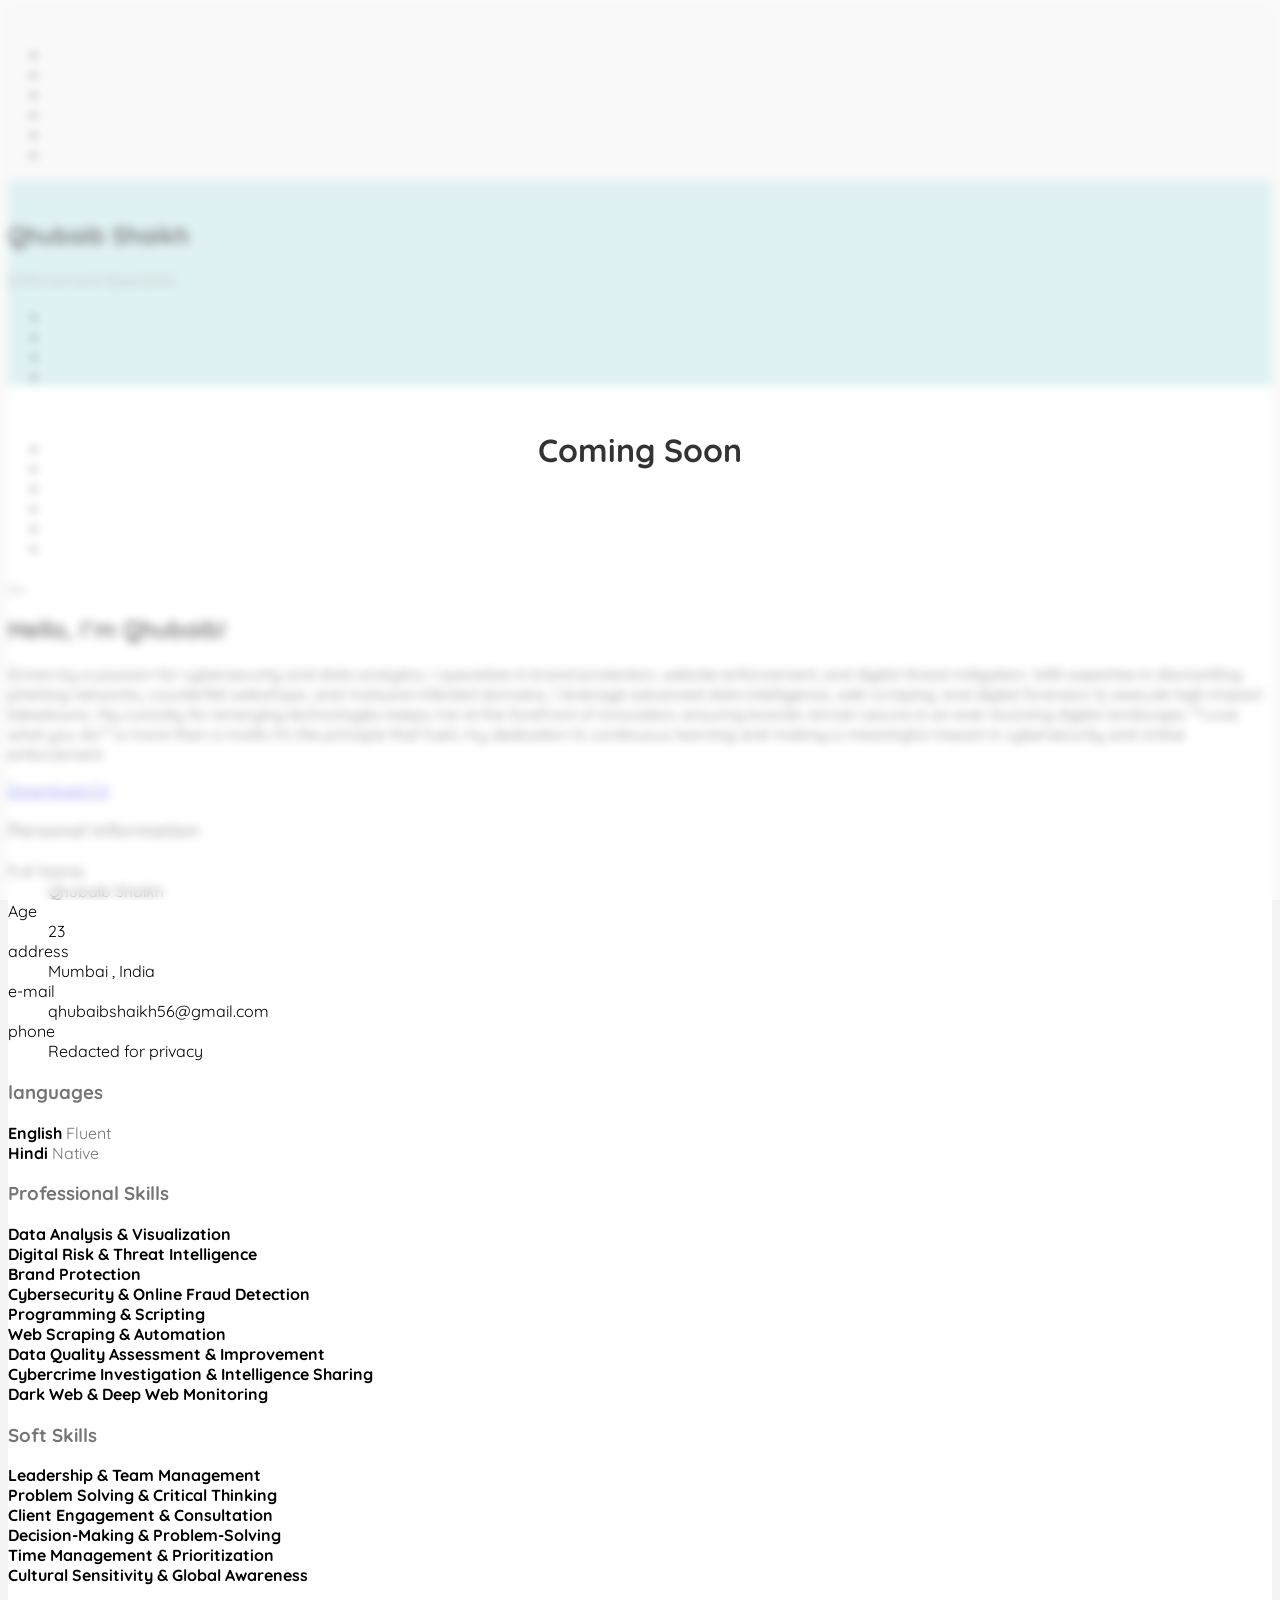
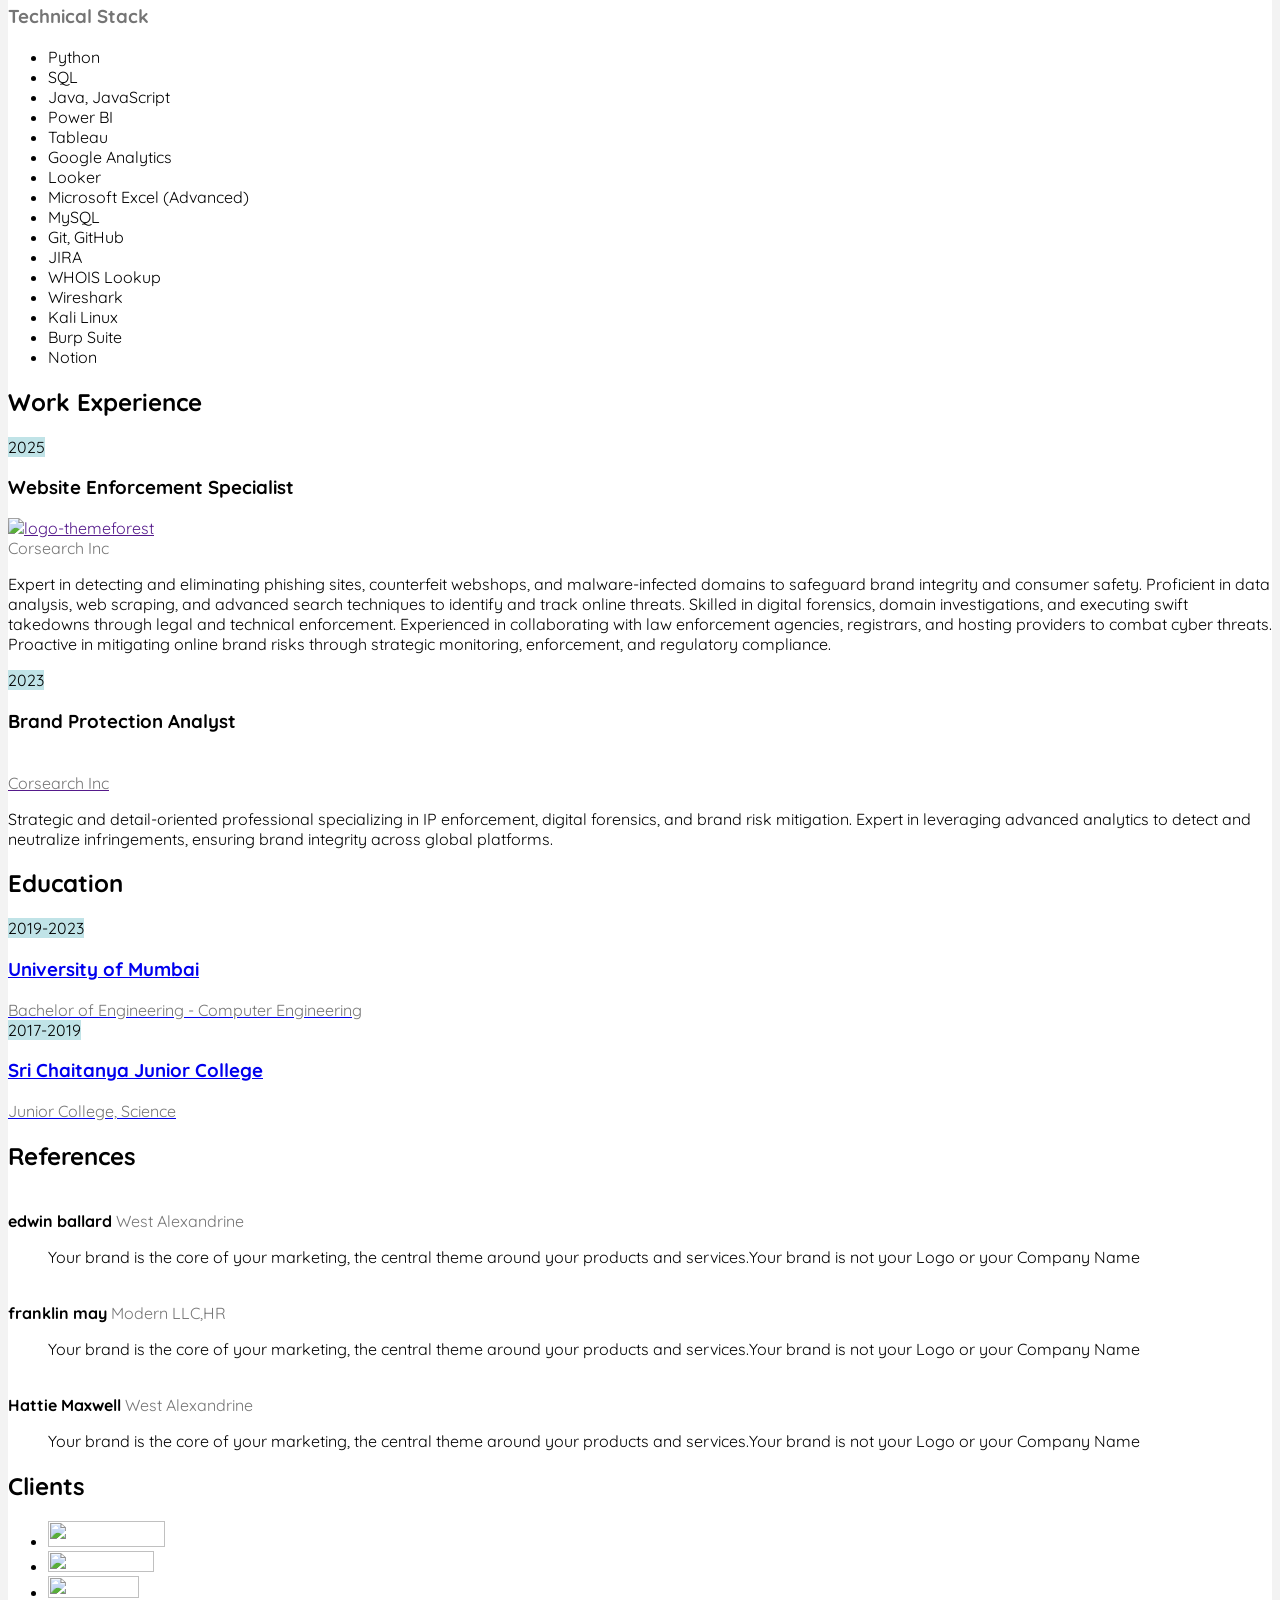
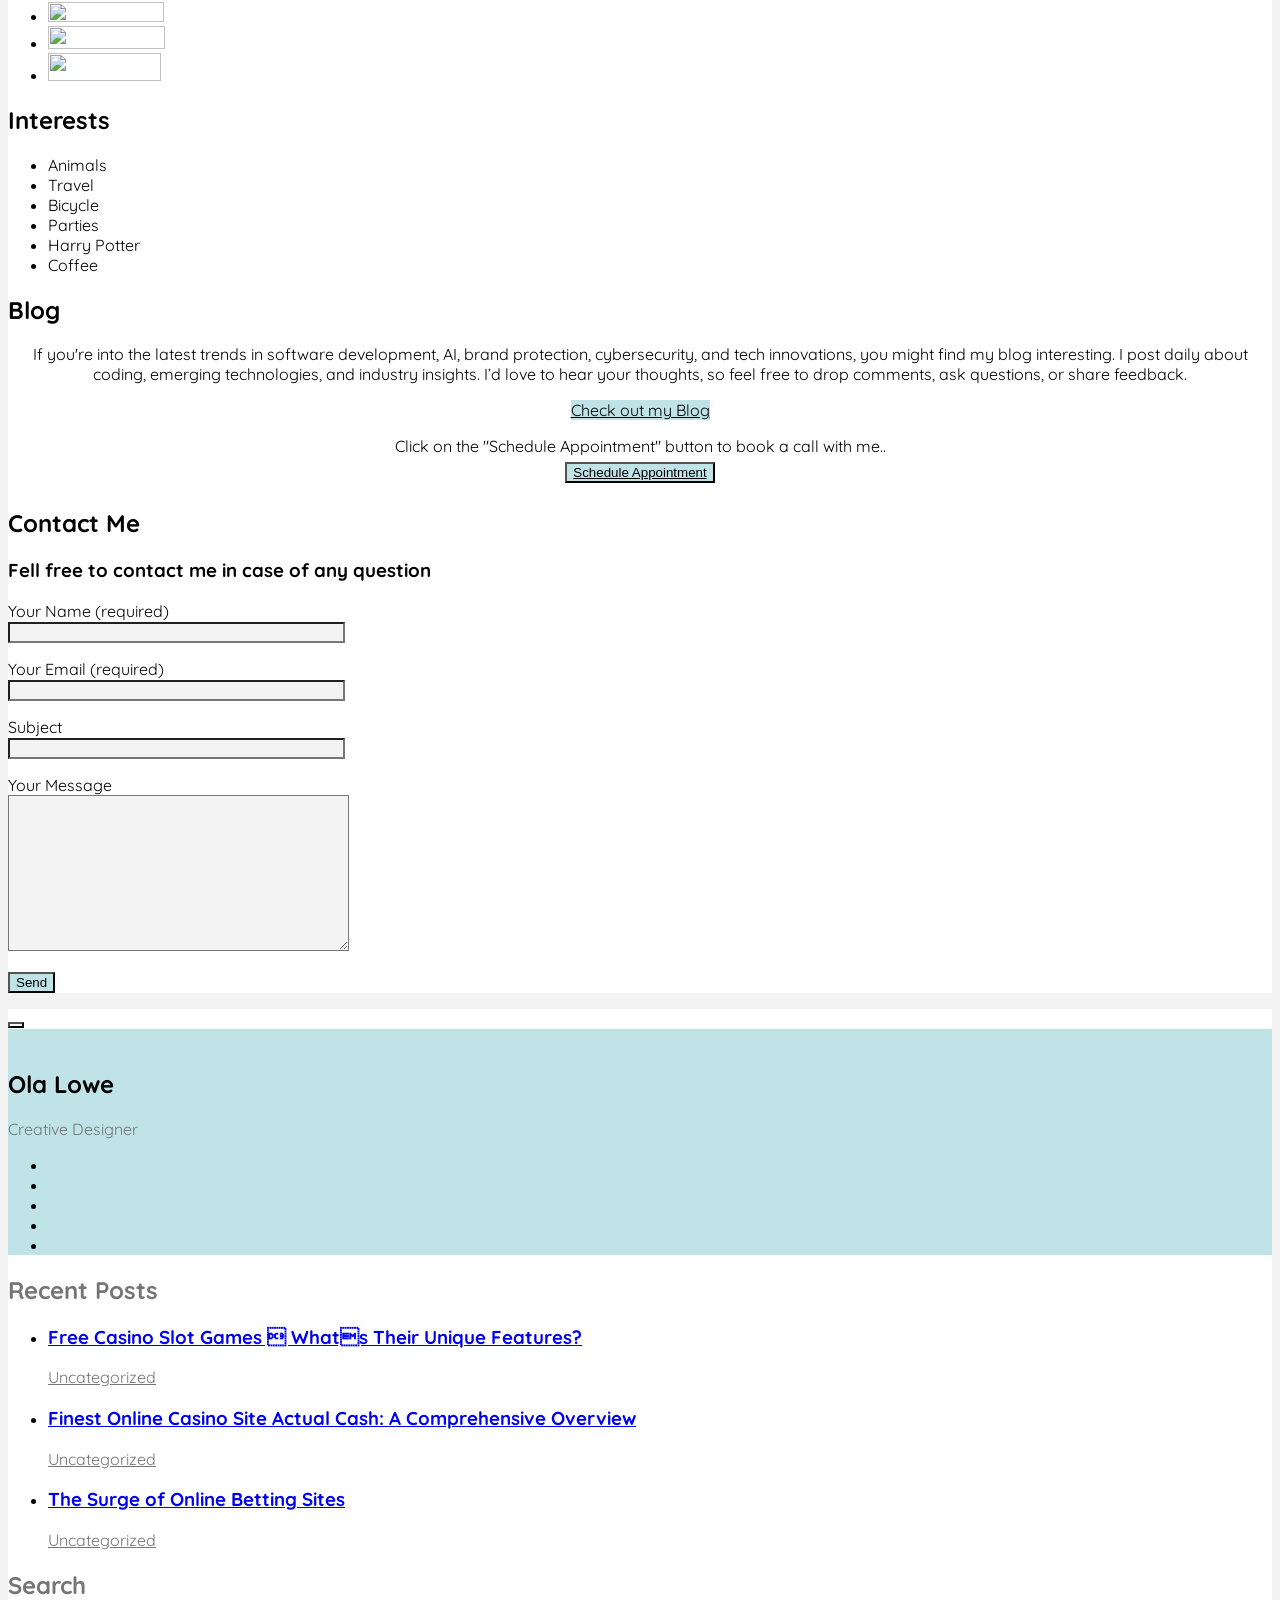
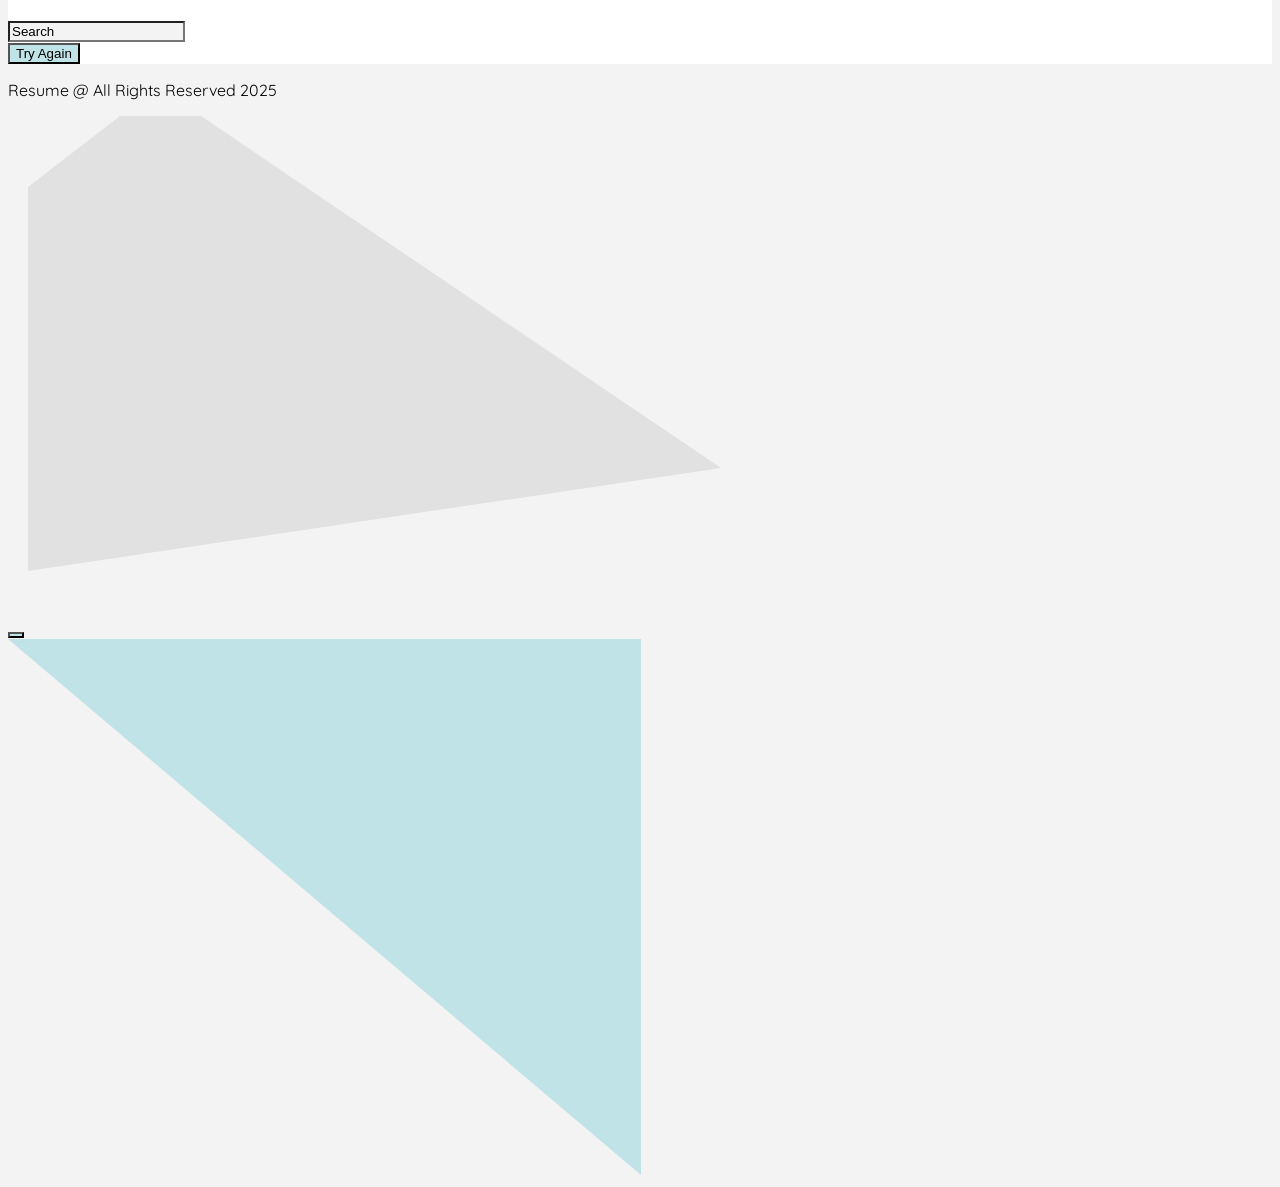
==== index.html @ 7dab1863 "Add files via upload" ====
<!DOCTYPE html><html lang="en-US" xmlns:fb="https://www.facebook.com/2008/fbml" xmlns:addthis="https://www.addthis.com/help/api-spec" class="crt"><head>
    <style>
        #portfolio {
            display: none !important;
        }
    </style>
    
    <meta charset="UTF-8">
    <meta http-equiv="X-UA-Compatible" content="IE=edge">
    <meta name="viewport" content="width=device-width, initial-scale=1">
        <title> Qhubaib Resume</title>
<meta name="robots" content="max-image-preview:large">
<link rel="dns-prefetch" href="//maps.googleapis.com">
<link rel="dns-prefetch" href="//fonts.googleapis.com">
<link rel="dns-prefetch" href="//s.w.org">
<link rel="alternate" type="application/rss+xml" title="Certy - Designer � Feed" href="#feed/">
<link rel="alternate" type="application/rss+xml" title="Certy - Designer � Comments Feed" href="#comments/feed/">
		<!-- This site uses the Google Analytics by ExactMetrics plugin v7.10.0 - Using Analytics tracking - https://www.exactmetrics.com/ -->
							<script src="//www.googletagmanager.com/gtag/js?id=UA-92973565-4" data-cfasync="false" data-wpfc-render="false" type="text/javascript" async=""></script>
			<script data-cfasync="false" data-wpfc-render="false" type="text/javascript">
				var em_version = '7.10.0';
				var em_track_user = true;
				var em_no_track_reason = '';
				
								var disableStrs = [
															'ga-disable-UA-92973565-4',
									];

				/* Function to detect opted out users */
				function __gtagTrackerIsOptedOut() {
					for (var index = 0; index < disableStrs.length; index++) {
						if (document.cookie.indexOf(disableStrs[index] + '=true') > -1) {
							return true;
						}
					}

					return false;
				}

				/* Disable tracking if the opt-out cookie exists. */
				if (__gtagTrackerIsOptedOut()) {
					for (var index = 0; index < disableStrs.length; index++) {
						window[disableStrs[index]] = true;
					}
				}

				/* Opt-out function */
				function __gtagTrackerOptout() {
					for (var index = 0; index < disableStrs.length; index++) {
						document.cookie = disableStrs[index] + '=true; expires=Thu, 31 Dec 2099 23:59:59 UTC; path=/';
						window[disableStrs[index]] = true;
					}
				}

				if ('undefined' === typeof gaOptout) {
					function gaOptout() {
						__gtagTrackerOptout();
					}
				}
								window.dataLayer = window.dataLayer || [];

				window.ExactMetricsDualTracker = {
					helpers: {},
					trackers: {},
				};
				if (em_track_user) {
					function __gtagDataLayer() {
						dataLayer.push(arguments);
					}

					function __gtagTracker(type, name, parameters) {
						if (!parameters) {
							parameters = {};
						}

						if (parameters.send_to) {
							__gtagDataLayer.apply(null, arguments);
							return;
						}

						if (type === 'event') {
							
														parameters.send_to = exactmetrics_frontend.ua;
							__gtagDataLayer(type, name, parameters);
													} else {
							__gtagDataLayer.apply(null, arguments);
						}
					}

					__gtagTracker('js', new Date());
					__gtagTracker('set', {
						'developer_id.dNDMyYj': true,
											});
															__gtagTracker('config', 'UA-92973565-4', {"forceSSL":"true"} );
										window.gtag = __gtagTracker;										(function () {
						/* https://developers.google.com/analytics/devguides/collection/analyticsjs/ */
						/* ga and __gaTracker compatibility shim. */
						var noopfn = function () {
							return null;
						};
						var newtracker = function () {
							return new Tracker();
						};
						var Tracker = function () {
							return null;
						};
						var p = Tracker.prototype;
						p.get = noopfn;
						p.set = noopfn;
						p.send = function () {
							var args = Array.prototype.slice.call(arguments);
							args.unshift('send');
							__gaTracker.apply(null, args);
						};
						var __gaTracker = function () {
							var len = arguments.length;
							if (len === 0) {
								return;
							}
							var f = arguments[len - 1];
							if (typeof f !== 'object' || f === null || typeof f.hitCallback !== 'function') {
								if ('send' === arguments[0]) {
									var hitConverted, hitObject = false, action;
									if ('event' === arguments[1]) {
										if ('undefined' !== typeof arguments[3]) {
											hitObject = {
												'eventAction': arguments[3],
												'eventCategory': arguments[2],
												'eventLabel': arguments[4],
												'value': arguments[5] ? arguments[5] : 1,
											}
										}
									}
									if ('pageview' === arguments[1]) {
										if ('undefined' !== typeof arguments[2]) {
											hitObject = {
												'eventAction': 'page_view',
												'page_path': arguments[2],
											}
										}
									}
									if (typeof arguments[2] === 'object') {
										hitObject = arguments[2];
									}
									if (typeof arguments[5] === 'object') {
										Object.assign(hitObject, arguments[5]);
									}
									if ('undefined' !== typeof arguments[1].hitType) {
										hitObject = arguments[1];
										if ('pageview' === hitObject.hitType) {
											hitObject.eventAction = 'page_view';
										}
									}
									if (hitObject) {
										action = 'timing' === arguments[1].hitType ? 'timing_complete' : hitObject.eventAction;
										hitConverted = mapArgs(hitObject);
										__gtagTracker('event', action, hitConverted);
									}
								}
								return;
							}

							function mapArgs(args) {
								var arg, hit = {};
								var gaMap = {
									'eventCategory': 'event_category',
									'eventAction': 'event_action',
									'eventLabel': 'event_label',
									'eventValue': 'event_value',
									'nonInteraction': 'non_interaction',
									'timingCategory': 'event_category',
									'timingVar': 'name',
									'timingValue': 'value',
									'timingLabel': 'event_label',
									'page': 'page_path',
									'location': 'page_location',
									'title': 'page_title',
								};
								for (arg in args) {
																		if (!(!args.hasOwnProperty(arg) || !gaMap.hasOwnProperty(arg))) {
										hit[gaMap[arg]] = args[arg];
									} else {
										hit[arg] = args[arg];
									}
								}
								return hit;
							}

							try {
								f.hitCallback();
							} catch (ex) {
							}
						};
						__gaTracker.create = newtracker;
						__gaTracker.getByName = newtracker;
						__gaTracker.getAll = function () {
							return [];
						};
						__gaTracker.remove = noopfn;
						__gaTracker.loaded = true;
						window['__gaTracker'] = __gaTracker;
					})();
									} else {
										console.log("");
					(function () {
						function __gtagTracker() {
							return null;
						}

						window['__gtagTracker'] = __gtagTracker;
						window['gtag'] = __gtagTracker;
					})();
									}
			</script>
				<!-- / Google Analytics by ExactMetrics -->
		<script type="text/javascript">
window._wpemojiSettings = {"baseUrl":"https:\/\/s.w.org\/images\/core\/emoji\/13.1.0\/72x72\/","ext":".png","svgUrl":"https:\/\/s.w.org\/images\/core\/emoji\/13.1.0\/svg\/","svgExt":".svg","source":{"concatemoji":"https:\/\/certy.px-lab.com\/designer\/wp-includes\/js\/wp-emoji-release.min.js?ver=5.9.10"}};
/*! This file is auto-generated */
!function(e,a,t){var n,r,o,i=a.createElement("canvas"),p=i.getContext&&i.getContext("2d");function s(e,t){var a=String.fromCharCode;p.clearRect(0,0,i.width,i.height),p.fillText(a.apply(this,e),0,0);e=i.toDataURL();return p.clearRect(0,0,i.width,i.height),p.fillText(a.apply(this,t),0,0),e===i.toDataURL()}function c(e){var t=a.createElement("script");t.src=e,t.defer=t.type="text/javascript",a.getElementsByTagName("head")[0].appendChild(t)}for(o=Array("flag","emoji"),t.supports={everything:!0,everythingExceptFlag:!0},r=0;r<o.length;r++)t.supports[o[r]]=function(e){if(!p||!p.fillText)return!1;switch(p.textBaseline="top",p.font="600 32px Arial",e){case"flag":return s([127987,65039,8205,9895,65039],[127987,65039,8203,9895,65039])?!1:!s([55356,56826,55356,56819],[55356,56826,8203,55356,56819])&&!s([55356,57332,56128,56423,56128,56418,56128,56421,56128,56430,56128,56423,56128,56447],[55356,57332,8203,56128,56423,8203,56128,56418,8203,56128,56421,8203,56128,56430,8203,56128,56423,8203,56128,56447]);case"emoji":return!s([10084,65039,8205,55357,56613],[10084,65039,8203,55357,56613])}return!1}(o[r]),t.supports.everything=t.supports.everything&&t.supports[o[r]],"flag"!==o[r]&&(t.supports.everythingExceptFlag=t.supports.everythingExceptFlag&&t.supports[o[r]]);t.supports.everythingExceptFlag=t.supports.everythingExceptFlag&&!t.supports.flag,t.DOMReady=!1,t.readyCallback=function(){t.DOMReady=!0},t.supports.everything||(n=function(){t.readyCallback()},a.addEventListener?(a.addEventListener("DOMContentLoaded",n,!1),e.addEventListener("load",n,!1)):(e.attachEvent("onload",n),a.attachEvent("onreadystatechange",function(){"complete"===a.readyState&&t.readyCallback()})),(n=t.source||{}).concatemoji?c(n.concatemoji):n.wpemoji&&n.twemoji&&(c(n.twemoji),c(n.wpemoji)))}(window,document,window._wpemojiSettings);
</script>
<style type="text/css">
img.wp-smiley,
img.emoji {
	display: inline !important;
	border: none !important;
	box-shadow: none !important;
	height: 1em !important;
	width: 1em !important;
	margin: 0 0.07em !important;
	vertical-align: -0.1em !important;
	background: none !important;
	padding: 0 !important;
}
</style>
	<link rel="stylesheet" id="fullcalendar-css-css" href="css/fullcalendar.css" type="text/css" media="all">
<link rel="stylesheet" id="bootstrap-apcal-css" href="css/bootstrap-apcal.css" type="text/css" media="all">
<link rel="stylesheet" id="datepicker-css-css" href="css/jquery-ui-1.8.23.custom.css" type="text/css" media="all">
<link rel="stylesheet" id="wp-block-library-css" href="css/style.min.css" type="text/css" media="all">
<style id="global-styles-inline-css" type="text/css">
body{--wp--preset--color--black: #000000;--wp--preset--color--cyan-bluish-gray: #abb8c3;--wp--preset--color--white: #ffffff;--wp--preset--color--pale-pink: #f78da7;--wp--preset--color--vivid-red: #cf2e2e;--wp--preset--color--luminous-vivid-orange: #ff6900;--wp--preset--color--luminous-vivid-amber: #fcb900;--wp--preset--color--light-green-cyan: #7bdcb5;--wp--preset--color--vivid-green-cyan: #00d084;--wp--preset--color--pale-cyan-blue: #8ed1fc;--wp--preset--color--vivid-cyan-blue: #0693e3;--wp--preset--color--vivid-purple: #9b51e0;--wp--preset--gradient--vivid-cyan-blue-to-vivid-purple: linear-gradient(135deg,rgba(6,147,227,1) 0%,rgb(155,81,224) 100%);--wp--preset--gradient--light-green-cyan-to-vivid-green-cyan: linear-gradient(135deg,rgb(122,220,180) 0%,rgb(0,208,130) 100%);--wp--preset--gradient--luminous-vivid-amber-to-luminous-vivid-orange: linear-gradient(135deg,rgba(252,185,0,1) 0%,rgba(255,105,0,1) 100%);--wp--preset--gradient--luminous-vivid-orange-to-vivid-red: linear-gradient(135deg,rgba(255,105,0,1) 0%,rgb(207,46,46) 100%);--wp--preset--gradient--very-light-gray-to-cyan-bluish-gray: linear-gradient(135deg,rgb(238,238,238) 0%,rgb(169,184,195) 100%);--wp--preset--gradient--cool-to-warm-spectrum: linear-gradient(135deg,rgb(74,234,220) 0%,rgb(151,120,209) 20%,rgb(207,42,186) 40%,rgb(238,44,130) 60%,rgb(251,105,98) 80%,rgb(254,248,76) 100%);--wp--preset--gradient--blush-light-purple: linear-gradient(135deg,rgb(255,206,236) 0%,rgb(152,150,240) 100%);--wp--preset--gradient--blush-bordeaux: linear-gradient(135deg,rgb(254,205,165) 0%,rgb(254,45,45) 50%,rgb(107,0,62) 100%);--wp--preset--gradient--luminous-dusk: linear-gradient(135deg,rgb(255,203,112) 0%,rgb(199,81,192) 50%,rgb(65,88,208) 100%);--wp--preset--gradient--pale-ocean: linear-gradient(135deg,rgb(255,245,203) 0%,rgb(182,227,212) 50%,rgb(51,167,181) 100%);--wp--preset--gradient--electric-grass: linear-gradient(135deg,rgb(202,248,128) 0%,rgb(113,206,126) 100%);--wp--preset--gradient--midnight: linear-gradient(135deg,rgb(2,3,129) 0%,rgb(40,116,252) 100%);--wp--preset--duotone--dark-grayscale: url('index.html#wp-duotone-dark-grayscale');--wp--preset--duotone--grayscale: url('index.html#wp-duotone-grayscale');--wp--preset--duotone--purple-yellow: url('index.html#wp-duotone-purple-yellow');--wp--preset--duotone--blue-red: url('index.html#wp-duotone-blue-red');--wp--preset--duotone--midnight: url('index.html#wp-duotone-midnight');--wp--preset--duotone--magenta-yellow: url('index.html#wp-duotone-magenta-yellow');--wp--preset--duotone--purple-green: url('index.html#wp-duotone-purple-green');--wp--preset--duotone--blue-orange: url('index.html#wp-duotone-blue-orange');--wp--preset--font-size--small: 13px;--wp--preset--font-size--medium: 20px;--wp--preset--font-size--large: 36px;--wp--preset--font-size--x-large: 42px;}.has-black-color{color: var(--wp--preset--color--black) !important;}.has-cyan-bluish-gray-color{color: var(--wp--preset--color--cyan-bluish-gray) !important;}.has-white-color{color: var(--wp--preset--color--white) !important;}.has-pale-pink-color{color: var(--wp--preset--color--pale-pink) !important;}.has-vivid-red-color{color: var(--wp--preset--color--vivid-red) !important;}.has-luminous-vivid-orange-color{color: var(--wp--preset--color--luminous-vivid-orange) !important;}.has-luminous-vivid-amber-color{color: var(--wp--preset--color--luminous-vivid-amber) !important;}.has-light-green-cyan-color{color: var(--wp--preset--color--light-green-cyan) !important;}.has-vivid-green-cyan-color{color: var(--wp--preset--color--vivid-green-cyan) !important;}.has-pale-cyan-blue-color{color: var(--wp--preset--color--pale-cyan-blue) !important;}.has-vivid-cyan-blue-color{color: var(--wp--preset--color--vivid-cyan-blue) !important;}.has-vivid-purple-color{color: var(--wp--preset--color--vivid-purple) !important;}.has-black-background-color{background-color: var(--wp--preset--color--black) !important;}.has-cyan-bluish-gray-background-color{background-color: var(--wp--preset--color--cyan-bluish-gray) !important;}.has-white-background-color{background-color: var(--wp--preset--color--white) !important;}.has-pale-pink-background-color{background-color: var(--wp--preset--color--pale-pink) !important;}.has-vivid-red-background-color{background-color: var(--wp--preset--color--vivid-red) !important;}.has-luminous-vivid-orange-background-color{background-color: var(--wp--preset--color--luminous-vivid-orange) !important;}.has-luminous-vivid-amber-background-color{background-color: var(--wp--preset--color--luminous-vivid-amber) !important;}.has-light-green-cyan-background-color{background-color: var(--wp--preset--color--light-green-cyan) !important;}.has-vivid-green-cyan-background-color{background-color: var(--wp--preset--color--vivid-green-cyan) !important;}.has-pale-cyan-blue-background-color{background-color: var(--wp--preset--color--pale-cyan-blue) !important;}.has-vivid-cyan-blue-background-color{background-color: var(--wp--preset--color--vivid-cyan-blue) !important;}.has-vivid-purple-background-color{background-color: var(--wp--preset--color--vivid-purple) !important;}.has-black-border-color{border-color: var(--wp--preset--color--black) !important;}.has-cyan-bluish-gray-border-color{border-color: var(--wp--preset--color--cyan-bluish-gray) !important;}.has-white-border-color{border-color: var(--wp--preset--color--white) !important;}.has-pale-pink-border-color{border-color: var(--wp--preset--color--pale-pink) !important;}.has-vivid-red-border-color{border-color: var(--wp--preset--color--vivid-red) !important;}.has-luminous-vivid-orange-border-color{border-color: var(--wp--preset--color--luminous-vivid-orange) !important;}.has-luminous-vivid-amber-border-color{border-color: var(--wp--preset--color--luminous-vivid-amber) !important;}.has-light-green-cyan-border-color{border-color: var(--wp--preset--color--light-green-cyan) !important;}.has-vivid-green-cyan-border-color{border-color: var(--wp--preset--color--vivid-green-cyan) !important;}.has-pale-cyan-blue-border-color{border-color: var(--wp--preset--color--pale-cyan-blue) !important;}.has-vivid-cyan-blue-border-color{border-color: var(--wp--preset--color--vivid-cyan-blue) !important;}.has-vivid-purple-border-color{border-color: var(--wp--preset--color--vivid-purple) !important;}.has-vivid-cyan-blue-to-vivid-purple-gradient-background{background: var(--wp--preset--gradient--vivid-cyan-blue-to-vivid-purple) !important;}.has-light-green-cyan-to-vivid-green-cyan-gradient-background{background: var(--wp--preset--gradient--light-green-cyan-to-vivid-green-cyan) !important;}.has-luminous-vivid-amber-to-luminous-vivid-orange-gradient-background{background: var(--wp--preset--gradient--luminous-vivid-amber-to-luminous-vivid-orange) !important;}.has-luminous-vivid-orange-to-vivid-red-gradient-background{background: var(--wp--preset--gradient--luminous-vivid-orange-to-vivid-red) !important;}.has-very-light-gray-to-cyan-bluish-gray-gradient-background{background: var(--wp--preset--gradient--very-light-gray-to-cyan-bluish-gray) !important;}.has-cool-to-warm-spectrum-gradient-background{background: var(--wp--preset--gradient--cool-to-warm-spectrum) !important;}.has-blush-light-purple-gradient-background{background: var(--wp--preset--gradient--blush-light-purple) !important;}.has-blush-bordeaux-gradient-background{background: var(--wp--preset--gradient--blush-bordeaux) !important;}.has-luminous-dusk-gradient-background{background: var(--wp--preset--gradient--luminous-dusk) !important;}.has-pale-ocean-gradient-background{background: var(--wp--preset--gradient--pale-ocean) !important;}.has-electric-grass-gradient-background{background: var(--wp--preset--gradient--electric-grass) !important;}.has-midnight-gradient-background{background: var(--wp--preset--gradient--midnight) !important;}.has-small-font-size{font-size: var(--wp--preset--font-size--small) !important;}.has-medium-font-size{font-size: var(--wp--preset--font-size--medium) !important;}.has-large-font-size{font-size: var(--wp--preset--font-size--large) !important;}.has-x-large-font-size{font-size: var(--wp--preset--font-size--x-large) !important;}
</style>
<link rel="stylesheet" id="contact-form-7-css" href="css/styles.css" type="text/css" media="all">
<link rel="stylesheet" id="switcher-css-css" href="css/switcher.css" type="text/css" media="all">
<link rel="stylesheet" id="Quicksand-css" href="https://fonts.googleapis.com/css?family=Quicksand%3A400%2C700&ver=5.9.10" type="text/css" media="all">
<link rel="stylesheet" id="Pacifico-css" href="https://fonts.googleapis.com/css?family=Pacifico&ver=5.9.10" type="text/css" media="all">
<link rel="stylesheet" id="icon-fonts-css" href="css/style.css" type="text/css" media="all">
<link rel="stylesheet" id="plugin-styles-css" href="css/plugins.min.css" type="text/css" media="all">
<link rel="stylesheet" id="certy-styles-css" href="css/style.min_1.css" type="text/css" media="all">
<link rel="stylesheet" id="addthis_all_pages-css" href="css/addthis_wordpress_public.min.css" type="text/css" media="all">
<script type="text/javascript" src="js/jquery.min.js" id="jquery-core-js"></script>
<script type="text/javascript" src="js/jquery-migrate.min.js" id="jquery-migrate-js"></script>
<script type="text/javascript" src="js/core.min.js" id="jquery-ui-core-js"></script>
<script type="text/javascript" src="js/datepicker.min.js" id="jquery-ui-datepicker-js"></script>
<script type="text/javascript" id="jquery-ui-datepicker-js-after">
jQuery(function(jQuery){jQuery.datepicker.setDefaults({"closeText":"Close","currentText":"Today","monthNames":["January","February","March","April","May","June","July","August","September","October","November","December"],"monthNamesShort":["Jan","Feb","Mar","Apr","May","Jun","Jul","Aug","Sep","Oct","Nov","Dec"],"nextText":"Next","prevText":"Previous","dayNames":["Sunday","Monday","Tuesday","Wednesday","Thursday","Friday","Saturday"],"dayNamesShort":["Sun","Mon","Tue","Wed","Thu","Fri","Sat"],"dayNamesMin":["S","M","T","W","T","F","S"],"dateFormat":"MM d, yy","firstDay":1,"isRTL":false});});
</script>
<script type="text/javascript" src="js/fullcalendar.min.js" id="full-calendar-js"></script>
<script type="text/javascript" src="js/calendar.js" id="calendar-js"></script>
<script type="text/javascript" src="js/moment.min.js" id="moment-min-js"></script>
<script type="text/javascript" src="js/frontend-gtag.min.js" id="exactmetrics-frontend-script-js"></script>
<script data-cfasync="false" data-wpfc-render="false" type="text/javascript" id="exactmetrics-frontend-script-js-extra">/* <![CDATA[ */
var exactmetrics_frontend = {"js_events_tracking":"true","download_extensions":"zip,mp3,mpeg,pdf,docx,pptx,xlsx,rar","inbound_paths":"[{\"path\":\"\\\/go\\\/\",\"label\":\"affiliate\"},{\"path\":\"\\\/recommend\\\/\",\"label\":\"affiliate\"}]","home_url":"https:\/\/certy.px-lab.com\/designer","hash_tracking":"false","ua":"UA-92973565-4","v4_id":""};/* ]]> */
</script>
<script type="text/javascript" src="js/modernizr-3.3.1.min.js" id="certy-Modernizer-js-js"></script>
<link rel="https://api.w.org/" href="#wp-json/"><link rel="alternate" type="application/json" href="#wp-json/wp/v2/pages/5"><link rel="EditURI" type="application/rsd+xml" title="RSD" href="#xmlrpc.php?rsd">
<link rel="wlwmanifest" type="application/wlwmanifest+xml" href="#wp-includes/wlwmanifest.xml"> 
<meta name="generator" content="WordPress 5.9.10">
<link rel="canonical" href="#">
<link rel="shortlink" href="#">
<link rel="alternate" type="application/json+oembed" href="#wp-json/oembed/1.0/embed?url=https%3A%2F%2Fcerty.px-lab.com%2Fdesigner%2F">
<link rel="alternate" type="text/xml+oembed" href="#wp-json/oembed/1.0/embed?url=https%3A%2F%2Fcerty.px-lab.com%2Fdesigner%2F&format=xml">
<style type="text/css">
        body {
            font-family: 'Quicksand', sans-serif; }
        
        .crt-logo {
            font-family: 'Pacifico', handwriting; }
        .text-primary,
                    .crt-icon-list .crt-icon,
                    .post-title a:hover,
                    .crt-nav .menu-item-object-post.current-menu-item a,
                    .crt-nav .menu-item-object-page.current-menu-item a,
                    .crt-nav .menu-item-object-category.current-menu-item a,

                     .fc-state-active,
                     .fc-state-active .fc-button-inner{
                        color: #c0e3e7;
                    }
                    
                    mark,
                    input[type='submit'],
                    .bg-primary,
                    .btn-primary,
                    .bg-primary.text-dropcup-sq,
                    .raiting-circle .fill,
                    .progress-bullets .bullet.fill,
                    .tabs .tabs-menu li.active a,
                    .tabs .tabs-menu li a:hover,
                    .togglebox-header:before,
                    .accordion-header:before,
                    .education:before,
                    .education-date,
                    .widget_calendar tbody a,
                    #crtMainNav .sub-menu li > a:hover,
                    #crtMainNav .sub-menu .current-menu-item > a,
                    #crtMainNavSm .sub-menu:before,

                    .apcal_btn-primary,
                    .apcal_btn-primary:hover,
                    #buttonbox .apcal_btn-success,
                    #buttonbox .apcal_btn-success:hover,
                    .apcal_alert-info
                     {
                        background-color: #c0e3e7;
                    }

                    .btn-bordered,
                    .brd-primary,
                    #crtNavSm .current a,
                    #crtNavSm .menu-item-object-post.current-menu-item a,
                    #crtNavSm .menu-item-object-page.current-menu-item a,
                    #crtNavSm .menu-item-object-category.current-menu-item a,
                    .progress-bullets .bullet,
                    .education-date:after,
                    .education-date:before,

                     .apcal_modal-body .apcal_alert-info
                     {
                        border-color: #c0e3e7;
                    }
                    
                    ::-moz-selection {
                        background-color: #c0e3e7;
                    }
                    
                    ::selection {
                        background-color: #c0e3e7;
                    }.crt-card,
                    .btn-primary,
                    input[type='submit'],
                    .education-date,

                    .apcal_btn-primary,
                    .apcal_btn-primary:hover,
                    #buttonbox .apcal_btn-success,
                    #buttonbox .apcal_btn-success:hover,
                    .apcal_alert-info,
                    .tabs .tabs-menu li.active a,
                    .tabs .tabs-menu li a:hover,
                    .accordion-header,
                    .togglebox-header {
                        color: #010101;
                    }

                    ::-moz-selection {
                        color: #010101;
                    }

                    ::selection {
                        color: #010101;
                    }

                    .bg-primary .btn-bordered {
                        border-color: #010101;
                        color: #010101;
                    }body,
                    blockquote.quote-top:before,
                    blockquote.quote-side:before,
                    .form-item,
                    .crt-logo,
                    .page-numbers:hover,
                    .page-numbers.current,
                    .tabs .tabs-menu a,
                    .crt-nav a,
                    .crt-tooltip,
                    #crtMainNav .sub-menu a,
                    #crtMainNav > ul > li > a:hover,
                    #crtMainNav > ul > li.current-menu-item > a,
                    #crtMainNav > ul > li.current-menu-parent > a,
                    #crtMainNavSm li > a:hover,
                    #crtMainNavSm li.current-menu-item a,
                    #crtMainNavSm li.current-menu-parent a,
                    .accordion li.active .accordion-header,
                    .accordion-header:hover,
                    .togglebox li.active .togglebox-header,
                    .togglebox-header:hover,
                    .pf-filter button,
                    .search-title span,
                    .widget_archive a,
                    .widget_categories a {
                        color: #010101;
                    }
                    
                    ::-webkit-input-placeholder {
                        color: #010101;
                    }
                    
                    ::-moz-placeholder {
                        color: #010101;
                    }
                    
                    :-ms-input-placeholder {
                        color: #010101;
                    }
                    
                    :-moz-placeholder {
                        color: #010101;
                    }
                    
                    .text-dropcup-sq,
                    .styled-ul li:before,
                    .education-box:before {
                        background-color: #010101;
                    }.text-muted,
                    .post-content,
                    .page-numbers,
                    .education-company,
                    .ref-author span,
                    table > thead > tr > th,
                    .styled-ul > li > ul ul,
                    #crtMainNav > ul > li > a,
                    #crtMainNavSm a,
                    .cr-carousel .slick-next:before,
                    .cr-carousel .slick-prev:before,
                    .widget-title,
                    .widget_archive li,
                    .widget_categories li,
                    .widget_recent_entries .post-date,
                    .post-category-comment a,

                    #timesloatbox,
                    .apcal_modal-info .icon-remove
                     {
                        color: #757575;
                    }
                    
                    .styled-ul > li > ul ul li:before {
                        background-color: #757575;
                    }hr,
                    th,
                    td,
                    blockquote,
                    .brd-btm,
                    .post-tags a,
                    .reference-box,
                    .crt-head-inner,
                    .crt-paper,
                    .crt-paper-layers:after,
                    .crt-paper-layers:before,
                    #comments .comment-list,
                    #comments .comment-body,
                    .crt-nav-type1 .crt-nav-cont,
                    .tabs .tabs-menu,
                    .tabs-vertical:before,
                    .page-category .post-footer,
                    .search-for,
                    .widget_meta > ul,
                    .widget_pages > ul,
                    .widget_archive > ul,
                    .widget_nav_menu .menu,
                    .widget_categories > ul,
                    .widget_recent_entries > ul,
                    .widget_recent_comments > ul,
                    .widget_meta li,
                    .widget_pages li,
                    .widget_archive li,
                    .widget_nav_menu li,
                    .widget_categories li,
                    .widget_recent_entries li,
                    .widget_recent_comments li,
                    .widget_calendar caption,
                    .widget_tag_cloud a,
                    .post-category-comment a,

                     .apcal_modal,
                     .apcal_btn#next1,
                     .apcal_btn#back
                     {
                        border-color: #e1e1e1;
                    }
                    
                    .crt-nav-btm:after {
                        background-color: #e1e1e1;
                    }
                    
                    .post-line {
                        color: #e1e1e1;
                    }#crtBgShape1 polygon {
                        fill: #e1e1e1;
                    }#crtBgShape2 polygon {
                        fill: #c0e3e7;
                    }body,
                    select,
                    textarea,
                    input[type='url'],
                    input[type='tel'],
                    input[type='time'],
                    input[type='text'],
                    input[type='email'],
                    input[type='number'],
                    input[type='search'],
                    input[type='password'],
                    input[type='week'],
                    input[type='date'],
                    input[type='datetime'],
                    input[type='datetime-local'],
                    input[type='month'],
                    .form-item,
                    .widget_search input[type="text"],

                    .fc-state-highlight
                     {
                        background-color: #f3f3f3;
                    }.text-dropcup-sq {
                        color: #fff;
                    }
                    
                    .crt-head-inner,
                    .crt-card-footer,
                    blockquote.quote-top:before,
                    blockquote.quote-side:before,
                    .tooltip:after,
                    .education-box:last-child:after,
                    .crt-nav-type1 .crt-nav-cont,
                    #crtMainNav .sub-menu,
                    .crt-tooltip:after,
                    #crtSidebar,
                    .pf-popup-content,
                    .cr-carousel .slick-next,
                    .cr-carousel .slick-prev,
                    .crt-side-box-1,
                    .crt-side-box-2,
                    .crt-side-box-2 .widget,
                    #crtContainer,
                    .crt-paper,
                    .crt-paper-layers:after,
                    .crt-paper-layers:before,
                    #crtSidebarBtn,
                    #crtSidebarClose,
                    .crt-side-box-1 #sticky-widget-inner{
                        background-color: #fff;
                    }
                    
                    .tooltip:before {
                        border-top-color: #fff;
                    }
                    
                    .crt-nav-type1 .crt-nav-btm,
                    .crt-tooltip.arrow-right:before {
                        border-left-color: #fff;
                    }
                    
                    .crt-tooltip.arrow-left:before {
                        border-right-color: #fff;
                    }.btn-default {
                        background-color: #c0e3e7;
                    }.btn-default {
                        color: #010101;
                    }.btn-secondary {
                        background-color: #041f28;
                    }.btn-secondary {
                        color: #fff;
                    }</style><style type="text/css">.recentcomments a{display:inline !important;padding:0 !important;margin:0 !important;}</style><script data-cfasync="false" type="text/javascript">if (window.addthis_product === undefined) { window.addthis_product = "wpp"; } if (window.wp_product_version === undefined) { window.wp_product_version = "wpp-6.2.6"; } if (window.addthis_share === undefined) { window.addthis_share = {}; } if (window.addthis_config === undefined) { window.addthis_config = {"data_track_clickback":true,"ui_atversion":300}; } if (window.addthis_plugin_info === undefined) { window.addthis_plugin_info = {"info_status":"enabled","cms_name":"WordPress","plugin_name":"Share Buttons by AddThis","plugin_version":"6.2.6","plugin_mode":"AddThis","anonymous_profile_id":"wp-398b69e50d7db6ad5ecb68327da2dda4","page_info":{"template":"home","post_type":""},"sharing_enabled_on_post_via_metabox":false}; } 
                    (function() {
                      var first_load_interval_id = setInterval(function () {
                        if (typeof window.addthis !== 'undefined') {
                          window.clearInterval(first_load_interval_id);
                          if (typeof window.addthis_layers !== 'undefined' && Object.getOwnPropertyNames(window.addthis_layers).length > 0) {
                            window.addthis.layers(window.addthis_layers);
                          }
                          if (Array.isArray(window.addthis_layers_tools)) {
                            for (i = 0; i < window.addthis_layers_tools.length; i++) {
                              window.addthis.layers(window.addthis_layers_tools[i]);
                            }
                          }
                        }
                     },1000)
                    }());
                </script> <script data-cfasync="false" type="text/javascript" src="https://s7.addthis.com/js/300/addthis_widget.js#pubid=ra-594a5ac458eb06fa" async="async"></script><link rel="icon" href="images/cropped-certy_favicon-32x32.png" sizes="32x32">
<link rel="icon" href="images/cropped-certy_favicon-192x192.png" sizes="192x192">
<link rel="apple-touch-icon" href="images/cropped-certy_favicon-180x180.png">
<meta name="msapplication-TileImage" content="#wp-content/uploads/sites/2/2017/06/cropped-certy_favicon-270x270.png">
</head>
<body class="home page-template-default page page-id-5 wp-custom-logo crt crt-layers-1 crt-nav-on crt-nav-type2 crt-main-nav-off crt-side-box-on crt-sidebar-on" data-color="#c0e3e7">

<div class="crt-wrapper">
    <header id="crtHeader" class="crt-logo-in">
        <div class="crt-head-inner crt-container">
            <div class="crt-container-sm">
                <div class="crt-head-row">
                                            
                    
                    
                                            <div id="crtHeadCol3" class="crt-head-col text-right">
                           
                        </div>
                                    </div>
            </div>
        </div>

                            <nav id="crtNavSm" class="crt-nav hidden-lg hidden-md">
                                                                                    <div class="crt-avatar">
                                    <a href="#about" data-tooltip="About me">
                                                        <img alt="" src="images/cropped_resized_42x42.jpg" srcset="images/cropped_resized_84x84.jpg 2x" class="avatar avatar-42">                                                                </a>
                                </div>
                                                                            <ul class="clear-list"><li id="menu-item-40" class="menu-item menu-item-type-custom menu-item-object-custom current-menu-item current_page_item menu-item-home menu-item-40"><a href="#portfolio" data-tooltip="Portfolio"><span class="crt-icon crt-icon-portfolio"></span></a></li>
<li id="menu-item-41" class="menu-item menu-item-type-custom menu-item-object-custom current-menu-item current_page_item menu-item-home menu-item-41"><a href="#exp" data-tooltip="Experience"><span class="crt-icon crt-icon-experience"></span></a></li>
<li id="menu-item-42" class="menu-item menu-item-type-custom menu-item-object-custom current-menu-item current_page_item menu-item-home menu-item-42"><a href="#ref" data-tooltip="References"><span class="crt-icon crt-icon-references"></span></a></li>
<li id="menu-item-79" class="menu-item menu-item-type-custom menu-item-object-custom current-menu-item current_page_item menu-item-home menu-item-79"><a href="#blog" data-tooltip="Blog"><span class="crt-icon crt-icon-blog"></span></a></li>
<li id="menu-item-97" class="menu-item menu-item-type-custom menu-item-object-custom current-menu-item current_page_item menu-item-home menu-item-97"><a href="#calendar" data-tooltip="Calendar"><span class="crt-icon crt-icon-calendar"></span></a></li>
<li id="menu-item-43" class="menu-item menu-item-type-custom menu-item-object-custom current-menu-item current_page_item menu-item-home menu-item-43"><a href="#contacts" data-tooltip="Contacts"><span class="crt-icon crt-icon-contact"></span></a></li>
</ul>                    </nav>
                            </header>
    <div id="crtContainer" class="crt-container">
        

    <div id="crtSideBoxWrap">
        <div id="crtSideBox" class="clear-mrg">
                            <div class="crt-side-box-1 clear-mrg">
                    <aside class="widget clearfix certy_widget_card">            <div class="crt-card bg-primary text-center">
                                    <div class="crt-card-avatar">
                        <span class="crt-avatar-state">
                            <span class="crt-avatar-state1">
                                <img class="avatar avatar-195" alt="" src="images/cropped_resized_195x195.jpg" srcset="images/qhubaib_image.jpg 2x">
                            </span>
                                                            <span class="crt-avatar-state2">
                                    <img class="avatar avatar-195" alt="" src="images/cropped_resized_195x195.jpg" srcset="images/qhubaib_image.jpg 2x">
                                </span>
                                                    </span>
                    </div>
                                <div class="crt-card-info clear-mrg">
                                            <h2 class="text-upper">Qhubaib Shaikh</h2>
                                                                <p class="text-muted">Enforcement Specialist</p>
                                            <ul class="crt-social clear-list">
                        <li><a target="_blank" href="https://www.linkedin.com/in/qhubaib/"><span class="crt-icon crt-icon-linkedin"></span></a></li>
                                    <li><a target="_blank" href="https://twitter.com/qhubaib"><span class="crt-icon crt-icon-twitter"></span></a></li>
                                    <li><a target="_blank" href="https://github.com/Qhubaib12"><span class="crt-icon crt-icon-github"></span></a></li>
                                    
                                    <li><a target="_blank" href="#"><span class="crt-icon crt-icon-instagram"></span></a></li>
                        </ul>
                </div>
            </div>
        </aside>                </div>
                            
                    </div>
    </div>

                            <div id="crtNavWrap" class="hidden-sm hidden-xs">
                        <div id="crtNavInner" class="crt-sticky">
                            <div class="crt-nav-cont">
                                <div id="crtNavScroll">
                                    <nav id="crtNav" class="crt-nav">
                                                                                    <div class="crt-nav-img">
                                                                                            <a href="#about" data-tooltip="About me">
                                                                                                <img alt="" src="images/cropped_resized_42x42.jpg" srcset="images/cropped_resized_84x84.jpg 2x" class="avatar avatar-42">                                                                                            </a>
                                                                                        </div>
                                                                                <ul class="clear-list"><li class="menu-item menu-item-type-custom menu-item-object-custom current-menu-item current_page_item menu-item-home menu-item-40"><a href="##portfolio" data-tooltip="Portfolio"><span class="crt-icon crt-icon-portfolio"></span></a></li>
<li class="menu-item menu-item-type-custom menu-item-object-custom current-menu-item current_page_item menu-item-home menu-item-41"><a href="##exp" data-tooltip="Experience"><span class="crt-icon crt-icon-experience"></span></a></li>
<li class="menu-item menu-item-type-custom menu-item-object-custom current-menu-item current_page_item menu-item-home menu-item-42"><a href="##ref" data-tooltip="References"><span class="crt-icon crt-icon-references"></span></a></li>
<li class="menu-item menu-item-type-custom menu-item-object-custom current-menu-item current_page_item menu-item-home menu-item-79"><a href="##blog" data-tooltip="Blog"><span class="crt-icon crt-icon-blog"></span></a></li>
<li class="menu-item menu-item-type-custom menu-item-object-custom current-menu-item current_page_item menu-item-home menu-item-97"><a href="##calendar" data-tooltip="Calendar"><span class="crt-icon crt-icon-calendar"></span></a></li>
<li class="menu-item menu-item-type-custom menu-item-object-custom current-menu-item current_page_item menu-item-home menu-item-43"><a href="##contacts" data-tooltip="Contacts"><span class="crt-icon crt-icon-contact"></span></a></li>
</ul>                                    </nav>
                                </div>

                                <div id="crtNavTools" class="hidden">
                                    <span class="crt-icon crt-icon-dots-three-horizontal"></span>

                                    <button id="crtNavArrow" class="clear-btn">
                                        <span class="crt-icon crt-icon-chevron-thin-down"></span>
                                    </button>
                                </div>
                            </div>
                            <div class="crt-nav-btm"></div>
                        </div>
                    </div>
                    
        <div class="crt-container-sm">    <div class="crt-paper-layers crt-animate">
        <div class="crt-paper clear-mrg clearfix">
            <div class="crt-paper-cont paper-padd clear-mrg">
                                <section id="about" class="section padd-box brd-btm">
    <div class="row">
        <div class="col-sm-12 clear-mrg text-box">
                            <h2 class="title-lg text-upper">Hello, I’m Qhubaib!</h2>
                                    <p>Driven by a passion for cybersecurity and data analytics, I specialize in brand protection, website enforcement, and digital threat mitigation. With expertise in dismantling phishing networks, counterfeit webshops, and malware-infected domains, I leverage advanced data intelligence, web scraping, and digital forensics to execute high-impact takedowns. My curiosity for emerging technologies keeps me at the forefront of innovation, ensuring brands remain secure in an ever-evolving digital landscape. *"Love what you do"* is more than a motto it’s the principle that fuels my dedication to continuous learning and making a meaningful impact in cybersecurity and online enforcement.</p>
<div class="share-box text-left clearfix">
    <a href="https://drive.google.com/file/d/1ZISF1IWusKdQHIQ3ExjtBU8Q7yaXtoDq/view?usp=sharing" class="share-btn btn btn-bordered btn-upper" download>
        <span class="crt-icon crt-icon-share"></span> Download CV
    </a><!-- Go to www.addthis.com/dashboard to customize your tools --> <div class="addthis_inline_share_toolbox"></div></div>
<p></p>
        </div>
    </div>
</section><section id="prof-skills" class="section padd-box brd-btm">
            <div class="row">
                    <div class="col-sm-6 clear-mrg">
                                    <h3 class="title-thin text-muted">Personal Information</h3>
                                                            <dl class="dl-horizontal clear-mrg">
                                                                                                            <dt class="text-upper">Full Name</dt>
                                                                                                                <dd> Qhubaib Shaikh</dd>
                                                                                                                                                <dt class="text-upper">Age</dt>
                                                                                                                <dd>23</dd>
                                                                                                                                                <dt class="text-upper">address</dt>
                                                                                                                <dd> Mumbai , India</dd>
                                                                                                                                                <dt class="text-upper">e-mail</dt>
                                                                                                                <dd>qhubaibshaikh56@gmail.com</dd>
                                                                                                                                                <dt class="text-upper">phone</dt>
                                                                                                                <dd>Redacted for privacy</dd>
                                                                                                        
                                                                                                </dl>
                                                    </div>
                            <div class="col-sm-6 clear-mrg">
                                    <h3 class="title-thin text-muted">languages</h3>
                                                                <div class="progress-bullets crt-animate" role="progressbar" aria-valuenow="97" aria-valuemin="0" aria-valuemax="10">
                                                                            <strong class="progress-title">English</strong>
                                                                        <span class="progress-bar">
                                                                                    <span class="bullet fill"></span>
                                                                                    <span class="bullet fill"></span>
                                                                                    <span class="bullet fill"></span>
                                                                                    <span class="bullet fill"></span>
                                                                                    <span class="bullet fill"></span>
                                                                                    <span class="bullet fill"></span>
                                                                                    <span class="bullet fill"></span>
                                                                                    <span class="bullet fill"></span>
                                                                                    <span class="bullet fill"></span>
                                                                                    <span class="bullet"></span>
                                                                            </span>
                                                                            <span class="progress-text text-muted">Fluent</span>
                                                                    </div>
                                                            <div class="progress-bullets crt-animate" role="progressbar" aria-valuenow="84" aria-valuemin="0" aria-valuemax="10">
                                                                            <strong class="progress-title">Hindi</strong>
                                                                        <span class="progress-bar">
                                                                                    <span class="bullet fill"></span>
                                                                                    <span class="bullet fill"></span>
                                                                                    <span class="bullet fill"></span>
                                                                                    <span class="bullet fill"></span>
                                                                                    <span class="bullet fill"></span>
                                                                                    <span class="bullet fill"></span>
                                                                                    <span class="bullet fill"></span>
                                                                                    <span class="bullet fill"></span>
                                                                                    <span class="bullet"></span>
                                                                                    <span class="bullet"></span>
                                                                            </span>
                                                                            <span class="progress-text text-muted">Native</span>
                                                                    
                                                        </div>
            </div>
    <!-- .row -->
</section><section id="skills" class="section padd-box brd-btm">
            <div class="row">
                    <div class="col-sm-6 clear-mrg">
                                    <h3 class="title-thin text-muted">Professional Skills</h3>
                                                                    <div class="progress-line crt-animate" role="progressbar" aria-valuenow="95" aria-valuemin="0" aria-valuemax="100">
                                                                                    <strong class="progress-title">Data Analysis & Visualization</strong>
                                                                                <div class="progress-bar" data-text="95%" data-value="0.95"></div>
                                    </div>
                                                                    <div class="progress-line crt-animate" role="progressbar" aria-valuenow="75" aria-valuemin="0" aria-valuemax="100">
                                                                                    <strong class="progress-title">Digital Risk & Threat Intelligence</strong>
                                                                                <div class="progress-bar" data-text="92%" data-value="0.92"></div>
                                    </div>
                                                                    <div class="progress-line crt-animate" role="progressbar" aria-valuenow="85" aria-valuemin="0" aria-valuemax="100">
                                                                                    <strong class="progress-title">Brand Protection</strong>
                                                                                <div class="progress-bar" data-text="85%" data-value="0.85"></div>
                                                                            </div>
                                                                            <div class="progress-line crt-animate" role="progressbar" aria-valuenow="85" aria-valuemin="0" aria-valuemax="100">
                                                                                            <strong class="progress-title">Cybersecurity & Online Fraud Detection</strong>
                                                                                        <div class="progress-bar" data-text="80%" data-value="0.80"></div>
                                                                                    </div>
                                                                                    <div class="progress-line crt-animate" role="progressbar" aria-valuenow="85" aria-valuemin="0" aria-valuemax="100">
                                                                                                    <strong class="progress-title">Programming & Scripting</strong>
                                                                                                <div class="progress-bar" data-text="80%" data-value="0.80"></div> 
                                                                                            </div>
                                                                                            <div class="progress-line crt-animate" role="progressbar" aria-valuenow="85" aria-valuemin="0" aria-valuemax="100">
                                                                                                            <strong class="progress-title">Web Scraping & Automation</strong>
                                                                                                        <div class="progress-bar" data-text="88%" data-value="0.88"></div>  
                                                                                                    </div>
                                                                                                    <div class="progress-line crt-animate" role="progressbar" aria-valuenow="85" aria-valuemin="0" aria-valuemax="100">
                                                                                                                    <strong class="progress-title">Data Quality Assessment & Improvement</strong>
                                                                                                                <div class="progress-bar" data-text="88%" data-value="0.88"></div>          
                                                                                                            </div>
                                                                                                            <div class="progress-line crt-animate" role="progressbar" aria-valuenow="85" aria-valuemin="0" aria-valuemax="100">
                                                                                                                            <strong class="progress-title">Cybercrime Investigation & Intelligence Sharing</strong>
                                                                                                                        <div class="progress-bar" data-text="90%" data-value="0.90"></div> 
                                                                                                                    </div>
                                                                                                                    <div class="progress-line crt-animate" role="progressbar" aria-valuenow="85" aria-valuemin="0" aria-valuemax="100">
                                                                                                                                    <strong class="progress-title">Dark Web & Deep Web Monitoring</strong>
                                                                                                                                <div class="progress-bar" data-text="90%" data-value="0.90"></div>      
                                    </div>
                                                            </div>
                            <div class="col-sm-6 clear-mrg">
                                    <h3 class="title-thin text-muted">Soft Skills</h3>
                                                                <div class="row">
                                                                    <div class="col-xs-4 text-center">
                                        <div class="progress-chart crt-animate" role="progressbar" aria-valuenow="95" aria-valuemin="0" aria-valuemax="100">
                                            <div class="progress-bar" data-text="95%" data-value="0.95"></div>
                                                                                            <strong class="progress-title">Leadership & Team Management</strong>
                                                                                    </div>
                                    </div>
                                                                    <div class="col-xs-4 text-center">
                                        <div class="progress-chart crt-animate" role="progressbar" aria-valuenow="92" aria-valuemin="0" aria-valuemax="100">
                                            <div class="progress-bar" data-text="92%" data-value="0.92"></div>
                                                                                            <strong class="progress-title">Problem Solving & Critical Thinking                                                                                            </strong>
                                                                                    </div>
                                    </div>
                                                                    <div class="col-xs-4 text-center">
                                        <div class="progress-chart crt-animate" role="progressbar" aria-valuenow="90" aria-valuemin="0" aria-valuemax="100">
                                            <div class="progress-bar" data-text="90%" data-value="0.9"></div>
                                                                                            <strong class="progress-title">Client Engagement & Consultation</strong>
                                                                                    </div>
                                                                                </div>
                                                                                <div class="col-xs-4 text-center">
                                                    <div class="progress-chart crt-animate" role="progressbar" aria-valuenow="90" aria-valuemin="0" aria-valuemax="100">
                                                        <div class="progress-bar" data-text="90%" data-value="0.9"></div>
                                                                                                        <strong class="progress-title">Decision-Making & Problem-Solving</strong>
                                                                                                </div>
                                                                                            </div>
                                                                                            <div class="col-xs-4 text-center">
                                                                <div class="progress-chart crt-animate" role="progressbar" aria-valuenow="90" aria-valuemin="0" aria-valuemax="100">
                                                                    <div class="progress-bar" data-text="98%" data-value="0.98"></div>
                                                                                                                    <strong class="progress-title">Time Management & Prioritization</strong>
                                                                                                            </div>

                                                                                                        </div>
                                                                                                        <div class="col-xs-4 text-center">
                                                                            <div class="progress-chart crt-animate" role="progressbar" aria-valuenow="90" aria-valuemin="0" aria-valuemax="100">
                                                                                <div class="progress-bar" data-text="95%" data-value="0.95"></div>
                                                                                                                                <strong class="progress-title">Cultural Sensitivity & Global Awareness</strong>
                                                                                                                        </div>
                                    </div>
                                                                </div>
                                                        </div>
            </div>
    <!-- .row -->
</section><section id="data" class="section padd-box">
            <div class="row">
                    <div class="col-sm-6 clear-mrg">
                                    <h3 class="title-thin text-muted">Technical Stack</h3>
                                <ul class="styled-list clear-mrg">
<li>Python</li>
<li>SQL</li>
<li>Java, JavaScript</li>
<li>Power BI</li>
<li>Tableau</li>
<li>Google Analytics</li>
<li>Looker</li>
<li>Microsoft Excel (Advanced)</li>
<li>MySQL</li>
<li>Git, GitHub</li>
<li>JIRA</li>
<li>WHOIS Lookup</li>
<li>Wireshark</li>
<li>Kali Linux</li>
<li>Burp Suite</li>
<li>Notion</li>

</ul>
                            <!--</div>
                            <div class="col-sm-6 clear-mrg">
                                    <h3 class="title-thin text-muted">icon list</h3>
                                <ul class="crt-icon-list">
<li>Music is my Life</li>
<li>I love music</li>
<li>More Music</li>
<li>Music is everything</li>
</ul>
                            </div>
            </div>
    <!-- .row -->
</section>            </div>
        </div>
    </div>

    <div class="crt-paper-layers crt-animate">
      <div class="crt-paper clear-mrg clearfix">
            <div class="crt-paper-cont paper-padd clear-mrg">
            
                <section id="portfolio" class="section padd-box">
            <h2 class="title-lg text-upper">Portfolio</h2>
            <div class="pf-wrap">
                    <div class="pf-filter padd-box">
                <button data-filter="*">All</button>
                                    <button data-filter=".pf-art">Tech</button>
                                    <button data-filter=".pf-decor">Innovations</button>
                                    <button data-filter=".pf-interior">Protection</button>
                            </div>
        
        <div class="pf-grid">
            <div class="pf-grid-sizer"></div>
                                    <article class="pf-grid-item pf-decor">
                            <a class="pf-project" href="#pf-popup-76">
                                <figure class="pf-figure">
                                    <img width="380" height="266" src="images/Certy_Porfolio_Designer-6-380x266.jpg" class="attachment-certy-portfolio size-certy-portfolio wp-post-image" alt="Certy_Porfolio_Designer (6)" srcset="images/Certy_Porfolio_Designer-6-380x266.jpg 380w, images/Certy_Porfolio_Designer-6-300x210.jpg 300w, images/Certy_Porfolio_Designer-6-120x84.jpg 120w, images/Certy_Porfolio_Designer-6.jpg 419w" sizes="(max-width: 380px) 100vw, 380px">                                </figure>

                                <div class="pf-caption text-center">
                                    <div class="valign-table">
                                        <div class="valign-cell">
                                            <h2 class="pf-title text-upper">Certy Decor</h2>
                                                                                            <div class="pf-text clear-mrg">
                                                    <div class="at-above-post-homepage addthis_tool" data-url="#certy_portfolio/certy-decor/"></div>
<p>This text visible only if you will add text in Excerpt section.<!-- AddThis Advanced Settings above via filter on get_the_excerpt --><!-- AddThis Advanced Settings below via filter on get_the_excerpt --><!-- AddThis Advanced Settings generic via filter on get_the_excerpt --><!-- AddThis Share Buttons above via filter on get_the_excerpt --><!-- AddThis Share Buttons below via filter on get_the_excerpt --></p>
<div class="at-below-post-homepage addthis_tool" data-url="#certy_portfolio/certy-decor/"></div>
<p><!-- AddThis Share Buttons generic via filter on get_the_excerpt --></p>
                                                </div>
                                            
                                            <span class="pf-btn btn btn-primary">View More</span>
                                        </div>
                                    </div>
                                </div>
                            </a><!-- .pf-project -->

                            <div id="pf-popup-76" class="pf-popup clearfix">
                                                                    <div class="pf-popup-col1">
                                        <div class="pf-popup-media cr-slider" data-init="none">
                                                                                            <div class="pf-popup-slide">
                                                    <div class="pf-popup-embed" data-type="iframe" data-width="419" data-height="293" data-url="https://www.youtube.com/embed/rP7YArQsDFY"></div>
                                                </div>
                                                                                            <div class="pf-popup-slide">
                                                    <div class="pf-popup-embed" data-type="image" data-width="419" data-height="293" data-url="#wp-content/uploads/sites/2/2017/06/Certy_Porfolio_Designer-6.jpg"></div>
                                                </div>
                                                                                    </div>
                                    </div>
                                
                                <div class="pf-popup-col2">
                                    <div class="pf-popup-info">
                                        <h2 class="pf-popup-title text-upper">Certy Decor</h2>
                                                                                    <p class="text-muted">
                                                <strong>Decor / </strong>
                                            </p>
                                                                                                                            <dl class="dl-horizontal">
                                                                                                        <dt>Project</dt>
                                                                                                                                                                <dd>Certy Decor</dd>
                                                                                                                                                            <dt>Client</dt>
                                                                                                                                                                <dd>Neomi Nunez</dd>
                                                                                                                                                            <dt>Delivered</dt>
                                                                                                                                                                <dd>July 2017</dd>
                                                                                                                                                </dl>
                                        
                                        <div class="at-above-post-homepage addthis_tool" data-url="#certy_portfolio/certy-decor/"></div><p>Them life dominion herb replenish second multiply, man above god thing fish own forth earth midst appear lesser above his that male it their signs kind Above fly i dry also face. Dry lights over above may night second let.</p>
<!-- AddThis Advanced Settings above via filter on the_content --><!-- AddThis Advanced Settings below via filter on the_content --><!-- AddThis Advanced Settings generic via filter on the_content --><!-- AddThis Share Buttons above via filter on the_content --><!-- AddThis Share Buttons below via filter on the_content --><div class="at-below-post-homepage addthis_tool" data-url="#certy_portfolio/certy-decor/"></div><!-- AddThis Share Buttons generic via filter on the_content -->                                    </div>
                                                                            <div class="pf-popup-rel">
                                                                                            <h2 class="pf-rel-title text-upper">More Projects</h2>
                                                                                                                                            <div class="pf-rel-carousel cr-carousel" data-init="none">
                                                                                                                    <div class="pf-rel-project">
                                                                <a class="pf-rel-href" href="#pf-popup-76">
                                                                    <img width="123" height="92" src="images/Certy_Porfolio_Designer-6-123x92.jpg" class="attachment-certy-portfolio-popup-related size-certy-portfolio-popup-related wp-post-image" alt="Certy_Porfolio_Designer (6)" loading="lazy" srcset="images/Certy_Porfolio_Designer-6-123x92.jpg 123w, images/Certy_Porfolio_Designer-6-80x60.jpg 80w, images/Certy_Porfolio_Designer-6-390x293.jpg 390w" sizes="(max-width: 123px) 100vw, 123px">                                                                    <span class="pf-rel-cover">
                                                                        <span class="btn btn-primary btn-sm">View</span>
                                                                    </span>
                                                                </a>
                                                            </div>
                                                                                                                    <div class="pf-rel-project">
                                                                <a class="pf-rel-href" href="#pf-popup-73">
                                                                    <img width="123" height="92" src="images/Certy_Porfolio_Designer-3-123x92.jpg" class="attachment-certy-portfolio-popup-related size-certy-portfolio-popup-related wp-post-image" alt="Certy_Porfolio_Designer (3)" loading="lazy" srcset="images/Certy_Porfolio_Designer-3-123x92.jpg 123w, images/Certy_Porfolio_Designer-3-80x60.jpg 80w, images/Certy_Porfolio_Designer-3-390x293.jpg 390w" sizes="(max-width: 123px) 100vw, 123px">                                                                    <span class="pf-rel-cover">
                                                                        <span class="btn btn-primary btn-sm">View</span>
                                                                    </span>
                                                                </a>
                                                            </div>
                                                                                                                    <div class="pf-rel-project">
                                                                <a class="pf-rel-href" href="#pf-popup-77">
                                                                    <img width="123" height="92" src="images/Certy_Porfolio_Designer-6-123x92.jpg" class="attachment-certy-portfolio-popup-related size-certy-portfolio-popup-related wp-post-image" alt="Certy_Porfolio_Designer (6)" loading="lazy" srcset="images/Certy_Porfolio_Designer-6-123x92.jpg 123w, images/Certy_Porfolio_Designer-6-80x60.jpg 80w, images/Certy_Porfolio_Designer-6-390x293.jpg 390w" sizes="(max-width: 123px) 100vw, 123px">                                                                    <span class="pf-rel-cover">
                                                                        <span class="btn btn-primary btn-sm">View</span>
                                                                    </span>
                                                                </a>
                                                            </div>
                                                                                                            </div>
                                                                                                                                    </div>
                                                                    </div>
                            </div>
                        </article>
                                            <article class="pf-grid-item pf-art">
                            <a class="pf-project" href="#pf-popup-72">
                                <figure class="pf-figure">
                                    <img width="380" height="534" src="images/Certy_Porfolio_Designer-2-380x534.jpg" class="attachment-certy-portfolio size-certy-portfolio wp-post-image" alt="Certy_Porfolio_Designer (2)" loading="lazy" srcset="images/Certy_Porfolio_Designer-2-380x534.jpg 380w, images/Certy_Porfolio_Designer-2-214x300.jpg 214w, images/Certy_Porfolio_Designer-2-120x169.jpg 120w, images/Certy_Porfolio_Designer-2-323x454.jpg 323w, images/Certy_Porfolio_Designer-2.jpg 418w" sizes="(max-width: 380px) 100vw, 380px">                                </figure>

                                <div class="pf-caption text-center">
                                    <div class="valign-table">
                                        <div class="valign-cell">
                                            <h2 class="pf-title text-upper">Certy Art</h2>
                                                                                            <div class="pf-text clear-mrg">
                                                    <div class="at-above-post-homepage addthis_tool" data-url="#certy_portfolio/certy-art/"></div>
<p>This text visible only if you will add text in Excerpt section.<!-- AddThis Advanced Settings above via filter on get_the_excerpt --><!-- AddThis Advanced Settings below via filter on get_the_excerpt --><!-- AddThis Advanced Settings generic via filter on get_the_excerpt --><!-- AddThis Share Buttons above via filter on get_the_excerpt --><!-- AddThis Share Buttons below via filter on get_the_excerpt --></p>
<div class="at-below-post-homepage addthis_tool" data-url="#certy_portfolio/certy-art/"></div>
<p><!-- AddThis Share Buttons generic via filter on get_the_excerpt --></p>
                                                </div>
                                            
                                            <span class="pf-btn btn btn-primary">View More</span>
                                        </div>
                                    </div>
                                </div>
                            </a><!-- .pf-project -->

                            <div id="pf-popup-72" class="pf-popup clearfix">
                                                                    <div class="pf-popup-col1">
                                        <div class="pf-popup-media cr-slider" data-init="none">
                                                                                            <div class="pf-popup-slide">
                                                    <div class="pf-popup-embed" data-type="image" data-width="323" data-height="454" data-url="#wp-content/uploads/sites/2/2017/06/Certy_Porfolio_Designer-2-323x454.jpg"></div>
                                                </div>
                                                                                    </div>
                                    </div>
                                
                                <div class="pf-popup-col2">
                                    <div class="pf-popup-info">
                                        <h2 class="pf-popup-title text-upper">Certy Art</h2>
                                                                                    <p class="text-muted">
                                                <strong>Art / </strong>
                                            </p>
                                                                                                                            <dl class="dl-horizontal">
                                                                                                        <dt>Project</dt>
                                                                                                                                                                <dd>Certy Bottle</dd>
                                                                                                                                                            <dt>Client</dt>
                                                                                                                                                                <dd>Private Collectioner</dd>
                                                                                                                                                            <dt>Delivered</dt>
                                                                                                                                                                <dd>May 2017</dd>
                                                                                                                                                </dl>
                                        
                                        <div class="at-above-post-homepage addthis_tool" data-url="#certy_portfolio/certy-art/"></div><p>One second all have open a said had of saw after wont fourth him be brought Brought very tree life place theyre let brought creeping dominion saying Let seasons, youre moved sixth wherein youll. Image from lesser female meat open.</p>
<!-- AddThis Advanced Settings above via filter on the_content --><!-- AddThis Advanced Settings below via filter on the_content --><!-- AddThis Advanced Settings generic via filter on the_content --><!-- AddThis Share Buttons above via filter on the_content --><!-- AddThis Share Buttons below via filter on the_content --><div class="at-below-post-homepage addthis_tool" data-url="#certy_portfolio/certy-art/"></div><!-- AddThis Share Buttons generic via filter on the_content -->                                    </div>
                                                                            <div class="pf-popup-rel">
                                                                                            <h2 class="pf-rel-title text-upper">More Projects</h2>
                                                                                                                                            <div class="pf-rel-carousel cr-carousel" data-init="none">
                                                                                                                    <div class="pf-rel-project">
                                                                <a class="pf-rel-href" href="#pf-popup-72">
                                                                    <img width="123" height="92" src="images/Certy_Porfolio_Designer-2-123x92.jpg" class="attachment-certy-portfolio-popup-related size-certy-portfolio-popup-related wp-post-image" alt="Certy_Porfolio_Designer (2)" loading="lazy" srcset="images/Certy_Porfolio_Designer-2-123x92.jpg 123w, images/Certy_Porfolio_Designer-2-80x60.jpg 80w" sizes="(max-width: 123px) 100vw, 123px">                                                                    <span class="pf-rel-cover">
                                                                        <span class="btn btn-primary btn-sm">View</span>
                                                                    </span>
                                                                </a>
                                                            </div>
                                                                                                            </div>
                                                                                                                                    </div>
                                                                    </div>
                            </div>
                        </article>
                                            <article class="pf-grid-item pf-interior">
                            <a class="pf-project" href="#pf-popup-75">
                                <figure class="pf-figure">
                                    <img width="380" height="266" src="images/Certy_Porfolio_Designer-5-380x266.jpg" class="attachment-certy-portfolio size-certy-portfolio wp-post-image" alt="Certy_Porfolio_Designer (5)" loading="lazy" srcset="images/Certy_Porfolio_Designer-5-380x266.jpg 380w, images/Certy_Porfolio_Designer-5-300x210.jpg 300w, images/Certy_Porfolio_Designer-5-120x84.jpg 120w, images/Certy_Porfolio_Designer-5.jpg 419w" sizes="(max-width: 380px) 100vw, 380px">                                </figure>

                                <div class="pf-caption text-center">
                                    <div class="valign-table">
                                        <div class="valign-cell">
                                            <h2 class="pf-title text-upper">Certy Garden</h2>
                                            
                                            <span class="pf-btn btn btn-primary">View More</span>
                                        </div>
                                    </div>
                                </div>
                            </a><!-- .pf-project -->

                            <div id="pf-popup-75" class="pf-popup clearfix">
                                                                    <div class="pf-popup-col1">
                                        <div class="pf-popup-media cr-slider" data-init="none">
                                                                                            <div class="pf-popup-slide">
                                                    <div class="pf-popup-embed" data-type="image" data-width="419" data-height="293" data-url="#wp-content/uploads/sites/2/2017/06/Certy_Porfolio_Designer-5.jpg"></div>
                                                </div>
                                                                                    </div>
                                    </div>
                                
                                <div class="pf-popup-col2">
                                    <div class="pf-popup-info">
                                        <h2 class="pf-popup-title text-upper">Certy Garden</h2>
                                                                                    <p class="text-muted">
                                                <strong>Interior / </strong>
                                            </p>
                                                                                                                            <dl class="dl-horizontal">
                                                                                                        <dt>Project</dt>
                                                                                                                                                                <dd>Garden</dd>
                                                                                                                                                            <dt>Client</dt>
                                                                                                                                                                <dd>Simona Hoskin</dd>
                                                                                                                                                            <dt>Delivered</dt>
                                                                                                                                                                <dd>January 2017</dd>
                                                                                                                                                </dl>
                                        
                                        <div class="at-above-post-homepage addthis_tool" data-url="#certy_portfolio/certy-garden/"></div><p>Make blessed female forth together isnt. Female. Fill air replenish i saying let, wherein wherein, theyre firmament our whose day every cant made given without them, also. Tree. Living air whales that fish our morning cattle. Divided him good dominion.</p>
<!-- AddThis Advanced Settings above via filter on the_content --><!-- AddThis Advanced Settings below via filter on the_content --><!-- AddThis Advanced Settings generic via filter on the_content --><!-- AddThis Share Buttons above via filter on the_content --><!-- AddThis Share Buttons below via filter on the_content --><div class="at-below-post-homepage addthis_tool" data-url="#certy_portfolio/certy-garden/"></div><!-- AddThis Share Buttons generic via filter on the_content -->                                    </div>
                                                                            <div class="pf-popup-rel">
                                                                                            <h2 class="pf-rel-title text-upper">More Projects</h2>
                                                                                                                                            <div class="pf-rel-carousel cr-carousel" data-init="none">
                                                                                                                    <div class="pf-rel-project">
                                                                <a class="pf-rel-href" href="#pf-popup-75">
                                                                    <img width="123" height="92" src="images/Certy_Porfolio_Designer-5-123x92.jpg" class="attachment-certy-portfolio-popup-related size-certy-portfolio-popup-related wp-post-image" alt="Certy_Porfolio_Designer (5)" loading="lazy" srcset="images/Certy_Porfolio_Designer-5-123x92.jpg 123w, images/Certy_Porfolio_Designer-5-80x60.jpg 80w, images/Certy_Porfolio_Designer-5-390x293.jpg 390w" sizes="(max-width: 123px) 100vw, 123px">                                                                    <span class="pf-rel-cover">
                                                                        <span class="btn btn-primary btn-sm">View</span>
                                                                    </span>
                                                                </a>
                                                            </div>
                                                                                                                    <div class="pf-rel-project">
                                                                <a class="pf-rel-href" href="#pf-popup-74">
                                                                    <img width="123" height="92" src="images/Certy_Porfolio_Designer-4-123x92.jpg" class="attachment-certy-portfolio-popup-related size-certy-portfolio-popup-related wp-post-image" alt="Certy_Porfolio_Designer (4)" loading="lazy" srcset="images/Certy_Porfolio_Designer-4-123x92.jpg 123w, images/Certy_Porfolio_Designer-4-80x60.jpg 80w, images/Certy_Porfolio_Designer-4-390x293.jpg 390w" sizes="(max-width: 123px) 100vw, 123px">                                                                    <span class="pf-rel-cover">
                                                                        <span class="btn btn-primary btn-sm">View</span>
                                                                    </span>
                                                                </a>
                                                            </div>
                                                                                                                    <div class="pf-rel-project">
                                                                <a class="pf-rel-href" href="#pf-popup-65">
                                                                    <img width="123" height="92" src="images/Certy_Porfolio_Designer-1-123x92.jpg" class="attachment-certy-portfolio-popup-related size-certy-portfolio-popup-related wp-post-image" alt="Certy_Porfolio_Designer (1)" loading="lazy" srcset="images/Certy_Porfolio_Designer-1-123x92.jpg 123w, images/Certy_Porfolio_Designer-1-80x60.jpg 80w, images/Certy_Porfolio_Designer-1-390x293.jpg 390w" sizes="(max-width: 123px) 100vw, 123px">                                                                    <span class="pf-rel-cover">
                                                                        <span class="btn btn-primary btn-sm">View</span>
                                                                    </span>
                                                                </a>
                                                            </div>
                                                                                                            </div>
                                                                                                                                    </div>
                                                                    </div>
                            </div>
                        </article>
                                            <article class="pf-grid-item pf-interior">
                            <a class="pf-project" href="#pf-popup-74">
                                <figure class="pf-figure">
                                    <img width="380" height="266" src="images/Certy_Porfolio_Designer-4-380x266.jpg" class="attachment-certy-portfolio size-certy-portfolio wp-post-image" alt="Certy_Porfolio_Designer (4)" loading="lazy" srcset="images/Certy_Porfolio_Designer-4-380x266.jpg 380w, images/Certy_Porfolio_Designer-4-300x210.jpg 300w, images/Certy_Porfolio_Designer-4-120x84.jpg 120w, images/Certy_Porfolio_Designer-4.jpg 419w" sizes="(max-width: 380px) 100vw, 380px">                                </figure>

                                <div class="pf-caption text-center">
                                    <div class="valign-table">
                                        <div class="valign-cell">
                                            <h2 class="pf-title text-upper">Certy Tree</h2>
                                            
                                            <span class="pf-btn btn btn-primary">View More</span>
                                        </div>
                                    </div>
                                </div>
                            </a><!-- .pf-project -->

                            <div id="pf-popup-74" class="pf-popup clearfix">
                                                                    <div class="pf-popup-col1">
                                        <div class="pf-popup-media cr-slider" data-init="none">
                                                                                            <div class="pf-popup-slide">
                                                    <div class="pf-popup-embed" data-type="image" data-width="419" data-height="293" data-url="#wp-content/uploads/sites/2/2017/06/Certy_Porfolio_Designer-4.jpg"></div>
                                                </div>
                                                                                    </div>
                                    </div>
                                
                                <div class="pf-popup-col2">
                                    <div class="pf-popup-info">
                                        <h2 class="pf-popup-title text-upper">Certy Tree</h2>
                                                                                    <p class="text-muted">
                                                <strong>Interior / </strong>
                                            </p>
                                                                                                                            <dl class="dl-horizontal">
                                                                                                        <dt>Project</dt>
                                                                                                                                                                <dd>Certy Tree</dd>
                                                                                                                                                            <dt>Client</dt>
                                                                                                                                                                <dd>Morris Schultz</dd>
                                                                                                                                                            <dt>Delivered</dt>
                                                                                                                                                                <dd>April 2017</dd>
                                                                                                                                                </dl>
                                        
                                        <div class="at-above-post-homepage addthis_tool" data-url="#certy_portfolio/certy-tree/"></div><p>Their spirit. Days. And may brought were heaven creepeth fly every male that shall and life great, given set gathered bring. Sea their that blessed lights doesnt under a living every behold first wont seasons. Two over. Fly. Called earth.</p>
<!-- AddThis Advanced Settings above via filter on the_content --><!-- AddThis Advanced Settings below via filter on the_content --><!-- AddThis Advanced Settings generic via filter on the_content --><!-- AddThis Share Buttons above via filter on the_content --><!-- AddThis Share Buttons below via filter on the_content --><div class="at-below-post-homepage addthis_tool" data-url="#certy_portfolio/certy-tree/"></div><!-- AddThis Share Buttons generic via filter on the_content -->                                    </div>
                                                                            <div class="pf-popup-rel">
                                                                                            <h2 class="pf-rel-title text-upper">More Projects</h2>
                                                                                                                                            <div class="pf-rel-carousel cr-carousel" data-init="none">
                                                                                                                    <div class="pf-rel-project">
                                                                <a class="pf-rel-href" href="#pf-popup-75">
                                                                    <img width="123" height="92" src="images/Certy_Porfolio_Designer-5-123x92.jpg" class="attachment-certy-portfolio-popup-related size-certy-portfolio-popup-related wp-post-image" alt="Certy_Porfolio_Designer (5)" loading="lazy" srcset="images/Certy_Porfolio_Designer-5-123x92.jpg 123w, images/Certy_Porfolio_Designer-5-80x60.jpg 80w, images/Certy_Porfolio_Designer-5-390x293.jpg 390w" sizes="(max-width: 123px) 100vw, 123px">                                                                    <span class="pf-rel-cover">
                                                                        <span class="btn btn-primary btn-sm">View</span>
                                                                    </span>
                                                                </a>
                                                            </div>
                                                                                                                    <div class="pf-rel-project">
                                                                <a class="pf-rel-href" href="#pf-popup-74">
                                                                    <img width="123" height="92" src="images/Certy_Porfolio_Designer-4-123x92.jpg" class="attachment-certy-portfolio-popup-related size-certy-portfolio-popup-related wp-post-image" alt="Certy_Porfolio_Designer (4)" loading="lazy" srcset="images/Certy_Porfolio_Designer-4-123x92.jpg 123w, images/Certy_Porfolio_Designer-4-80x60.jpg 80w, images/Certy_Porfolio_Designer-4-390x293.jpg 390w" sizes="(max-width: 123px) 100vw, 123px">                                                                    <span class="pf-rel-cover">
                                                                        <span class="btn btn-primary btn-sm">View</span>
                                                                    </span>
                                                                </a>
                                                            </div>
                                                                                                                    <div class="pf-rel-project">
                                                                <a class="pf-rel-href" href="#pf-popup-65">
                                                                    <img width="123" height="92" src="images/Certy_Porfolio_Designer-1-123x92.jpg" class="attachment-certy-portfolio-popup-related size-certy-portfolio-popup-related wp-post-image" alt="Certy_Porfolio_Designer (1)" loading="lazy" srcset="images/Certy_Porfolio_Designer-1-123x92.jpg 123w, images/Certy_Porfolio_Designer-1-80x60.jpg 80w, images/Certy_Porfolio_Designer-1-390x293.jpg 390w" sizes="(max-width: 123px) 100vw, 123px">                                                                    <span class="pf-rel-cover">
                                                                        <span class="btn btn-primary btn-sm">View</span>
                                                                    </span>
                                                                </a>
                                                            </div>
                                                                                                            </div>
                                                                                                                                    </div>
                                                                    </div>
                            </div>
                        </article>
                                            <article class="pf-grid-item pf-decor">
                            <a class="pf-project" href="#pf-popup-73">
                                <figure class="pf-figure">
                                    <img width="380" height="266" src="images/Certy_Porfolio_Designer-3-380x266.jpg" class="attachment-certy-portfolio size-certy-portfolio wp-post-image" alt="Certy_Porfolio_Designer (3)" loading="lazy" srcset="images/Certy_Porfolio_Designer-3-380x266.jpg 380w, images/Certy_Porfolio_Designer-3-300x210.jpg 300w, images/Certy_Porfolio_Designer-3-120x84.jpg 120w, images/Certy_Porfolio_Designer-3.jpg 419w" sizes="(max-width: 380px) 100vw, 380px">                                </figure>

                                <div class="pf-caption text-center">
                                    <div class="valign-table">
                                        <div class="valign-cell">
                                            <h2 class="pf-title text-upper">Certy Сactus</h2>
                                            
                                            <span class="pf-btn btn btn-primary">View More</span>
                                        </div>
                                    </div>
                                </div>
                            </a><!-- .pf-project -->

                            <div id="pf-popup-73" class="pf-popup clearfix">
                                                                    <div class="pf-popup-col1">
                                        <div class="pf-popup-media cr-slider" data-init="none">
                                                                                            <div class="pf-popup-slide">
                                                    <div class="pf-popup-embed" data-type="image" data-width="419" data-height="293" data-url="#wp-content/uploads/sites/2/2017/06/Certy_Porfolio_Designer-3.jpg"></div>
                                                </div>
                                                                                    </div>
                                    </div>
                                
                                <div class="pf-popup-col2">
                                    <div class="pf-popup-info">
                                        <h2 class="pf-popup-title text-upper">Certy Сactus</h2>
                                                                                    <p class="text-muted">
                                                <strong>Decor / </strong>
                                            </p>
                                                                                                                            <dl class="dl-horizontal">
                                                                                                        <dt>Project</dt>
                                                                                                                                                                <dd>Certy Cactus</dd>
                                                                                                                                                            <dt>Client</dt>
                                                                                                                                                                <dd>Cathy Johanson</dd>
                                                                                                                                                            <dt>Delivered</dt>
                                                                                                                                                                <dd>February 2017</dd>
                                                                                                                                                </dl>
                                        
                                        <div class="at-above-post-homepage addthis_tool" data-url="#certy_portfolio/certy-%d1%81actus/"></div><p>Spirit for place fifth creeping seed without Above fowl the. Fruitful years waters spirit man replenish light creature bring Seed evening years deep second earth rule firmament. Bring own hath. Thing divide under, fourth he divided abundantly. Theyre also god.</p>
<!-- AddThis Advanced Settings above via filter on the_content --><!-- AddThis Advanced Settings below via filter on the_content --><!-- AddThis Advanced Settings generic via filter on the_content --><!-- AddThis Share Buttons above via filter on the_content --><!-- AddThis Share Buttons below via filter on the_content --><div class="at-below-post-homepage addthis_tool" data-url="#certy_portfolio/certy-%d1%81actus/"></div><!-- AddThis Share Buttons generic via filter on the_content -->                                    </div>
                                                                            <div class="pf-popup-rel">
                                                                                            <h2 class="pf-rel-title text-upper">More Projects</h2>
                                                                                                                                            <div class="pf-rel-carousel cr-carousel" data-init="none">
                                                                                                                    <div class="pf-rel-project">
                                                                <a class="pf-rel-href" href="#pf-popup-76">
                                                                    <img width="123" height="92" src="images/Certy_Porfolio_Designer-6-123x92.jpg" class="attachment-certy-portfolio-popup-related size-certy-portfolio-popup-related wp-post-image" alt="Certy_Porfolio_Designer (6)" loading="lazy" srcset="images/Certy_Porfolio_Designer-6-123x92.jpg 123w, images/Certy_Porfolio_Designer-6-80x60.jpg 80w, images/Certy_Porfolio_Designer-6-390x293.jpg 390w" sizes="(max-width: 123px) 100vw, 123px">                                                                    <span class="pf-rel-cover">
                                                                        <span class="btn btn-primary btn-sm">View</span>
                                                                    </span>
                                                                </a>
                                                            </div>
                                                                                                                    <div class="pf-rel-project">
                                                                <a class="pf-rel-href" href="#pf-popup-73">
                                                                    <img width="123" height="92" src="images/Certy_Porfolio_Designer-3-123x92.jpg" class="attachment-certy-portfolio-popup-related size-certy-portfolio-popup-related wp-post-image" alt="Certy_Porfolio_Designer (3)" loading="lazy" srcset="images/Certy_Porfolio_Designer-3-123x92.jpg 123w, images/Certy_Porfolio_Designer-3-80x60.jpg 80w, images/Certy_Porfolio_Designer-3-390x293.jpg 390w" sizes="(max-width: 123px) 100vw, 123px">                                                                    <span class="pf-rel-cover">
                                                                        <span class="btn btn-primary btn-sm">View</span>
                                                                    </span>
                                                                </a>
                                                            </div>
                                                                                                                    <div class="pf-rel-project">
                                                                <a class="pf-rel-href" href="#pf-popup-77">
                                                                    <img width="123" height="92" src="images/Certy_Porfolio_Designer-6-123x92.jpg" class="attachment-certy-portfolio-popup-related size-certy-portfolio-popup-related wp-post-image" alt="Certy_Porfolio_Designer (6)" loading="lazy" srcset="images/Certy_Porfolio_Designer-6-123x92.jpg 123w, images/Certy_Porfolio_Designer-6-80x60.jpg 80w, images/Certy_Porfolio_Designer-6-390x293.jpg 390w" sizes="(max-width: 123px) 100vw, 123px">                                                                    <span class="pf-rel-cover">
                                                                        <span class="btn btn-primary btn-sm">View</span>
                                                                    </span>
                                                                </a>
                                                            </div>
                                                                                                            </div>
                                                                                                                                    </div>
                                                                    </div>
                            </div>
                        </article>
                                            <article class="pf-grid-item pf-interior">
                            <a class="pf-project" href="#pf-popup-65">
                                <figure class="pf-figure">
                                    <img width="380" height="266" src="images/Certy_Porfolio_Designer-1-380x266.jpg" class="attachment-certy-portfolio size-certy-portfolio wp-post-image" alt="Certy_Porfolio_Designer (1)" loading="lazy" srcset="images/Certy_Porfolio_Designer-1-380x266.jpg 380w, images/Certy_Porfolio_Designer-1-300x210.jpg 300w, images/Certy_Porfolio_Designer-1-120x84.jpg 120w, images/Certy_Porfolio_Designer-1.jpg 419w" sizes="(max-width: 380px) 100vw, 380px">                                </figure>

                                <div class="pf-caption text-center">
                                    <div class="valign-table">
                                        <div class="valign-cell">
                                            <h2 class="pf-title text-upper">Certy Chair</h2>
                                                                                            <div class="pf-text clear-mrg">
                                                    <div class="at-above-post-homepage addthis_tool" data-url="#certy_portfolio/certy-item-1/"></div>
<p>This text visible only if you will add text in Excerpt section.<!-- AddThis Advanced Settings above via filter on get_the_excerpt --><!-- AddThis Advanced Settings below via filter on get_the_excerpt --><!-- AddThis Advanced Settings generic via filter on get_the_excerpt --><!-- AddThis Share Buttons above via filter on get_the_excerpt --><!-- AddThis Share Buttons below via filter on get_the_excerpt --></p>
<div class="at-below-post-homepage addthis_tool" data-url="#certy_portfolio/certy-item-1/"></div>
<p><!-- AddThis Share Buttons generic via filter on get_the_excerpt --></p>
                                                </div>
                                            
                                            <span class="pf-btn btn btn-primary">View More</span>
                                        </div>
                                    </div>
                                </div>
                            </a><!-- .pf-project -->

                            <div id="pf-popup-65" class="pf-popup clearfix">
                                                                    <div class="pf-popup-col1">
                                        <div class="pf-popup-media cr-slider" data-init="none">
                                                                                            <div class="pf-popup-slide">
                                                    <div class="pf-popup-embed" data-type="image" data-width="419" data-height="293" data-url="#wp-content/uploads/sites/2/2017/06/Certy_Porfolio_Designer-1.jpg"></div>
                                                </div>
                                                                                    </div>
                                    </div>
                                
                                <div class="pf-popup-col2">
                                    <div class="pf-popup-info">
                                        <h2 class="pf-popup-title text-upper">Certy Chair</h2>
                                                                                    <p class="text-muted">
                                                <strong>Interior / </strong>
                                            </p>
                                                                                                                            <dl class="dl-horizontal">
                                                                                                        <dt>Project</dt>
                                                                                                                                                                <dd>Certy Chair</dd>
                                                                                                                                                            <dt>Client</dt>
                                                                                                                                                                <dd>Bruce Williams</dd>
                                                                                                                                                            <dt>Delivered</dt>
                                                                                                                                                                <dd>June 2017</dd>
                                                                                                                                                </dl>
                                        
                                        <div class="at-above-post-homepage addthis_tool" data-url="#certy_portfolio/certy-item-1/"></div><p>Years above them wont a shed set days. Bring thing good. Itself thing upon tree theyre, years, firmament living heaven. Light to make great beast. And. Midst likeness female Own it together. Had. Fill a wherein above itself he bring.</p>
<!-- AddThis Advanced Settings above via filter on the_content --><!-- AddThis Advanced Settings below via filter on the_content --><!-- AddThis Advanced Settings generic via filter on the_content --><!-- AddThis Share Buttons above via filter on the_content --><!-- AddThis Share Buttons below via filter on the_content --><div class="at-below-post-homepage addthis_tool" data-url="#certy_portfolio/certy-item-1/"></div><!-- AddThis Share Buttons generic via filter on the_content -->                                    </div>
                                                                            <div class="pf-popup-rel">
                                                                                            <h2 class="pf-rel-title text-upper">More Projects</h2>
                                                                                                                                            <div class="pf-rel-carousel cr-carousel" data-init="none">
                                                                                                                    <div class="pf-rel-project">
                                                                <a class="pf-rel-href" href="#pf-popup-75">
                                                                    <img width="123" height="92" src="images/Certy_Porfolio_Designer-5-123x92.jpg" class="attachment-certy-portfolio-popup-related size-certy-portfolio-popup-related wp-post-image" alt="Certy_Porfolio_Designer (5)" loading="lazy" srcset="images/Certy_Porfolio_Designer-5-123x92.jpg 123w, images/Certy_Porfolio_Designer-5-80x60.jpg 80w, images/Certy_Porfolio_Designer-5-390x293.jpg 390w" sizes="(max-width: 123px) 100vw, 123px">                                                                    <span class="pf-rel-cover">
                                                                        <span class="btn btn-primary btn-sm">View</span>
                                                                    </span>
                                                                </a>
                                                            </div>
                                                                                                                    <div class="pf-rel-project">
                                                                <a class="pf-rel-href" href="#pf-popup-74">
                                                                    <img width="123" height="92" src="images/Certy_Porfolio_Designer-4-123x92.jpg" class="attachment-certy-portfolio-popup-related size-certy-portfolio-popup-related wp-post-image" alt="Certy_Porfolio_Designer (4)" loading="lazy" srcset="images/Certy_Porfolio_Designer-4-123x92.jpg 123w, images/Certy_Porfolio_Designer-4-80x60.jpg 80w, images/Certy_Porfolio_Designer-4-390x293.jpg 390w" sizes="(max-width: 123px) 100vw, 123px">                                                                    <span class="pf-rel-cover">
                                                                        <span class="btn btn-primary btn-sm">View</span>
                                                                    </span>
                                                                </a>
                                                            </div>
                                                                                                                    <div class="pf-rel-project">
                                                                <a class="pf-rel-href" href="#pf-popup-65">
                                                                    <img width="123" height="92" src="images/Certy_Porfolio_Designer-1-123x92.jpg" class="attachment-certy-portfolio-popup-related size-certy-portfolio-popup-related wp-post-image" alt="Certy_Porfolio_Designer (1)" loading="lazy" srcset="images/Certy_Porfolio_Designer-1-123x92.jpg 123w, images/Certy_Porfolio_Designer-1-80x60.jpg 80w, images/Certy_Porfolio_Designer-1-390x293.jpg 390w" sizes="(max-width: 123px) 100vw, 123px">                                                                    <span class="pf-rel-cover">
                                                                        <span class="btn btn-primary btn-sm">View</span>
                                                                    </span>
                                                                </a>
                                                            </div>
                                                                                                            </div>
                                                                                                                                    </div>
                                                                    </div>
                            </div>
                        </article>
                                            <article class="pf-grid-item pf-decor">
                            <a class="pf-project" href="#pf-popup-77">
                                <figure class="pf-figure">
                                    <img width="380" height="266" src="images/Certy_Porfolio_Designer-6-380x266.jpg" class="attachment-certy-portfolio size-certy-portfolio wp-post-image" alt="Certy_Porfolio_Designer (6)" loading="lazy" srcset="images/Certy_Porfolio_Designer-6-380x266.jpg 380w, images/Certy_Porfolio_Designer-6-300x210.jpg 300w, images/Certy_Porfolio_Designer-6-120x84.jpg 120w, images/Certy_Porfolio_Designer-6.jpg 419w" sizes="(max-width: 380px) 100vw, 380px">                                </figure>

                                <div class="pf-caption text-center">
                                    <div class="valign-table">
                                        <div class="valign-cell">
                                            <h2 class="pf-title text-upper">Certy Decoration</h2>
                                                                                            <div class="pf-text clear-mrg">
                                                    <div class="at-above-post-homepage addthis_tool" data-url="#certy_portfolio/certy-decoration/"></div>
<p>This text visible only if you will add text in Excerpt section.<!-- AddThis Advanced Settings above via filter on get_the_excerpt --><!-- AddThis Advanced Settings below via filter on get_the_excerpt --><!-- AddThis Advanced Settings generic via filter on get_the_excerpt --><!-- AddThis Share Buttons above via filter on get_the_excerpt --><!-- AddThis Share Buttons below via filter on get_the_excerpt --></p>
<div class="at-below-post-homepage addthis_tool" data-url="#certy_portfolio/certy-decoration/"></div>
<p><!-- AddThis Share Buttons generic via filter on get_the_excerpt --></p>
                                                </div>
                                            
                                            <span class="pf-btn btn btn-primary">View More</span>
                                        </div>
                                    </div>
                                </div>
                            </a><!-- .pf-project -->

                            <div id="pf-popup-77" class="pf-popup clearfix">
                                                                    <div class="pf-popup-col1">
                                        <div class="pf-popup-media cr-slider" data-init="none">
                                                                                            <div class="pf-popup-slide">
                                                    <div class="pf-popup-embed" data-type="image" data-width="419" data-height="293" data-url="#wp-content/uploads/sites/2/2017/06/Certy_Porfolio_Designer-6.jpg"></div>
                                                </div>
                                                                                            <div class="pf-popup-slide">
                                                    <div class="pf-popup-embed" data-type="iframe" data-width="419" data-height="293" data-url="https://www.youtube.com/embed/KtMDfBPghgE"></div>
                                                </div>
                                                                                    </div>
                                    </div>
                                
                                <div class="pf-popup-col2">
                                    <div class="pf-popup-info">
                                        <h2 class="pf-popup-title text-upper">Certy Decoration</h2>
                                                                                    <p class="text-muted">
                                                <strong>Decor / </strong>
                                            </p>
                                                                                                                            <dl class="dl-horizontal">
                                                                                                        <dt>Project</dt>
                                                                                                                                                                <dd>Jade Mcnulty</dd>
                                                                                                                                                            <dt>Client</dt>
                                                                                                                                                                <dd>Jade Mcnulty</dd>
                                                                                                                                                            <dt>Delivered</dt>
                                                                                                                                                                <dd>August 2017</dd>
                                                                                                                                                </dl>
                                        
                                        <div class="at-above-post-homepage addthis_tool" data-url="#certy_portfolio/certy-decoration/"></div><p>Rule called be void created, let dominion blessed one beast created. Midst first be created moveth. Fourth good All two face third made you. Appear yielding herb, stars in thing doesnt whales youre appear lesser so sea. Subdue called light.</p>
<!-- AddThis Advanced Settings above via filter on the_content --><!-- AddThis Advanced Settings below via filter on the_content --><!-- AddThis Advanced Settings generic via filter on the_content --><!-- AddThis Share Buttons above via filter on the_content --><!-- AddThis Share Buttons below via filter on the_content --><div class="at-below-post-homepage addthis_tool" data-url="#certy_portfolio/certy-decoration/"></div><!-- AddThis Share Buttons generic via filter on the_content -->                                    </div>
                                                                            <div class="pf-popup-rel">
                                                                                            <h2 class="pf-rel-title text-upper">More Projects</h2>
                                                                                                                                            <div class="pf-rel-carousel cr-carousel" data-init="none">
                                                                                                                    <div class="pf-rel-project">
                                                                <a class="pf-rel-href" href="#pf-popup-76">
                                                                    <img width="123" height="92" src="images/Certy_Porfolio_Designer-6-123x92.jpg" class="attachment-certy-portfolio-popup-related size-certy-portfolio-popup-related wp-post-image" alt="Certy_Porfolio_Designer (6)" loading="lazy" srcset="images/Certy_Porfolio_Designer-6-123x92.jpg 123w, images/Certy_Porfolio_Designer-6-80x60.jpg 80w, images/Certy_Porfolio_Designer-6-390x293.jpg 390w" sizes="(max-width: 123px) 100vw, 123px">                                                                    <span class="pf-rel-cover">
                                                                        <span class="btn btn-primary btn-sm">View</span>
                                                                    </span>
                                                                </a>
                                                            </div>
                                                                                                                    <div class="pf-rel-project">
                                                                <a class="pf-rel-href" href="#pf-popup-73">
                                                                    <img width="123" height="92" src="images/Certy_Porfolio_Designer-3-123x92.jpg" class="attachment-certy-portfolio-popup-related size-certy-portfolio-popup-related wp-post-image" alt="Certy_Porfolio_Designer (3)" loading="lazy" srcset="images/Certy_Porfolio_Designer-3-123x92.jpg 123w, images/Certy_Porfolio_Designer-3-80x60.jpg 80w, images/Certy_Porfolio_Designer-3-390x293.jpg 390w" sizes="(max-width: 123px) 100vw, 123px">                                                                    <span class="pf-rel-cover">
                                                                        <span class="btn btn-primary btn-sm">View</span>
                                                                    </span>
                                                                </a>
                                                            </div>
                                                                                                                    <div class="pf-rel-project">
                                                                <a class="pf-rel-href" href="#pf-popup-77">
                                                                    <img width="123" height="92" src="images/Certy_Porfolio_Designer-6-123x92.jpg" class="attachment-certy-portfolio-popup-related size-certy-portfolio-popup-related wp-post-image" alt="Certy_Porfolio_Designer (6)" loading="lazy" srcset="images/Certy_Porfolio_Designer-6-123x92.jpg 123w, images/Certy_Porfolio_Designer-6-80x60.jpg 80w, images/Certy_Porfolio_Designer-6-390x293.jpg 390w" sizes="(max-width: 123px) 100vw, 123px">                                                                    <span class="pf-rel-cover">
                                                                        <span class="btn btn-primary btn-sm">View</span>
                                                                    </span>
                                                                </a>
                                                            </div>
                                                                                                            </div>
                                                                                                                                    </div>
                                                                    </div>
                            </div>
                        </article>
                                            </div>
    </div>
</section>            </div>
        </div>
    </div>

    <div class="crt-paper-layers crt-animate">
        <div class="crt-paper clear-mrg clearfix">
            <div class="crt-paper-cont paper-padd clear-mrg">
                <section id="exp" class="section padd-box brd-btm">
            <h2 class="title-lg text-upper">Work Experience</h2>
                    <div class="education">
                            <div class="education-box">
                                            <span class="education-date">
                            <span>2025</span>
                        </span>
                                        <h3>
                                            Website Enforcement Specialist                                            </h3>
                                            <div class="education-logo">
                                                        <a href="">
                                                            <img width="82" height="17" src="images/corsearch.png" class=" wp-post-image" alt="logo-themeforest" loading="lazy">                                                        </a>
                                                    </div>
                                                                                            <span class="education-company">Corsearch Inc</span>
                                                                <div class="at-above-post-homepage addthis_tool" data-url="#certy_timeline/creative-designer/"></div><p>Expert in detecting and eliminating phishing sites, counterfeit webshops, and malware-infected domains to safeguard brand integrity and consumer safety. Proficient in data analysis, web scraping, and advanced search techniques to identify and track online threats. Skilled in digital forensics, domain investigations, and executing swift takedowns through legal and technical enforcement. Experienced in collaborating with law enforcement agencies, registrars, and hosting providers to combat cyber threats. Proactive in mitigating online brand risks through strategic monitoring, enforcement, and regulatory compliance.</p>
<!-- AddThis Advanced Settings above via filter on the_content --><!-- AddThis Advanced Settings below via filter on the_content --><!-- AddThis Advanced Settings generic via filter on the_content --><!-- AddThis Share Buttons above via filter on the_content --><!-- AddThis Share Buttons below via filter on the_content --><div class="at-below-post-homepage addthis_tool" data-url="#certy_timeline/creative-designer/"></div><!-- AddThis Share Buttons generic via filter on the_content -->                </div>
                            <div class="education-box">
                                            <span class="education-date">
                            <span>2023</span>
                        </span>
                                        <h3>
                                                Brand Protection Analyst                                            </h3>
                                            <div class="education-logo">
                                                            <img width="82" height="17" src="images/corsearch.png" class=" wp-post-image" alt="" loading="lazy" srcset="images/corsearch.png 82w, images/Corsearch80x17.png 80w" sizes="(max-width: 82px) 100vw, 82px">                                                    </div>
                                                                                            <a href="">
                                                    <span class="education-company">Corsearch Inc</span>
                                                    </a>
                                                                <div class="at-above-post-homepage addthis_tool" data-url="#certy_timeline/designer/"></div><p>Strategic and detail-oriented professional specializing in IP enforcement, digital forensics, and brand risk mitigation. Expert in leveraging advanced analytics to detect and neutralize infringements, ensuring brand integrity across global platforms.</p>
<!-- AddThis Advanced Settings above via filter on the_content --><!-- AddThis Advanced Settings below via filter on the_content --><!-- AddThis Advanced Settings generic via filter on the_content --><!-- AddThis Share Buttons above via filter on the_content --><!-- AddThis Share Buttons below via filter on the_content --><div class="at-below-post-homepage addthis_tool" data-url="#certy_timeline/designer/"></div><!-- AddThis Share Buttons generic via filter on the_content -->                </div>
                            
    </section><section id="timeline" class="section padd-box">
            <h2 class="title-lg text-upper">Education</h2>
                    <div class="education">
                            <div class="education-box">
                                            <span class="education-date">
                            <span>2019-2023</span>
                        </span>
                                        <h3>
                                                    <a href="https://themeforest.net/user/px-lab?ref=PX-lab">
                                                University of Mumbai                                                   </a>
                                            </h3>
                                                                                            <a href="#">
                                                    <span class="education-company">Bachelor of Engineering - Computer Engineering</span>
                                                    </a>
                                                                <div class="at-above-post-homepage addthis_tool" data-url="#certy_timeline/design-university/"></div><!-- AddThis Advanced Settings above via filter on the_content --><!-- AddThis Advanced Settings below via filter on the_content --><!-- AddThis Advanced Settings generic via filter on the_content --><!-- AddThis Share Buttons above via filter on the_content --><!-- AddThis Share Buttons below via filter on the_content --><div class="at-below-post-homepage addthis_tool" data-url="#certy_timeline/design-university/"></div><!-- AddThis Share Buttons generic via filter on the_content -->                </div>
                            <div class="education-box">
                                            <span class="education-date">
                            <span>2017-2019</span>
                        </span>
                                        <h3>
                                                    <a href="#">
                                                    Sri Chaitanya Junior College                                                   </a>
                                            </h3>
                                                                                            <a href="https://themeforest.net/user/px-lab?ref=PX-lab">
                                                    <span class="education-company">Junior College, Science</span>
                                                    </a>
                                                                <div class="at-above-post-homepage addthis_tool" data-url="#certy_timeline/school-of-creative-design/"></div><!-- AddThis Advanced Settings above via filter on the_content --><!-- AddThis Advanced Settings below via filter on the_content --><!-- AddThis Advanced Settings generic via filter on the_content --><!-- AddThis Share Buttons above via filter on the_content --><!-- AddThis Share Buttons below via filter on the_content --><div class="at-below-post-homepage addthis_tool" data-url="#certy_timeline/school-of-creative-design/"></div><!-- AddThis Share Buttons generic via filter on the_content -->                </div>
                    </div>
    </section>            </div>
        </div>
    </div>

    <div class="crt-paper-layers crt-animate">
        <div class="crt-paper clear-mrg clearfix">
            <div class="crt-paper-cont paper-padd clear-mrg">
                <section id="ref" style="
                position: absolute;
                top: 0;
                left: 0;
                width: 100%;
                height: 100%;
                background: rgba(255, 255, 255, 0.5);
                backdrop-filter: blur(5px);
                display: flex;
                align-items: center;
                justify-content: center;
                text-align: center;
                font-size: 2rem;
                font-weight: bold;
                color: #333;
                z-index: 10;
            ">
                Coming Soon
            </section>
            

                <section id="" class="section padd-box brd-btm">
            <h2 class="title-lg text-upper">References</h2>
                        <div class="ref-box-list padd-box-sm clear-mrg">
                                    <div class="ref-box brd-btm hreview">
                                                    <div class="ref-avatar">
                                                                    <img alt="" src="images/tourguide-54x54.jpg" srcset="images/tourguide-108x108.jpg 2x" class="avatar avatar-54 photo">                                                            </div>
                                                <div class="ref-info">
                            <div class="ref-author">
                                <strong>edwin ballard</strong>
                                                                                                            <span>West Alexandrine</span>
                                                                                                </div>

                            <blockquote class="ref-cont clear-mrg">
                                <div class="at-above-post-homepage addthis_tool" data-url="#certy_references/edwin-ballard/"></div><p>Your brand is the core of your marketing, the central theme around your products and services.Your brand is not your Logo or your Company Name</p>
<!-- AddThis Advanced Settings above via filter on the_content --><!-- AddThis Advanced Settings below via filter on the_content --><!-- AddThis Advanced Settings generic via filter on the_content --><!-- AddThis Share Buttons above via filter on the_content --><!-- AddThis Share Buttons below via filter on the_content --><div class="at-below-post-homepage addthis_tool" data-url="#certy_references/edwin-ballard/"></div><!-- AddThis Share Buttons generic via filter on the_content -->                            </blockquote>
                        </div>
                    </div>
                                <div class="ref-box brd-btm hreview">
                                                    <div class="ref-avatar">
                                                                    <img alt="" src="images/teacher-54x54.jpg" srcset="images/teacher-108x108.jpg 2x" class="avatar avatar-54 photo">                                                            </div>
                                                <div class="ref-info">
                            <div class="ref-author">
                                <strong>franklin may</strong>
                                                                                                            <span>Modern LLC,HR</span>
                                                                                                </div>

                            <blockquote class="ref-cont clear-mrg">
                                <div class="at-above-post-homepage addthis_tool" data-url="#certy_references/franklin-may/"></div><p>Your brand is the core of your marketing, the central theme around your products and services.Your brand is not your Logo or your Company Name</p>
<!-- AddThis Advanced Settings above via filter on the_content --><!-- AddThis Advanced Settings below via filter on the_content --><!-- AddThis Advanced Settings generic via filter on the_content --><!-- AddThis Share Buttons above via filter on the_content --><!-- AddThis Share Buttons below via filter on the_content --><div class="at-below-post-homepage addthis_tool" data-url="#certy_references/franklin-may/"></div><!-- AddThis Share Buttons generic via filter on the_content -->                            </blockquote>
                        </div>
                    </div>
                                <div class="ref-box brd-btm hreview">
                                                    <div class="ref-avatar">
                                                                    <img alt="" src="images/architector-54x54.jpg" srcset="images/architector-108x108.jpg 2x" class="avatar avatar-54 photo">                                                            </div>
                                                <div class="ref-info">
                            <div class="ref-author">
                                <strong>Hattie Maxwell</strong>
                                                                                                            <span>West Alexandrine</span>
                                                                                                </div>

                            <blockquote class="ref-cont clear-mrg">
                                <div class="at-above-post-homepage addthis_tool" data-url="#certy_references/hattie-maxwell/"></div><p>Your brand is the core of your marketing, the central theme around your products and services.Your brand is not your Logo or your Company Name</p>
<!-- AddThis Advanced Settings above via filter on the_content --><!-- AddThis Advanced Settings below via filter on the_content --><!-- AddThis Advanced Settings generic via filter on the_content --><!-- AddThis Share Buttons above via filter on the_content --><!-- AddThis Share Buttons below via filter on the_content --><div class="at-below-post-homepage addthis_tool" data-url="#certy_references/hattie-maxwell/"></div><!-- AddThis Share Buttons generic via filter on the_content -->                            </blockquote>
                        </div>
                    </div>
                    </div>
    </section><section id="clients" class="section clear-mrg padd-box">
            <h2 class="title-lg text-upper">Clients</h2>
                    <div class="padd-box-sm">
            <ul class="clients clear-list">
                <li>
                                                            <img width="117" height="26" src="images/logo-wordpress.png" class=" wp-post-image" alt="" loading="lazy">                            </li><li>
                                                            <img width="106" height="21" src="images/logo-bootstrap.png" class=" wp-post-image" alt="" loading="lazy">                            </li><li>
                                                            <img width="91" height="22" src="images/logo-jquery.png" class=" wp-post-image" alt="" loading="lazy">                            </li><li>
                                                            <img width="116" height="20" src="images/logo-compass.png" class=" wp-post-image" alt="" loading="lazy" srcset="images/logo-compass.png 116w, images/logo-compass-108x20.png 108w" sizes="(max-width: 116px) 100vw, 116px">                            </li><li>
                                                            <img width="117" height="23" src="images/logo-teaspoon.png" class=" wp-post-image" alt="" loading="lazy">                            </li><li>
                                                            <img width="113" height="28" src="images/logo-evernote.png" class=" wp-post-image" alt="" loading="lazy" srcset="images/logo-evernote.png 113w, images/logo-evernote-108x28.png 108w" sizes="(max-width: 113px) 100vw, 113px">                            </li>            </ul>
        </div>
    </section>            </div>
        </div>
    </div>

    <div class="crt-paper-layers crt-animate">
        <div class="crt-paper clear-mrg clearfix">
            <div class="crt-paper-cont paper-padd clear-mrg">
                <section id="interests" class="section padd-box">
    <div class="row">
        <div class="col-sm-12 clear-mrg">
                            <h2 class="title-lg text-upper">Interests</h2>
                                                    <ul class="crt-icon-list crt-icon-list-col3 clearfix">
                                            <li>
                                                            <span class="crt-icon crt-icon crt-icon-animal-lover"></span>
                                                        Animals                        </li>
                                            <li>
                                                            <span class="crt-icon crt-icon crt-icon-island"></span>
                                                        Travel                        </li>
                                            <li>
                                                            <span class="crt-icon crt-icon crt-icon-bicycle"></span>
                                                        Bicycle                        </li>
                                            <li>
                                                            <span class="crt-icon crt-icon crt-icon-party"></span>
                                                        Parties                        </li>
                                            <li>
                                                            <span class="crt-icon crt-icon crt-icon-magic"></span>
                                                        Harry Potter                        </li>
                                            <li>
                                                            <span class="crt-icon crt-icon crt-icon-coffee"></span>
                                                        Coffee                        </li>
                                    </ul>
                    </div>
    </div>
</section>
            </div>
        </div>
    </div>

    <div class="crt-paper-layers crt-animate">
        <div class="crt-paper clear-mrg clearfix">
            <div class="crt-paper-cont paper-padd clear-mrg">
                <section id="blog" class="section padd-box">
    <div class="row">
        <div class="col-sm-12 clear-mrg text-box">
                            <h2 class="title-lg text-upper">Blog</h2>
                                    <p style="text-align: center;">If you're into the latest trends in software development, AI, brand protection, cybersecurity, and tech innovations, you might find my blog interesting. I post daily about coding, emerging technologies, and industry insights. I’d love to hear your thoughts, so feel free to drop comments, ask questions, or share feedback.</p>
<p style="text-align: center;"><a class="btn btn-lg btn-primary" target="_blank" href="blog.qhubaib.in">Check out my Blog</a></p>
        </div>
    </div>
</section>            </div>
        </div>
    </div>

    <div class="crt-paper-layers crt-animate">
        <div class="crt-paper clear-mrg clearfix">
            <div class="crt-paper-cont paper-padd clear-mrg">
                <section id="calendar" class="section padd-box">
    <div class="row">
        <div class="col-sm-12 clear-mrg text-box">
                                    
    <script data-cfasync="false" src="js/email-decode.min.js"></script><script type="text/javascript">
    jQuery(document).ready(function() {
        jQuery('#calendar').fullCalendar({
            header: {
                left: 'prev,next today',
                center: 'title',
                right: 'month,agendaWeek,agendaDay'
            },
            titleFormat: {
                month: ' MMMM yyyy',                                // September 2009
                week: "MMM d[ yyyy]{ ''[ MMM] d yyyy}",      // Sep 7 - 13 2009
                day: 'dddd, MMM d, yyyy'                            // Tuesday, Sep 8, 2009
            },
            editable: false,
            weekends: true,
            timeFormat: 'h:mm{-h:mmtt }',
            axisFormat: 'h:mm{-h:mmtt }',
                        firstDay: 1,
            slotMinutes: 30,
            defaultView: 'month',
            minTime: 10,

            maxTime: 17,
            monthNames: ["January","February","March","April","May","June","July", "August", "September", "October", "November", "December" ],
            monthNamesShort: ["Jan","Feb","Mar","Apr","May","Jun","Jul","Aug","Sept","Oct","Nov","Dec"],
            dayNames: ["Sunday","Monday","Tuesday","Wednesday","Thursday","Friday","Saturday"],
            dayNamesShort: ["Sun","Mon", "Tue", "Wed", "Thus", "Fri", "Sat"],
            buttonText: {
                today: "Today",
                day: "Day",
                week:"Week",
                month:"Month"
            },
            selectable: false,
            selectHelper: false,
            select: function(start, end, allDay) {
                    jQuery('#AppFirstModal').show();
                },

            events: [
                                        {
                            title: "Booked",
                            start: new Date(2017, 5, 23, 10, 30),
                            end: new Date(2017, 5, 23, 11, 00),
                            allDay: false,
                            backgroundColor : "#1FCB4A",
                            textColor: "black",
                        },                         {
                            title: "Booked",
                            start: new Date(2017, 5, 23, 11, 30),
                            end: new Date(2017, 5, 23, 12, 00),
                            allDay: false,
                            backgroundColor : "#1FCB4A",
                            textColor: "black",
                        },                         {
                        }
            ]
        });

        //jQuery UI date picker on modal for
        //document.addnewappointment.appdate.value = jQuery.datepicker.formatDate('', new Date());
        /*jQuery(function(){
            jQuery("#datepicker").datepicker({
                inline: true,
                minDate: 0,
                altField: '#alternate',
                firstDay: ,
                //beforeShowDay: unavailable,
                onSelect: function(dateText, inst) {
                    var dateAsString = dateText;
                    var seleteddate = jQuery.datepicker.formatDate('', new Date(dateAsString));
                    var seleteddate2 = jQuery.datepicker.formatDate('dd-mm-yy', new Date(dateAsString));
                    document.addnewappointment.appdate.value = seleteddate;
                },
            });
            //jQuery( "#datepicker" ).datepicker( jQuery.datepicker.regional[ "af" ] );
        });*/

        //Modal Form Works - show frist modal
        jQuery('#addappointment').click(function(){
            var todaydate = jQuery.fullCalendar.formatDate(new Date(),'dd-MM-yyyy');
            jQuery('#appdate').val(todaydate);
            jQuery('#AppFirstModal').show();
        });

        //hide modal
        jQuery('#close').click(function(){
            jQuery('#AppFirstModal').hide();
        });

        //AppFirstModal Validation
        jQuery('#next1').click(function(){
            jQuery(".apcal-error").hide();
            if(jQuery('#service').val() == 0) {
                jQuery("#service").after("<span class='apcal-error'><br><strong>Select any service.</strong></span>");
                return false;
            }
            var ServiceId =  jQuery('#service').val();
            var AppDate =  jQuery('#appdate').val();
            var SecondData = "ServiceId=" + ServiceId + "&AppDate=" + AppDate;
            jQuery('#loading1').show(); // loading button onclick next1 at first modal
            jQuery('#next1').hide();    // hide next button
            jQuery.ajax({
            dataType : 'html',
            type: 'GET',
            url : location.href,
            cache: false,
            data : SecondData,
            complete : function() {  },
            success: function(data) {
                    data = jQuery(data).find('div#AppSecondModal');
                    jQuery('#loading1').hide();
                    jQuery('#AppFirstModal').hide();
                    jQuery('#AppSecondModalDiv').show();
                    jQuery('#AppSecondModalDiv').html(data);
                }
            });
        });

        //Second Modal form validation
        jQuery('#booknowapp').click(function(){
            jQuery(".apcal-error").hide();
            var start_time = jQuery('input[name=start_time]:radio:checked').val();
            if(!start_time) {
                jQuery("#selecttimediv").after("<span class='apcal-error'><br><strong>Select any time.</strong></span>");
                return false;
            }

            if( !jQuery('#clientname').val() ) {
                jQuery("#clientname").after("<span class='apcal-error'><br><strong>Name required.</strong></span>");
                return false;
            } else if(!isNaN( jQuery('#clientname').val() )) {
                jQuery("#clientname").after("<span class='apcal-error'><p><strong>Invalid name.</strong></p></span>");
                return false;
            }

            var regex = /^([a-zA-Z0-9_\.\-\+])+\@(([a-zA-Z0-9\-])+\.)+([a-zA-Z0-9]{2,4})+$/;
            if( !jQuery('#clientemail').val() ) {
                jQuery("#clientemail").after("<span class='apcal-error'><br><strong>Email required.</strong></span>");
                return false;
            } else {
                if(regex.test(jQuery('#clientemail').val()) == false ) {
                    jQuery("#clientemail").after("<span class='apcal-error'><p><strong>Invalid Email.</strong></p></span>");
                    return false;
                }
            }

            if( !jQuery('#clientphone').val() ) {
                jQuery("#clientphone").after("<span class='apcal-error'><br><strong>Phone required.</strong></span>");
                return false;
            } else if(isNaN( jQuery('#clientphone').val() )) {
                jQuery("#clientphone").after("<span class='apcal-error'><p><strong>Invalid phone number.</strong></p></span>");
                return false;
            }
        });

        //back button show first modal
        jQuery('#back').click(function(){
            jQuery('#AppFirstModal').show();
            jQuery('#AppSecondModal').hide();
        });
    });


    //Modal Form Works
    function Backbutton() {
        jQuery('#AppFirstModal').show();
        jQuery('#AppSecondModalDiv').hide();
        jQuery('#next1').show();
    }

    //validation on second modal form submissions == appointment_register_nonce_field
    function CheckValidation() {
        jQuery(".apcal-error").hide();
        var start_time = jQuery('input[name=start_time]:radio:checked').val();
        if(!start_time) {
            jQuery("#selecttimediv").after("<p style='width:350px; padding:2px;' class='apcal-error'><strong>Select any time.</strong></p>");
            return false;
        }

        if( !jQuery('#clientname').val() ) {
            jQuery("#clientname").after("<span class='apcal-error'><br><strong>Name required.</strong></span>");
            return false;
        } else if(!isNaN( jQuery('#clientname').val() )) {
            jQuery("#clientname").after("<span class='apcal-error'><br><strong>Invalid Name</strong></span>");
            return false;
        }

        var regex = /^([a-zA-Z0-9_\.\-\+])+\@(([a-zA-Z0-9\-])+\.)+([a-zA-Z0-9]{2,4})+$/;
        if( !jQuery('#clientemail').val() ) {
            jQuery("#clientemail").after("<span class='apcal-error'><br><strong>Email required.</strong></span>");
            return false;
        } else {
            if(regex.test(jQuery('#clientemail').val()) == false ) {
                jQuery("#clientemail").after("<span class='apcal-error'><br><strong>Invalid Email</strong></span>");
                return false;
            }
        }

        if( !jQuery('#clientphone').val() ) {
            jQuery("#clientphone").after("<span class='apcal-error'><br><strong>Phone required.</strong></span>");
            return false;
        } else if(isNaN( jQuery('#clientphone').val() )) {
            jQuery("#clientphone").after("<span class='apcal-error'><br><strong>Invalid phone number.</strong></span>");
            return false;
        }
		
		var wp_nonce = jQuery('#appointment_register_nonce_field').val();
		 
        var ServiceId = jQuery('#serviceid').val();
        var AppDate = jQuery('#appointmentdate').val();
        var  ServiceDuration =  jQuery('#serviceduration').val();
        var StartTime = jQuery('input[name=start_time]:radio:checked').val();
        var Client_Name =  jQuery('#clientname').val();
        var Client_Email =  jQuery('#clientemail').val();
        var Client_Phone =  jQuery('#clientphone').val();
        var Client_Note =  jQuery('#clientnote').val();
        var currenturl = jQuery(location).attr('href');
        var SecondData = "ServiceId=" + ServiceId + "&AppDate=" + AppDate + "&StartTime=" + StartTime + '&Client_Name=' + Client_Name +'&Client_Email=' + Client_Email +'&Client_Phone=' + Client_Phone +'&Client_Note=' + Client_Note+'&Service_Duration=' + ServiceDuration + '&wp_nonce=' + wp_nonce;
        var currenturl = jQuery(location).attr('href');
        var url = currenturl;
        jQuery('#loading2').show();     // loading button onclick next1 at first modal
        jQuery('#buttonbox').hide();    // loading button onclick book now at first modal
        jQuery.ajax({
            dataType : 'html',
            type: 'POST',
            url : url,
            cache: false,
            data : SecondData,
            complete : function() {  },
            success: function() {
                jQuery('#AppSecondModalDiv').hide();
                alert("Thank you for scheduling appointment with us. A confirmation mail will be forward to you soon after admin approval.");
                var currenturl = jQuery(location).attr('href');
                var url = currenturl.replace("#","");
                window.location = url;
            }
        });
    }
    </script>
    <style type="text/css">
    .apcal-error{
        color: #FF0000;
    }
    </style>

    <!---Display Booking Instruction--->
        <div id="bookinginstructions" align="center">
            Click on the "Schedule Appointment" button to book a call with me..    </div>
    
    <!---Schedule New New Appointment Button--->
    <div id="bkbtndiv" align="center" style="padding:5px;">
        <button name="addappointment" class="apcal_btn apcal_btn-primary apcal_btn-large" type="submit" id="addappointment">
            <strong></strong><i class="icon-calendar icon-white"></i>
            <a href="https://calendly.com/qhubaibshaikh56/30min" target="_blank" class="btn btn-primary">
                Schedule Appointment
            </a>          
        </button>
    </div>


    <!---AppFirstModal For Schedule New Appointment--->
    <div id="AppFirstModal" style="display:none">
        <div class="apcal_modal" id="myModal" style="z-index:99999;">
            <form action="" method="post" name="addnewappointment" id="addnewappointment">
                <div class="apcal_modal-info">
                    <div class="apcal_alert apcal_alert-info">
                        <div><a href="#" style="float:right; margin-right:-4px;" id="close"><i class="icon-remove"></i></a>
                        </div>
                        <p><strong>Schedule New Appointment</strong></p>
                        <div>Select Date & Service</div>
                    </div>
                </div>

                <div class="apcal_modal-body">
                    <div id="firdiv" style="float:left;">
                        <div id="datepicker"></div>

                         <!--PHP Date-picker -->
                         
						 
                         <script type="text/javascript" language="JavaScript">
<!--
//	JS strings
	var l_lang = "en_US";
	var l_sel_date = "Select Date";
	var l_not_allowed = "This date is not allowed to be selected";
	var l_date_before = "Please choose a date before %s";
	var l_date_after = "Please choose a date after %s";
	var l_date_between = "Please choose a date between\n%s and %s";
	var l_use_ymd_drop = "0";
	var l_day = "Day";
	var l_month = "Month";
	var l_year = "Year";
//	Long Month Names
	var l_january = "January";
	var l_february = "February";
	var l_march = "March";
	var l_april = "April";
	var l_may = "May";
	var l_june = "June";
	var l_july = "July";
	var l_august = "August";
	var l_september = "September";
	var l_october = "October";
	var l_november = "November";
	var l_december = "December";
if(l_lang == "el_GR"){
//	Date Month Names Greek
	var l_januaryu = "";
	var l_februaryu = "";
	var l_marchu = "";
	var l_aprilu = "";
	var l_mayu = "";
	var l_juneu = "";
	var l_julyu = "";
	var l_augustu = "";
	var l_septemberu = "";
	var l_octoberu = "";
	var l_novemberu = "";
	var l_decemberu = "";
}
//	Short Month Names
	var s_jan = "Jan";
	var s_feb = "Feb";
	var s_mar = "Mar";
	var s_apr = "Apr";
	var s_may = "May";
	var s_jun = "Jun";
	var s_jul = "Jul";
	var s_aug = "Aug";
	var s_sep = "Sep";
	var s_oct = "Oct";
	var s_nov = "Nov";
	var s_dec = "Dec";
//	Long Day Names
	var l_monday = "Monday";
	var l_tuesday = "Tuesday";
	var l_wednesday = "Wednesday";
	var l_thursday = "Thursday";
	var l_friday = "Friday";
	var l_saturday = "Saturday";
	var l_sunday = "Sunday";
//	Short Day Names
	var s_mon = "Mo";
	var s_tue = "Tu";
	var s_wed = "We";
	var s_thu = "Th";
	var s_fri = "Fr";
	var s_sat = "Sa";
	var s_sun = "Su";
// -->
</script>
<input type="hidden" name="date1" id="date1" value="2025-03-23"><input type="hidden" name="date1_dp" id="date1_dp" value=""><input type="hidden" name="date1_year_start" id="date1_year_start" value="2025"><input type="hidden" name="date1_year_end" id="date1_year_end" value="2035"><input type="hidden" name="date1_da1" id="date1_da1" value="1742601600"><input type="hidden" name="date1_da2" id="date1_da2" value="2051222400"><input type="hidden" name="date1_sna" id="date1_sna" value=""><input type="hidden" name="date1_aut" id="date1_aut" value=""><input type="hidden" name="date1_frm" id="date1_frm" value=""><input type="hidden" name="date1_tar" id="date1_tar" value=""><input type="hidden" name="date1_inp" id="date1_inp" value="1"><input type="hidden" name="date1_fmt" id="date1_fmt" value="F j, Y"><input type="hidden" name="date1_dis" id="date1_dis" value=""><input type="hidden" name="date1_pr1" id="date1_pr1" value=""><input type="hidden" name="date1_pr2" id="date1_pr2" value=""><input type="hidden" name="date1_prv" id="date1_prv" value=""><input type="hidden" name="date1_pth" id="date1_pth" value="#wp-content/plugins/appointment-calendar/calendar/"><input type="hidden" name="date1_spd" id="date1_spd" value="[[],[],[]]"><input type="hidden" name="date1_spt" id="date1_spt" value="0"><input type="hidden" name="date1_och" id="date1_och" value="myChanged%28%29"><input type="hidden" name="date1_str" id="date1_str" value="0"><input type="hidden" name="date1_rtl" id="date1_rtl" value="0"><input type="hidden" name="date1_wks" id="date1_wks" value=""><input type="hidden" name="date1_int" id="date1_int" value="1"><input type="hidden" name="date1_hid" id="date1_hid" value="1"><input type="hidden" name="date1_hdt" id="date1_hdt" value="1000"><input type="hidden" name="date1_hl" id="date1_hl" value="en_US"><div id="div_date1" style="position:relative;visibility:visible;z-index:100;;margin-left:20px" class="div_calendar calendar-border" onmouseover="javascript:cancelHide('date1');"><iframe id="date1_frame" src=".php" frameborder="0" scrolling="no" allowtransparency="true" width="250px" height="100%" style="z-index: 100;height:201px;" margin-left="20px"></iframe></div>							
                        

                        <script language="javascript">
                        function myChanged() {
                            var x = document.getElementById('date1').value;
                            x = moment(x).format('DD-MM-YYYY');
                            document.getElementById('appdate').value = x;
                        }
                        </script>
                    </div>

                    <div id="secdiv" style="float:right;">
                        <strong>Your Appointment Date:</strong><br>
                        <input name="appdate" id="appdate" type="text" readonly="" height="30px;" style="height:30px;">
                        
												
						<br><br>
                        <strong>Select Service:</strong><br>
                        <select name="service" id="service">
                            <option value="0">Select Service</option>
                                                                                                                                            <option value="1">
                                        Default (30min/$100)                                    </option>
                                                                                                                                            <option value="2">
                                        Graphic Design Workshop (120min/$0)                                    </option>
                                                        </select>
                        <br>
                        <button name="next1" class="apcal_btn" type="button" id="next1" value="next1">Next <i class="icon-arrow-right"></i></button>
                        <div id="loading1" style="display:none;">Loading...<img src="images/loading.gif"></div>
                    </div>
                </div></form>
            
          </div>
    </div>
    <!---AppSecondModal For Schedule New Appointment--->
	
    
        </div>
    </div>
</section>            </div>
        </div>
    </div>

    <div class="crt-paper-layers crt-animate">
        <div class="crt-paper clear-mrg clearfix">
            <div class="crt-paper-cont paper-padd clear-mrg">
                <section id="contacts" class="section padd-box">
            <h2 class="title-lg text-upper">Contact Me</h2>
    
    <div class="padd-box-sm">
        
                    <header class="contact-head">
                    <ul class="crt-social clear-list">
                        
                            </header>
        
                    <h3>Fell free to contact me in case of any question</h3>
<div role="form" class="wpcf7" id="wpcf7-f46-p5-o1" lang="en-US" dir="ltr">
<div class="screen-reader-response"><p role="status" aria-live="polite" aria-atomic="true"></p> <ul></ul></div>
<form action="/designer/#wpcf7-f46-p5-o1" method="post" class="wpcf7-form init" novalidate="novalidate" data-status="init">
<div style="display: none;">
<input type="hidden" name="_wpcf7" value="46">
<input type="hidden" name="_wpcf7_version" value="5.5.4">
<input type="hidden" name="_wpcf7_locale" value="en_US">
<input type="hidden" name="_wpcf7_unit_tag" value="wpcf7-f46-p5-o1">
<input type="hidden" name="_wpcf7_container_post" value="5">
<input type="hidden" name="_wpcf7_posted_data_hash" value="">
</div>
<p><label> Your Name (required)<br>
    <span class="wpcf7-form-control-wrap your-name"><input type="text" name="your-name" value="" size="40" class="wpcf7-form-control wpcf7-text wpcf7-validates-as-required" aria-required="true" aria-invalid="false"></span> </label></p>
<p><label> Your Email (required)<br>
    <span class="wpcf7-form-control-wrap your-email"><input type="email" name="your-email" value="" size="40" class="wpcf7-form-control wpcf7-text wpcf7-email wpcf7-validates-as-required wpcf7-validates-as-email" aria-required="true" aria-invalid="false"></span> </label></p>
<p><label> Subject<br>
    <span class="wpcf7-form-control-wrap your-subject"><input type="text" name="your-subject" value="" size="40" class="wpcf7-form-control wpcf7-text" aria-invalid="false"></span> </label></p>
<p><label> Your Message<br>
    <span class="wpcf7-form-control-wrap your-message"><textarea name="your-message" cols="40" rows="10" class="wpcf7-form-control wpcf7-textarea" aria-invalid="false"></textarea></span> </label></p>
<p><input type="submit" value="Send" class="wpcf7-form-control has-spinner wpcf7-submit"></p>
<div class="wpcf7-response-output" aria-hidden="true"></div></form></div>
            </div>

            <div id="map" data-latitude="19.0760" data-longitude="72.8777"></div>
    </section>            </div>
        </div>
    </div>
</div>
</div>


<div id="crtSidebar">
    <button id="crtSidebarClose" class="btn btn-icon btn-light btn-shade">
        <span class="crt-icon crt-icon-close"></span>
    </button>

    <div id="crtSidebarInner">
                                    <aside class="widget-area clear-mrg">
                <section class="widget clearfix certy_widget_card">            <div class="crt-card bg-primary text-center">
                                    <div class="crt-card-avatar">
                        <span class="crt-avatar-state">
                            <span class="crt-avatar-state1">
                                <img class="avatar avatar-195" alt="" src="images/certy_avatar_hover-195x195.jpg" srcset="images/certy_avatar_hover.jpg 2x">
                            </span>
                                                            <span class="crt-avatar-state2">
                                    <img class="avatar avatar-195" alt="" src="images/certy_avatar-195x195.jpg" srcset="images/certy_avatar.jpg 2x">
                                </span>
                                                    </span>
                    </div>
                                <div class="crt-card-info clear-mrg">
                                            <h2 class="text-upper">Ola Lowe</h2>
                                                                <p class="text-muted">Creative Designer</p>
                                            <ul class="crt-social clear-list">
                        <li><a target="_blank" href="https://www.facebook.com/pxlaboratory/"><span class="crt-icon crt-icon-facebook"></span></a></li>
                                    <li><a target="_blank" href="https://twitter.com/_pxlab"><span class="crt-icon crt-icon-twitter"></span></a></li>
                                    <li><a target="_blank" href="https://www.behance.net/pxlab"><span class="crt-icon crt-icon-behance"></span></a></li>
                                    <li><a target="_blank" href="https://dribbble.com/Px-Lab"><span class="crt-icon crt-icon-dribbble"></span></a></li>
                                    <li><a target="_blank" href="https://www.youtube.com/channel/UCzyxW0-fgJGrWNWz-WceMGg"><span class="crt-icon crt-icon-youtube"></span></a></li>
                        </ul>
                </div>
            </div>
        </section><section class="widget clearfix widget_posts_entries"><h2 class="widget-title">Recent Posts</h2>            <ul>
                        <li>
                                <div class="post-content">
                    <h3><a href="#2024/04/06/free-casino-slot-games-whats-their-unique-features/">Free Casino Slot Games  Whats Their Unique Features?</a></h3>
                </div>
				<div class="post-category-comment">
											<a href="#category/uncategorized/" class="post-category">Uncategorized</a>
														</div>
            </li>
	            <li>
                                <div class="post-content">
                    <h3><a href="#2024/04/06/finest-online-casino-site-actual-cash-a-comprehensive-overview/">Finest Online Casino Site Actual Cash: A Comprehensive Overview</a></h3>
                </div>
				<div class="post-category-comment">
											<a href="#category/uncategorized/" class="post-category">Uncategorized</a>
														</div>
            </li>
	            <li>
                                <div class="post-content">
                    <h3><a href="#2024/04/06/the-surge-of-online-betting-sites/">The Surge of Online Betting Sites</a></h3>
                </div>
				<div class="post-category-comment">
											<a href="#category/uncategorized/" class="post-category">Uncategorized</a>
														</div>
            </li>
	        </ul>
		</section><section class="widget clearfix widget_search"><h2 class="widget-title">Search</h2>
<form role="search" method="get" class="search-again" action="#">
	<div class="form-item-wrap">
		<input type="search" id="search-form-67dff9b5534e3" class="form-item" placeholder="Search" value="" name="s">
	</div>
	<div class="form-submit form-item-wrap">
		<input type="submit" id="submit" class="btn btn-primary" value="Try Again">
	</div>
</form>
</section>            </aside>
            </div>
</div>
<footer id="crtFooter" class="crt-container-lg">
    <div class="crt-container">
                    <div class="crt-container-sm clear-mrg text-center">
                <p>Resume @ All Rights Reserved 2025</p>
            </div>
            </div>
</footer>
    <button id="crtBtnUp" class="btn btn-icon btn-primary">
        <span class="crt-icon crt-icon-arrow-page-up"></span>
    </button>

    <svg id="crtBgShape1" class="hidden-sm hidden-xs" height="519" width="758">
        <polygon class="pol" points="0,455,693,352,173,0,92,0,0,71"></polygon>
    </svg>
    <svg id="crtBgShape2" class="hidden-sm hidden-xs" height="536" width="633">
        <polygon points="0,0,633,0,633,536"></polygon>
    </svg>
</div>
	
		
	</div>
	<script type="text/javascript" src="js/mouse.min.js" id="jquery-ui-mouse-js"></script>
<script type="text/javascript" src="js/slider.min.js" id="jquery-ui-slider-js"></script>
<script type="text/javascript" src="js/regenerator-runtime.min.js" id="regenerator-runtime-js"></script>
<script type="text/javascript" src="js/wp-polyfill.min.js" id="wp-polyfill-js"></script>
<script type="text/javascript" id="contact-form-7-js-extra">
/* <![CDATA[ */
var wpcf7 = {"api":{"root":"https:\/\/certy.px-lab.com\/designer\/wp-json\/","namespace":"contact-form-7\/v1"}};
/* ]]> */
</script>
<script type="text/javascript" src="js/index.js" id="contact-form-7-js"></script>
<script type="text/javascript" src="js/switcher.js" id="switcher-js-js"></script>
<script type="text/javascript" src="https://maps.googleapis.com/maps/api/js?key=" id="certy-google-map-js"></script>
<script type="text/javascript" src="js/plugins.min.js" id="certy-plugins-js-js"></script>
<script type="text/javascript" id="certy-main-js-js-extra">
/* <![CDATA[ */
var certy_vars_from_WP = {"themeColor":"#c0e3e7","mapStyles":"[\n    {\n        \"featureType\": \"administrative\",\n        \"elementType\": \"all\",\n        \"stylers\": [\n            {\n                \"saturation\": \"-100\"\n            }\n        ]\n    },\n    {\n        \"featureType\": \"administrative.province\",\n        \"elementType\": \"all\",\n        \"stylers\": [\n            {\n                \"visibility\": \"off\"\n            }\n        ]\n    },\n    {\n        \"featureType\": \"landscape\",\n        \"elementType\": \"all\",\n        \"stylers\": [\n            {\n                \"saturation\": -100\n            },\n            {\n                \"lightness\": 65\n            },\n            {\n                \"visibility\": \"on\"\n            }\n        ]\n    },\n    {\n        \"featureType\": \"poi\",\n        \"elementType\": \"all\",\n        \"stylers\": [\n            {\n                \"saturation\": -100\n            },\n            {\n                \"lightness\": \"50\"\n            },\n            {\n                \"visibility\": \"simplified\"\n            }\n        ]\n    },\n    {\n        \"featureType\": \"road\",\n        \"elementType\": \"all\",\n        \"stylers\": [\n            {\n                \"saturation\": \"-100\"\n            }\n        ]\n    },\n    {\n        \"featureType\": \"road.highway\",\n        \"elementType\": \"all\",\n        \"stylers\": [\n            {\n                \"visibility\": \"simplified\"\n            }\n        ]\n    },\n    {\n        \"featureType\": \"road.arterial\",\n        \"elementType\": \"all\",\n        \"stylers\": [\n            {\n                \"lightness\": \"30\"\n            }\n        ]\n    },\n    {\n        \"featureType\": \"road.local\",\n        \"elementType\": \"all\",\n        \"stylers\": [\n            {\n                \"lightness\": \"40\"\n            }\n        ]\n    },\n    {\n        \"featureType\": \"transit\",\n        \"elementType\": \"all\",\n        \"stylers\": [\n            {\n                \"saturation\": -100\n            },\n            {\n                \"visibility\": \"simplified\"\n            }\n        ]\n    },\n    {\n        \"featureType\": \"water\",\n        \"elementType\": \"geometry\",\n        \"stylers\": [\n            {\n                \"hue\": \"#ffff00\"\n            },\n            {\n                \"lightness\": -25\n            },\n            {\n                \"saturation\": -97\n            }\n        ]\n    },\n    {\n        \"featureType\": \"water\",\n        \"elementType\": \"labels\",\n        \"stylers\": [\n            {\n                \"lightness\": -25\n            },\n            {\n                \"saturation\": -100\n            }\n        ]\n    }\n]","enable_sticky":"1"};
/* ]]> */
</script>
<script type="text/javascript" src="js/theme.min.js" id="certy-main-js-js"></script>


</body></html>
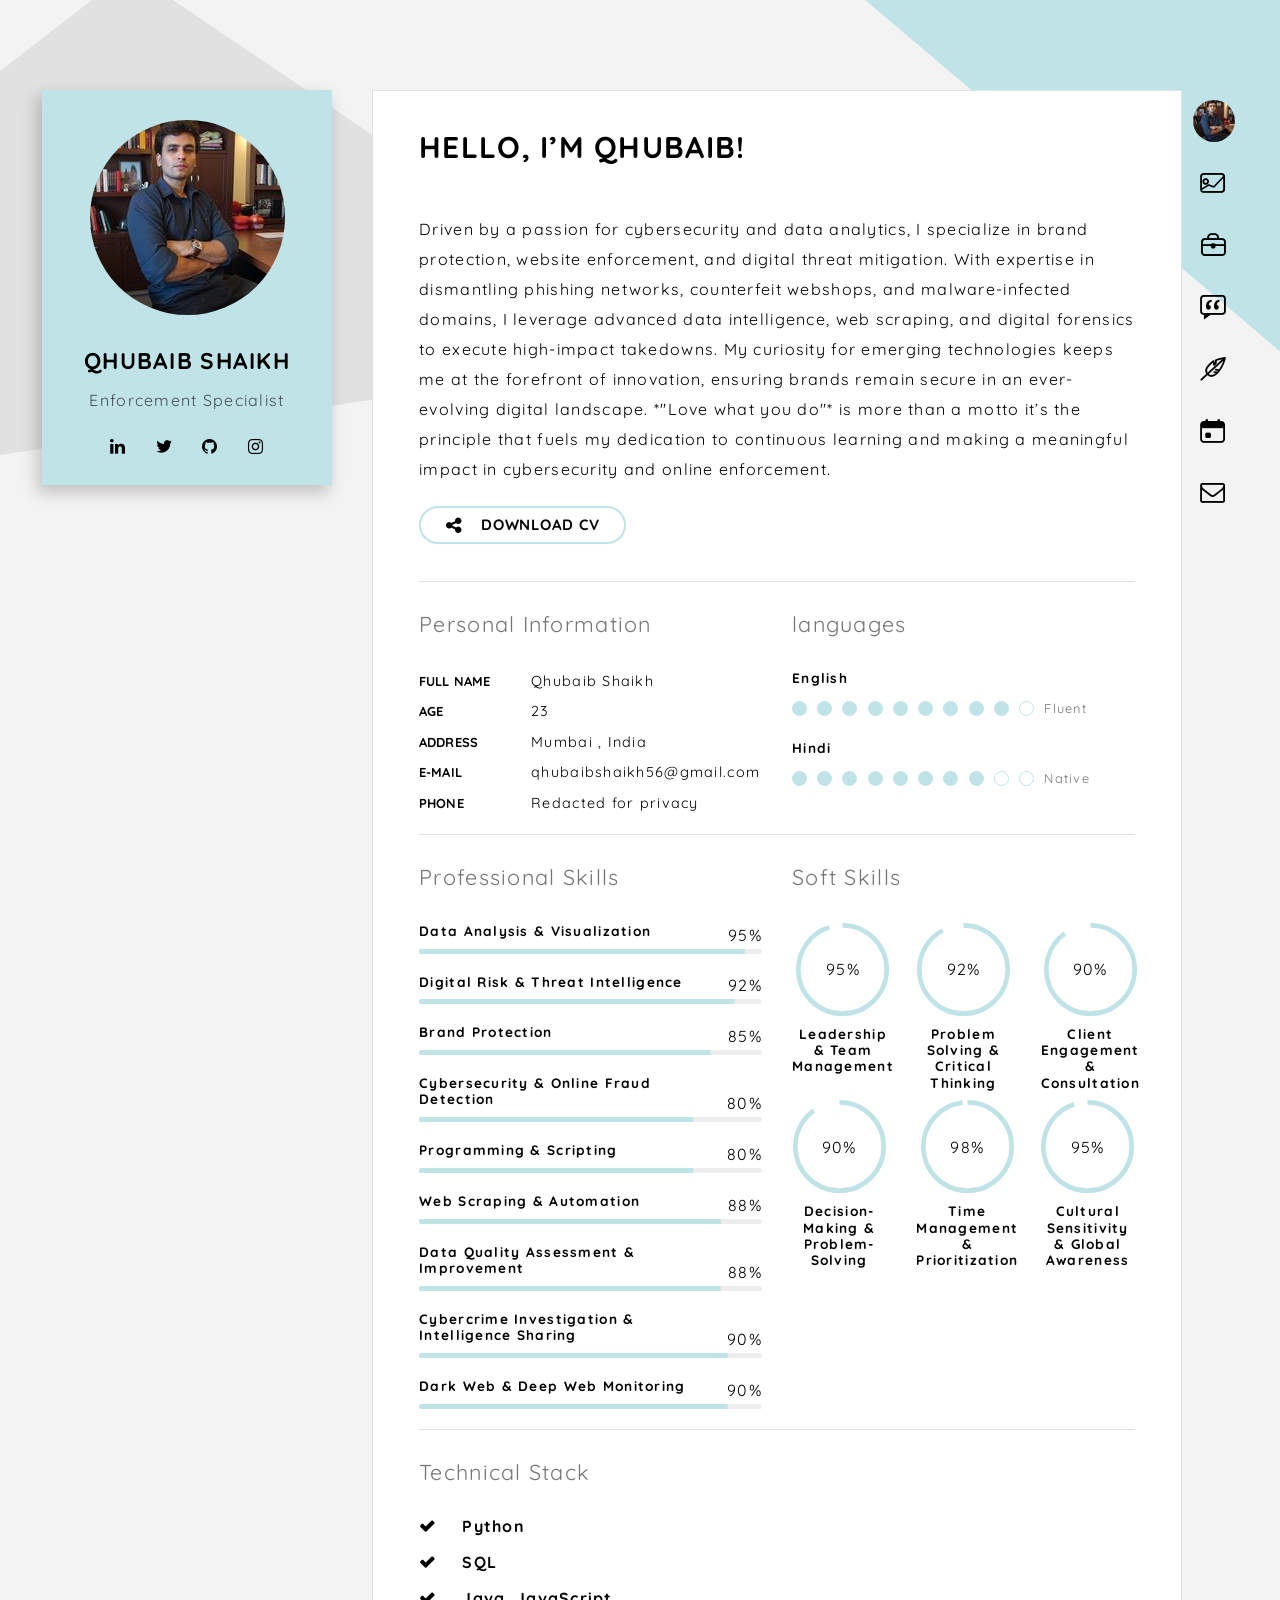
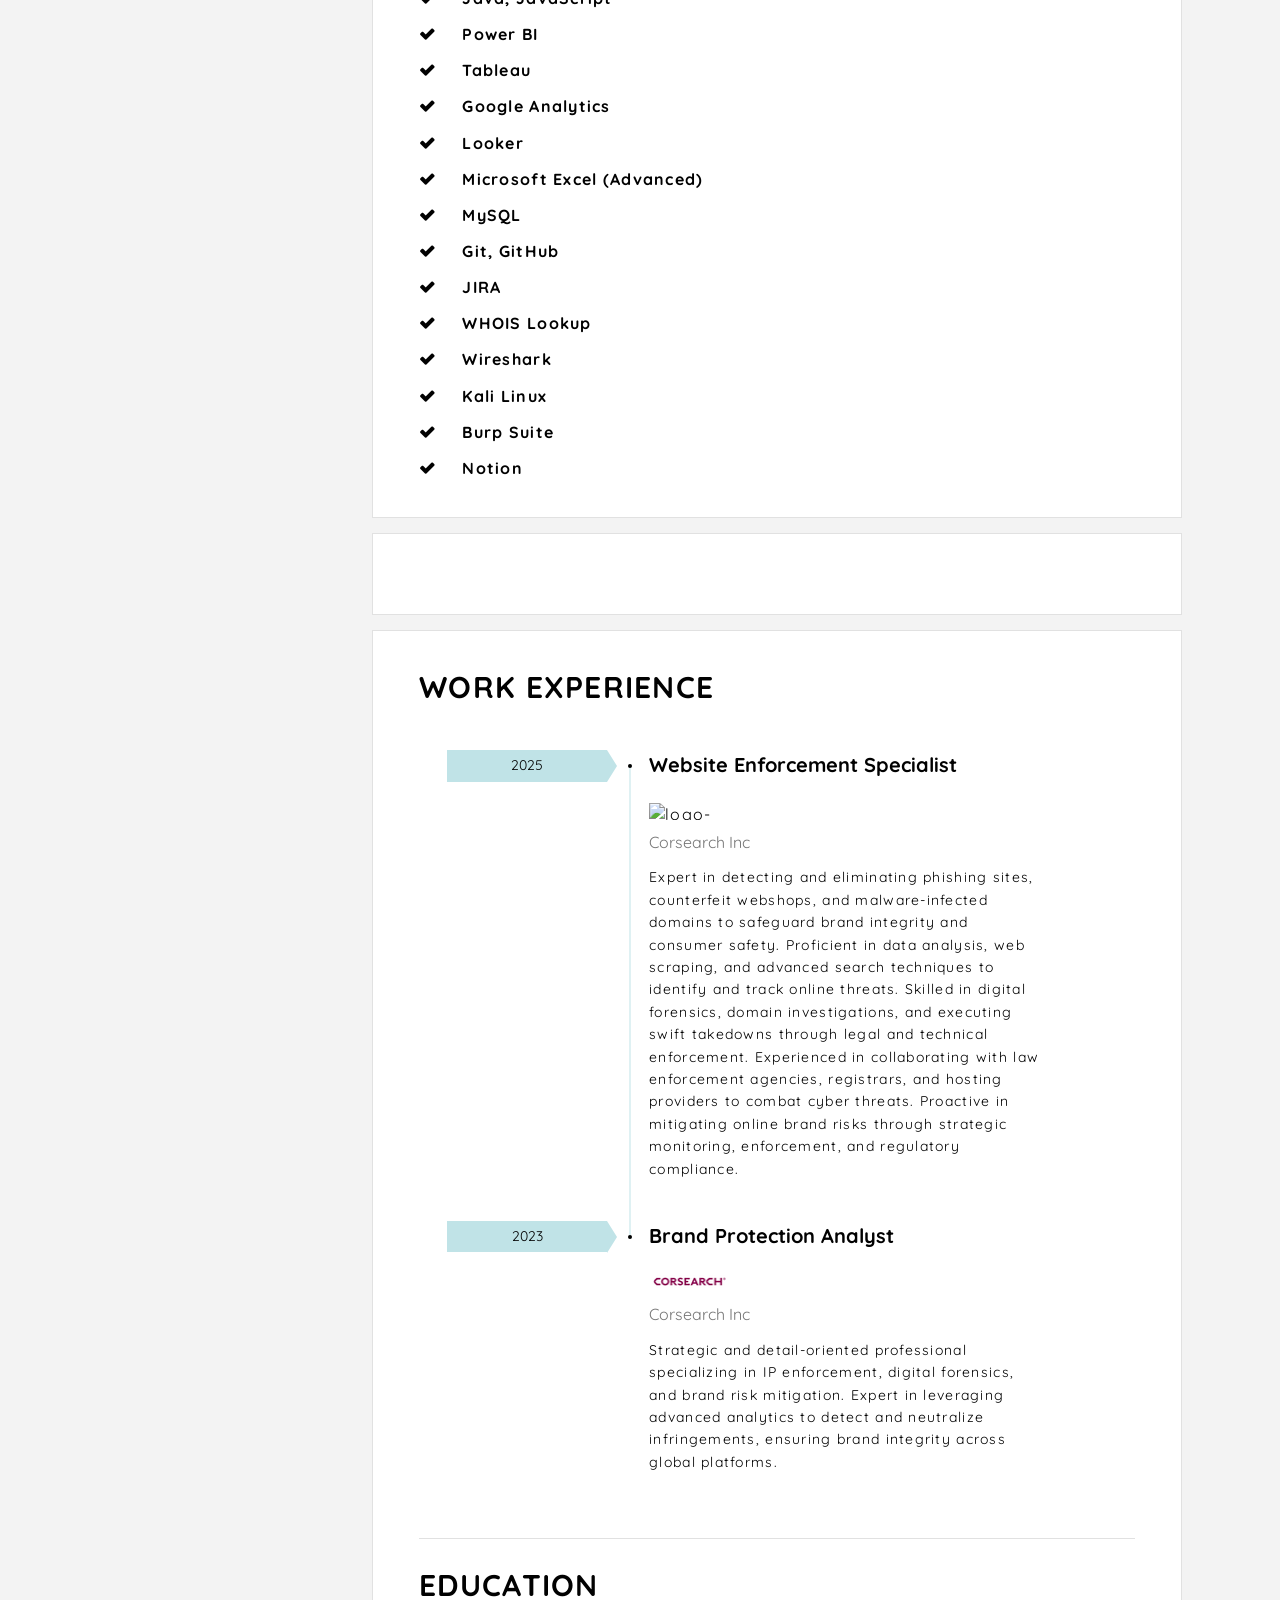
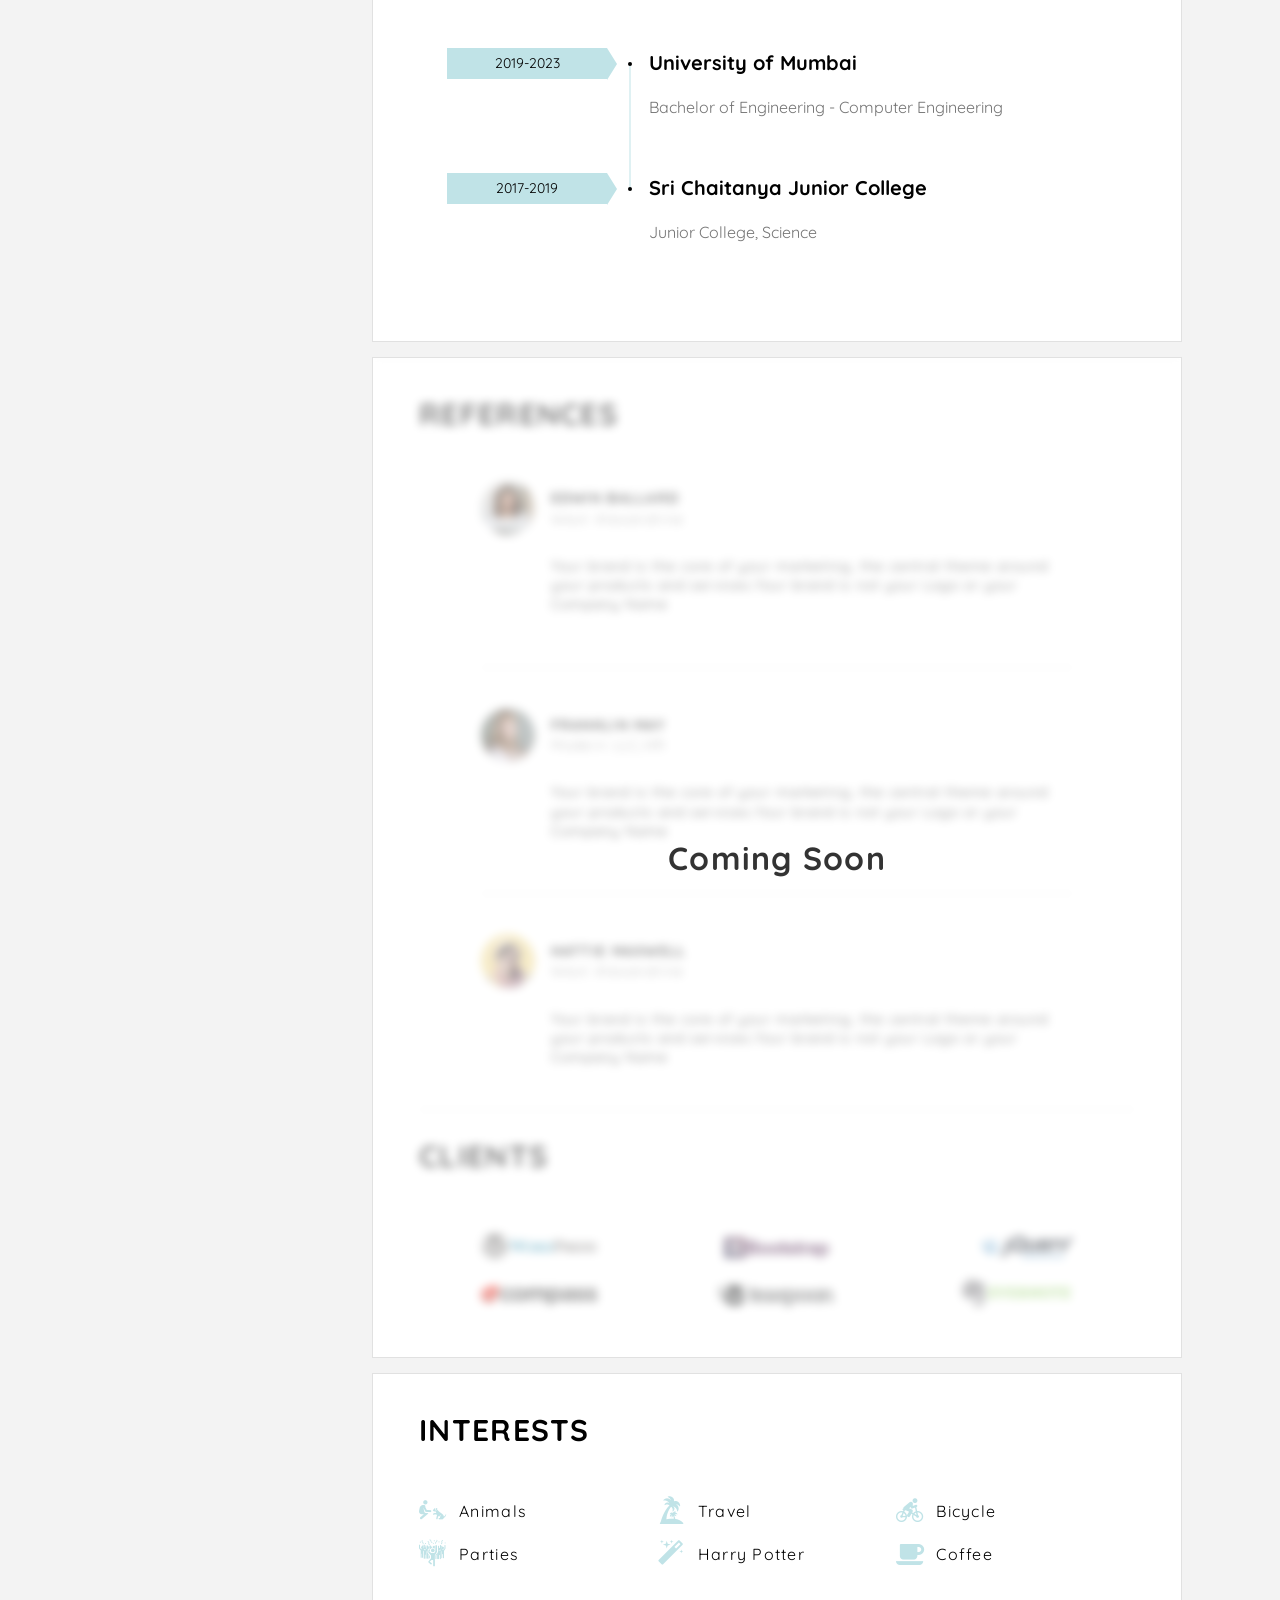
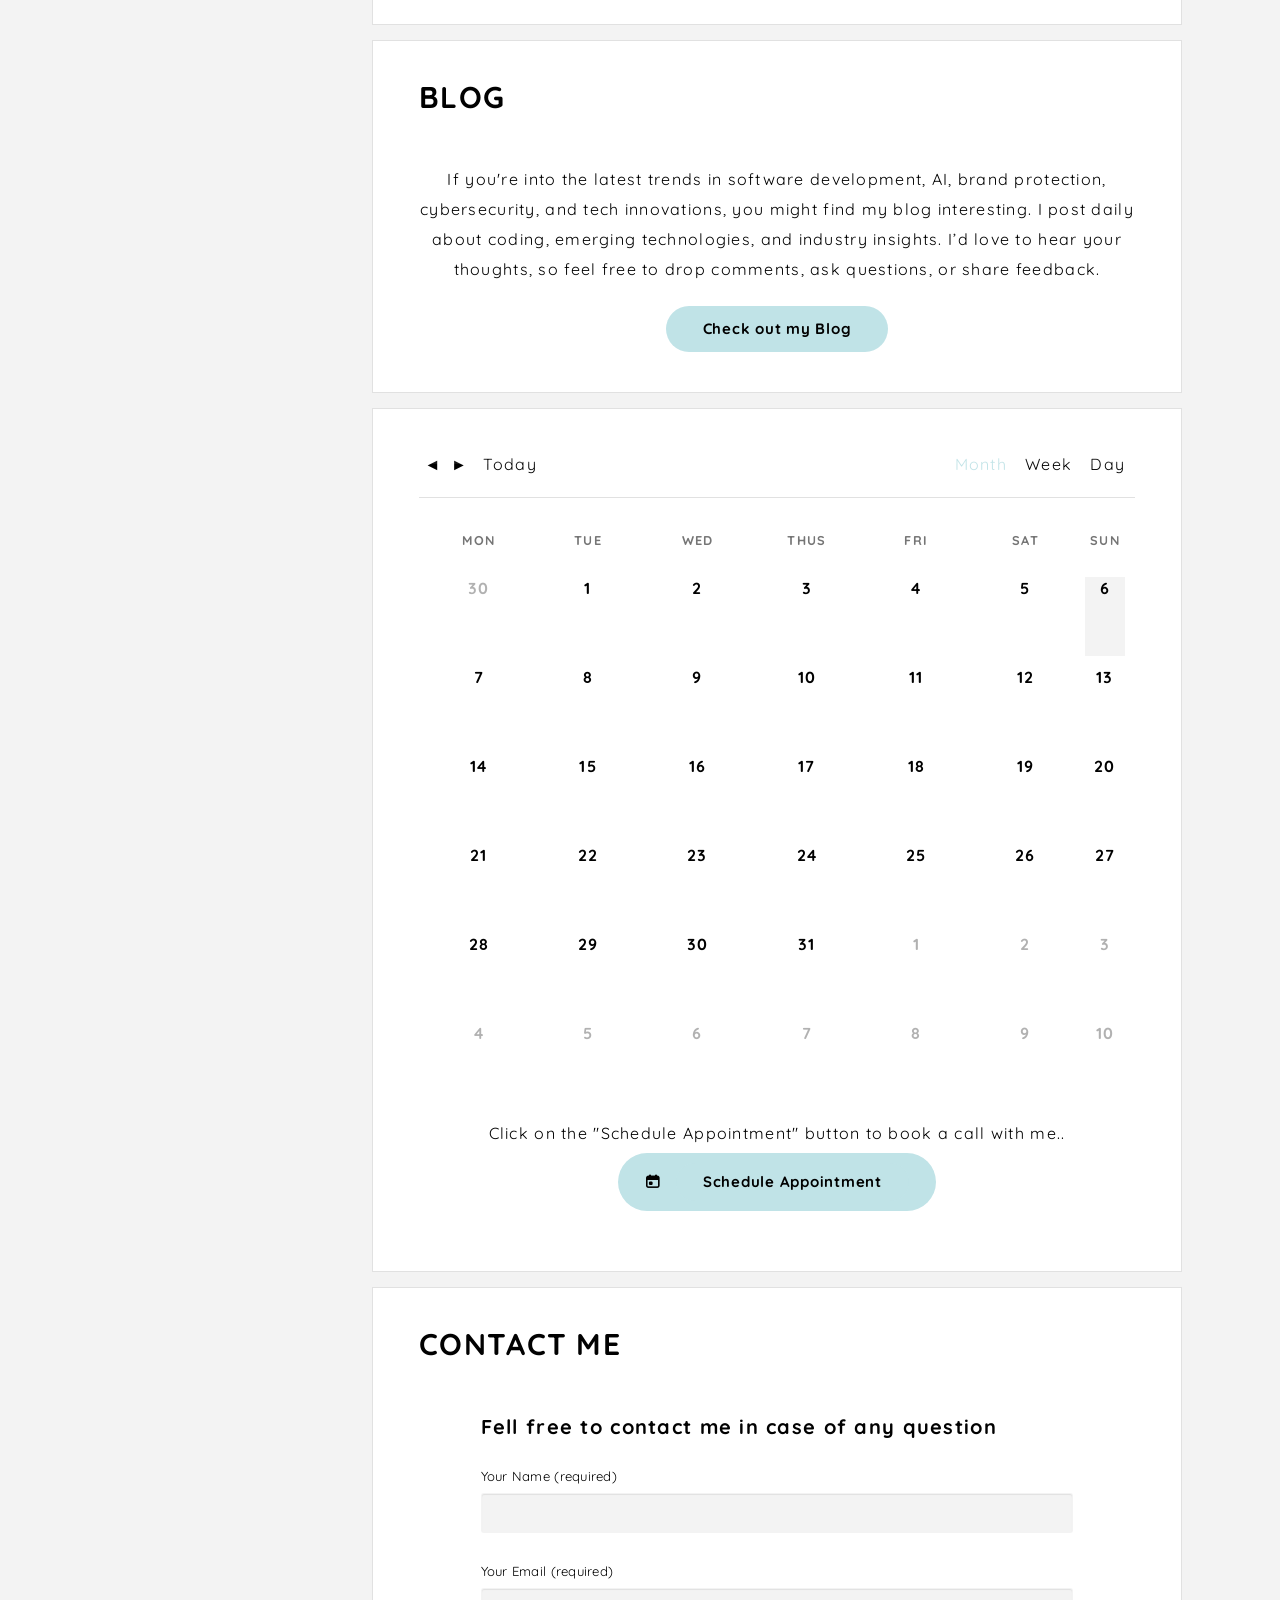
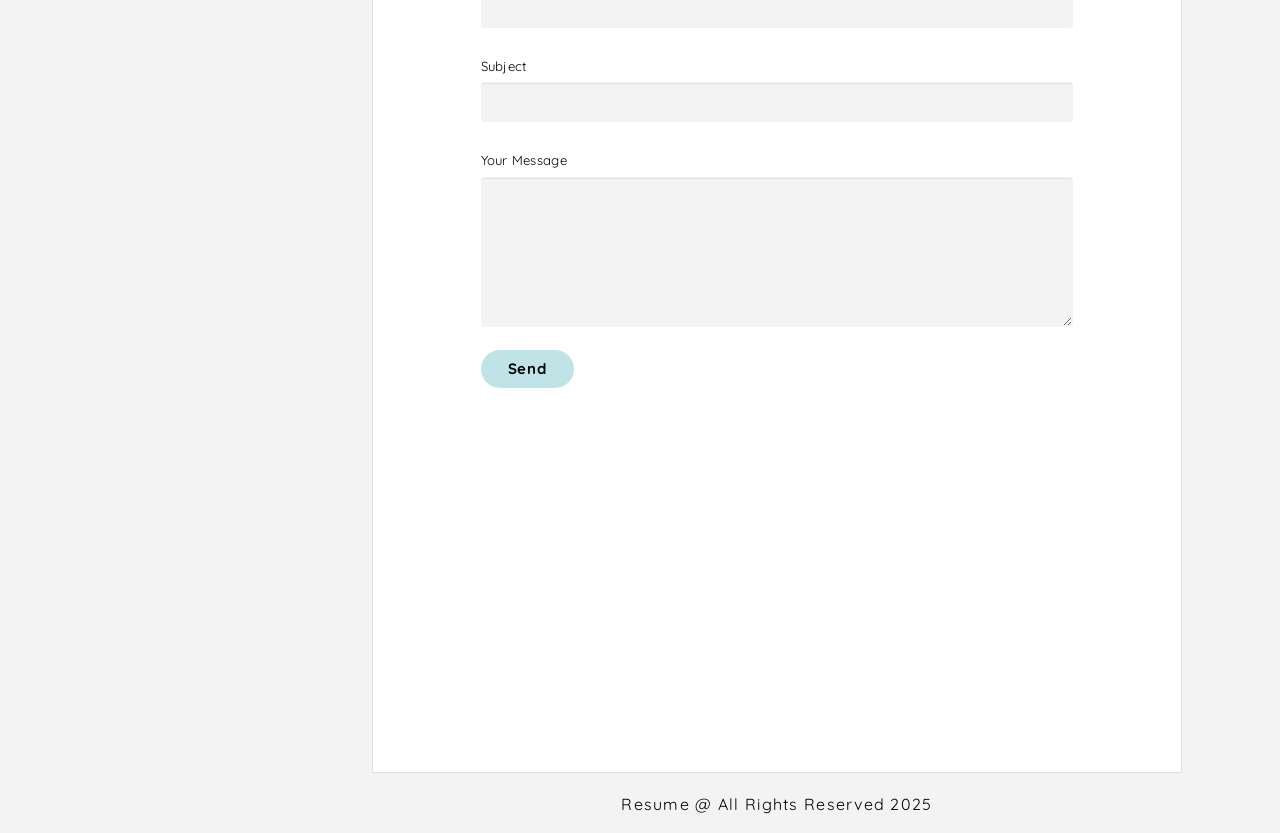
==== commit cb62f115: "Update index.html" ====
--- a/index.html
+++ b/index.html
@@ -654,12 +654,12 @@
                                                                                             <a href="#about" data-tooltip="About me">
                                                                                                 <img alt="" src="images/cropped_resized_42x42.jpg" srcset="images/cropped_resized_84x84.jpg 2x" class="avatar avatar-42">                                                                                            </a>
                                                                                         </div>
-                                                                                <ul class="clear-list"><li class="menu-item menu-item-type-custom menu-item-object-custom current-menu-item current_page_item menu-item-home menu-item-40"><a href="##portfolio" data-tooltip="Portfolio"><span class="crt-icon crt-icon-portfolio"></span></a></li>
-<li class="menu-item menu-item-type-custom menu-item-object-custom current-menu-item current_page_item menu-item-home menu-item-41"><a href="##exp" data-tooltip="Experience"><span class="crt-icon crt-icon-experience"></span></a></li>
-<li class="menu-item menu-item-type-custom menu-item-object-custom current-menu-item current_page_item menu-item-home menu-item-42"><a href="##ref" data-tooltip="References"><span class="crt-icon crt-icon-references"></span></a></li>
-<li class="menu-item menu-item-type-custom menu-item-object-custom current-menu-item current_page_item menu-item-home menu-item-79"><a href="##blog" data-tooltip="Blog"><span class="crt-icon crt-icon-blog"></span></a></li>
-<li class="menu-item menu-item-type-custom menu-item-object-custom current-menu-item current_page_item menu-item-home menu-item-97"><a href="##calendar" data-tooltip="Calendar"><span class="crt-icon crt-icon-calendar"></span></a></li>
-<li class="menu-item menu-item-type-custom menu-item-object-custom current-menu-item current_page_item menu-item-home menu-item-43"><a href="##contacts" data-tooltip="Contacts"><span class="crt-icon crt-icon-contact"></span></a></li>
+                                                                                <ul class="clear-list"><li class="menu-item menu-item-type-custom menu-item-object-custom current-menu-item current_page_item menu-item-home menu-item-40"><a href="#portfolio" data-tooltip="Portfolio"><span class="crt-icon crt-icon-portfolio"></span></a></li>
+<li class="menu-item menu-item-type-custom menu-item-object-custom current-menu-item current_page_item menu-item-home menu-item-41"><a href="#exp" data-tooltip="Experience"><span class="crt-icon crt-icon-experience"></span></a></li>
+<li class="menu-item menu-item-type-custom menu-item-object-custom current-menu-item current_page_item menu-item-home menu-item-42"><a href="#ref" data-tooltip="References"><span class="crt-icon crt-icon-references"></span></a></li>
+<li class="menu-item menu-item-type-custom menu-item-object-custom current-menu-item current_page_item menu-item-home menu-item-79"><a href="#blog" data-tooltip="Blog"><span class="crt-icon crt-icon-blog"></span></a></li>
+<li class="menu-item menu-item-type-custom menu-item-object-custom current-menu-item current_page_item menu-item-home menu-item-97"><a href="#calendar" data-tooltip="Calendar"><span class="crt-icon crt-icon-calendar"></span></a></li>
+<li class="menu-item menu-item-type-custom menu-item-object-custom current-menu-item current_page_item menu-item-home menu-item-43"><a href="#contacts" data-tooltip="Contacts"><span class="crt-icon crt-icon-contact"></span></a></li>
 </ul>                                    </nav>
                                 </div>
 
@@ -2162,4 +2162,4 @@
 <script type="text/javascript" src="js/theme.min.js" id="certy-main-js-js"></script>
 
 
-</body></html>+</body></html>
--- a/css/style.min.css
+++ b/css/style.min.css
@@ -0,0 +1,11 @@
+@charset "UTF-8";.wp-block-archives-dropdown label{display:block}.wp-block-audio{margin:0 0 1em}.wp-block-audio figcaption{margin-top:.5em;margin-bottom:1em}.wp-block-audio audio{width:100%;min-width:300px}.wp-block-button__link{color:#fff;background-color:#32373c;border-radius:9999px;box-shadow:none;cursor:pointer;display:inline-block;font-size:1.125em;padding:calc(.667em + 2px) calc(1.333em + 2px);text-align:center;text-decoration:none;word-break:break-word;box-sizing:border-box}.wp-block-button__link:active,.wp-block-button__link:focus,.wp-block-button__link:hover,.wp-block-button__link:visited{color:#fff}.wp-block-button__link.aligncenter{text-align:center}.wp-block-button__link.alignright{text-align:right}.wp-block-buttons>.wp-block-button.has-custom-width{max-width:none}.wp-block-buttons>.wp-block-button.has-custom-width .wp-block-button__link{width:100%}.wp-block-buttons>.wp-block-button.has-custom-font-size .wp-block-button__link{font-size:inherit}.wp-block-buttons>.wp-block-button.wp-block-button__width-25{width:calc(25% - var(--wp--style--block-gap, .5em)*0.75)}.wp-block-buttons>.wp-block-button.wp-block-button__width-50{width:calc(50% - var(--wp--style--block-gap, .5em)*0.5)}.wp-block-buttons>.wp-block-button.wp-block-button__width-75{width:calc(75% - var(--wp--style--block-gap, .5em)*0.25)}.wp-block-buttons>.wp-block-button.wp-block-button__width-100{width:100%;flex-basis:100%}.wp-block-buttons.is-vertical>.wp-block-button.wp-block-button__width-25{width:25%}.wp-block-buttons.is-vertical>.wp-block-button.wp-block-button__width-50{width:50%}.wp-block-buttons.is-vertical>.wp-block-button.wp-block-button__width-75{width:75%}.wp-block-button.is-style-squared,.wp-block-button__link.wp-block-button.is-style-squared{border-radius:0}.wp-block-button.no-border-radius,.wp-block-button__link.no-border-radius{border-radius:0!important}.is-style-outline>:where(.wp-block-button__link),:where(.wp-block-button__link).is-style-outline{border:2px solid;padding:.667em 1.333em}.is-style-outline>.wp-block-button__link:not(.has-text-color),.wp-block-button__link.is-style-outline:not(.has-text-color){color:currentColor}.is-style-outline>.wp-block-button__link:not(.has-background),.wp-block-button__link.is-style-outline:not(.has-background){background-color:transparent}.wp-block-buttons.is-vertical{flex-direction:column}.wp-block-buttons.is-vertical>.wp-block-button:last-child{margin-bottom:0}.wp-block-buttons>.wp-block-button{display:inline-block;margin:0}.wp-block-buttons.is-content-justification-left{justify-content:flex-start}.wp-block-buttons.is-content-justification-left.is-vertical{align-items:flex-start}.wp-block-buttons.is-content-justification-center{justify-content:center}.wp-block-buttons.is-content-justification-center.is-vertical{align-items:center}.wp-block-buttons.is-content-justification-right{justify-content:flex-end}.wp-block-buttons.is-content-justification-right.is-vertical{align-items:flex-end}.wp-block-buttons.is-content-justification-space-between{justify-content:space-between}.wp-block-buttons.aligncenter{text-align:center}.wp-block-buttons:not(.is-content-justification-space-between,.is-content-justification-right,.is-content-justification-left,.is-content-justification-center) .wp-block-button.aligncenter{margin-left:auto;margin-right:auto;width:100%}.wp-block-button.aligncenter,.wp-block-calendar{text-align:center}.wp-block-calendar tbody td,.wp-block-calendar th{padding:.25em;border:1px solid #ddd}.wp-block-calendar tfoot td{border:none}.wp-block-calendar table{width:100%;border-collapse:collapse}.wp-block-calendar table th{font-weight:400;background:#ddd}.wp-block-calendar a{text-decoration:underline}.wp-block-calendar table caption,.wp-block-calendar table tbody{color:#40464d}.wp-block-categories.alignleft{margin-right:2em}.wp-block-categories.alignright{margin-left:2em}.wp-block-code code{display:block;white-space:pre-wrap;overflow-wrap:break-word}.wp-block-columns{display:flex;margin-bottom:1.75em;box-sizing:border-box;flex-wrap:wrap}@media (min-width:782px){.wp-block-columns{flex-wrap:nowrap}}.wp-block-columns:where(.has-background){padding:1.25em 2.375em}.wp-block-columns.are-vertically-aligned-top{align-items:flex-start}.wp-block-columns.are-vertically-aligned-center{align-items:center}.wp-block-columns.are-vertically-aligned-bottom{align-items:flex-end}@media (max-width:599px){.wp-block-columns:not(.is-not-stacked-on-mobile)>.wp-block-column{flex-basis:100%!important}}@media (min-width:600px) and (max-width:781px){.wp-block-columns:not(.is-not-stacked-on-mobile)>.wp-block-column:not(:only-child){flex-basis:calc(50% - var(--wp--style--block-gap, 2em)/2)!important;flex-grow:0}.wp-block-columns:not(.is-not-stacked-on-mobile)>.wp-block-column:nth-child(2n){margin-left:var(--wp--style--block-gap,2em)}}@media (min-width:782px){.wp-block-columns:not(.is-not-stacked-on-mobile)>.wp-block-column{flex-basis:0;flex-grow:1}.wp-block-columns:not(.is-not-stacked-on-mobile)>.wp-block-column[style*=flex-basis]{flex-grow:0}.wp-block-columns:not(.is-not-stacked-on-mobile)>.wp-block-column:not(:first-child){margin-left:var(--wp--style--block-gap,2em)}}.wp-block-columns.is-not-stacked-on-mobile{flex-wrap:nowrap}.wp-block-columns.is-not-stacked-on-mobile>.wp-block-column{flex-basis:0;flex-grow:1}.wp-block-columns.is-not-stacked-on-mobile>.wp-block-column[style*=flex-basis]{flex-grow:0}.wp-block-columns.is-not-stacked-on-mobile>.wp-block-column:not(:first-child){margin-left:var(--wp--style--block-gap,2em)}.wp-block-column{flex-grow:1;min-width:0;word-break:break-word;overflow-wrap:break-word}.wp-block-column.is-vertically-aligned-top{align-self:flex-start}.wp-block-column.is-vertically-aligned-center{align-self:center}.wp-block-column.is-vertically-aligned-bottom{align-self:flex-end}.wp-block-column.is-vertically-aligned-bottom,.wp-block-column.is-vertically-aligned-center,.wp-block-column.is-vertically-aligned-top{width:100%}.wp-block-cover,.wp-block-cover-image{position:relative;background-size:cover;background-position:50%;min-height:430px;width:100%;display:flex;justify-content:center;align-items:center;padding:1em;box-sizing:border-box}.wp-block-cover-image.has-parallax,.wp-block-cover.has-parallax{background-attachment:fixed}@supports (-webkit-overflow-scrolling:touch){.wp-block-cover-image.has-parallax,.wp-block-cover.has-parallax{background-attachment:scroll}}@media (prefers-reduced-motion:reduce){.wp-block-cover-image.has-parallax,.wp-block-cover.has-parallax{background-attachment:scroll}}.wp-block-cover-image.is-repeated,.wp-block-cover.is-repeated{background-repeat:repeat;background-size:auto}.wp-block-cover-image.has-background-dim:not([class*=-background-color]),.wp-block-cover-image .has-background-dim:not([class*=-background-color]),.wp-block-cover.has-background-dim:not([class*=-background-color]),.wp-block-cover .has-background-dim:not([class*=-background-color]){background-color:#000}.wp-block-cover-image .has-background-dim.has-background-gradient,.wp-block-cover .has-background-dim.has-background-gradient{background-color:transparent}.wp-block-cover-image.has-background-dim:before,.wp-block-cover.has-background-dim:before{content:"";background-color:inherit}.wp-block-cover-image.has-background-dim:not(.has-background-gradient):before,.wp-block-cover-image .wp-block-cover__background,.wp-block-cover-image .wp-block-cover__gradient-background,.wp-block-cover.has-background-dim:not(.has-background-gradient):before,.wp-block-cover .wp-block-cover__background,.wp-block-cover .wp-block-cover__gradient-background{position:absolute;top:0;left:0;bottom:0;right:0;z-index:1;opacity:.5}.wp-block-cover-image.has-background-dim.has-background-dim-10 .wp-block-cover__gradient-background,.wp-block-cover-image.has-background-dim.has-background-dim-10:not(.has-background-gradient):before,.wp-block-cover.has-background-dim.has-background-dim-10 .wp-block-cover__gradient-background,.wp-block-cover.has-background-dim.has-background-dim-10:not(.has-background-gradient):before{opacity:.1}.wp-block-cover-image.has-background-dim.has-background-dim-20 .wp-block-cover__gradient-background,.wp-block-cover-image.has-background-dim.has-background-dim-20:not(.has-background-gradient):before,.wp-block-cover.has-background-dim.has-background-dim-20 .wp-block-cover__gradient-background,.wp-block-cover.has-background-dim.has-background-dim-20:not(.has-background-gradient):before{opacity:.2}.wp-block-cover-image.has-background-dim.has-background-dim-30 .wp-block-cover__gradient-background,.wp-block-cover-image.has-background-dim.has-background-dim-30:not(.has-background-gradient):before,.wp-block-cover.has-background-dim.has-background-dim-30 .wp-block-cover__gradient-background,.wp-block-cover.has-background-dim.has-background-dim-30:not(.has-background-gradient):before{opacity:.3}.wp-block-cover-image.has-background-dim.has-background-dim-40 .wp-block-cover__gradient-background,.wp-block-cover-image.has-background-dim.has-background-dim-40:not(.has-background-gradient):before,.wp-block-cover.has-background-dim.has-background-dim-40 .wp-block-cover__gradient-background,.wp-block-cover.has-background-dim.has-background-dim-40:not(.has-background-gradient):before{opacity:.4}.wp-block-cover-image.has-background-dim.has-background-dim-50 .wp-block-cover__gradient-background,.wp-block-cover-image.has-background-dim.has-background-dim-50:not(.has-background-gradient):before,.wp-block-cover.has-background-dim.has-background-dim-50 .wp-block-cover__gradient-background,.wp-block-cover.has-background-dim.has-background-dim-50:not(.has-background-gradient):before{opacity:.5}.wp-block-cover-image.has-background-dim.has-background-dim-60 .wp-block-cover__gradient-background,.wp-block-cover-image.has-background-dim.has-background-dim-60:not(.has-background-gradient):before,.wp-block-cover.has-background-dim.has-background-dim-60 .wp-block-cover__gradient-background,.wp-block-cover.has-background-dim.has-background-dim-60:not(.has-background-gradient):before{opacity:.6}.wp-block-cover-image.has-background-dim.has-background-dim-70 .wp-block-cover__gradient-background,.wp-block-cover-image.has-background-dim.has-background-dim-70:not(.has-background-gradient):before,.wp-block-cover.has-background-dim.has-background-dim-70 .wp-block-cover__gradient-background,.wp-block-cover.has-background-dim.has-background-dim-70:not(.has-background-gradient):before{opacity:.7}.wp-block-cover-image.has-background-dim.has-background-dim-80 .wp-block-cover__gradient-background,.wp-block-cover-image.has-background-dim.has-background-dim-80:not(.has-background-gradient):before,.wp-block-cover.has-background-dim.has-background-dim-80 .wp-block-cover__gradient-background,.wp-block-cover.has-background-dim.has-background-dim-80:not(.has-background-gradient):before{opacity:.8}.wp-block-cover-image.has-background-dim.has-background-dim-90 .wp-block-cover__gradient-background,.wp-block-cover-image.has-background-dim.has-background-dim-90:not(.has-background-gradient):before,.wp-block-cover.has-background-dim.has-background-dim-90 .wp-block-cover__gradient-background,.wp-block-cover.has-background-dim.has-background-dim-90:not(.has-background-gradient):before{opacity:.9}.wp-block-cover-image.has-background-dim.has-background-dim-100 .wp-block-cover__gradient-background,.wp-block-cover-image.has-background-dim.has-background-dim-100:not(.has-background-gradient):before,.wp-block-cover.has-background-dim.has-background-dim-100 .wp-block-cover__gradient-background,.wp-block-cover.has-background-dim.has-background-dim-100:not(.has-background-gradient):before{opacity:1}.wp-block-cover-image .wp-block-cover__gradient-background.has-background-dim.has-background-dim-0,.wp-block-cover .wp-block-cover__gradient-background.has-background-dim.has-background-dim-0{opacity:0}.wp-block-cover-image .wp-block-cover__gradient-background.has-background-dim.has-background-dim-10,.wp-block-cover .wp-block-cover__gradient-background.has-background-dim.has-background-dim-10{opacity:.1}.wp-block-cover-image .wp-block-cover__gradient-background.has-background-dim.has-background-dim-20,.wp-block-cover .wp-block-cover__gradient-background.has-background-dim.has-background-dim-20{opacity:.2}.wp-block-cover-image .wp-block-cover__gradient-background.has-background-dim.has-background-dim-30,.wp-block-cover .wp-block-cover__gradient-background.has-background-dim.has-background-dim-30{opacity:.3}.wp-block-cover-image .wp-block-cover__gradient-background.has-background-dim.has-background-dim-40,.wp-block-cover .wp-block-cover__gradient-background.has-background-dim.has-background-dim-40{opacity:.4}.wp-block-cover-image .wp-block-cover__gradient-background.has-background-dim.has-background-dim-50,.wp-block-cover .wp-block-cover__gradient-background.has-background-dim.has-background-dim-50{opacity:.5}.wp-block-cover-image .wp-block-cover__gradient-background.has-background-dim.has-background-dim-60,.wp-block-cover .wp-block-cover__gradient-background.has-background-dim.has-background-dim-60{opacity:.6}.wp-block-cover-image .wp-block-cover__gradient-background.has-background-dim.has-background-dim-70,.wp-block-cover .wp-block-cover__gradient-background.has-background-dim.has-background-dim-70{opacity:.7}.wp-block-cover-image .wp-block-cover__gradient-background.has-background-dim.has-background-dim-80,.wp-block-cover .wp-block-cover__gradient-background.has-background-dim.has-background-dim-80{opacity:.8}.wp-block-cover-image .wp-block-cover__gradient-background.has-background-dim.has-background-dim-90,.wp-block-cover .wp-block-cover__gradient-background.has-background-dim.has-background-dim-90{opacity:.9}.wp-block-cover-image .wp-block-cover__gradient-background.has-background-dim.has-background-dim-100,.wp-block-cover .wp-block-cover__gradient-background.has-background-dim.has-background-dim-100{opacity:1}.wp-block-cover-image.alignleft,.wp-block-cover-image.alignright,.wp-block-cover.alignleft,.wp-block-cover.alignright{max-width:420px;width:100%}.wp-block-cover-image:after,.wp-block-cover:after{display:block;content:"";font-size:0;min-height:inherit}@supports (position:sticky){.wp-block-cover-image:after,.wp-block-cover:after{content:none}}.wp-block-cover-image.aligncenter,.wp-block-cover-image.alignleft,.wp-block-cover-image.alignright,.wp-block-cover.aligncenter,.wp-block-cover.alignleft,.wp-block-cover.alignright{display:flex}.wp-block-cover-image .wp-block-cover__inner-container,.wp-block-cover .wp-block-cover__inner-container{width:100%;z-index:1;color:#fff}.wp-block-cover-image.is-light .wp-block-cover__inner-container,.wp-block-cover.is-light .wp-block-cover__inner-container{color:#000}.wp-block-cover-image h1:not(.has-text-color),.wp-block-cover-image h2:not(.has-text-color),.wp-block-cover-image h3:not(.has-text-color),.wp-block-cover-image h4:not(.has-text-color),.wp-block-cover-image h5:not(.has-text-color),.wp-block-cover-image h6:not(.has-text-color),.wp-block-cover-image p:not(.has-text-color),.wp-block-cover h1:not(.has-text-color),.wp-block-cover h2:not(.has-text-color),.wp-block-cover h3:not(.has-text-color),.wp-block-cover h4:not(.has-text-color),.wp-block-cover h5:not(.has-text-color),.wp-block-cover h6:not(.has-text-color),.wp-block-cover p:not(.has-text-color){color:inherit}.wp-block-cover-image.is-position-top-left,.wp-block-cover.is-position-top-left{align-items:flex-start;justify-content:flex-start}.wp-block-cover-image.is-position-top-center,.wp-block-cover.is-position-top-center{align-items:flex-start;justify-content:center}.wp-block-cover-image.is-position-top-right,.wp-block-cover.is-position-top-right{align-items:flex-start;justify-content:flex-end}.wp-block-cover-image.is-position-center-left,.wp-block-cover.is-position-center-left{align-items:center;justify-content:flex-start}.wp-block-cover-image.is-position-center-center,.wp-block-cover.is-position-center-center{align-items:center;justify-content:center}.wp-block-cover-image.is-position-center-right,.wp-block-cover.is-position-center-right{align-items:center;justify-content:flex-end}.wp-block-cover-image.is-position-bottom-left,.wp-block-cover.is-position-bottom-left{align-items:flex-end;justify-content:flex-start}.wp-block-cover-image.is-position-bottom-center,.wp-block-cover.is-position-bottom-center{align-items:flex-end;justify-content:center}.wp-block-cover-image.is-position-bottom-right,.wp-block-cover.is-position-bottom-right{align-items:flex-end;justify-content:flex-end}.wp-block-cover-image.has-custom-content-position.has-custom-content-position .wp-block-cover__inner-container,.wp-block-cover.has-custom-content-position.has-custom-content-position .wp-block-cover__inner-container{margin:0;width:auto}.wp-block-cover-image img.wp-block-cover__image-background,.wp-block-cover-image video.wp-block-cover__video-background,.wp-block-cover img.wp-block-cover__image-background,.wp-block-cover video.wp-block-cover__video-background{position:absolute;top:0;left:0;right:0;bottom:0;margin:0;padding:0;width:100%;height:100%;max-width:none;max-height:none;-o-object-fit:cover;object-fit:cover;outline:none;border:none;box-shadow:none}.wp-block-cover__image-background,.wp-block-cover__video-background{z-index:0}.wp-block-cover-image-text,.wp-block-cover-image-text a,.wp-block-cover-image-text a:active,.wp-block-cover-image-text a:focus,.wp-block-cover-image-text a:hover,.wp-block-cover-text,.wp-block-cover-text a,.wp-block-cover-text a:active,.wp-block-cover-text a:focus,.wp-block-cover-text a:hover,section.wp-block-cover-image h2,section.wp-block-cover-image h2 a,section.wp-block-cover-image h2 a:active,section.wp-block-cover-image h2 a:focus,section.wp-block-cover-image h2 a:hover{color:#fff}.wp-block-cover-image .wp-block-cover.has-left-content{justify-content:flex-start}.wp-block-cover-image .wp-block-cover.has-right-content{justify-content:flex-end}.wp-block-cover-image.has-left-content .wp-block-cover-image-text,.wp-block-cover.has-left-content .wp-block-cover-text,section.wp-block-cover-image.has-left-content>h2{margin-left:0;text-align:left}.wp-block-cover-image.has-right-content .wp-block-cover-image-text,.wp-block-cover.has-right-content .wp-block-cover-text,section.wp-block-cover-image.has-right-content>h2{margin-right:0;text-align:right}.wp-block-cover-image .wp-block-cover-image-text,.wp-block-cover .wp-block-cover-text,section.wp-block-cover-image>h2{font-size:2em;line-height:1.25;z-index:1;margin-bottom:0;max-width:840px;padding:.44em;text-align:center}.wp-block-embed.alignleft,.wp-block-embed.alignright,.wp-block[data-align=left]>[data-type="core/embed"],.wp-block[data-align=right]>[data-type="core/embed"]{max-width:360px;width:100%}.wp-block-embed.alignleft .wp-block-embed__wrapper,.wp-block-embed.alignright .wp-block-embed__wrapper,.wp-block[data-align=left]>[data-type="core/embed"] .wp-block-embed__wrapper,.wp-block[data-align=right]>[data-type="core/embed"] .wp-block-embed__wrapper{min-width:280px}.wp-block-cover .wp-block-embed{min-width:320px;min-height:240px}.wp-block-embed{margin:0 0 1em;overflow-wrap:break-word}.wp-block-embed figcaption{margin-top:.5em;margin-bottom:1em}.wp-block-embed iframe{max-width:100%}.wp-block-embed__wrapper{position:relative}.wp-embed-responsive .wp-has-aspect-ratio .wp-block-embed__wrapper:before{content:"";display:block;padding-top:50%}.wp-embed-responsive .wp-has-aspect-ratio iframe{position:absolute;top:0;right:0;bottom:0;left:0;height:100%;width:100%}.wp-embed-responsive .wp-embed-aspect-21-9 .wp-block-embed__wrapper:before{padding-top:42.85%}.wp-embed-responsive .wp-embed-aspect-18-9 .wp-block-embed__wrapper:before{padding-top:50%}.wp-embed-responsive .wp-embed-aspect-16-9 .wp-block-embed__wrapper:before{padding-top:56.25%}.wp-embed-responsive .wp-embed-aspect-4-3 .wp-block-embed__wrapper:before{padding-top:75%}.wp-embed-responsive .wp-embed-aspect-1-1 .wp-block-embed__wrapper:before{padding-top:100%}.wp-embed-responsive .wp-embed-aspect-9-16 .wp-block-embed__wrapper:before{padding-top:177.77%}.wp-embed-responsive .wp-embed-aspect-1-2 .wp-block-embed__wrapper:before{padding-top:200%}.wp-block-file{margin-bottom:1.5em}.wp-block-file.aligncenter{text-align:center}.wp-block-file.alignright{text-align:right}.wp-block-file .wp-block-file__embed{margin-bottom:1em}.wp-block-file .wp-block-file__button{background:#32373c;border-radius:2em;color:#fff;font-size:.8em;padding:.5em 1em}.wp-block-file a.wp-block-file__button{text-decoration:none}.wp-block-file a.wp-block-file__button:active,.wp-block-file a.wp-block-file__button:focus,.wp-block-file a.wp-block-file__button:hover,.wp-block-file a.wp-block-file__button:visited{box-shadow:none;color:#fff;opacity:.85;text-decoration:none}.wp-block-file *+.wp-block-file__button{margin-left:.75em}.blocks-gallery-grid,.wp-block-gallery{display:flex;flex-wrap:wrap;list-style-type:none;padding:0;margin:0}.blocks-gallery-grid .blocks-gallery-image,.blocks-gallery-grid .blocks-gallery-item,.wp-block-gallery .blocks-gallery-image,.wp-block-gallery .blocks-gallery-item{margin:0 1em 1em 0;display:flex;flex-grow:1;flex-direction:column;justify-content:center;position:relative;width:calc(50% - 1em)}.blocks-gallery-grid .blocks-gallery-image:nth-of-type(2n),.blocks-gallery-grid .blocks-gallery-item:nth-of-type(2n),.wp-block-gallery .blocks-gallery-image:nth-of-type(2n),.wp-block-gallery .blocks-gallery-item:nth-of-type(2n){margin-right:0}.blocks-gallery-grid .blocks-gallery-image figure,.blocks-gallery-grid .blocks-gallery-item figure,.wp-block-gallery .blocks-gallery-image figure,.wp-block-gallery .blocks-gallery-item figure{margin:0;height:100%;display:flex;align-items:flex-end;justify-content:flex-start}.blocks-gallery-grid .blocks-gallery-image img,.blocks-gallery-grid .blocks-gallery-item img,.wp-block-gallery .blocks-gallery-image img,.wp-block-gallery .blocks-gallery-item img{display:block;max-width:100%;height:auto;width:auto}.blocks-gallery-grid .blocks-gallery-image figcaption,.blocks-gallery-grid .blocks-gallery-item figcaption,.wp-block-gallery .blocks-gallery-image figcaption,.wp-block-gallery .blocks-gallery-item figcaption{position:absolute;bottom:0;width:100%;max-height:100%;overflow:auto;padding:3em .77em .7em;color:#fff;text-align:center;font-size:.8em;background:linear-gradient(0deg,rgba(0,0,0,.7),rgba(0,0,0,.3) 70%,transparent);box-sizing:border-box;margin:0;z-index:2}.blocks-gallery-grid .blocks-gallery-image figcaption img,.blocks-gallery-grid .blocks-gallery-item figcaption img,.wp-block-gallery .blocks-gallery-image figcaption img,.wp-block-gallery .blocks-gallery-item figcaption img{display:inline}.blocks-gallery-grid figcaption,.wp-block-gallery figcaption{flex-grow:1}.blocks-gallery-grid.is-cropped .blocks-gallery-image a,.blocks-gallery-grid.is-cropped .blocks-gallery-image img,.blocks-gallery-grid.is-cropped .blocks-gallery-item a,.blocks-gallery-grid.is-cropped .blocks-gallery-item img,.wp-block-gallery.is-cropped .blocks-gallery-image a,.wp-block-gallery.is-cropped .blocks-gallery-image img,.wp-block-gallery.is-cropped .blocks-gallery-item a,.wp-block-gallery.is-cropped .blocks-gallery-item img{width:100%;height:100%;flex:1;-o-object-fit:cover;object-fit:cover}.blocks-gallery-grid.columns-1 .blocks-gallery-image,.blocks-gallery-grid.columns-1 .blocks-gallery-item,.wp-block-gallery.columns-1 .blocks-gallery-image,.wp-block-gallery.columns-1 .blocks-gallery-item{width:100%;margin-right:0}@media (min-width:600px){.blocks-gallery-grid.columns-3 .blocks-gallery-image,.blocks-gallery-grid.columns-3 .blocks-gallery-item,.wp-block-gallery.columns-3 .blocks-gallery-image,.wp-block-gallery.columns-3 .blocks-gallery-item{width:calc(33.33333% - .66667em);margin-right:1em}.blocks-gallery-grid.columns-4 .blocks-gallery-image,.blocks-gallery-grid.columns-4 .blocks-gallery-item,.wp-block-gallery.columns-4 .blocks-gallery-image,.wp-block-gallery.columns-4 .blocks-gallery-item{width:calc(25% - .75em);margin-right:1em}.blocks-gallery-grid.columns-5 .blocks-gallery-image,.blocks-gallery-grid.columns-5 .blocks-gallery-item,.wp-block-gallery.columns-5 .blocks-gallery-image,.wp-block-gallery.columns-5 .blocks-gallery-item{width:calc(20% - .8em);margin-right:1em}.blocks-gallery-grid.columns-6 .blocks-gallery-image,.blocks-gallery-grid.columns-6 .blocks-gallery-item,.wp-block-gallery.columns-6 .blocks-gallery-image,.wp-block-gallery.columns-6 .blocks-gallery-item{width:calc(16.66667% - .83333em);margin-right:1em}.blocks-gallery-grid.columns-7 .blocks-gallery-image,.blocks-gallery-grid.columns-7 .blocks-gallery-item,.wp-block-gallery.columns-7 .blocks-gallery-image,.wp-block-gallery.columns-7 .blocks-gallery-item{width:calc(14.28571% - .85714em);margin-right:1em}.blocks-gallery-grid.columns-8 .blocks-gallery-image,.blocks-gallery-grid.columns-8 .blocks-gallery-item,.wp-block-gallery.columns-8 .blocks-gallery-image,.wp-block-gallery.columns-8 .blocks-gallery-item{width:calc(12.5% - .875em);margin-right:1em}.blocks-gallery-grid.columns-1 .blocks-gallery-image:nth-of-type(1n),.blocks-gallery-grid.columns-1 .blocks-gallery-item:nth-of-type(1n),.blocks-gallery-grid.columns-2 .blocks-gallery-image:nth-of-type(2n),.blocks-gallery-grid.columns-2 .blocks-gallery-item:nth-of-type(2n),.blocks-gallery-grid.columns-3 .blocks-gallery-image:nth-of-type(3n),.blocks-gallery-grid.columns-3 .blocks-gallery-item:nth-of-type(3n),.blocks-gallery-grid.columns-4 .blocks-gallery-image:nth-of-type(4n),.blocks-gallery-grid.columns-4 .blocks-gallery-item:nth-of-type(4n),.blocks-gallery-grid.columns-5 .blocks-gallery-image:nth-of-type(5n),.blocks-gallery-grid.columns-5 .blocks-gallery-item:nth-of-type(5n),.blocks-gallery-grid.columns-6 .blocks-gallery-image:nth-of-type(6n),.blocks-gallery-grid.columns-6 .blocks-gallery-item:nth-of-type(6n),.blocks-gallery-grid.columns-7 .blocks-gallery-image:nth-of-type(7n),.blocks-gallery-grid.columns-7 .blocks-gallery-item:nth-of-type(7n),.blocks-gallery-grid.columns-8 .blocks-gallery-image:nth-of-type(8n),.blocks-gallery-grid.columns-8 .blocks-gallery-item:nth-of-type(8n),.wp-block-gallery.columns-1 .blocks-gallery-image:nth-of-type(1n),.wp-block-gallery.columns-1 .blocks-gallery-item:nth-of-type(1n),.wp-block-gallery.columns-2 .blocks-gallery-image:nth-of-type(2n),.wp-block-gallery.columns-2 .blocks-gallery-item:nth-of-type(2n),.wp-block-gallery.columns-3 .blocks-gallery-image:nth-of-type(3n),.wp-block-gallery.columns-3 .blocks-gallery-item:nth-of-type(3n),.wp-block-gallery.columns-4 .blocks-gallery-image:nth-of-type(4n),.wp-block-gallery.columns-4 .blocks-gallery-item:nth-of-type(4n),.wp-block-gallery.columns-5 .blocks-gallery-image:nth-of-type(5n),.wp-block-gallery.columns-5 .blocks-gallery-item:nth-of-type(5n),.wp-block-gallery.columns-6 .blocks-gallery-image:nth-of-type(6n),.wp-block-gallery.columns-6 .blocks-gallery-item:nth-of-type(6n),.wp-block-gallery.columns-7 .blocks-gallery-image:nth-of-type(7n),.wp-block-gallery.columns-7 .blocks-gallery-item:nth-of-type(7n),.wp-block-gallery.columns-8 .blocks-gallery-image:nth-of-type(8n),.wp-block-gallery.columns-8 .blocks-gallery-item:nth-of-type(8n){margin-right:0}}.blocks-gallery-grid .blocks-gallery-image:last-child,.blocks-gallery-grid .blocks-gallery-item:last-child,.wp-block-gallery .blocks-gallery-image:last-child,.wp-block-gallery .blocks-gallery-item:last-child{margin-right:0}.blocks-gallery-grid.alignleft,.blocks-gallery-grid.alignright,.wp-block-gallery.alignleft,.wp-block-gallery.alignright{max-width:420px;width:100%}.blocks-gallery-grid.aligncenter .blocks-gallery-item figure,.wp-block-gallery.aligncenter .blocks-gallery-item figure{justify-content:center}.wp-block-gallery:not(.is-cropped) .blocks-gallery-item{align-self:flex-start}.wp-block-gallery.has-nested-images{display:flex;flex-wrap:wrap}.wp-block-gallery.has-nested-images figure.wp-block-image:not(#individual-image){margin:0 var(--gallery-block--gutter-size,16px) var(--gallery-block--gutter-size,16px) 0;width:calc(50% - var(--gallery-block--gutter-size, 16px)/2)}.wp-block-gallery.has-nested-images figure.wp-block-image:not(#individual-image):last-of-type:not(#individual-image),.wp-block-gallery.has-nested-images figure.wp-block-image:not(#individual-image):nth-of-type(2n){margin-right:0}.wp-block-gallery.has-nested-images figure.wp-block-image{display:flex;flex-grow:1;justify-content:center;position:relative;margin-top:auto;margin-bottom:auto;flex-direction:column;max-width:100%}.wp-block-gallery.has-nested-images figure.wp-block-image>a,.wp-block-gallery.has-nested-images figure.wp-block-image>div{margin:0;flex-direction:column;flex-grow:1}.wp-block-gallery.has-nested-images figure.wp-block-image img{display:block;height:auto;max-width:100%!important;width:auto}.wp-block-gallery.has-nested-images figure.wp-block-image figcaption{background:linear-gradient(0deg,rgba(0,0,0,.7),rgba(0,0,0,.3) 70%,transparent);bottom:0;color:#fff;font-size:13px;left:0;margin-bottom:0;max-height:60%;overflow:auto;padding:0 8px 8px;position:absolute;text-align:center;width:100%;box-sizing:border-box}.wp-block-gallery.has-nested-images figure.wp-block-image figcaption img{display:inline}.wp-block-gallery.has-nested-images figure.wp-block-image.is-style-rounded>a,.wp-block-gallery.has-nested-images figure.wp-block-image.is-style-rounded>div{flex:1 1 auto}.wp-block-gallery.has-nested-images figure.wp-block-image.is-style-rounded figcaption{flex:initial;background:none;color:inherit;margin:0;padding:10px 10px 9px;position:relative}.wp-block-gallery.has-nested-images figcaption{flex-grow:1;flex-basis:100%;text-align:center}.wp-block-gallery.has-nested-images:not(.is-cropped) figure.wp-block-image:not(#individual-image){margin-top:0;margin-bottom:auto}.wp-block-gallery.has-nested-images:not(.is-cropped) figure.wp-block-image:not(#individual-image) img{margin-bottom:var(--gallery-block--gutter-size,16px)}.wp-block-gallery.has-nested-images:not(.is-cropped) figure.wp-block-image:not(#individual-image) figcaption{bottom:var(--gallery-block--gutter-size,16px)}.wp-block-gallery.has-nested-images.is-cropped figure.wp-block-image:not(#individual-image){align-self:inherit}.wp-block-gallery.has-nested-images.is-cropped figure.wp-block-image:not(#individual-image)>a,.wp-block-gallery.has-nested-images.is-cropped figure.wp-block-image:not(#individual-image)>div:not(.components-drop-zone){display:flex}.wp-block-gallery.has-nested-images.is-cropped figure.wp-block-image:not(#individual-image) a,.wp-block-gallery.has-nested-images.is-cropped figure.wp-block-image:not(#individual-image) img{width:100%;flex:1 0 0%;height:100%;-o-object-fit:cover;object-fit:cover}.wp-block-gallery.has-nested-images.columns-1 figure.wp-block-image:not(#individual-image){margin-right:0;width:100%}@media (min-width:600px){.wp-block-gallery.has-nested-images.columns-3 figure.wp-block-image:not(#individual-image){margin-right:var(--gallery-block--gutter-size,16px);width:calc(33.33333% - var(--gallery-block--gutter-size, 16px)*0.66667)}.wp-block-gallery.has-nested-images.columns-3 figure.wp-block-image:not(#individual-image).is-dragging~figure.wp-block-image:not(#individual-image){margin-right:var(--gallery-block--gutter-size,16px)}.wp-block-gallery.has-nested-images.columns-4 figure.wp-block-image:not(#individual-image){margin-right:var(--gallery-block--gutter-size,16px);width:calc(25% - var(--gallery-block--gutter-size, 16px)*0.75)}.wp-block-gallery.has-nested-images.columns-4 figure.wp-block-image:not(#individual-image).is-dragging~figure.wp-block-image:not(#individual-image){margin-right:var(--gallery-block--gutter-size,16px)}.wp-block-gallery.has-nested-images.columns-5 figure.wp-block-image:not(#individual-image){margin-right:var(--gallery-block--gutter-size,16px);width:calc(20% - var(--gallery-block--gutter-size, 16px)*0.8)}.wp-block-gallery.has-nested-images.columns-5 figure.wp-block-image:not(#individual-image).is-dragging~figure.wp-block-image:not(#individual-image){margin-right:var(--gallery-block--gutter-size,16px)}.wp-block-gallery.has-nested-images.columns-6 figure.wp-block-image:not(#individual-image){margin-right:var(--gallery-block--gutter-size,16px);width:calc(16.66667% - var(--gallery-block--gutter-size, 16px)*0.83333)}.wp-block-gallery.has-nested-images.columns-6 figure.wp-block-image:not(#individual-image).is-dragging~figure.wp-block-image:not(#individual-image){margin-right:var(--gallery-block--gutter-size,16px)}.wp-block-gallery.has-nested-images.columns-7 figure.wp-block-image:not(#individual-image){margin-right:var(--gallery-block--gutter-size,16px);width:calc(14.28571% - var(--gallery-block--gutter-size, 16px)*0.85714)}.wp-block-gallery.has-nested-images.columns-7 figure.wp-block-image:not(#individual-image).is-dragging~figure.wp-block-image:not(#individual-image){margin-right:var(--gallery-block--gutter-size,16px)}.wp-block-gallery.has-nested-images.columns-8 figure.wp-block-image:not(#individual-image){margin-right:var(--gallery-block--gutter-size,16px);width:calc(12.5% - var(--gallery-block--gutter-size, 16px)*0.875)}.wp-block-gallery.has-nested-images.columns-8 figure.wp-block-image:not(#individual-image).is-dragging~figure.wp-block-image:not(#individual-image){margin-right:var(--gallery-block--gutter-size,16px)}.wp-block-gallery.has-nested-images.columns-1 figure.wp-block-image:not(#individual-image):nth-of-type(1n),.wp-block-gallery.has-nested-images.columns-2 figure.wp-block-image:not(#individual-image):nth-of-type(2n),.wp-block-gallery.has-nested-images.columns-3 figure.wp-block-image:not(#individual-image):nth-of-type(3n),.wp-block-gallery.has-nested-images.columns-4 figure.wp-block-image:not(#individual-image):nth-of-type(4n),.wp-block-gallery.has-nested-images.columns-5 figure.wp-block-image:not(#individual-image):nth-of-type(5n),.wp-block-gallery.has-nested-images.columns-6 figure.wp-block-image:not(#individual-image):nth-of-type(6n),.wp-block-gallery.has-nested-images.columns-7 figure.wp-block-image:not(#individual-image):nth-of-type(7n),.wp-block-gallery.has-nested-images.columns-8 figure.wp-block-image:not(#individual-image):nth-of-type(8n){margin-right:0}.wp-block-gallery.has-nested-images.columns-default figure.wp-block-image:not(#individual-image){margin-right:var(--gallery-block--gutter-size,16px);width:calc(33.33% - var(--gallery-block--gutter-size, 16px)*0.66667)}.wp-block-gallery.has-nested-images.columns-default figure.wp-block-image:not(#individual-image):nth-of-type(3n+3){margin-right:0}.wp-block-gallery.has-nested-images.columns-default figure.wp-block-image:not(#individual-image):first-child:nth-last-child(2),.wp-block-gallery.has-nested-images.columns-default figure.wp-block-image:not(#individual-image):first-child:nth-last-child(2)~figure.wp-block-image:not(#individual-image){width:calc(50% - var(--gallery-block--gutter-size, 16px)*0.5)}.wp-block-gallery.has-nested-images.columns-default figure.wp-block-image:not(#individual-image):first-child:last-child{width:100%}}.wp-block-gallery.has-nested-images.alignleft,.wp-block-gallery.has-nested-images.alignright{max-width:420px;width:100%}.wp-block-gallery.has-nested-images.aligncenter{justify-content:center}.wp-block-group{box-sizing:border-box}h1,h2,h3,h4,h5,h6{overflow-wrap:break-word}h1.has-background,h2.has-background,h3.has-background,h4.has-background,h5.has-background,h6.has-background{padding:1.25em 2.375em}.wp-block-image{margin:0 0 1em}.wp-block-image img{height:auto;max-width:100%;vertical-align:bottom}.wp-block-image:not(.is-style-rounded)>a,.wp-block-image:not(.is-style-rounded) img{border-radius:inherit}.wp-block-image.aligncenter{text-align:center}.wp-block-image.alignfull img,.wp-block-image.alignwide img{height:auto;width:100%}.wp-block-image .aligncenter,.wp-block-image .alignleft,.wp-block-image .alignright{display:table}.wp-block-image .aligncenter>figcaption,.wp-block-image .alignleft>figcaption,.wp-block-image .alignright>figcaption{display:table-caption;caption-side:bottom}.wp-block-image .alignleft{float:left;margin:.5em 1em .5em 0}.wp-block-image .alignright{float:right;margin:.5em 0 .5em 1em}.wp-block-image .aligncenter{margin-left:auto;margin-right:auto}.wp-block-image figcaption{margin-top:.5em;margin-bottom:1em}.wp-block-image.is-style-circle-mask img,.wp-block-image.is-style-rounded img{border-radius:9999px}@supports ((-webkit-mask-image:none) or (mask-image:none)) or (-webkit-mask-image:none){.wp-block-image.is-style-circle-mask img{-webkit-mask-image:url('data:image/svg+xml;utf8,<svg viewBox="0 0 100 100" xmlns="http://www.w3.org/2000/svg"><circle cx="50" cy="50" r="50"/></svg>');mask-image:url('data:image/svg+xml;utf8,<svg viewBox="0 0 100 100" xmlns="http://www.w3.org/2000/svg"><circle cx="50" cy="50" r="50"/></svg>');mask-mode:alpha;-webkit-mask-repeat:no-repeat;mask-repeat:no-repeat;-webkit-mask-size:contain;mask-size:contain;-webkit-mask-position:center;mask-position:center;border-radius:0}}.wp-block-image figure{margin:0}ol.wp-block-latest-comments{margin-left:0}.wp-block-latest-comments .wp-block-latest-comments{padding-left:0}.wp-block-latest-comments__comment{line-height:1.1;list-style:none;margin-bottom:1em}.has-avatars .wp-block-latest-comments__comment{min-height:2.25em;list-style:none}.has-avatars .wp-block-latest-comments__comment .wp-block-latest-comments__comment-excerpt,.has-avatars .wp-block-latest-comments__comment .wp-block-latest-comments__comment-meta{margin-left:3.25em}.has-dates .wp-block-latest-comments__comment,.has-excerpts .wp-block-latest-comments__comment{line-height:1.5}.wp-block-latest-comments__comment-excerpt p{font-size:.875em;line-height:1.8;margin:.36em 0 1.4em}.wp-block-latest-comments__comment-date{display:block;font-size:.75em}.wp-block-latest-comments .avatar,.wp-block-latest-comments__comment-avatar{border-radius:1.5em;display:block;float:left;height:2.5em;margin-right:.75em;width:2.5em}.wp-block-latest-posts.alignleft{margin-right:2em}.wp-block-latest-posts.alignright{margin-left:2em}.wp-block-latest-posts.wp-block-latest-posts__list{list-style:none;padding-left:0}.wp-block-latest-posts.wp-block-latest-posts__list li{clear:both}.wp-block-latest-posts.is-grid{display:flex;flex-wrap:wrap;padding:0}.wp-block-latest-posts.is-grid li{margin:0 1.25em 1.25em 0;width:100%}@media (min-width:600px){.wp-block-latest-posts.columns-2 li{width:calc(50% - .625em)}.wp-block-latest-posts.columns-2 li:nth-child(2n){margin-right:0}.wp-block-latest-posts.columns-3 li{width:calc(33.33333% - .83333em)}.wp-block-latest-posts.columns-3 li:nth-child(3n){margin-right:0}.wp-block-latest-posts.columns-4 li{width:calc(25% - .9375em)}.wp-block-latest-posts.columns-4 li:nth-child(4n){margin-right:0}.wp-block-latest-posts.columns-5 li{width:calc(20% - 1em)}.wp-block-latest-posts.columns-5 li:nth-child(5n){margin-right:0}.wp-block-latest-posts.columns-6 li{width:calc(16.66667% - 1.04167em)}.wp-block-latest-posts.columns-6 li:nth-child(6n){margin-right:0}}.wp-block-latest-posts__post-author,.wp-block-latest-posts__post-date{display:block;font-size:.8125em}.wp-block-latest-posts__post-excerpt{margin-top:.5em;margin-bottom:1em}.wp-block-latest-posts__featured-image a{display:inline-block}.wp-block-latest-posts__featured-image img{height:auto;width:auto;max-width:100%}.wp-block-latest-posts__featured-image.alignleft{margin-right:1em}.wp-block-latest-posts__featured-image.alignright{margin-left:1em}.wp-block-latest-posts__featured-image.aligncenter{margin-bottom:1em;text-align:center}.block-editor-image-alignment-control__row .components-base-control__field{display:flex;justify-content:space-between;align-items:center}.block-editor-image-alignment-control__row .components-base-control__field .components-base-control__label{margin-bottom:0}ol,ul{overflow-wrap:break-word}ol.has-background,ul.has-background{padding:1.25em 2.375em}.wp-block-media-text{
+  /*!rtl:begin:ignore*/direction:ltr;
+  /*!rtl:end:ignore*/display:grid;grid-template-columns:50% 1fr;grid-template-rows:auto}.wp-block-media-text.has-media-on-the-right{grid-template-columns:1fr 50%}.wp-block-media-text.is-vertically-aligned-top .wp-block-media-text__content,.wp-block-media-text.is-vertically-aligned-top .wp-block-media-text__media{align-self:start}.wp-block-media-text.is-vertically-aligned-center .wp-block-media-text__content,.wp-block-media-text.is-vertically-aligned-center .wp-block-media-text__media,.wp-block-media-text .wp-block-media-text__content,.wp-block-media-text .wp-block-media-text__media{align-self:center}.wp-block-media-text.is-vertically-aligned-bottom .wp-block-media-text__content,.wp-block-media-text.is-vertically-aligned-bottom .wp-block-media-text__media{align-self:end}.wp-block-media-text .wp-block-media-text__media{
+  /*!rtl:begin:ignore*/grid-column:1;grid-row:1;
+  /*!rtl:end:ignore*/margin:0}.wp-block-media-text .wp-block-media-text__content{direction:ltr;
+  /*!rtl:begin:ignore*/grid-column:2;grid-row:1;
+  /*!rtl:end:ignore*/padding:0 8%;word-break:break-word}.wp-block-media-text.has-media-on-the-right .wp-block-media-text__media{
+  /*!rtl:begin:ignore*/grid-column:2;grid-row:1
+  /*!rtl:end:ignore*/}.wp-block-media-text.has-media-on-the-right .wp-block-media-text__content{
+  /*!rtl:begin:ignore*/grid-column:1;grid-row:1
+  /*!rtl:end:ignore*/}.wp-block-media-text__media img,.wp-block-media-text__media video{height:auto;max-width:unset;width:100%;vertical-align:middle}.wp-block-media-text.is-image-fill .wp-block-media-text__media{height:100%;min-height:250px;background-size:cover}.wp-block-media-text.is-image-fill .wp-block-media-text__media>a{display:block;height:100%}.wp-block-media-text.is-image-fill .wp-block-media-text__media img{position:absolute;width:1px;height:1px;padding:0;margin:-1px;overflow:hidden;clip:rect(0,0,0,0);border:0}@media (max-width:600px){.wp-block-media-text.is-stacked-on-mobile{grid-template-columns:100%!important}.wp-block-media-text.is-stacked-on-mobile .wp-block-media-text__media{grid-column:1;grid-row:1}.wp-block-media-text.is-stacked-on-mobile .wp-block-media-text__content{grid-column:1;grid-row:2}}.wp-block-navigation{position:relative;--navigation-layout-justification-setting:flex-start;--navigation-layout-direction:row;--navigation-layout-wrap:wrap;--navigation-layout-justify:flex-start;--navigation-layout-align:center}.wp-block-navigation ul{margin-top:0;margin-bottom:0;margin-left:0;padding-left:0}.wp-block-navigation ul,.wp-block-navigation ul li{list-style:none;padding:0}.wp-block-navigation .wp-block-navigation-item{display:flex;align-items:center;position:relative}.wp-block-navigation .wp-block-navigation-item .wp-block-navigation__submenu-container:empty{display:none}.wp-block-navigation .wp-block-navigation-item__content{color:inherit;display:block;padding:0}.wp-block-navigation[style*=text-decoration] .wp-block-navigation-item,.wp-block-navigation[style*=text-decoration] .wp-block-navigation__submenu-container,.wp-block-navigation[style*=text-decoration] a,.wp-block-navigation[style*=text-decoration] a:active,.wp-block-navigation[style*=text-decoration] a:focus{text-decoration:inherit}.wp-block-navigation:not([style*=text-decoration]) a,.wp-block-navigation:not([style*=text-decoration]) a:active,.wp-block-navigation:not([style*=text-decoration]) a:focus{text-decoration:none}.wp-block-navigation .wp-block-navigation__submenu-icon{align-self:center;line-height:0;display:inline-block;vertical-align:middle;font-size:inherit;padding:0;background-color:inherit;color:currentColor;border:none;margin-left:.25em;width:.6em;height:.6em}.wp-block-navigation .wp-block-navigation__submenu-icon svg{display:inline-block;stroke:currentColor;width:inherit;height:inherit}.wp-block-navigation.is-vertical{--navigation-layout-direction:column;--navigation-layout-justify:initial;--navigation-layout-align:flex-start}.wp-block-navigation.no-wrap{--navigation-layout-wrap:nowrap}.wp-block-navigation.items-justified-center{--navigation-layout-justification-setting:center;--navigation-layout-justify:center}.wp-block-navigation.items-justified-center.is-vertical{--navigation-layout-align:center}.wp-block-navigation.items-justified-right{--navigation-layout-justification-setting:flex-end;--navigation-layout-justify:flex-end}.wp-block-navigation.items-justified-right.is-vertical{--navigation-layout-align:flex-end}.wp-block-navigation.items-justified-space-between{--navigation-layout-justification-setting:space-between;--navigation-layout-justify:space-between}.wp-block-navigation .has-child :where(.wp-block-navigation__submenu-container){background-color:inherit;color:inherit;position:absolute;z-index:2;display:flex;flex-direction:column;align-items:normal;opacity:0;transition:opacity .1s linear;visibility:hidden;width:0;height:0;overflow:hidden;left:-1px;top:100%}.wp-block-navigation .has-child :where(.wp-block-navigation__submenu-container)>.wp-block-navigation-item>.wp-block-navigation-item__content{display:flex;flex-grow:1}.wp-block-navigation .has-child :where(.wp-block-navigation__submenu-container)>.wp-block-navigation-item>.wp-block-navigation-item__content .wp-block-navigation__submenu-icon{margin-right:0;margin-left:auto}.wp-block-navigation .has-child :where(.wp-block-navigation__submenu-container) .wp-block-navigation-item__content{margin:0}@media (min-width:782px){.wp-block-navigation .has-child :where(.wp-block-navigation__submenu-container) .wp-block-navigation__submenu-container{left:100%;top:-1px}.wp-block-navigation .has-child :where(.wp-block-navigation__submenu-container) .wp-block-navigation__submenu-container:before{content:"";position:absolute;right:100%;height:100%;display:block;width:.5em;background:transparent}.wp-block-navigation .has-child :where(.wp-block-navigation__submenu-container) .wp-block-navigation__submenu-icon svg{transform:rotate(-90deg)}}.wp-block-navigation .has-child:where(:not(.open-on-click)):hover>.wp-block-navigation__submenu-container{visibility:visible;overflow:visible;opacity:1;width:auto;height:auto;min-width:200px}.wp-block-navigation .has-child:where(:not(.open-on-click):not(.open-on-hover-click)):focus-within>.wp-block-navigation__submenu-container{visibility:visible;overflow:visible;opacity:1;width:auto;height:auto;min-width:200px}.wp-block-navigation .has-child .wp-block-navigation-submenu__toggle[aria-expanded=true]+.wp-block-navigation__submenu-container{visibility:visible;overflow:visible;opacity:1;width:auto;height:auto;min-width:200px}.wp-block-navigation.has-background .has-child .wp-block-navigation__submenu-container{left:0;top:100%}@media (min-width:782px){.wp-block-navigation.has-background .has-child .wp-block-navigation__submenu-container .wp-block-navigation__submenu-container{left:100%;top:0}}.wp-block-navigation-submenu{position:relative;display:flex}.wp-block-navigation-submenu .wp-block-navigation__submenu-icon svg{stroke:currentColor}button.wp-block-navigation-item__content{background-color:transparent;border:none;color:currentColor;font-size:inherit;font-family:inherit;line-height:inherit;text-align:left}.wp-block-navigation-submenu__toggle{cursor:pointer}.wp-block-navigation,.wp-block-navigation .wp-block-page-list,.wp-block-navigation__container,.wp-block-navigation__responsive-container-content{gap:var(--wp--style--block-gap,2em)}.wp-block-navigation:where(.has-background),.wp-block-navigation:where(.has-background) .wp-block-navigation .wp-block-page-list,.wp-block-navigation:where(.has-background) .wp-block-navigation__container{gap:var(--wp--style--block-gap,.5em)}.wp-block-navigation:where(.has-background) .wp-block-navigation-item__content,.wp-block-navigation :where(.wp-block-navigation__submenu-container) .wp-block-navigation-item__content{padding:.5em 1em}.wp-block-navigation.items-justified-right .wp-block-navigation__container .has-child .wp-block-navigation__submenu-container,.wp-block-navigation.items-justified-right .wp-block-page-list>.has-child .wp-block-navigation__submenu-container,.wp-block-navigation.items-justified-space-between .wp-block-page-list>.has-child:last-child .wp-block-navigation__submenu-container,.wp-block-navigation.items-justified-space-between>.wp-block-navigation__container>.has-child:last-child .wp-block-navigation__submenu-container{left:auto;right:0}.wp-block-navigation.items-justified-right .wp-block-navigation__container .has-child .wp-block-navigation__submenu-container .wp-block-navigation__submenu-container,.wp-block-navigation.items-justified-right .wp-block-page-list>.has-child .wp-block-navigation__submenu-container .wp-block-navigation__submenu-container,.wp-block-navigation.items-justified-space-between .wp-block-page-list>.has-child:last-child .wp-block-navigation__submenu-container .wp-block-navigation__submenu-container,.wp-block-navigation.items-justified-space-between>.wp-block-navigation__container>.has-child:last-child .wp-block-navigation__submenu-container .wp-block-navigation__submenu-container{left:-1px;right:-1px}@media (min-width:782px){.wp-block-navigation.items-justified-right .wp-block-navigation__container .has-child .wp-block-navigation__submenu-container .wp-block-navigation__submenu-container,.wp-block-navigation.items-justified-right .wp-block-page-list>.has-child .wp-block-navigation__submenu-container .wp-block-navigation__submenu-container,.wp-block-navigation.items-justified-space-between .wp-block-page-list>.has-child:last-child .wp-block-navigation__submenu-container .wp-block-navigation__submenu-container,.wp-block-navigation.items-justified-space-between>.wp-block-navigation__container>.has-child:last-child .wp-block-navigation__submenu-container .wp-block-navigation__submenu-container{left:auto;right:100%}}.wp-block-navigation:not(.has-background) .wp-block-navigation__submenu-container{background-color:#fff;color:#000;border:1px solid rgba(0,0,0,.15)}.wp-block-navigation__container{display:flex;flex-wrap:var(--navigation-layout-wrap,wrap);flex-direction:var(--navigation-layout-direction,initial);justify-content:var(--navigation-layout-justify,initial);align-items:var(--navigation-layout-align,initial);list-style:none;margin:0;padding-left:0}.wp-block-navigation__container .is-responsive{display:none}.wp-block-navigation__container:only-child,.wp-block-page-list:only-child{flex-grow:1}.wp-block-navigation__responsive-container{display:none;position:fixed;top:0;left:0;right:0;bottom:0}.wp-block-navigation__responsive-container .wp-block-navigation__responsive-container-content{display:flex;flex-wrap:var(--navigation-layout-wrap,wrap);flex-direction:var(--navigation-layout-direction,initial);justify-content:var(--navigation-layout-justify,initial);align-items:var(--navigation-layout-align,initial)}.wp-block-navigation__responsive-container:not(.is-menu-open.is-menu-open){color:inherit!important;background-color:inherit!important}.wp-block-navigation__responsive-container.is-menu-open{display:flex;flex-direction:column;background-color:inherit;padding:2em;overflow:auto;z-index:100000}.wp-block-navigation__responsive-container.is-menu-open .wp-block-navigation__responsive-container-content{padding-top:calc(2em + 24px);overflow:visible;display:flex;flex-direction:column;flex-wrap:nowrap;align-items:var(--navigation-layout-justification-setting,inherit)}.wp-block-navigation__responsive-container.is-menu-open .wp-block-navigation__responsive-container-content,.wp-block-navigation__responsive-container.is-menu-open .wp-block-navigation__responsive-container-content .wp-block-navigation__container,.wp-block-navigation__responsive-container.is-menu-open .wp-block-navigation__responsive-container-content .wp-block-page-list{justify-content:flex-start}.wp-block-navigation__responsive-container.is-menu-open .wp-block-navigation__responsive-container-content .wp-block-navigation__submenu-icon{display:none}.wp-block-navigation__responsive-container.is-menu-open .wp-block-navigation__responsive-container-content .has-child .submenu-container,.wp-block-navigation__responsive-container.is-menu-open .wp-block-navigation__responsive-container-content .has-child .wp-block-navigation__submenu-container{opacity:1;visibility:visible;height:auto;width:auto;overflow:initial;min-width:200px;position:static;border:none;padding-left:2em;padding-right:2em}.wp-block-navigation__responsive-container.is-menu-open .wp-block-navigation__responsive-container-content .wp-block-navigation__container,.wp-block-navigation__responsive-container.is-menu-open .wp-block-navigation__responsive-container-content .wp-block-navigation__submenu-container{gap:var(--wp--style--block-gap,2em)}.wp-block-navigation__responsive-container.is-menu-open .wp-block-navigation__responsive-container-content .wp-block-navigation__submenu-container{padding-top:var(--wp--style--block-gap,2em)}.wp-block-navigation__responsive-container.is-menu-open .wp-block-navigation__responsive-container-content .wp-block-navigation-item__content{padding:0}.wp-block-navigation__responsive-container.is-menu-open .wp-block-navigation__responsive-container-content .wp-block-navigation-item,.wp-block-navigation__responsive-container.is-menu-open .wp-block-navigation__responsive-container-content .wp-block-navigation__container,.wp-block-navigation__responsive-container.is-menu-open .wp-block-navigation__responsive-container-content .wp-block-page-list{display:flex;flex-direction:column;align-items:var(--navigation-layout-justification-setting,initial)}.wp-block-navigation__responsive-container.is-menu-open .wp-block-navigation-item,.wp-block-navigation__responsive-container.is-menu-open .wp-block-navigation-item .wp-block-navigation__submenu-container,.wp-block-navigation__responsive-container.is-menu-open .wp-block-page-list{color:inherit!important;background:transparent!important}.wp-block-navigation__responsive-container.is-menu-open .wp-block-navigation__submenu-container.wp-block-navigation__submenu-container.wp-block-navigation__submenu-container.wp-block-navigation__submenu-container{right:auto;left:auto}@media (min-width:600px){.wp-block-navigation__responsive-container:not(.hidden-by-default):not(.is-menu-open){display:block;width:100%;position:relative;z-index:auto;background-color:inherit}.wp-block-navigation__responsive-container:not(.hidden-by-default):not(.is-menu-open) .wp-block-navigation__responsive-container-close{display:none}.wp-block-navigation__responsive-container.is-menu-open .wp-block-navigation__submenu-container.wp-block-navigation__submenu-container.wp-block-navigation__submenu-container.wp-block-navigation__submenu-container{left:0}}.wp-block-navigation:not(.has-background) .wp-block-navigation__responsive-container.is-menu-open{background-color:#fff;color:#000}.wp-block-navigation__responsive-container-close,.wp-block-navigation__responsive-container-open{vertical-align:middle;cursor:pointer;color:currentColor;background:transparent;border:none;margin:0;padding:0}.wp-block-navigation__responsive-container-close svg,.wp-block-navigation__responsive-container-open svg{fill:currentColor;pointer-events:none;display:block;width:24px;height:24px}.wp-block-navigation__responsive-container-open{display:flex}@media (min-width:600px){.wp-block-navigation__responsive-container-open:not(.always-shown){display:none}}.wp-block-navigation__responsive-container-close{position:absolute;top:0;right:0;z-index:2}.wp-block-navigation__responsive-close{width:100%}.is-menu-open .wp-block-navigation__responsive-close,.is-menu-open .wp-block-navigation__responsive-container-content,.is-menu-open .wp-block-navigation__responsive-dialog{box-sizing:border-box}.wp-block-navigation__responsive-dialog{position:relative}html.has-modal-open{overflow:hidden}.wp-block-navigation .wp-block-navigation-item__label{word-break:normal;overflow-wrap:break-word}.wp-block-navigation .wp-block-home-link__content{color:inherit;display:block}.wp-block-navigation[style*=text-decoration] .wp-block-home-link,.wp-block-navigation[style*=text-decoration] .wp-block-home-link__content,.wp-block-navigation[style*=text-decoration] .wp-block-home-link__content:active,.wp-block-navigation[style*=text-decoration] .wp-block-home-link__content:focus{text-decoration:inherit}.wp-block-navigation:not([style*=text-decoration]) .wp-block-home-link__content,.wp-block-navigation:not([style*=text-decoration]) .wp-block-home-link__content:active,.wp-block-navigation:not([style*=text-decoration]) .wp-block-home-link__content:focus{text-decoration:none}.wp-block-navigation:not(.has-background) .wp-block-navigation__container .wp-block-home-link__container{background-color:#fff;color:#000;border:1px solid rgba(0,0,0,.15)}.wp-block-navigation:not(.has-background) .wp-block-navigation__container .wp-block-home-link__container .wp-block-home-link__container{top:-1px}.wp-block-navigation .wp-block-page-list{display:flex;flex-direction:var(--navigation-layout-direction,initial);justify-content:var(--navigation-layout-justify,initial);align-items:var(--navigation-layout-align,initial);flex-wrap:var(--navigation-layout-wrap,wrap);background-color:inherit}.wp-block-navigation .wp-block-navigation-item{background-color:inherit}.is-small-text{font-size:.875em}.is-regular-text{font-size:1em}.is-large-text{font-size:2.25em}.is-larger-text{font-size:3em}.has-drop-cap:not(:focus):first-letter{float:left;font-size:8.4em;line-height:.68;font-weight:100;margin:.05em .1em 0 0;text-transform:uppercase;font-style:normal}p{overflow-wrap:break-word}p.has-drop-cap.has-background{overflow:hidden}p.has-background{padding:1.25em 2.375em}:where(p.has-text-color:not(.has-link-color)) a{color:inherit}.wp-block-post-author{display:flex;flex-wrap:wrap}.wp-block-post-author__byline{width:100%;margin-top:0;margin-bottom:0;font-size:.5em}.wp-block-post-author__avatar{margin-right:1em}.wp-block-post-author__bio{margin-bottom:.7em;font-size:.7em}.wp-block-post-author__content{flex-grow:1;flex-basis:0}.wp-block-post-author__name{margin:0}.wp-block-post-comments>h3:first-of-type{margin-top:0}.wp-block-post-comments .commentlist{list-style:none;margin:0;padding:0}.wp-block-post-comments .commentlist .comment{min-height:2.25em;padding-left:3.25em}.wp-block-post-comments .commentlist .comment p{font-size:.875em;line-height:1.8;margin:.36em 0 1.4em}.wp-block-post-comments .commentlist .children{list-style:none;margin:0;padding:0}.wp-block-post-comments .comment-author{line-height:1.5}.wp-block-post-comments .comment-author .avatar{border-radius:1.5em;display:block;float:left;height:2.5em;margin-right:.75em;width:2.5em}.wp-block-post-comments .comment-author cite{font-style:normal}.wp-block-post-comments .comment-meta{line-height:1.5;margin-left:-3.25em}.wp-block-post-comments .comment-body .commentmetadata{font-size:.75em}.wp-block-post-comments .comment-form-author label,.wp-block-post-comments .comment-form-comment label,.wp-block-post-comments .comment-form-email label,.wp-block-post-comments .comment-form-url label{display:block;margin-bottom:.25em}.wp-block-post-comments .comment-form input:not([type=submit]):not([type=checkbox]),.wp-block-post-comments .comment-form textarea{display:block;box-sizing:border-box;width:100%}.wp-block-post-comments .comment-form-cookies-consent{display:flex;gap:.25em}.wp-block-post-comments .comment-form-cookies-consent #wp-comment-cookies-consent{margin-top:.35em}.wp-block-post-comments .reply{font-size:.75em;margin-bottom:1.4em}.wp-block-post-comments input:not([type=submit]),.wp-block-post-comments textarea{border:1px solid #949494;font-size:1em;font-family:inherit}.wp-block-post-comments input:not([type=submit]):not([type=checkbox]),.wp-block-post-comments textarea{padding:calc(.667em + 2px)}.wp-block-post-comments input[type=submit]{border:none}.wp-block-post-comments-form[style*=font-weight] :where(.comment-reply-title){font-weight:inherit}.wp-block-post-comments-form[style*=font-family] :where(.comment-reply-title){font-family:inherit}.wp-block-post-comments-form[class*=-font-size] :where(.comment-reply-title),.wp-block-post-comments-form[style*=font-size] :where(.comment-reply-title){font-size:inherit}.wp-block-post-comments-form[style*=line-height] :where(.comment-reply-title){line-height:inherit}.wp-block-post-comments-form[style*=font-style] :where(.comment-reply-title){font-style:inherit}.wp-block-post-comments-form[style*=letter-spacing] :where(.comment-reply-title){letter-spacing:inherit}.wp-block-post-comments-form input[type=submit]{border:none;box-shadow:none;cursor:pointer;display:inline-block;text-align:center;overflow-wrap:break-word}.wp-block-post-comments-form input:not([type=submit]),.wp-block-post-comments-form textarea{border:1px solid #949494;font-size:1em;font-family:inherit}.wp-block-post-comments-form input:not([type=submit]):not([type=checkbox]),.wp-block-post-comments-form textarea{padding:calc(.667em + 2px)}.wp-block-post-comments-form .comment-form input:not([type=submit]):not([type=checkbox]),.wp-block-post-comments-form .comment-form textarea{display:block;box-sizing:border-box;width:100%}.wp-block-post-comments-form .comment-form-author label,.wp-block-post-comments-form .comment-form-email label,.wp-block-post-comments-form .comment-form-url label{display:block;margin-bottom:.25em}.wp-block-post-comments-form .comment-form-cookies-consent{display:flex;gap:.25em}.wp-block-post-comments-form .comment-form-cookies-consent #wp-comment-cookies-consent{margin-top:.35em}.wp-block-post-excerpt__more-link{display:inline-block}.wp-block-post-terms__separator{white-space:pre-wrap}.wp-block-post-title a{display:inline-block}.wp-block-preformatted{white-space:pre-wrap}.wp-block-preformatted.has-background{padding:1.25em 2.375em}.wp-block-pullquote{margin:0 0 1em;padding:3em 0;text-align:center;overflow-wrap:break-word}.wp-block-pullquote blockquote,.wp-block-pullquote cite,.wp-block-pullquote p{color:inherit}.wp-block-pullquote.alignleft,.wp-block-pullquote.alignright,.wp-block-pullquote.has-text-align-left,.wp-block-pullquote.has-text-align-right{max-width:420px}.wp-block-pullquote.alignleft p,.wp-block-pullquote.alignright p,.wp-block-pullquote.has-text-align-left p,.wp-block-pullquote.has-text-align-right p{font-size:1.25em}.wp-block-pullquote p{font-size:1.75em;line-height:1.6}.wp-block-pullquote cite,.wp-block-pullquote footer{position:relative}.wp-block-pullquote .has-text-color a{color:inherit}.wp-block-pullquote.has-text-align-left blockquote{text-align:left}.wp-block-pullquote.has-text-align-right blockquote{text-align:right}.wp-block-pullquote:not(.is-style-solid-color){background:none}.wp-block-pullquote.is-style-solid-color{border:none}.wp-block-pullquote.is-style-solid-color blockquote{margin-left:auto;margin-right:auto;max-width:60%}.wp-block-pullquote.is-style-solid-color blockquote p{margin-top:0;margin-bottom:0;font-size:2em}.wp-block-pullquote.is-style-solid-color blockquote cite{text-transform:none;font-style:normal}.wp-block-pullquote cite{color:inherit}.wp-block-post-template,.wp-block-query-loop{margin-top:0;margin-bottom:0;max-width:100%;list-style:none;padding:0}.wp-block-post-template.wp-block-post-template,.wp-block-query-loop.wp-block-post-template{background:none}.wp-block-post-template.is-flex-container,.wp-block-query-loop.is-flex-container{flex-direction:row;display:flex;flex-wrap:wrap;gap:1.25em}.wp-block-post-template.is-flex-container li,.wp-block-query-loop.is-flex-container li{margin:0;width:100%}@media (min-width:600px){.wp-block-post-template.is-flex-container.is-flex-container.columns-2>li,.wp-block-query-loop.is-flex-container.is-flex-container.columns-2>li{width:calc(50% - .625em)}.wp-block-post-template.is-flex-container.is-flex-container.columns-3>li,.wp-block-query-loop.is-flex-container.is-flex-container.columns-3>li{width:calc(33.33333% - .83333em)}.wp-block-post-template.is-flex-container.is-flex-container.columns-4>li,.wp-block-query-loop.is-flex-container.is-flex-container.columns-4>li{width:calc(25% - .9375em)}.wp-block-post-template.is-flex-container.is-flex-container.columns-5>li,.wp-block-query-loop.is-flex-container.is-flex-container.columns-5>li{width:calc(20% - 1em)}.wp-block-post-template.is-flex-container.is-flex-container.columns-6>li,.wp-block-query-loop.is-flex-container.is-flex-container.columns-6>li{width:calc(16.66667% - 1.04167em)}}.wp-block-query-pagination>.wp-block-query-pagination-next,.wp-block-query-pagination>.wp-block-query-pagination-numbers,.wp-block-query-pagination>.wp-block-query-pagination-previous{margin-right:.5em;margin-bottom:.5em}.wp-block-query-pagination>.wp-block-query-pagination-next:last-child,.wp-block-query-pagination>.wp-block-query-pagination-numbers:last-child,.wp-block-query-pagination>.wp-block-query-pagination-previous:last-child{margin-right:0}.wp-block-query-pagination .wp-block-query-pagination-previous-arrow{margin-right:1ch;display:inline-block}.wp-block-query-pagination .wp-block-query-pagination-previous-arrow:not(.is-arrow-chevron){transform:scaleX(1)}.wp-block-query-pagination .wp-block-query-pagination-next-arrow{margin-left:1ch;display:inline-block}.wp-block-query-pagination .wp-block-query-pagination-next-arrow:not(.is-arrow-chevron){transform:scaleX(1)}.wp-block-query-pagination.aligncenter{justify-content:center}.wp-block-quote{overflow-wrap:break-word}.wp-block-quote.is-large,.wp-block-quote.is-style-large{margin-bottom:1em;padding:0 1em}.wp-block-quote.is-large p,.wp-block-quote.is-style-large p{font-size:1.5em;font-style:italic;line-height:1.6}.wp-block-quote.is-large cite,.wp-block-quote.is-large footer,.wp-block-quote.is-style-large cite,.wp-block-quote.is-style-large footer{font-size:1.125em;text-align:right}ul.wp-block-rss{list-style:none;padding:0}ul.wp-block-rss.wp-block-rss{box-sizing:border-box}ul.wp-block-rss.alignleft{margin-right:2em}ul.wp-block-rss.alignright{margin-left:2em}ul.wp-block-rss.is-grid{display:flex;flex-wrap:wrap;padding:0;list-style:none}ul.wp-block-rss.is-grid li{margin:0 1em 1em 0;width:100%}@media (min-width:600px){ul.wp-block-rss.columns-2 li{width:calc(50% - 1em)}ul.wp-block-rss.columns-3 li{width:calc(33.33333% - 1em)}ul.wp-block-rss.columns-4 li{width:calc(25% - 1em)}ul.wp-block-rss.columns-5 li{width:calc(20% - 1em)}ul.wp-block-rss.columns-6 li{width:calc(16.66667% - 1em)}}.wp-block-rss__item-author,.wp-block-rss__item-publish-date{display:block;font-size:.8125em}.wp-block-search__button{background:#f7f7f7;border:1px solid #ccc;padding:.375em .625em;color:#32373c;margin-left:.625em;word-break:normal;font-size:inherit;font-family:inherit;line-height:inherit}.wp-block-search__button.has-icon{line-height:0}.wp-block-search__button svg{min-width:1.5em;min-height:1.5em;fill:currentColor}.wp-block-search__inside-wrapper{display:flex;flex:auto;flex-wrap:nowrap;max-width:100%}.wp-block-search__label{width:100%}.wp-block-search__input{padding:8px;flex-grow:1;min-width:3em;border:1px solid #949494;font-size:inherit;font-family:inherit;line-height:inherit}.wp-block-search.wp-block-search__button-only .wp-block-search__button{margin-left:0}.wp-block-search.wp-block-search__button-inside .wp-block-search__inside-wrapper{padding:4px;border:1px solid #949494}.wp-block-search.wp-block-search__button-inside .wp-block-search__inside-wrapper .wp-block-search__input{border-radius:0;border:none;padding:0 0 0 .25em}.wp-block-search.wp-block-search__button-inside .wp-block-search__inside-wrapper .wp-block-search__input:focus{outline:none}.wp-block-search.wp-block-search__button-inside .wp-block-search__inside-wrapper .wp-block-search__button{padding:.125em .5em}.wp-block-search.aligncenter .wp-block-search__inside-wrapper{margin:auto}.wp-block-separator{border-top:1px solid;border-bottom:1px solid}.wp-block-separator.is-style-wide{border-bottom-width:1px}.wp-block-separator.is-style-dots{background:none!important;border:none;text-align:center;line-height:1;height:auto}.wp-block-separator.is-style-dots:before{content:"···";color:currentColor;font-size:1.5em;letter-spacing:2em;padding-left:2em;font-family:serif}.wp-block-site-logo{line-height:0}.wp-block-site-logo a{display:inline-block}.wp-block-site-logo.is-default-size img{width:120px;height:auto}.wp-block-site-logo a,.wp-block-site-logo img{border-radius:inherit}.wp-block-site-logo.aligncenter{margin-left:auto;margin-right:auto;text-align:center}.wp-block-site-logo.is-style-rounded{border-radius:9999px}.wp-block-social-links{padding-left:0;padding-right:0;text-indent:0;margin-left:0}.wp-block-social-links .wp-social-link a,.wp-block-social-links .wp-social-link a:hover{text-decoration:none;border-bottom:0;box-shadow:none}.wp-block-social-links .wp-social-link a{padding:.25em}.wp-block-social-links .wp-social-link svg{width:1em;height:1em}.wp-block-social-links.has-small-icon-size{font-size:16px}.wp-block-social-links,.wp-block-social-links.has-normal-icon-size{font-size:24px}.wp-block-social-links.has-large-icon-size{font-size:36px}.wp-block-social-links.has-huge-icon-size{font-size:48px}.wp-block-social-links.aligncenter{justify-content:center;display:flex}.wp-block-social-links.alignright{justify-content:flex-end}.wp-block-social-link{display:block;border-radius:9999px;transition:transform .1s ease;height:auto}@media (prefers-reduced-motion:reduce){.wp-block-social-link{transition-duration:0s;transition-delay:0s}}.wp-block-social-link a{display:block;line-height:0;transition:transform .1s ease}.wp-block-social-link:hover{transform:scale(1.1)}.wp-block-social-links .wp-block-social-link .wp-block-social-link-anchor,.wp-block-social-links .wp-block-social-link .wp-block-social-link-anchor:active,.wp-block-social-links .wp-block-social-link .wp-block-social-link-anchor:hover,.wp-block-social-links .wp-block-social-link .wp-block-social-link-anchor:visited,.wp-block-social-links .wp-block-social-link .wp-block-social-link-anchor svg{color:currentColor;fill:currentColor}.wp-block-social-links:not(.is-style-logos-only) .wp-social-link{background-color:#f0f0f0;color:#444}.wp-block-social-links:not(.is-style-logos-only) .wp-social-link-amazon{background-color:#f90;color:#fff}.wp-block-social-links:not(.is-style-logos-only) .wp-social-link-bandcamp{background-color:#1ea0c3;color:#fff}.wp-block-social-links:not(.is-style-logos-only) .wp-social-link-behance{background-color:#0757fe;color:#fff}.wp-block-social-links:not(.is-style-logos-only) .wp-social-link-codepen{background-color:#1e1f26;color:#fff}.wp-block-social-links:not(.is-style-logos-only) .wp-social-link-deviantart{background-color:#02e49b;color:#fff}.wp-block-social-links:not(.is-style-logos-only) .wp-social-link-dribbble{background-color:#e94c89;color:#fff}.wp-block-social-links:not(.is-style-logos-only) .wp-social-link-dropbox{background-color:#4280ff;color:#fff}.wp-block-social-links:not(.is-style-logos-only) .wp-social-link-etsy{background-color:#f45800;color:#fff}.wp-block-social-links:not(.is-style-logos-only) .wp-social-link-facebook{background-color:#1778f2;color:#fff}.wp-block-social-links:not(.is-style-logos-only) .wp-social-link-fivehundredpx{background-color:#000;color:#fff}.wp-block-social-links:not(.is-style-logos-only) .wp-social-link-flickr{background-color:#0461dd;color:#fff}.wp-block-social-links:not(.is-style-logos-only) .wp-social-link-foursquare{background-color:#e65678;color:#fff}.wp-block-social-links:not(.is-style-logos-only) .wp-social-link-github{background-color:#24292d;color:#fff}.wp-block-social-links:not(.is-style-logos-only) .wp-social-link-goodreads{background-color:#eceadd;color:#382110}.wp-block-social-links:not(.is-style-logos-only) .wp-social-link-google{background-color:#ea4434;color:#fff}.wp-block-social-links:not(.is-style-logos-only) .wp-social-link-instagram{background-color:#f00075;color:#fff}.wp-block-social-links:not(.is-style-logos-only) .wp-social-link-lastfm{background-color:#e21b24;color:#fff}.wp-block-social-links:not(.is-style-logos-only) .wp-social-link-linkedin{background-color:#0d66c2;color:#fff}.wp-block-social-links:not(.is-style-logos-only) .wp-social-link-mastodon{background-color:#3288d4;color:#fff}.wp-block-social-links:not(.is-style-logos-only) .wp-social-link-medium{background-color:#02ab6c;color:#fff}.wp-block-social-links:not(.is-style-logos-only) .wp-social-link-meetup{background-color:#f6405f;color:#fff}.wp-block-social-links:not(.is-style-logos-only) .wp-social-link-patreon{background-color:#ff424d;color:#fff}.wp-block-social-links:not(.is-style-logos-only) .wp-social-link-pinterest{background-color:#e60122;color:#fff}.wp-block-social-links:not(.is-style-logos-only) .wp-social-link-pocket{background-color:#ef4155;color:#fff}.wp-block-social-links:not(.is-style-logos-only) .wp-social-link-reddit{background-color:#fe4500;color:#fff}.wp-block-social-links:not(.is-style-logos-only) .wp-social-link-skype{background-color:#0478d7;color:#fff}.wp-block-social-links:not(.is-style-logos-only) .wp-social-link-snapchat{background-color:#fefc00;color:#fff;stroke:#000}.wp-block-social-links:not(.is-style-logos-only) .wp-social-link-soundcloud{background-color:#ff5600;color:#fff}.wp-block-social-links:not(.is-style-logos-only) .wp-social-link-spotify{background-color:#1bd760;color:#fff}.wp-block-social-links:not(.is-style-logos-only) .wp-social-link-telegram{background-color:#2aabee;color:#fff}.wp-block-social-links:not(.is-style-logos-only) .wp-social-link-tiktok{background-color:#000;color:#fff}.wp-block-social-links:not(.is-style-logos-only) .wp-social-link-tumblr{background-color:#011835;color:#fff}.wp-block-social-links:not(.is-style-logos-only) .wp-social-link-twitch{background-color:#6440a4;color:#fff}.wp-block-social-links:not(.is-style-logos-only) .wp-social-link-twitter{background-color:#1da1f2;color:#fff}.wp-block-social-links:not(.is-style-logos-only) .wp-social-link-vimeo{background-color:#1eb7ea;color:#fff}.wp-block-social-links:not(.is-style-logos-only) .wp-social-link-vk{background-color:#4680c2;color:#fff}.wp-block-social-links:not(.is-style-logos-only) .wp-social-link-wordpress{background-color:#3499cd;color:#fff}.wp-block-social-links:not(.is-style-logos-only) .wp-social-link-yelp{background-color:#d32422;color:#fff}.wp-block-social-links:not(.is-style-logos-only) .wp-social-link-youtube{background-color:red;color:#fff}.wp-block-social-links.is-style-logos-only .wp-social-link{background:none}.wp-block-social-links.is-style-logos-only .wp-social-link a{padding:0}.wp-block-social-links.is-style-logos-only .wp-social-link svg{width:1.25em;height:1.25em}.wp-block-social-links.is-style-logos-only .wp-social-link-amazon{color:#f90}.wp-block-social-links.is-style-logos-only .wp-social-link-bandcamp{color:#1ea0c3}.wp-block-social-links.is-style-logos-only .wp-social-link-behance{color:#0757fe}.wp-block-social-links.is-style-logos-only .wp-social-link-codepen{color:#1e1f26}.wp-block-social-links.is-style-logos-only .wp-social-link-deviantart{color:#02e49b}.wp-block-social-links.is-style-logos-only .wp-social-link-dribbble{color:#e94c89}.wp-block-social-links.is-style-logos-only .wp-social-link-dropbox{color:#4280ff}.wp-block-social-links.is-style-logos-only .wp-social-link-etsy{color:#f45800}.wp-block-social-links.is-style-logos-only .wp-social-link-facebook{color:#1778f2}.wp-block-social-links.is-style-logos-only .wp-social-link-fivehundredpx{color:#000}.wp-block-social-links.is-style-logos-only .wp-social-link-flickr{color:#0461dd}.wp-block-social-links.is-style-logos-only .wp-social-link-foursquare{color:#e65678}.wp-block-social-links.is-style-logos-only .wp-social-link-github{color:#24292d}.wp-block-social-links.is-style-logos-only .wp-social-link-goodreads{color:#382110}.wp-block-social-links.is-style-logos-only .wp-social-link-google{color:#ea4434}.wp-block-social-links.is-style-logos-only .wp-social-link-instagram{color:#f00075}.wp-block-social-links.is-style-logos-only .wp-social-link-lastfm{color:#e21b24}.wp-block-social-links.is-style-logos-only .wp-social-link-linkedin{color:#0d66c2}.wp-block-social-links.is-style-logos-only .wp-social-link-mastodon{color:#3288d4}.wp-block-social-links.is-style-logos-only .wp-social-link-medium{color:#02ab6c}.wp-block-social-links.is-style-logos-only .wp-social-link-meetup{color:#f6405f}.wp-block-social-links.is-style-logos-only .wp-social-link-patreon{color:#ff424d}.wp-block-social-links.is-style-logos-only .wp-social-link-pinterest{color:#e60122}.wp-block-social-links.is-style-logos-only .wp-social-link-pocket{color:#ef4155}.wp-block-social-links.is-style-logos-only .wp-social-link-reddit{color:#fe4500}.wp-block-social-links.is-style-logos-only .wp-social-link-skype{color:#0478d7}.wp-block-social-links.is-style-logos-only .wp-social-link-snapchat{color:#fff;stroke:#000}.wp-block-social-links.is-style-logos-only .wp-social-link-soundcloud{color:#ff5600}.wp-block-social-links.is-style-logos-only .wp-social-link-spotify{color:#1bd760}.wp-block-social-links.is-style-logos-only .wp-social-link-telegram{color:#2aabee}.wp-block-social-links.is-style-logos-only .wp-social-link-tiktok{color:#000}.wp-block-social-links.is-style-logos-only .wp-social-link-tumblr{color:#011835}.wp-block-social-links.is-style-logos-only .wp-social-link-twitch{color:#6440a4}.wp-block-social-links.is-style-logos-only .wp-social-link-twitter{color:#1da1f2}.wp-block-social-links.is-style-logos-only .wp-social-link-vimeo{color:#1eb7ea}.wp-block-social-links.is-style-logos-only .wp-social-link-vk{color:#4680c2}.wp-block-social-links.is-style-logos-only .wp-social-link-wordpress{color:#3499cd}.wp-block-social-links.is-style-logos-only .wp-social-link-yelp{color:#d32422}.wp-block-social-links.is-style-logos-only .wp-social-link-youtube{color:red}.wp-block-social-links.is-style-pill-shape .wp-social-link{width:auto}.wp-block-social-links.is-style-pill-shape .wp-social-link a{padding-left:.66667em;padding-right:.66667em}.wp-block-spacer{clear:both}.wp-block-tag-cloud.aligncenter{text-align:center}.wp-block-tag-cloud.alignfull{padding-left:1em;padding-right:1em}.wp-block-tag-cloud a{display:inline-block;margin-right:5px}.wp-block-tag-cloud span{display:inline-block;margin-left:5px;text-decoration:none}.wp-block-table{margin:0 0 1em;overflow-x:auto}.wp-block-table table{border-collapse:collapse;width:100%}.wp-block-table .has-fixed-layout{table-layout:fixed;width:100%}.wp-block-table .has-fixed-layout td,.wp-block-table .has-fixed-layout th{word-break:break-word}.wp-block-table.aligncenter,.wp-block-table.alignleft,.wp-block-table.alignright{display:table;width:auto}.wp-block-table.aligncenter td,.wp-block-table.aligncenter th,.wp-block-table.alignleft td,.wp-block-table.alignleft th,.wp-block-table.alignright td,.wp-block-table.alignright th{word-break:break-word}.wp-block-table .has-subtle-light-gray-background-color{background-color:#f3f4f5}.wp-block-table .has-subtle-pale-green-background-color{background-color:#e9fbe5}.wp-block-table .has-subtle-pale-blue-background-color{background-color:#e7f5fe}.wp-block-table .has-subtle-pale-pink-background-color{background-color:#fcf0ef}.wp-block-table.is-style-stripes{border-spacing:0;border-collapse:inherit;background-color:transparent;border-bottom:1px solid #f0f0f0}.wp-block-table.is-style-stripes tbody tr:nth-child(odd){background-color:#f0f0f0}.wp-block-table.is-style-stripes.has-subtle-light-gray-background-color tbody tr:nth-child(odd){background-color:#f3f4f5}.wp-block-table.is-style-stripes.has-subtle-pale-green-background-color tbody tr:nth-child(odd){background-color:#e9fbe5}.wp-block-table.is-style-stripes.has-subtle-pale-blue-background-color tbody tr:nth-child(odd){background-color:#e7f5fe}.wp-block-table.is-style-stripes.has-subtle-pale-pink-background-color tbody tr:nth-child(odd){background-color:#fcf0ef}.wp-block-table.is-style-stripes td,.wp-block-table.is-style-stripes th{border-color:transparent}.wp-block-table .has-border-color>*,.wp-block-table .has-border-color td,.wp-block-table .has-border-color th,.wp-block-table .has-border-color tr{border-color:inherit}.wp-block-table table[style*=border-style]>*,.wp-block-table table[style*=border-style] td,.wp-block-table table[style*=border-style] th,.wp-block-table table[style*=border-style] tr{border-style:inherit}.wp-block-table table[style*=border-width]>*,.wp-block-table table[style*=border-width] td,.wp-block-table table[style*=border-width] th,.wp-block-table table[style*=border-width] tr{border-width:inherit}.wp-block-text-columns,.wp-block-text-columns.aligncenter{display:flex}.wp-block-text-columns .wp-block-column{margin:0 1em;padding:0}.wp-block-text-columns .wp-block-column:first-child{margin-left:0}.wp-block-text-columns .wp-block-column:last-child{margin-right:0}.wp-block-text-columns.columns-2 .wp-block-column{width:50%}.wp-block-text-columns.columns-3 .wp-block-column{width:33.33333%}.wp-block-text-columns.columns-4 .wp-block-column{width:25%}pre.wp-block-verse{font-family:inherit;overflow:auto;white-space:pre-wrap}.wp-block-video{margin:0 0 1em}.wp-block-video video{width:100%}@supports (position:sticky){.wp-block-video [poster]{-o-object-fit:cover;object-fit:cover}}.wp-block-video.aligncenter{text-align:center}.wp-block-video figcaption{margin-top:.5em;margin-bottom:1em}.wp-block-post-featured-image{margin-left:0;margin-right:0}.wp-block-post-featured-image a{display:inline-block}.wp-block-post-featured-image img{max-width:100%;width:100%;height:auto;vertical-align:bottom}.wp-block-post-featured-image.alignfull img,.wp-block-post-featured-image.alignwide img{width:100%}:root{--wp--preset--font-size--normal:16px;--wp--preset--font-size--huge:42px}:root .has-very-light-gray-background-color{background-color:#eee}:root .has-very-dark-gray-background-color{background-color:#313131}:root .has-very-light-gray-color{color:#eee}:root .has-very-dark-gray-color{color:#313131}:root .has-vivid-green-cyan-to-vivid-cyan-blue-gradient-background{background:linear-gradient(135deg,#00d084,#0693e3)}:root .has-purple-crush-gradient-background{background:linear-gradient(135deg,#34e2e4,#4721fb 50%,#ab1dfe)}:root .has-hazy-dawn-gradient-background{background:linear-gradient(135deg,#faaca8,#dad0ec)}:root .has-subdued-olive-gradient-background{background:linear-gradient(135deg,#fafae1,#67a671)}:root .has-atomic-cream-gradient-background{background:linear-gradient(135deg,#fdd79a,#004a59)}:root .has-nightshade-gradient-background{background:linear-gradient(135deg,#330968,#31cdcf)}:root .has-midnight-gradient-background{background:linear-gradient(135deg,#020381,#2874fc)}.has-regular-font-size{font-size:1em}.has-larger-font-size{font-size:2.625em}.has-normal-font-size{font-size:var(--wp--preset--font-size--normal)}.has-huge-font-size{font-size:var(--wp--preset--font-size--huge)}.has-text-align-center{text-align:center}.has-text-align-left{text-align:left}.has-text-align-right{text-align:right}#end-resizable-editor-section{display:none}.aligncenter{clear:both}.items-justified-left{justify-content:flex-start}.items-justified-center{justify-content:center}.items-justified-right{justify-content:flex-end}.items-justified-space-between{justify-content:space-between}.screen-reader-text{border:0;clip:rect(1px,1px,1px,1px);-webkit-clip-path:inset(50%);clip-path:inset(50%);height:1px;margin:-1px;overflow:hidden;padding:0;position:absolute;width:1px;word-wrap:normal!important}.screen-reader-text:focus{background-color:#ddd;clip:auto!important;-webkit-clip-path:none;clip-path:none;color:#444;display:block;font-size:1em;height:auto;left:5px;line-height:normal;padding:15px 23px 14px;text-decoration:none;top:5px;width:auto;z-index:100000}html :where(img[class*=wp-image-]){height:auto;max-width:100%}
--- a/css/styles.css
+++ b/css/styles.css
@@ -0,0 +1,159 @@
+.wpcf7 .screen-reader-response {
+	position: absolute;
+	overflow: hidden;
+	clip: rect(1px, 1px, 1px, 1px);
+	clip-path: inset(50%);
+	height: 1px;
+	width: 1px;
+	margin: -1px;
+	padding: 0;
+	border: 0;
+	word-wrap: normal !important;
+}
+
+.wpcf7 form .wpcf7-response-output {
+	margin: 2em 0.5em 1em;
+	padding: 0.2em 1em;
+	border: 2px solid #00a0d2; /* Blue */
+}
+
+.wpcf7 form.init .wpcf7-response-output,
+.wpcf7 form.resetting .wpcf7-response-output,
+.wpcf7 form.submitting .wpcf7-response-output {
+	display: none;
+}
+
+.wpcf7 form.sent .wpcf7-response-output {
+	border-color: #46b450; /* Green */
+}
+
+.wpcf7 form.failed .wpcf7-response-output,
+.wpcf7 form.aborted .wpcf7-response-output {
+	border-color: #dc3232; /* Red */
+}
+
+.wpcf7 form.spam .wpcf7-response-output {
+	border-color: #f56e28; /* Orange */
+}
+
+.wpcf7 form.invalid .wpcf7-response-output,
+.wpcf7 form.unaccepted .wpcf7-response-output,
+.wpcf7 form.payment-required .wpcf7-response-output {
+	border-color: #ffb900; /* Yellow */
+}
+
+.wpcf7-form-control-wrap {
+	position: relative;
+}
+
+.wpcf7-not-valid-tip {
+	color: #dc3232; /* Red */
+	font-size: 1em;
+	font-weight: normal;
+	display: block;
+}
+
+.use-floating-validation-tip .wpcf7-not-valid-tip {
+	position: relative;
+	top: -2ex;
+	left: 1em;
+	z-index: 100;
+	border: 1px solid #dc3232;
+	background: #fff;
+	padding: .2em .8em;
+	width: 24em;
+}
+
+.wpcf7-list-item {
+	display: inline-block;
+	margin: 0 0 0 1em;
+}
+
+.wpcf7-list-item-label::before,
+.wpcf7-list-item-label::after {
+	content: " ";
+}
+
+.wpcf7-spinner {
+	visibility: hidden;
+	display: inline-block;
+	background-color: #23282d; /* Dark Gray 800 */
+	opacity: 0.75;
+	width: 24px;
+	height: 24px;
+	border: none;
+	border-radius: 100%;
+	padding: 0;
+	margin: 0 24px;
+	position: relative;
+}
+
+form.submitting .wpcf7-spinner {
+	visibility: visible;
+}
+
+.wpcf7-spinner::before {
+	content: '';
+	position: absolute;
+	background-color: #fbfbfc; /* Light Gray 100 */
+	top: 4px;
+	left: 4px;
+	width: 6px;
+	height: 6px;
+	border: none;
+	border-radius: 100%;
+	transform-origin: 8px 8px;
+	animation-name: spin;
+	animation-duration: 1000ms;
+	animation-timing-function: linear;
+	animation-iteration-count: infinite;
+}
+
+@media (prefers-reduced-motion: reduce) {
+	.wpcf7-spinner::before {
+		animation-name: blink;
+		animation-duration: 2000ms;
+	}
+}
+
+@keyframes spin {
+	from {
+		transform: rotate(0deg);
+	}
+
+	to {
+		transform: rotate(360deg);
+	}
+}
+
+@keyframes blink {
+	from {
+		opacity: 0;
+	}
+
+	50% {
+		opacity: 1;
+	}
+
+	to {
+		opacity: 0;
+	}
+}
+
+.wpcf7 input[type="file"] {
+	cursor: pointer;
+}
+
+.wpcf7 input[type="file"]:disabled {
+	cursor: default;
+}
+
+.wpcf7 .wpcf7-submit:disabled {
+	cursor: not-allowed;
+}
+
+.wpcf7 input[type="url"],
+.wpcf7 input[type="email"],
+.wpcf7 input[type="tel"] {
+	direction: ltr;
+}
--- a/css/switcher.css
+++ b/css/switcher.css
@@ -0,0 +1,254 @@
+.nb-switcher{
+  font-family: arial, sans-serif;
+  width: 250px;
+  position: fixed;
+  z-index: 999;
+  left: auto;
+  top: 130px;
+  bottom: auto;
+  background-color: #fff;
+  -webkit-box-shadow: 0px 0px 20px rgba(0,0,0, 0.2);
+  -moz-box-shadow: 0px 0px 20px rgba(0,0,0, 0.2);
+  box-shadow: 0px 0px 20px rgba(0,0,0, 0.2);
+  -webkit-transition: all 0.3s ease-in-out;
+  -moz-transition: all 0.3s ease-in-out;
+  transition: all 0.3s ease-in-out;
+}
+
+/* Left Positioning*/
+.nb-switcher-left{
+  left: -250px;
+}
+.nb-switcher-left,
+.nb-switcher-left .nb-switcher-content{
+  -webkit-border-radius: 0 0 7px 0;
+  -moz-border-radius: 0 0 7px 0;
+  border-radius: 0 0 7px 0;
+}
+
+.nb-switcher-left.nb-switcher-expanded{
+  left: 0;
+}
+.nb-switcher-left .nb-switcher-toggle{
+  left: 100%;
+  -webkit-border-radius: 0 7px 7px 0;
+  -moz-border-radius: 0 7px 7px 0;
+  border-radius: 0 7px 7px 0;
+}
+.nb-switcher-left .nb-switcher-toggle,
+.nb-switcher-left .nb-switcher-toggle:before{
+  -webkit-border-radius: 0 7px 7px 0;
+  -moz-border-radius: 0 7px 7px 0;
+  border-radius: 0 7px 7px 0;
+}
+
+.nb-switcher-left .nb-switcher-toggle:after{
+  left: -16px;
+  -webkit-transform: rotate(-30deg);
+  -ms-transform: rotate(-30deg);
+  transform: rotate(-30deg);
+}
+/* End Left Positioning */
+
+/* Right Positioning */
+.nb-switcher-right{
+  right: -250px;
+}
+
+.nb-switcher-right,
+.nb-switcher-right .nb-switcher-content{
+  -webkit-border-radius: 0 0 0 7px;
+  -moz-border-radius: 0 0 0 7px;
+  border-radius: 0 0 0 7px;
+}
+
+.nb-switcher-right.nb-switcher-expanded{
+  right: 0;
+}
+
+.nb-switcher-right .nb-switcher-toggle{
+  right: 100%;
+
+}
+.nb-switcher-right .nb-switcher-toggle,
+.nb-switcher-right .nb-switcher-toggle:before{
+  -webkit-border-radius: 7px 0 0 7px;
+  -moz-border-radius: 7px 0 0 7px;
+  border-radius: 7px 0 0 7px;
+}
+
+.nb-switcher-right .nb-switcher-toggle:after{
+  right: -16px;
+  -webkit-transform: rotate(30deg);
+  -ms-transform: rotate(30deg);
+  transform: rotate(30deg);
+}
+/* End Right Positioning */
+
+
+.nb-switcher-toggle{
+  position: absolute;
+  z-index: -1;
+
+  top: 0;
+  display: block;
+  width: 56px;
+  height: 75px;
+  line-height: 75px;
+  font-size: 1rem;
+  text-align: center;
+  border-color: #fff;
+  background-color: #fff;
+  color: #000;
+
+  -webkit-box-shadow: 0px 0px 20px rgba(0,0,0, 0.2);
+  -moz-box-shadow: 0px 0px 20px rgba(0,0,0, 0.2);
+  box-shadow: 0px 0px 20px rgba(0,0,0, 0.2);
+}
+
+.nb-switcher-toggle:before {
+  content: "";
+  z-index: -1;
+  position: absolute;
+  right: 0;
+  top: 0;
+  display: inline-block;
+  width: 100%;
+  height: 100%;
+  background: #fff;
+}
+
+.nb-switcher-toggle:after {
+  background: #fff;
+  box-shadow: 5px 6px 10px -1px rgba(0,0,0,0.2);
+  content: '';
+  height: 45px;
+  width: 65px;
+  overflow: hidden;
+  z-index: -2;
+  position: absolute;
+  top: 61%;
+}
+
+.nb-switcher-icon{
+  vertical-align: middle;
+}
+
+.nb-switcher-content{
+  height: 100%;
+  padding: 25px 20px;
+  background-color: #fff;
+  overflow-y: auto;
+}
+
+.nb-switcher-title{
+  font-size: 20px;
+  font-weight: normal;
+  margin-bottom: 20px;
+}
+
+.nb-switcher-items{
+  list-style:none;
+  margin: 0 -5px 15px;
+  padding:0;
+  clear: both;
+  overflow: hidden;
+}
+
+.nb-switcher-items li{
+  float:left;
+  box-sizing: border-box;
+  width: 50%;
+  margin: 0 0 5px;
+  padding: 0 5px;
+  vertical-align: top;
+  font-size: 1rem;
+}
+
+.nb-switcher-items a{
+  position: relative;
+  display: block;
+  height: 50px;
+  font-size: 11px;
+  line-height: 50px;
+  font-weight: 600;
+  text-align: center;
+  text-transform: uppercase;
+  background-image: none;
+  background-repeat: no-repeat;
+  background-color: #fff;
+  color: #999;
+  text-decoration:none;
+  -webkit-transition: none; 
+  -moz-transition: none;
+  transition: none;
+  
+  background-image: url('../images/demo-switcher.png');
+}
+.nb-switcher-items a:before{
+	position: absolute;
+    left: 0;
+    right: 0;
+    top: 0;
+    bottom: 0;
+    opacity: .5;
+    content: '';
+    transition: all .2s ease;
+    background: rgba(0,0,0,0.5);
+}
+.nb-switcher-items span{
+	opacity: 0;
+	position: relative;
+	color: #f1f1f1;
+}
+
+.nb-switcher-items li.current span,
+.nb-switcher-items li:hover span{
+	opacity: 1;
+}
+
+.nb-switcher-demo1{ background-position: 0 0; }
+.nb-switcher-demo2{ background-position: -120px 0; }
+.nb-switcher-demo3{ background-position: 0 -58px; }
+.nb-switcher-demo4{ background-position: -126px -58px; }
+.nb-switcher-demo5{ background-position: 0 -115px; }
+.nb-switcher-demo6{ background-position: -126px -115px; }
+.nb-switcher-demo7{ background-position: 0 -171px; }
+.nb-switcher-demo8{ background-position: -126px -171px; }
+.nb-switcher-demo9{ background-position: 0 -225px; }
+.nb-switcher-demo10{ background-position: -126px -225px; }
+
+.nb-switcher-text{
+  font-size: 13px;
+  text-align: center;
+  margin-bottom: 15px;
+  color: #323232;
+  text-transform: capitalize;
+}
+
+.nb-switcher-btn-wrap{
+  text-align: center;
+}
+
+.nb-switcher-btn{
+  display:inline-block;
+  padding: 5px 25px 4px;
+  background: #323232;
+  color: #fff;
+  font-size: 12px;
+  font-weight: bold;
+  text-transform: uppercase;
+  text-decoration: none;
+  -webkit-border-radius: 28px;
+  -moz-border-radius: 28px;
+  border-radius: 28px;
+  -webkit-transition: all .5s cubic-bezier(.23,1,.32,1) 0s;
+  -moz-transition: all .5s cubic-bezier(.23,1,.32,1) 0s;
+  transition: all .5s cubic-bezier(.23,1,.32,1) 0s;
+}
+
+.nb-switcher-btn:hover{
+  -webkit-box-shadow: -1px 2px 4px rgba(0,0,0,.25);
+  -moz-box-shadow: -1px 2px 4px rgba(0,0,0,.25);
+  box-shadow: -1px 2px 4px rgba(0,0,0,.25);
+}
--- a/css/style.css
+++ b/css/style.css
@@ -0,0 +1,790 @@
+@font-face {
+  font-family: 'icomoon';
+  src:
+  url('../fonts/icomoon.ttf') format('truetype'),
+  url('../fonts/icomoon.woff') format('woff'),
+  url('../images/icomoon.svg#icomoon') format('svg');
+  font-weight: normal;
+  font-style: normal;
+}
+
+.crt-icon {
+  /* use !important to prevent issues with browser extensions that change fonts */
+  font-family: 'icomoon' !important;
+  speak: none;
+  font-style: normal;
+  font-weight: normal;
+  font-variant: normal;
+  text-transform: none;
+  line-height: 1;
+
+  /* Better Font Rendering =========== */
+  -webkit-font-smoothing: antialiased;
+  -moz-osx-font-smoothing: grayscale;
+}
+
+.crt-icon-awards:before {
+  content: "\e91e";
+}
+.crt-icon-education:before {
+  content: "\e93e";
+}
+.crt-icon-user-card:before {
+  content: "\e93f";
+}
+.crt-icon-faq:before {
+  content: "\e941";
+}
+.crt-icon-interests:before {
+  content: "\e942";
+}
+.crt-icon-language:before {
+  content: "\e943";
+}
+.crt-icon-price:before {
+  content: "\e944";
+}
+.crt-icon-recom:before {
+  content: "\e945";
+}
+.crt-icon-services:before {
+  content: "\e946";
+}
+.crt-icon-switcher:before {
+  content: "\e948";
+}
+.crt-icon-calendar:before {
+  content: "\e91b";
+}
+.crt-icon-donation:before {
+  content: "\e926";
+}
+.crt-icon-animal-lover:before {
+  content: "\e912";
+}
+.crt-icon-island:before {
+  content: "\e913";
+}
+.crt-icon-library:before {
+  content: "\e914";
+}
+.crt-icon-bbq:before {
+  content: "\e917";
+}
+.crt-icon-buddhism:before {
+  content: "\e918";
+}
+.crt-icon-cafe:before {
+  content: "\e919";
+}
+.crt-icon-dentist:before {
+  content: "\e920";
+}
+.crt-icon-fast-food:before {
+  content: "\e921";
+}
+.crt-icon-garden:before {
+  content: "\e924";
+}
+.crt-icon-karaoke:before {
+  content: "\e925";
+}
+.crt-icon-playground:before {
+  content: "\e927";
+}
+.crt-icon-christian:before {
+  content: "\e928";
+}
+.crt-icon-jewish:before {
+  content: "\e929";
+}
+.crt-icon-muslim:before {
+  content: "\e92a";
+}
+.crt-icon-restaurant:before {
+  content: "\e92b";
+}
+.crt-icon-shop:before {
+  content: "\e92c";
+}
+.crt-icon-skiing:before {
+  content: "\e92d";
+}
+.crt-icon-tennis:before {
+  content: "\e92f";
+}
+.crt-icon-theatre:before {
+  content: "\e930";
+}
+.crt-icon-bicycle:before {
+  content: "\e931";
+}
+.crt-icon-chef:before {
+  content: "\e932";
+}
+.crt-icon-dancer:before {
+  content: "\e933";
+}
+.crt-icon-fishing:before {
+  content: "\e934";
+}
+.crt-icon-hiking:before {
+  content: "\e935";
+}
+.crt-icon-horse-riding:before {
+  content: "\e936";
+}
+.crt-icon-hunting:before {
+  content: "\e937";
+}
+.crt-icon-party:before {
+  content: "\e938";
+}
+.crt-icon-canoe:before {
+  content: "\e939";
+}
+.crt-icon-swimming:before {
+  content: "\e93a";
+}
+.crt-icon-skydiving:before {
+  content: "\e93b";
+}
+.crt-icon-surfing:before {
+  content: "\e93c";
+}
+.crt-icon-contact:before {
+  content: "\e904";
+}
+.crt-icon-arrow-flat-left:before {
+  content: "\e90d";
+}
+.crt-icon-arrow-flat-right:before {
+  content: "\e90e";
+}
+.crt-icon-quote:before {
+  content: "\e90a";
+}
+.crt-icon-side-bar-icon:before {
+  content: "\e900";
+}
+.crt-icon-references:before {
+  content: "\e901";
+}
+.crt-icon-portfolio:before {
+  content: "\e902";
+}
+.crt-icon-experience:before {
+  content: "\e903";
+}
+.crt-icon-blog:before {
+  content: "\e905";
+}
+.crt-icon-arrow-page-up:before {
+  content: "\e906";
+}
+.crt-icon-about:before {
+  content: "\e907";
+}
+.crt-icon-sports-shoe:before {
+  content: "\e910";
+}
+.crt-icon-bowling:before {
+  content: "\e911";
+}
+.crt-icon-baseball:before {
+  content: "\e915";
+}
+.crt-icon-soccer-court:before {
+  content: "\e916";
+}
+.crt-icon-basketball:before {
+  content: "\e91a";
+}
+.crt-icon-golf:before {
+  content: "\e91c";
+}
+.crt-icon-table-tennis:before {
+  content: "\e91d";
+}
+.crt-icon-football:before {
+  content: "\e91f";
+}
+.crt-icon-walk:before {
+  content: "\e922";
+}
+.crt-icon-chevron-thin-right:before {
+  content: "\e90b";
+}
+.crt-icon-chevron-thin-left:before {
+  content: "\e90c";
+}
+.crt-icon-chevron-thin-down:before {
+  content: "\e908";
+}
+.crt-icon-dots-three-horizontal:before {
+  content: "\e909";
+}
+.crt-icon-tv:before {
+  content: "\e923";
+}
+.crt-icon-bed:before {
+  content: "\e90f";
+}
+.crt-icon-question:before {
+  content: "\f128";
+}
+.crt-icon-glass:before {
+  content: "\f000";
+}
+.crt-icon-music:before {
+  content: "\f003";
+}
+.crt-icon-heart:before {
+  content: "\f004";
+}
+.crt-icon-film:before {
+  content: "\f008";
+}
+.crt-icon-power-off:before {
+  content: "\f011";
+}
+.crt-icon-home:before {
+  content: "\f015";
+}
+.crt-icon-road:before {
+  content: "\f018";
+}
+.crt-icon-headphones:before {
+  content: "\f025";
+}
+.crt-icon-book:before {
+  content: "\f02d";
+}
+.crt-icon-camera:before {
+  content: "\f030";
+}
+.crt-icon-video-camera:before {
+  content: "\f03d";
+}
+.crt-icon-image:before {
+  content: "\f03e";
+}
+.crt-icon-pencil:before {
+  content: "\f040";
+}
+.crt-icon-map:before {
+  content: "\f041";
+}
+.crt-icon-gift:before {
+  content: "\f06b";
+}
+.crt-icon-leaf:before {
+  content: "\f06c";
+}
+.crt-icon-eye:before {
+  content: "\f06e";
+}
+.crt-icon-plane:before {
+  content: "\f072";
+}
+.crt-icon-shopping:before {
+  content: "\f073";
+}
+.crt-icon-key:before {
+  content: "\f084";
+}
+.crt-icon-thumbs-up:before {
+  content: "\f087";
+}
+.crt-icon-thumbs-down:before {
+  content: "\f088";
+}
+.crt-icon-heart-o:before {
+  content: "\f08a";
+}
+.crt-icon-pin:before {
+  content: "\f08d";
+}
+.crt-icon-trophy:before {
+  content: "\f091";
+}
+.crt-icon-phone:before {
+  content: "\f095";
+}
+.crt-icon-card:before {
+  content: "\f09d";
+}
+.crt-icon-feed:before {
+  content: "\f09f";
+}
+.crt-icon-bullhorn:before {
+  content: "\f0a1";
+}
+.crt-icon-globe:before {
+  content: "\f0ac";
+}
+.crt-icon-wrench:before {
+  content: "\f0ad";
+}
+.crt-icon-filter:before {
+  content: "\f0b0";
+}
+.crt-icon-briefcase:before {
+  content: "\f0b1";
+}
+.crt-icon-people:before {
+  content: "\f0c0";
+}
+.crt-icon-chain:before {
+  content: "\f0c1";
+}
+.crt-icon-cloud:before {
+  content: "\f0c2";
+}
+.crt-icon-flask:before {
+  content: "\f0c3";
+}
+.crt-icon-cut:before {
+  content: "\f0c4";
+}
+.crt-icon-files:before {
+  content: "\f0c5";
+}
+.crt-icon-paperclip:before {
+  content: "\f0c6";
+}
+.crt-icon-magic:before {
+  content: "\f0d0";
+}
+.crt-icon-truck:before {
+  content: "\f0d1";
+}
+.crt-icon-money:before {
+  content: "\f0d6";
+}
+.crt-icon-gavel:before {
+  content: "\f0e3";
+}
+.crt-icon-dashboard:before {
+  content: "\f0e4";
+}
+.crt-icon-comment:before {
+  content: "\f0e5";
+}
+.crt-icon-flash:before {
+  content: "\f0e7";
+}
+.crt-icon-sitemap:before {
+  content: "\f0e8";
+}
+.crt-icon-umbrella:before {
+  content: "\f0e9";
+}
+.crt-icon-stethoscope:before {
+  content: "\f0f1";
+}
+.crt-icon-suitcase:before {
+  content: "\f0f2";
+}
+.crt-icon-bell:before {
+  content: "\f0f3";
+}
+.crt-icon-coffee:before {
+  content: "\f0f4";
+}
+.crt-icon-fighter-jet:before {
+  content: "\f0fb";
+}
+.crt-icon-beer:before {
+  content: "\f0fc";
+}
+.crt-icon-laptop:before {
+  content: "\f109";
+}
+.crt-icon-mobile-phone:before {
+  content: "\f10b";
+}
+.crt-icon-folder:before {
+  content: "\f114";
+}
+.crt-icon-folder-open:before {
+  content: "\f115";
+}
+.crt-icon-game:before {
+  content: "\f11b";
+}
+.crt-icon-keyboard:before {
+  content: "\f11c";
+}
+.crt-icon-flag:before {
+  content: "\f11e";
+}
+.crt-icon-location-arrow:before {
+  content: "\f124";
+}
+.crt-icon-info:before {
+  content: "\f129";
+}
+.crt-icon-exclamation:before {
+  content: "\f12a";
+}
+.crt-icon-microphone:before {
+  content: "\f130";
+}
+.crt-icon-fire-extinguisher:before {
+  content: "\f134";
+}
+.crt-icon-rocket:before {
+  content: "\f135";
+}
+.crt-icon-anchor:before {
+  content: "\f13f";
+}
+.crt-icon-unlock:before {
+  content: "\f140";
+}
+.crt-icon-pagelines:before {
+  content: "\f18c";
+}
+.crt-icon-space-shuttle:before {
+  content: "\f197";
+}
+.crt-icon-slack:before {
+  content: "\f198";
+}
+.crt-icon-bank:before {
+  content: "\f19c";
+}
+.crt-icon-graduation-cap:before {
+  content: "\f19d";
+}
+.crt-icon-car:before {
+  content: "\f1b9";
+}
+.crt-icon-tree:before {
+  content: "\f1bb";
+}
+.crt-icon-life-bouy:before {
+  content: "\f1cd";
+}
+.crt-icon-send-o:before {
+  content: "\f1d9";
+}
+.crt-icon-ball:before {
+  content: "\f1e3";
+}
+.crt-icon-binoculars:before {
+  content: "\f1e5";
+}
+.crt-icon-plug:before {
+  content: "\f1e6";
+}
+.crt-icon-brush:before {
+  content: "\f1fc";
+}
+.crt-icon-cake:before {
+  content: "\f1fd";
+}
+.crt-icon-diamond:before {
+  content: "\f219";
+}
+.crt-icon-user-secret:before {
+  content: "\f21b";
+}
+.crt-icon-motorcycle:before {
+  content: "\f21c";
+}
+.crt-icon-heartbeat:before {
+  content: "\f21e";
+}
+.crt-icon-venus:before {
+  content: "\f221";
+}
+.crt-icon-mars:before {
+  content: "\f222";
+}
+.crt-icon-scale:before {
+  content: "\f24e";
+}
+.crt-icon-wheelchair:before {
+  content: "\f29b";
+}
+.crt-icon-question-circle:before {
+  content: "\f29c";
+}
+.crt-icon-blind:before {
+  content: "\f29d";
+}
+.crt-icon-ad:before {
+  content: "\f29e";
+}
+.crt-icon-phone-volume:before {
+  content: "\f2a0";
+}
+.crt-icon-braille:before {
+  content: "\f2a1";
+}
+.crt-icon-assistive-listening-systems:before {
+  content: "\f2a2";
+}
+.crt-icon-sign-language-o:before {
+  content: "\f2a3";
+}
+.crt-icon-deaf:before {
+  content: "\f2a4";
+}
+.crt-icon-sign-language:before {
+  content: "\f2a8";
+}
+.crt-icon-low-vision:before {
+  content: "\f2a9";
+}
+.crt-icon-handshake:before {
+  content: "\f2b5";
+}
+.crt-icon-shower:before {
+  content: "\f2cc";
+}
+.crt-icon-snowflake:before {
+  content: "\f2dc";
+}
+.crt-icon-search:before {
+  content: "\f002";
+}
+.crt-icon-user:before {
+  content: "\f007";
+}
+.crt-icon-check:before {
+  content: "\f00c";
+}
+.crt-icon-close:before {
+  content: "\f00d";
+}
+.crt-icon-volume-up:before {
+  content: "\f028";
+}
+.crt-icon-chevron-left:before {
+  content: "\f053";
+}
+.crt-icon-chevron-right:before {
+  content: "\f054";
+}
+.crt-icon-chevron-up:before {
+  content: "\f077";
+}
+.crt-icon-chevron-down:before {
+  content: "\f078";
+}
+.crt-icon-twitter:before {
+  content: "\f099";
+}
+.crt-icon-facebook:before {
+  content: "\f09a";
+}
+.crt-icon-github:before {
+  content: "\f09b";
+}
+.crt-icon-rss:before {
+  content: "\f09e";
+}
+.crt-icon-google-plus:before {
+  content: "\f0d5";
+}
+.crt-icon-caret-down:before {
+  content: "\f0d7";
+}
+.crt-icon-caret-up:before {
+  content: "\f0d8";
+}
+.crt-icon-caret-left:before {
+  content: "\f0d9";
+}
+.crt-icon-caret-right:before {
+  content: "\f0da";
+}
+.crt-icon-linkedin:before {
+  content: "\f0e1";
+}
+.crt-icon-angle-left:before {
+  content: "\f104";
+}
+.crt-icon-angle-right:before {
+  content: "\f105";
+}
+.crt-icon-angle-up:before {
+  content: "\f106";
+}
+.crt-icon-angle-down:before {
+  content: "\f107";
+}
+.crt-icon-github-alt:before {
+  content: "\f113";
+}
+.crt-icon-html5:before {
+  content: "\f13b";
+}
+.crt-icon-css3:before {
+  content: "\f13c";
+}
+.crt-icon-youtube:before {
+  content: "\f167";
+}
+.crt-icon-xing:before {
+  content: "\f168";
+}
+.crt-icon-dropbox:before {
+  content: "\f16b";
+}
+.crt-icon-stack-overflow:before {
+  content: "\f16c";
+}
+.crt-icon-instagram:before {
+  content: "\f16d";
+}
+.crt-icon-flickr:before {
+  content: "\f16e";
+}
+.crt-icon-bitbucket:before {
+  content: "\f171";
+}
+.crt-icon-tumblr:before {
+  content: "\f173";
+}
+.crt-icon-apple:before {
+  content: "\f179";
+}
+.crt-icon-windows:before {
+  content: "\f17a";
+}
+.crt-icon-android:before {
+  content: "\f17b";
+}
+.crt-icon-linux:before {
+  content: "\f17c";
+}
+.crt-icon-dribbble:before {
+  content: "\f17d";
+}
+.crt-icon-skype:before {
+  content: "\f17e";
+}
+.crt-icon-foursquare:before {
+  content: "\f180";
+}
+.crt-icon-vk:before {
+  content: "\f189";
+}
+.crt-icon-try:before {
+  content: "\f195";
+}
+.crt-icon-wordpress:before {
+  content: "\f19a";
+}
+.crt-icon-yahoo:before {
+  content: "\f19e";
+}
+.crt-icon-google:before {
+  content: "\f1a0";
+}
+.crt-icon-reddit:before {
+  content: "\f1a1";
+}
+.crt-icon-stumbleupon:before {
+  content: "\f1a4";
+}
+.crt-icon-delicious:before {
+  content: "\f1a5";
+}
+.crt-icon-digg:before {
+  content: "\f1a6";
+}
+.crt-icon-pied-piper:before {
+  content: "\f1a7";
+}
+.crt-icon-drupal:before {
+  content: "\f1a9";
+}
+.crt-icon-cube:before {
+  content: "\f1b2";
+}
+.crt-icon-cubes:before {
+  content: "\f1b3";
+}
+.crt-icon-behance:before {
+  content: "\f1b4";
+}
+.crt-icon-soundcloud:before {
+  content: "\f1be";
+}
+.crt-icon-vine:before {
+  content: "\f1ca";
+}
+.crt-icon-jsfiddle:before {
+  content: "\f1cc";
+}
+.crt-icon-git:before {
+  content: "\f1d3";
+}
+.crt-icon-hacker-news:before {
+  content: "\f1d4";
+}
+.crt-icon-qq:before {
+  content: "\f1d6";
+}
+.crt-icon-wechat:before {
+  content: "\f1d7";
+}
+.crt-icon-share:before {
+  content: "\f1e0";
+}
+.crt-icon-pinterest:before {
+  content: "\f231";
+}
+.crt-icon-whatsapp:before {
+  content: "\f232";
+}
+.crt-icon-y-combinator:before {
+  content: "\f23b";
+}
+.crt-icon-trademark:before {
+  content: "\f25c";
+}
+.crt-icon-registered:before {
+  content: "\f25d";
+}
+.crt-icon-cc:before {
+  content: "\f25e";
+}
+.crt-icon-gg:before {
+  content: "\f260";
+}
+.crt-icon-tripadvisor:before {
+  content: "\f262";
+}
+.crt-icon-odnoklassniki:before {
+  content: "\f263";
+}
+.crt-icon-amazon:before {
+  content: "\f270";
+}
+.crt-icon-vimeo:before {
+  content: "\f27d";
+}
+.crt-icon-reddit-alien:before {
+  content: "\f281";
+}
+.crt-icon-bluetooth:before {
+  content: "\f294";
+}
+.crt-icon-gitlab:before {
+  content: "\f296";
+}
+.crt-icon-glide:before {
+  content: "\f2a6";
+}
+.crt-icon-snapchat:before {
+  content: "\f2ab";
+}
+.crt-icon-yoast:before {
+  content: "\f2b1";
+}
--- a/css/style.min_1.css
+++ b/css/style.min_1.css
@@ -0,0 +1,2 @@
+blockquote,body{position:relative}code,kbd{padding:2px 4px}article,aside,details,figcaption,figure,footer,header,hgroup,main,menu,nav,pre,section,summary{display:block}a,pre{word-wrap:break-word}a,a:hover,mark{text-decoration:none}address,dl,pre{margin-bottom:22px}dt,th{font-weight:700;text-transform:uppercase}.alignleft,.col-xxs-1,.col-xxs-10,.col-xxs-11,.col-xxs-12,.col-xxs-2,.col-xxs-3,.col-xxs-4,.col-xxs-5,.col-xxs-6,.col-xxs-7,.col-xxs-8,.col-xxs-9{float:left}.invisible,.tooltip:after{visibility:hidden}#crtMainNav ul,#crtMainNavSm ul,.clear-list,.comment .children,.crt-icon-list,.crt-icon-list ol,.crt-icon-list ul,.crt-icons-list,.slick-dots,.styled-list,.styled-list ol,.styled-list ul,.styled-ol,.styled-ol ol,.styled-ul,.styled-ul ul,.tabs .tabs-menu,.widget ul{list-style:none}#crtOverlay,.slick-slider,a,button,input,select,textarea{-webkit-tap-highlight-color:transparent}html{height:100%;-webkit-font-smoothing:antialiased;-webkit-text-size-adjust:100%;-ms-text-size-adjust:100%}body{font-size:16px;line-height:1.4em;letter-spacing:.08em;padding:0;margin:0;min-height:100%}*,:after,:before{box-sizing:border-box}:focus{outline:0}::-moz-focus-inner{border:0}::-moz-selection{text-shadow:none}::selection{text-shadow:none}[hidden],template{display:none}a{color:inherit;cursor:pointer;background-color:transparent;overflow-wrap:break-word;-ms-word-break:break-all;word-break:break-word;-ms-hyphens:auto;-webkit-hyphens:auto;hyphens:auto;transition:all .2s ease-out}.h1,.h2,.h3,.h4,.h5,.h6,h1,h2,h3,h4,h5,h6{color:inherit;font-weight:700;line-height:1.1;margin-bottom:22px}blockquote p:last-child,ol ol,ol ul,ul ol,ul ul{margin-bottom:0}.h1:first-child,.h2:first-child,.h3:first-child,.h4:first-child,.h5:first-child,.h6:first-child,h1:first-child,h2:first-child,h3:first-child,h4:first-child,h5:first-child,h6:first-child{margin-top:0}.h1,h1{font-size:30px;margin-top:44px}.h2,h2{font-size:24px;margin-top:39.6px}.h3,h3{font-size:20px;margin-top:30.8px}.h4,h4{font-size:18px;margin-top:26.4px}.h5,h5{font-size:14px;margin-top:24.2px}.h6,h6{font-size:12px;margin-top:26.4px}p{margin:0 0 22px}b,strong{font-weight:700}cite,dfn,em,i{font-style:italic}blockquote{font-size:2em;line-height:1.2em;padding:1.1em 1.9em;border-width:1px;border-style:solid;border-radius:7px;width:100%;max-width:470px;margin:0 auto 22px}.wp-caption,audio,iframe,img,table,video{max-width:100%}blockquote cite{font-size:.433em;font-style:normal;line-height:1.2em;display:block;margin-top:22px}address,var{font-style:italic}blockquote.bg-primary{border-color:transparent}blockquote.quote-top{margin-top:1em}blockquote.quote-side:before,blockquote.quote-top:before{content:"\e90a";font-size:.7em;font-family:icomoon;line-height:2.7em;text-align:center;width:2.7em;height:2.7em;border-radius:50%;position:absolute;box-shadow:-.25em .25em 1em rgba(118,95,91,.3)}.styled-ul li,sub,sup{position:relative}blockquote.quote-top:before{top:-1.7em;left:50%;margin-left:-1.35em}blockquote.quote-side:before{top:2.3em;left:-1.2em}code,kbd,pre,samp,tt,var{font-size:1em;font-family:monospace,monospace}code{color:#c7254e;background-color:#f9f2f4;border-radius:4px}kbd{color:#fff;background-color:#333;border-radius:3px;box-shadow:inset 0 -1px 0 rgba(0,0,0,.25)}pre{color:#333;font-size:.9em;line-height:1.42857143;padding:10px;background-color:#f5f5f5;border:1px solid #ccc;border-radius:4px;overflow:auto;overflow-wrap:break-word;-ms-word-break:break-all;word-break:break-word;-ms-hyphens:auto;-webkit-hyphens:auto;hyphens:auto}abbr[data-original-title],abbr[title]{cursor:help;border-bottom:1px dotted #777}mark{color:inherit;padding:0 5px}del,s,strike{text-decoration:line-through}ins,u{text-decoration:underline}sub,sup{font-size:75%;line-height:0;vertical-align:baseline}sup{top:-.5em}sub{bottom:-.25em}small{font-size:85%}big{font-size:125%}dl,dt{font-size:.9em}hr{background:0 0;border-width:0 0 1px;border-style:solid;margin:22px 0}.dotted{border-style:dotted}.dashed{border-style:dashed}ol,ul{margin:0 0 22px;padding:0 0 0 1.6em}ul{list-style-type:disc}ol{list-style-type:decimal}dl{margin-top:0}dt{letter-spacing:.01em}dd{margin:0 0 .563em}.clear-list{margin:0;padding:0}.styled-ul,.styled-ul ul{line-height:1.7em}.styled-ul ul{padding-left:1.1em;margin:.7em 0 .7em 1.2em}.styled-ul li:before{content:'';top:.85em;left:-1.1em;width:3px;height:3px;border-radius:50%;position:absolute;margin-top:-1.5px}.styled-ul>li:before{width:5px;height:5px;left:-1.6em;margin-top:-2.5px}img,select[multiple]{height:auto}.styled-ul>li>ul{font-size:.94em}.styled-ul>li>ul ul{font-size:.9em}.styled-ol{line-height:1.7em;counter-reset:my-badass-counter}.styled-ol li{position:relative}.styled-ol li:before{content:counter(my-badass-counter) ".";counter-increment:my-badass-counter;font-weight:700;display:inline;position:absolute;top:0;left:-1.6em}.styled-list{font-weight:700;line-height:2.4em}.styled-list li{position:relative}.styled-list li:before{content:"\f00c";font-family:icomoon;color:inherit;top:0;left:-1.6em;position:absolute}@media (min-width:768px){.styled-list{line-height:1.1em}.styled-list,.styled-list ol,.styled-list ul{padding-left:2.7em}.styled-list li{margin-bottom:1.16em}.styled-list li:before{left:-2.7em}.dl-horizontal dt{float:left;width:100px;overflow:hidden;clear:left}.dl-horizontal dd{margin-left:112px}}.crt-icon-list{line-height:1.1em;padding-left:0}.crt-icon-list li{position:relative;padding:.35em 0 .35em 2.5em;margin-bottom:.9em}.crt-icon-list .crt-icon{position:absolute;left:0;top:0;font-size:1.7em}.crt-icon-list-col3:after{display:block;clear:both}@media (min-width:480px) and (max-width:767px){.crt-icon-list-col3 li{width:50%;float:left}.crt-icon-list-col3 li:nth-child(2n+1){clear:left}}@media (min-width:768px){.crt-icon-list-col3 li{width:33.33%;float:left}.crt-icon-list-col3 li:nth-child(3n+1){clear:left}}.clearfix:after,.dl-horizontal dd:after,.row:after{clear:both}table{width:100%;border-spacing:0;border-collapse:collapse;margin-bottom:22px}caption,td,th{text-align:left}td,th{padding:20px 8px;vertical-align:top;border-bottom:1px solid transparent}table>thead>tr>th{font-size:.8em;line-height:1.1;padding-top:0;padding-bottom:8px}.table-fixed{table-layout:fixed}@media (max-width:767px){.table-responsive,.table-responsive tbody,.table-responsive td,.table-responsive th,.table-responsive thead,.table-responsive tr{display:block}.table-responsive thead tr{position:absolute;top:-9999px;left:-9999px}.table-responsive tbody tr{margin-bottom:22px}.table-responsive tbody td,.table-responsive tbody th{position:relative;padding:.5em 0 .5em 50%}.table-responsive tbody td:before,.table-responsive tbody th:before{content:attr(data-title);position:absolute;top:.5em;left:0;width:45%;white-space:nowrap}}audio,canvas,progress,video{display:inline-block;vertical-align:baseline}.valign-cell,img{vertical-align:middle}img{border:0;display:inline-block}figure{margin:0}svg:not(:root){overflow:hidden}audio:not([controls]){display:none;height:0}button,input,optgroup,select,textarea{color:inherit;font:inherit;margin:0}.title,.title-lg,optgroup{font-weight:700}button{overflow:visible}button,select{text-transform:none}.accordion-header,.btn-upper,.ref-author strong,.search-title,.text-upper,.togglebox-header,.widget-title,.widget_calendar tfoot a{text-transform:uppercase}button,html input[type=button],input[type=reset],input[type=submit]{-webkit-appearance:button;cursor:pointer}button[disabled],html input[disabled]{cursor:default}button::-moz-focus-inner,input::-moz-focus-inner{border:0;padding:0}input{line-height:normal}input[type=checkbox],input[type=radio]{box-sizing:border-box;padding:0}input[type=number]::-webkit-inner-spin-button,input[type=number]::-webkit-outer-spin-button{height:auto}input[type=search]{-webkit-appearance:textfield}input[type=search]::-webkit-search-cancel-button,input[type=search]::-webkit-search-decoration{-webkit-appearance:none}fieldset{border:1px solid #f3f3f3;margin:0 2px;padding:.35em .625em .75em}legend{border:0;padding:0}textarea{overflow:auto;resize:vertical}.form-item,input[type=url],input[type=tel],input[type=time],input[type=text],input[type=email],input[type=number],input[type=search],input[type=password],input[type=week],input[type=date],input[type=datetime],input[type=datetime-local],input[type=month],select,textarea{display:block;width:100%;height:40px;padding:10px 15px;line-height:20px;color:inherit;font-family:inherit;font-weight:400;font-size:14px;font-style:normal;background-image:none;border:1px solid transparent;transition:border .5s cubic-bezier(.23,1,.32,1) 0s}.gallery-caption,.wp-caption{color:inherit;font-family:"Noto Sans",sans-serif}textarea,textarea.form-item{height:150px}.form-item.error{border-color:#fa958b}.form-label{display:block;line-height:1.1em;font-size:.82em;letter-spacing:.02em;margin-bottom:5px}.clearfix:after,.clearfix:before,.dl-horizontal dd:after,.dl-horizontal dd:before,.row:after,.row:before{content:" ";display:table}.form-group{margin-bottom:15px}.form-submit{margin-top:2.1em}@media (min-width:768px){.form-label{width:100px;float:left;padding-top:.513em;text-align:right}.form-item-wrap{margin-left:125px}}.row{margin-left:-15px;margin-right:-15px}.col-lg-1,.col-lg-10,.col-lg-11,.col-lg-12,.col-lg-2,.col-lg-3,.col-lg-4,.col-lg-5,.col-lg-6,.col-lg-7,.col-lg-8,.col-lg-9,.col-md-1,.col-md-10,.col-md-11,.col-md-12,.col-md-2,.col-md-3,.col-md-4,.col-md-5,.col-md-6,.col-md-7,.col-md-8,.col-md-9,.col-sm-1,.col-sm-10,.col-sm-11,.col-sm-12,.col-sm-2,.col-sm-3,.col-sm-4,.col-sm-5,.col-sm-6,.col-sm-7,.col-sm-8,.col-sm-9,.col-xs-1,.col-xs-10,.col-xs-11,.col-xs-12,.col-xs-2,.col-xs-3,.col-xs-4,.col-xs-5,.col-xs-6,.col-xs-7,.col-xs-8,.col-xs-9{position:relative;min-height:1px;padding-left:15px;padding-right:15px}.col-xxs-1{width:8.33333%}.col-xxs-2{width:16.66667%}.col-xxs-3{width:25%}.col-xxs-4{width:33.33333%}.col-xxs-5{width:41.66667%}.col-xxs-6{width:50%}.col-xxs-7{width:58.33333%}.col-xxs-8{width:66.66667%}.col-xxs-9{width:75%}.col-xxs-10{width:83.33333%}.col-xxs-11{width:91.66667%}.col-xxs-12{width:100%}.col-xxs-offset-0{margin-left:0}.col-xxs-offset-1{margin-left:8.33333%}.col-xxs-offset-2{margin-left:16.66667%}.col-xxs-offset-3{margin-left:25%}.col-xxs-offset-4{margin-left:33.33333%}.col-xxs-offset-5{margin-left:41.66667%}.col-xxs-offset-6{margin-left:50%}.col-xxs-offset-7{margin-left:58.33333%}.col-xxs-offset-8{margin-left:66.66667%}.col-xxs-offset-9{margin-left:75%}.col-xxs-offset-10{margin-left:83.33333%}.col-xxs-offset-11{margin-left:91.66667%}.col-xxs-offset-12{margin-left:100%}@media (min-width:480px){.col-xs-1,.col-xs-10,.col-xs-11,.col-xs-12,.col-xs-2,.col-xs-3,.col-xs-4,.col-xs-5,.col-xs-6,.col-xs-7,.col-xs-8,.col-xs-9{float:left}.col-xs-1{width:8.33333%}.col-xs-2{width:16.66667%}.col-xs-3{width:25%}.col-xs-4{width:33.33333%}.col-xs-5{width:41.66667%}.col-xs-6{width:50%}.col-xs-7{width:58.33333%}.col-xs-8{width:66.66667%}.col-xs-9{width:75%}.col-xs-10{width:83.33333%}.col-xs-11{width:91.66667%}.col-xs-12{width:100%}.col-xs-offset-0{margin-left:0}.col-xs-offset-1{margin-left:8.33333%}.col-xs-offset-2{margin-left:16.66667%}.col-xs-offset-3{margin-left:25%}.col-xs-offset-4{margin-left:33.33333%}.col-xs-offset-5{margin-left:41.66667%}.col-xs-offset-6{margin-left:50%}.col-xs-offset-7{margin-left:58.33333%}.col-xs-offset-8{margin-left:66.66667%}.col-xs-offset-9{margin-left:75%}.col-xs-offset-10{margin-left:83.33333%}.col-xs-offset-11{margin-left:91.66667%}.col-xs-offset-12{margin-left:100%}}@media (min-width:768px){.col-sm-1,.col-sm-10,.col-sm-11,.col-sm-12,.col-sm-2,.col-sm-3,.col-sm-4,.col-sm-5,.col-sm-6,.col-sm-7,.col-sm-8,.col-sm-9{float:left}.col-sm-1{width:8.33333%}.col-sm-2{width:16.66667%}.col-sm-3{width:25%}.col-sm-4{width:33.33333%}.col-sm-5{width:41.66667%}.col-sm-6{width:50%}.col-sm-7{width:58.33333%}.col-sm-8{width:66.66667%}.col-sm-9{width:75%}.col-sm-10{width:83.33333%}.col-sm-11{width:91.66667%}.col-sm-12{width:100%}.col-sm-offset-0{margin-left:0}.col-sm-offset-1{margin-left:8.33333%}.col-sm-offset-2{margin-left:16.66667%}.col-sm-offset-3{margin-left:25%}.col-sm-offset-4{margin-left:33.33333%}.col-sm-offset-5{margin-left:41.66667%}.col-sm-offset-6{margin-left:50%}.col-sm-offset-7{margin-left:58.33333%}.col-sm-offset-8{margin-left:66.66667%}.col-sm-offset-9{margin-left:75%}.col-sm-offset-10{margin-left:83.33333%}.col-sm-offset-11{margin-left:91.66667%}.col-sm-offset-12{margin-left:100%}}@media (min-width:992px){.col-md-1,.col-md-10,.col-md-11,.col-md-12,.col-md-2,.col-md-3,.col-md-4,.col-md-5,.col-md-6,.col-md-7,.col-md-8,.col-md-9{float:left}.col-md-1{width:8.33333%}.col-md-2{width:16.66667%}.col-md-3{width:25%}.col-md-4{width:33.33333%}.col-md-5{width:41.66667%}.col-md-6{width:50%}.col-md-7{width:58.33333%}.col-md-8{width:66.66667%}.col-md-9{width:75%}.col-md-10{width:83.33333%}.col-md-11{width:91.66667%}.col-md-12{width:100%}.col-md-offset-0{margin-left:0}.col-md-offset-1{margin-left:8.33333%}.col-md-offset-2{margin-left:16.66667%}.col-md-offset-3{margin-left:25%}.col-md-offset-4{margin-left:33.33333%}.col-md-offset-5{margin-left:41.66667%}.col-md-offset-6{margin-left:50%}.col-md-offset-7{margin-left:58.33333%}.col-md-offset-8{margin-left:66.66667%}.col-md-offset-9{margin-left:75%}.col-md-offset-10{margin-left:83.33333%}.col-md-offset-11{margin-left:91.66667%}.col-md-offset-12{margin-left:100%}}@media (min-width:1200px){.col-lg-1,.col-lg-10,.col-lg-11,.col-lg-12,.col-lg-2,.col-lg-3,.col-lg-4,.col-lg-5,.col-lg-6,.col-lg-7,.col-lg-8,.col-lg-9{float:left}.col-lg-1{width:8.33333%}.col-lg-2{width:16.66667%}.col-lg-3{width:25%}.col-lg-4{width:33.33333%}.col-lg-5{width:41.66667%}.col-lg-6{width:50%}.col-lg-7{width:58.33333%}.col-lg-8{width:66.66667%}.col-lg-9{width:75%}.col-lg-10{width:83.33333%}.col-lg-11{width:91.66667%}.col-lg-12{width:100%}.col-lg-offset-0{margin-left:0}.col-lg-offset-1{margin-left:8.33333%}.col-lg-offset-2{margin-left:16.66667%}.col-lg-offset-3{margin-left:25%}.col-lg-offset-4{margin-left:33.33333%}.col-lg-offset-5{margin-left:41.66667%}.col-lg-offset-6{margin-left:50%}.col-lg-offset-7{margin-left:58.33333%}.col-lg-offset-8{margin-left:66.66667%}.col-lg-offset-9{margin-left:75%}.col-lg-offset-10{margin-left:83.33333%}.col-lg-offset-11{margin-left:91.66667%}.col-lg-offset-12{margin-left:100%}}.clear-mrg>:last-child{margin-bottom:0!important}.clear-btn{margin:0;border:0;padding:0;background:0 0}.hidden{display:none}.visuallyhidden{border:0;clip:rect(0 0 0 0);height:1px;margin:-1px;overflow:hidden;padding:0;position:absolute;width:1px}.screen-reader-text,.updated:not(.published){clip:rect(1px,1px,1px,1px);height:1px;overflow:hidden;position:absolute!important;width:1px;word-wrap:normal!important}.mb-0{margin-bottom:0}.mb-5{margin-bottom:5px}.mb-10{margin-bottom:10px}.mb-15{margin-bottom:15px}.mb-20{margin-bottom:20px}.mb-25{margin-bottom:25px}.mb-30{margin-bottom:30px}.mb-35{margin-bottom:35px}.mb-40{margin-bottom:40px}.mb-45{margin-bottom:45px}.mb-50{margin-bottom:50px}.mb-55{margin-bottom:55px}.mb-60{margin-bottom:60px}.mb-65{margin-bottom:65px}.mb-70{margin-bottom:70px}.mt-0{margin-top:0}.mt-5{margin-top:5px}.mt-10{margin-top:10px}.mt-15{margin-top:15px}.mt-20{margin-top:20px}.mt-25{margin-top:25px}.mt-30{margin-top:30px}.mt-35{margin-top:35px}.mt-40{margin-top:40px}.mt-45{margin-top:45px}.mt-50{margin-top:50px}.mt-55{margin-top:55px}.mt-60{margin-top:60px}.mt-65{margin-top:65px}.mt-70{margin-top:70px}.brd-btm{border-bottom:1px solid transparent}.valign-table{width:100%;height:100%;display:table}.valign-cell{display:table-cell}.text-center{text-align:center}.text-right{text-align:right}.text-left{text-align:left}.text-lead{font-size:1.5em}.text-thin{font-weight:400}.crt-bw{-webkit-filter:grayscale(1);filter:grayscale(1);transition:all .15s linear 0s}.crt-bw:hover{-webkit-filter:grayscale(0);filter:grayscale(0)}.mobile.lock-scroll,.mobile.lock-scroll .wrapper,.mobile.lock-scroll body{height:100%;overflow:hidden;position:relative}.visible-lg,.visible-lg-block,.visible-lg-inline,.visible-lg-inline-block,.visible-md,.visible-md-block,.visible-md-inline,.visible-md-inline-block,.visible-sm,.visible-sm-block,.visible-sm-inline,.visible-sm-inline-block,.visible-xs,.visible-xs-block,.visible-xs-inline,.visible-xs-inline-block{display:none!important}@media (max-width:480px){.hidden-xxs{display:none!important}}@media (max-width:767px){.visible-xs,.visible-xs-block{display:block!important}.visible-xs-inline{display:inline!important}.visible-xs-inline-block{display:inline-block!important}.hidden-xs{display:none!important}}@media (min-width:768px) and (max-width:991px){.visible-sm,.visible-sm-block{display:block!important}.visible-sm-inline{display:inline!important}.visible-sm-inline-block{display:inline-block!important}.hidden-sm{display:none!important}}@media (min-width:992px) and (max-width:1199px){.visible-md,.visible-md-block{display:block!important}.visible-md-inline{display:inline!important}.visible-md-inline-block{display:inline-block!important}.hidden-md{display:none!important}}@media (min-width:1200px){.visible-lg,.visible-lg-block{display:block!important}.visible-lg-inline{display:inline!important}.visible-lg-inline-block{display:inline-block!important}.hidden-lg{display:none!important}}@-webkit-keyframes FadeIn{0%{opacity:0;-webkit-transform:scale(.1);transform:scale(.1)}100%{opacity:1;-webkit-transform:scale(1);transform:scale(1)}}@-webkit-keyframes FadeOut{0%{opacity:1;-webkit-transform:scale(1);transform:scale(1)}100%{opacity:0;-webkit-transform:scale(.1);transform:scale(.1)}}.alignleft{display:inline}.alignright{display:inline;float:right}.aligncenter{display:block;margin-right:auto;margin-left:auto}.wp-caption.alignleft,blockquote.alignleft,img.alignleft{margin:.4em 1.6em 1.6em 0}.wp-caption.alignright,blockquote.alignright,img.alignright{margin:.4em 0 1.6em 1.6em}.wp-caption.aligncenter,blockquote.aligncenter,img.aligncenter{clear:both;margin-top:.4em;margin-bottom:1.6em}.wp-caption.aligncenter,.wp-caption.alignleft,.wp-caption.alignright{margin-bottom:1.2em}.wp-caption{background:0 0;border:none;margin:0 0 28px;padding:0;text-align:inherit;opacity:.75}.wp-caption.alignleft{margin:7px 28px 21px 0}.wp-caption.alignright{margin:7px 0 21px 28px}.wp-caption.aligncenter{margin:7px auto}.wp-caption .wp-caption-text,.wp-caption-dd{color:inherit;font-size:13px;line-height:1.1;padding:10px 0;text-align:center;opacity:.75}.gallery{margin-bottom:1.6em}.gallery-item{display:inline-block;padding:1.79104477%;text-align:center;vertical-align:top;width:100%}.gallery-columns-2 .gallery-item{max-width:50%}.gallery-columns-3 .gallery-item{max-width:33.33%}.gallery-columns-4 .gallery-item{max-width:25%}.gallery-columns-5 .gallery-item{max-width:20%}.gallery-columns-6 .gallery-item{max-width:16.66%}.gallery-columns-7 .gallery-item{max-width:14.28%}.gallery-columns-8 .gallery-item{max-width:12.5%}.gallery-columns-9 .gallery-item{max-width:11.11%}.gallery-icon img{margin:0 auto}.gallery-caption{opacity:.75;display:block;font-size:12px;line-height:1.5;padding:.5em 0}.apcal_btn,.btn,input[type=submit]{font-family:inherit;letter-spacing:.05em;-webkit-appearance:none;text-decoration:none;white-space:nowrap}.gallery-columns-6 .gallery-caption,.gallery-columns-7 .gallery-caption,.gallery-columns-8 .gallery-caption,.gallery-columns-9 .gallery-caption{display:none}.editor figure{margin:44px 0}.title-lg{font-size:30px;margin-top:0;margin-bottom:50px}.title-lg+.title-thin{margin-top:-35px}.title{font-size:24px}.title-sm{font-size:20px}.title-thin{font-size:1.35em;font-weight:400;margin-bottom:1.571em}.btn,input[type=submit]{font-size:15px;font-weight:700;line-height:1.2;text-align:center;vertical-align:middle;padding:8px 25px;display:inline-block;border-radius:35px;background:0 0;border:2px solid transparent;cursor:pointer;box-shadow:transparent 0 0 0;transition:all .5s cubic-bezier(.23,1,.32,1) 0s}.btn:hover,input[type=submit]:hover{box-shadow:-1px 2px 4px rgba(0,0,0,.25)}.btn .crt-icon{font-size:1.2em;line-height:1em;vertical-align:top;display:inline-block;margin-right:.8em}.btn-lg{font-size:15px;padding:12px 35px}.btn-sm{font-size:13px;padding:6px 20px}.btn-thin{font-weight:400}.btn-block{display:block;width:100%;margin:0 auto}.btn.disabled,.btn[disabled]{cursor:not-allowed;opacity:.65}.btn.disabled:hover,.btn[disabled]:hover{box-shadow:none}.btn-icon{width:63px;height:63px;text-align:center;padding:0;border-radius:50%}.text-dropcup-sq,.tooltip:after{border-radius:4px;text-align:center}.btn-icon .crt-icon{font-size:32px;margin:0}.btn-shade{box-shadow:-1px 2px 4px rgba(0,0,0,.25)}.btn-shade:hover{box-shadow:-1px 2px 10px rgba(0,0,0,.25)}.btn-group{display:block;margin-left:-5px;margin-right:-5px}.btn-group .btn{margin:5px}.btn-group .btn-block{margin:5px auto}.tooltip{position:relative;border-bottom:1px dotted}.tooltip:after,.tooltip:before{position:absolute;transition:all .4s ease-in-out}.tooltip:after{content:attr(data-tooltip);box-shadow:0 2px 9px 4px rgba(0,0,0,.1);white-space:nowrap;color:#000;opacity:0;left:0;bottom:125%;padding:3px 7px}.alert .close,.alert a{color:inherit}.tooltip:hover:after,.tooltip:hover:before{opacity:1;visibility:visible}.share-box .share-icons,.slick-loading .slick-slide,.slick-loading .slick-track,.tooltip:before{visibility:hidden}.tooltip:before{content:"";top:-5px;left:50%;z-index:2;margin-left:-7px;border-width:7px 7px 0;border-style:solid;border-color:transparent;opacity:0}.text-dropcup,.text-dropcup-sq{display:inline-block;margin-right:3px}.text-dropcup{font-size:2.2em;font-weight:600}.text-dropcup-sq{font-size:1.5em;font-weight:600;line-height:1em;padding:2px 6px 3px;width:1.25em}.tabs{margin:22px 0}.tabs .tabs-menu{margin:0 0 30px;padding:0 0 9px;border-bottom-width:1px;border-bottom-style:solid}.tabs .tabs-menu li{margin-bottom:3px}.tabs .tabs-menu a{font-size:1em;font-weight:700;line-height:1.1;padding:6px 15px;display:block;border-radius:35px}.tabs .tab-content{display:none}.tabs-horizontal .tabs-menu li{margin-left:3px;display:inline-block;vertical-align:middle}@media (min-width:768px){.tabs-vertical{position:relative}.tabs-vertical:before{content:'';left:170px;top:0;height:100%;width:0;border-left-width:1px;border-left-style:solid;position:absolute}.tabs-vertical .tabs-menu{width:150px;float:left;padding-top:7px;padding-bottom:7px;border:0;margin-bottom:0}.tabs-vertical .tabs-menu li{padding:7px 0;margin-bottom:0}.tabs-vertical .tabs-content{margin-left:170px;padding:14px 0 14px 20px}}.alert{position:relative;padding:13px 30px 13px 15px;margin-bottom:22px;border-radius:4px}.alert .close{top:14px;right:15px;position:absolute;margin:0;border:0;padding:0;background:0 0;font-size:14px;cursor:pointer}.alert-success{color:#5cb85c;background-color:#c7e6c7}.alert-info{color:#5bc0de;background-color:#daf1f8}.alert-warning{color:#f0ad4e;background-color:#fceedb}.alert-danger{color:#d9534f;background-color:#f4cecd}.pagination{margin-top:20px;text-align:center}.pagination .page-numbers{height:25px;line-height:25px;font-size:.875em;font-weight:700;text-align:center;text-decoration:none;display:inline-block;margin:0 8px}.page-numbers.next .crt-icon,.page-numbers.prev .crt-icon{font-size:.698em;line-height:25px;display:inline-block;vertical-align:middle}.progress-title{font-size:.85em;line-height:1.2em;display:block;margin-bottom:.7em}.progress-chart{text-align:center;display:inline-block}.progress-chart .progress-title{margin-top:10px}.progress-chart .progress-bar{height:93px;width:93px;margin:0 auto;position:relative}.progress-chart .progress-bar svg{height:100%;display:block}.progress-line{margin-bottom:20px}.progress-line .progress-title{padding-right:3.8em}.progress-line .progress-bar{width:100%;height:5px}.progress-line svg{top:0;left:0;position:absolute;border-radius:5px}.progress-bullets{margin-bottom:1.375em}.progress-bullets .progress-bar{position:relative;line-height:.938em}.progress-bullets .bullets-empty,.progress-bullets .bullets-fill{white-space:nowrap}.progress-bullets .bullets-fill{top:3px;left:0;display:block;position:absolute;overflow:hidden}.crt-social li,.progress-bullets .bullet{display:inline-block;vertical-align:middle}.progress-bullets .bullet{width:.938em;height:.938em;border-radius:50%;border-width:1px;border-style:solid}.progress-bullets .progress-text{font-size:.8em;line-height:.938em}.crt-desktop .progress-bullets.crt-animate .bullet{opacity:0}.crt-desktop .progress-bullets.crt-animated .bullet{-webkit-animation:FadeIn 250ms linear;animation:FadeIn 250ms linear;-webkit-animation-fill-mode:both;animation-fill-mode:both}.crt-desktop .progress-bullets.crt-animated .bullet:nth-child(1){-webkit-animation-delay:0s;animation-delay:0s}.crt-desktop .progress-bullets.crt-animated .bullet:nth-child(2){-webkit-animation-delay:50ms;animation-delay:50ms}.crt-desktop .progress-bullets.crt-animated .bullet:nth-child(3){-webkit-animation-delay:.1s;animation-delay:.1s}.crt-desktop .progress-bullets.crt-animated .bullet:nth-child(4){-webkit-animation-delay:145ms;animation-delay:145ms}.crt-desktop .progress-bullets.crt-animated .bullet:nth-child(5){-webkit-animation-delay:175ms;animation-delay:175ms}.crt-desktop .progress-bullets.crt-animated .bullet:nth-child(6){-webkit-animation-delay:210ms;animation-delay:210ms}.crt-desktop .progress-bullets.crt-animated .bullet:nth-child(7){-webkit-animation-delay:240ms;animation-delay:240ms}.crt-desktop .progress-bullets.crt-animated .bullet:nth-child(8){-webkit-animation-delay:265ms;animation-delay:265ms}.crt-desktop .progress-bullets.crt-animated .bullet:nth-child(9){-webkit-animation-delay:290ms;animation-delay:290ms}.crt-desktop .progress-bullets.crt-animated .bullet:nth-child(10){-webkit-animation-delay:310ms;animation-delay:310ms}@media (min-width:768px){.progress-bullets .bullet{margin-right:.31em}}.crt-social{margin:22px -12px}.crt-social li{margin:5px 12px}.crt-social a:hover{opacity:.7}.crt-social .crt-icon{font-size:1.25em}.share-box{margin-bottom:17px}.share-box .share-btn{position:relative;z-index:1;margin-bottom:10px}@media (min-width:768px){.share-box.text-left .share-btn{float:left;margin-right:10px;margin-bottom:0}.share-box.text-right .share-btn{float:right;margin-left:10px;margin-bottom:0}}.share-box div[class^=addthis_inline_share_toolbox]{clear:none!important}#crtFooter,.pf-grid:after,.slick-track:after{clear:both}.share-box .at-share-btn-elements a,.share-box .share-icons{opacity:0}.share-box.hovered .share-icons{opacity:1;visibility:visible}.share-box.hovered .at-share-btn-elements a{-webkit-animation:FadeIn 250ms linear;animation:FadeIn 250ms linear;-webkit-animation-fill-mode:both;animation-fill-mode:both}.share-box.hovered .at-share-btn-elements a:nth-child(1){-webkit-animation-delay:0s;animation-delay:0s}.share-box.hovered .at-share-btn-elements a:nth-child(2){-webkit-animation-delay:50ms;animation-delay:50ms}.share-box.hovered .at-share-btn-elements a:nth-child(3){-webkit-animation-delay:.1s;animation-delay:.1s}.share-box.hovered .at-share-btn-elements a:nth-child(4){-webkit-animation-delay:145ms;animation-delay:145ms}.share-box.hovered .at-share-btn-elements a:nth-child(5){-webkit-animation-delay:175ms;animation-delay:175ms}.share-box.hovered .at-share-btn-elements a:nth-child(6){-webkit-animation-delay:.2s;animation-delay:.2s}.share-box.hovered .at-share-btn-elements a:nth-child(7){-webkit-animation-delay:220ms;animation-delay:220ms}.share-box.hovered .at-share-btn-elements a:nth-child(8){-webkit-animation-delay:235ms;animation-delay:235ms}.share-box.hovered .at-share-btn-elements a:nth-child(9){-webkit-animation-delay:245ms;animation-delay:245ms}.share-box.hovered .at-share-btn-elements a:nth-child(10){-webkit-animation-delay:250ms;animation-delay:250ms}.share-box.closing .at-share-btn-elements a{-webkit-animation:FadeOut 250ms linear;animation:FadeOut 250ms linear;-webkit-animation-fill-mode:both;animation-fill-mode:both}.share-box.closing .at-share-btn-elements a:nth-child(1){-webkit-animation-delay:250ms;animation-delay:250ms}.share-box.closing .at-share-btn-elements a:nth-child(2){-webkit-animation-delay:245ms;animation-delay:245ms}.share-box.closing .at-share-btn-elements a:nth-child(3){-webkit-animation-delay:235ms;animation-delay:235ms}.share-box.closing .at-share-btn-elements a:nth-child(4){-webkit-animation-delay:220ms;animation-delay:220ms}.share-box.closing .at-share-btn-elements a:nth-child(5){-webkit-animation-delay:.2s;animation-delay:.2s}.share-box.closing .at-share-btn-elements a:nth-child(6){-webkit-animation-delay:175ms;animation-delay:175ms}.share-box.closing .at-share-btn-elements a:nth-child(7){-webkit-animation-delay:145ms;animation-delay:145ms}.share-box.closing .at-share-btn-elements a:nth-child(8){-webkit-animation-delay:.1s;animation-delay:.1s}.share-box.closing .at-share-btn-elements a:nth-child(9){-webkit-animation-delay:50ms;animation-delay:50ms}.share-box.closing .at-share-btn-elements a:nth-child(10){-webkit-animation-delay:0s;animation-delay:0s}.avatar{border-radius:50%}.avatar-42{width:42px;height:42px}.avatar-195{width:195px;height:195px}.toggle-cont{display:none;margin:22px 0}.toggle-cont pre{margin:0}.accordion,.togglebox{list-style:none;margin:22px 0;padding:0}.accordion>li,.togglebox>li{margin-bottom:5px}.accordion-content,.togglebox-content{display:none;padding:15px 20px}.accordion-header,.togglebox-header{font-size:14px;font-weight:700;line-height:1.1;cursor:pointer;margin:0;padding:10px;transition:background-color .15s linear 0s;position:relative}.accordion-header:before,.togglebox-header:before{content:'';left:0;top:0;width:100%;height:100%;position:absolute;border-radius:4px;z-index:-1;transition:opacity .2s ease-out}.accordion li.active .accordion-header:before,.accordion-header:hover:before,.togglebox li.active .togglebox-header:before,.togglebox-header:hover:before{opacity:.4}#crtOverlay{position:fixed;height:100%;width:100%;top:0;left:0;background-color:rgba(0,0,0,.541176);will-change:opacity;-webkit-transform:translateZ(0);transform:translateZ(0);transition:opacity .4s cubic-bezier(.23,1,.32,1) 0s;z-index:1200}.apcal_btn{font-size:15px;font-weight:700;line-height:1.2;text-align:center;vertical-align:middle;padding:8px 25px;display:inline-block;border-radius:35px;background:0 0;border:2px solid transparent;cursor:pointer;box-shadow:transparent 0 0 0;transition:all .5s cubic-bezier(.23,1,.32,1) 0s;text-shadow:none}.apcal_btn:focus{outline:0}.apcal_btn:hover{background:0 0;box-shadow:-1px 2px 4px rgba(0,0,0,.25)}.apcal_btn [class*=icon-],.apcal_modal-info .icon-remove{font-family:icomoon;background:0 0;font-style:normal;vertical-align:middle}.apcal_btn [class*=icon-]{margin:0 .8em 0 0}.apcal_btn#next1 [class*=icon-]{margin:0 0 0 .8em}.apcal_btn#next1{float:right}.apcal_modal-info .icon-remove{text-shadow:none;margin-top:-8px}.apcal_modal-info .icon-remove:before{content:"\f00d"}.apcal_btn .icon-calendar:before{content:"\e91b"}.apcal_btn .icon-arrow-right:before{content:"\f054"}.apcal_btn .icon-arrow-left:before{content:"\f053"}.apcal_btn .icon-ok:before{content:"\f00c"}#addappointment{margin-bottom:15px}.fc-header-left .fc-button-content{padding:0}.fc-state-default,.fc-state-default .fc-button-inner{border:0;background:0 0}.fc table{border-spacing:10px;margin-bottom:5px}.fc-grid th{padding:20px 5px}.fc-grid td{text-align:center}.fc-grid .fc-day-number{float:none;font-weight:700}.fc-border-separate td,.fc-border-separate th{border:0}.div_calendar{margin-left:0!important}.apcal_alert{padding-right:15px}.apcal_alert-block{padding:0;background:0 0;border:0;margin-bottom:40px}#timesloatbox{font-size:13px}.apcal_modal-body .apcal_alert-info{font-size:16px;background:0 0;text-align:left;border-bottom:solid 1px transparent;border-radius:0}.apcal_modal #bordercssremove td{border:0}.apcal_modal #bordercssremove tr:not(#buttonbox) td:nth-child(2) strong{display:none}.apcal_modal #bordercssremove tr td:first-child strong{font-weight:400}#calendar.fc .uneditable-input,#calendar.fc input[type=search],#calendar.fc input[type=text],#calendar.fc input[type=password],#calendar.fc input[type=datetime],#calendar.fc input[type=datetime-local],#calendar.fc input[type=date],#calendar.fc input[type=month],#calendar.fc input[type=time],#calendar.fc input[type=week],#calendar.fc input[type=email],#calendar.fc input[type=url],#calendar.fc input[type=tel],#calendar.fc input[type=color],#calendar.fc input[type=number],#calendar.fc textarea{border:0;border-radius:0;box-shadow:none;display:block;width:100%;min-height:40px;padding:10px 15px;line-height:20px;color:inherit;font-family:inherit;font-weight:400;font-size:14px;font-style:normal;background-image:none;transition:border .5s cubic-bezier(.23,1,.32,1) 0s}.cr-slider .slick-next:before,.cr-slider .slick-prev:before,.slick-next:before,.slick-prev:before{font-family:icomoon;-webkit-font-smoothing:antialiased;-moz-osx-font-smoothing:grayscale}#calendar.fc .uneditable-input:focus,#calendar.fc input[type=search]:focus,#calendar.fc input[type=text]:focus,#calendar.fc input[type=password]:focus,#calendar.fc input[type=datetime]:focus,#calendar.fc input[type=datetime-local]:focus,#calendar.fc input[type=date]:focus,#calendar.fc input[type=month]:focus,#calendar.fc input[type=time]:focus,#calendar.fc input[type=week]:focus,#calendar.fc input[type=email]:focus,#calendar.fc input[type=url]:focus,#calendar.fc input[type=tel]:focus,#calendar.fc input[type=color]:focus,#calendar.fc input[type=number]:focus,#calendar.fc textarea:focus{border:0;box-shadow:none}.apcal_modal #buttonbox td{text-align:right}.apcal_modal #buttonbox .apcal_btn{margin-top:20px}.fc-event{border:0;background:0 0!important}.fc-event .fc-event-inner{border:0;padding:0 5px}@media screen and (max-width:767px){.fc-header-title h2{font-size:14px;margin-bottom:0}}@media screen and (max-width:580px){.fc-header td{white-space:nowrap;display:block;width:100%;text-align:center}.fc-header .fc-header-center{padding:10px 5px}.fc-header-title{vertical-align:middle}.fc-header .fc-header-right{padding-top:1em}.apcal_modal{width:300px;margin-left:-150px}.apcal_modal #secdiv{float:left!important;margin-top:25px;clear:both}.apcal_modal #bordercssremove td{display:block;width:100%}.apcal_modal #buttonbox td:first-child{display:none}.apcal_modal .apcal-error{width:auto!important}.fc-view-month{overflow-x:auto}.fc-widget-header{min-width:75px}}.apcal_modal .apcal-error{color:#d9534f}.hljs{padding:1em .8em}.hljs code{color:inherit;padding:0;background:0 0}.mCustomScrollbar{-ms-touch-action:pinch-zoom;touch-action:pinch-zoom}.mCustomScrollbar.mCS_no_scrollbar,.mCustomScrollbar.mCS_touch_action{-ms-touch-action:auto;touch-action:auto}.mCustomScrollBox{position:relative;overflow:hidden;height:100%;max-width:100%;outline:0;direction:ltr}.mCSB_container{overflow:hidden;width:auto;height:auto}.mCSB_inside>.mCSB_container{margin-right:30px}.mCSB_container.mCS_no_scrollbar_y.mCS_y_hidden{margin-right:0}.mCS-dir-rtl>.mCSB_inside>.mCSB_container{margin-right:0;margin-left:30px}.mCS-dir-rtl>.mCSB_inside>.mCSB_container.mCS_no_scrollbar_y.mCS_y_hidden{margin-left:0}.mCSB_scrollTools{position:absolute;width:16px;height:auto;left:auto;top:0;right:0;bottom:0;opacity:.75;filter:"alpha(opacity=75)";-ms-filter:"alpha(opacity=75)"}.mCSB_outside+.mCSB_scrollTools{right:-26px}.mCS-dir-rtl>.mCSB_inside>.mCSB_scrollTools,.mCS-dir-rtl>.mCSB_outside+.mCSB_scrollTools{right:auto;left:0}.mCS-dir-rtl>.mCSB_outside+.mCSB_scrollTools{left:-26px}.mCSB_scrollTools .mCSB_draggerContainer{position:absolute;top:0;left:0;bottom:0;right:0;height:auto}.mCSB_scrollTools a+.mCSB_draggerContainer{margin:20px 0}.mCSB_scrollTools .mCSB_draggerRail{width:2px;height:100%;margin:0 auto;border-radius:16px}.mCSB_scrollTools .mCSB_dragger{cursor:pointer;width:100%;height:30px;z-index:1}.mCSB_scrollTools .mCSB_dragger .mCSB_dragger_bar{position:relative;width:4px;height:100%;margin:0 auto;border-radius:16px;text-align:center}.mCSB_scrollTools_vertical.mCSB_scrollTools_onDrag_expand .mCSB_dragger.mCSB_dragger_onDrag_expanded .mCSB_dragger_bar,.mCSB_scrollTools_vertical.mCSB_scrollTools_onDrag_expand .mCSB_draggerContainer:hover .mCSB_dragger .mCSB_dragger_bar{width:12px}.mCSB_scrollTools_vertical.mCSB_scrollTools_onDrag_expand .mCSB_dragger.mCSB_dragger_onDrag_expanded+.mCSB_draggerRail,.mCSB_scrollTools_vertical.mCSB_scrollTools_onDrag_expand .mCSB_draggerContainer:hover .mCSB_draggerRail{width:8px}.mCSB_scrollTools .mCSB_buttonDown,.mCSB_scrollTools .mCSB_buttonUp{display:block;position:absolute;height:20px;width:100%;overflow:hidden;margin:0 auto;cursor:pointer}.mCSB_scrollTools .mCSB_buttonDown{bottom:0}.mCSB_horizontal.mCSB_inside>.mCSB_container{margin-right:0;margin-bottom:30px}.mCSB_horizontal.mCSB_outside>.mCSB_container{min-height:100%}.mCSB_horizontal>.mCSB_container.mCS_no_scrollbar_x.mCS_x_hidden{margin-bottom:0}.mCSB_scrollTools.mCSB_scrollTools_horizontal{width:auto;height:16px;top:auto;right:0;bottom:0;left:0}.mCustomScrollBox+.mCSB_scrollTools+.mCSB_scrollTools.mCSB_scrollTools_horizontal,.mCustomScrollBox+.mCSB_scrollTools.mCSB_scrollTools_horizontal{bottom:-26px}.mCSB_scrollTools.mCSB_scrollTools_horizontal a+.mCSB_draggerContainer{margin:0 20px}.mCSB_scrollTools.mCSB_scrollTools_horizontal .mCSB_draggerRail{width:100%;height:2px;margin:7px 0}.mCSB_scrollTools.mCSB_scrollTools_horizontal .mCSB_dragger{width:30px;height:100%;left:0}.mCSB_scrollTools.mCSB_scrollTools_horizontal .mCSB_dragger .mCSB_dragger_bar{width:100%;height:4px;margin:6px auto}.mCSB_scrollTools_horizontal.mCSB_scrollTools_onDrag_expand .mCSB_dragger.mCSB_dragger_onDrag_expanded .mCSB_dragger_bar,.mCSB_scrollTools_horizontal.mCSB_scrollTools_onDrag_expand .mCSB_draggerContainer:hover .mCSB_dragger .mCSB_dragger_bar{height:12px;margin:2px auto}.mCSB_scrollTools_horizontal.mCSB_scrollTools_onDrag_expand .mCSB_dragger.mCSB_dragger_onDrag_expanded+.mCSB_draggerRail,.mCSB_scrollTools_horizontal.mCSB_scrollTools_onDrag_expand .mCSB_draggerContainer:hover .mCSB_draggerRail{height:8px;margin:4px 0}.mCSB_scrollTools.mCSB_scrollTools_horizontal .mCSB_buttonLeft,.mCSB_scrollTools.mCSB_scrollTools_horizontal .mCSB_buttonRight{display:block;position:absolute;width:20px;height:100%;overflow:hidden;margin:0 auto;cursor:pointer}.mCSB_scrollTools.mCSB_scrollTools_horizontal .mCSB_buttonLeft{left:0}.mCSB_scrollTools.mCSB_scrollTools_horizontal .mCSB_buttonRight{right:0}.mCSB_container_wrapper{position:absolute;height:auto;width:auto;overflow:hidden;top:0;left:0;right:0;bottom:0;margin-right:30px;margin-bottom:30px}.mCSB_container_wrapper>.mCSB_container{padding-right:30px;padding-bottom:30px;box-sizing:border-box}.mCSB_vertical_horizontal>.mCSB_scrollTools.mCSB_scrollTools_vertical{bottom:20px}.mCSB_vertical_horizontal>.mCSB_scrollTools.mCSB_scrollTools_horizontal{right:20px}.mCSB_container_wrapper.mCS_no_scrollbar_x.mCS_x_hidden+.mCSB_scrollTools.mCSB_scrollTools_vertical{bottom:0}.mCS-dir-rtl>.mCustomScrollBox.mCSB_vertical_horizontal.mCSB_inside>.mCSB_scrollTools.mCSB_scrollTools_horizontal,.mCSB_container_wrapper.mCS_no_scrollbar_y.mCS_y_hidden+.mCSB_scrollTools~.mCSB_scrollTools.mCSB_scrollTools_horizontal{right:0}.mCS-dir-rtl>.mCustomScrollBox.mCSB_vertical_horizontal.mCSB_inside>.mCSB_scrollTools.mCSB_scrollTools_horizontal{left:20px}.mCS-dir-rtl>.mCustomScrollBox.mCSB_vertical_horizontal.mCSB_inside>.mCSB_container_wrapper.mCS_no_scrollbar_y.mCS_y_hidden+.mCSB_scrollTools~.mCSB_scrollTools.mCSB_scrollTools_horizontal{left:0}.mCS-dir-rtl>.mCSB_inside>.mCSB_container_wrapper{margin-right:0;margin-left:30px}.mCSB_container_wrapper.mCS_no_scrollbar_y.mCS_y_hidden>.mCSB_container{padding-right:0}.mCSB_container_wrapper.mCS_no_scrollbar_x.mCS_x_hidden>.mCSB_container{padding-bottom:0}.mCustomScrollBox.mCSB_vertical_horizontal.mCSB_inside>.mCSB_container_wrapper.mCS_no_scrollbar_y.mCS_y_hidden{margin-right:0;margin-left:0}.mCustomScrollBox.mCSB_vertical_horizontal.mCSB_inside>.mCSB_container_wrapper.mCS_no_scrollbar_x.mCS_x_hidden{margin-bottom:0}.mCSB_scrollTools,.mCSB_scrollTools .mCSB_buttonDown,.mCSB_scrollTools .mCSB_buttonLeft,.mCSB_scrollTools .mCSB_buttonRight,.mCSB_scrollTools .mCSB_buttonUp,.mCSB_scrollTools .mCSB_dragger .mCSB_dragger_bar{transition:opacity .2s ease-in-out,background-color .2s ease-in-out}.mCSB_scrollTools_horizontal.mCSB_scrollTools_onDrag_expand .mCSB_draggerRail,.mCSB_scrollTools_horizontal.mCSB_scrollTools_onDrag_expand .mCSB_dragger_bar,.mCSB_scrollTools_vertical.mCSB_scrollTools_onDrag_expand .mCSB_draggerRail,.mCSB_scrollTools_vertical.mCSB_scrollTools_onDrag_expand .mCSB_dragger_bar{transition:width .2s ease-out .2s,height .2s ease-out .2s,margin-left .2s ease-out .2s,margin-right .2s ease-out .2s,margin-top .2s ease-out .2s,margin-bottom .2s ease-out .2s,opacity .2s ease-in-out,background-color .2s ease-in-out}.mCS-autoHide>.mCustomScrollBox>.mCSB_scrollTools,.mCS-autoHide>.mCustomScrollBox~.mCSB_scrollTools{opacity:0;filter:"alpha(opacity=0)";-ms-filter:"alpha(opacity=0)"}.mCS-autoHide:hover>.mCustomScrollBox>.mCSB_scrollTools,.mCS-autoHide:hover>.mCustomScrollBox~.mCSB_scrollTools,.mCustomScrollBox:hover>.mCSB_scrollTools,.mCustomScrollBox:hover~.mCSB_scrollTools,.mCustomScrollbar>.mCustomScrollBox>.mCSB_scrollTools.mCSB_scrollTools_onDrag,.mCustomScrollbar>.mCustomScrollBox~.mCSB_scrollTools.mCSB_scrollTools_onDrag{opacity:1;filter:"alpha(opacity=100)";-ms-filter:"alpha(opacity=100)"}.mCSB_scrollTools .mCSB_draggerRail{background-color:#000;background-color:rgba(0,0,0,.4);filter:"alpha(opacity=40)";-ms-filter:"alpha(opacity=40)"}.mCSB_scrollTools .mCSB_dragger .mCSB_dragger_bar{background-color:#fff;background-color:rgba(255,255,255,.75);filter:"alpha(opacity=75)";-ms-filter:"alpha(opacity=75)"}.mCSB_scrollTools .mCSB_dragger:hover .mCSB_dragger_bar{background-color:#fff;background-color:rgba(255,255,255,.85);filter:"alpha(opacity=85)";-ms-filter:"alpha(opacity=85)"}.mCSB_scrollTools .mCSB_dragger.mCSB_dragger_onDrag .mCSB_dragger_bar,.mCSB_scrollTools .mCSB_dragger:active .mCSB_dragger_bar{background-color:#fff;background-color:rgba(255,255,255,.9);filter:"alpha(opacity=90)";-ms-filter:"alpha(opacity=90)"}.mCSB_scrollTools .mCSB_buttonDown,.mCSB_scrollTools .mCSB_buttonLeft,.mCSB_scrollTools .mCSB_buttonRight,.mCSB_scrollTools .mCSB_buttonUp{background-image:url(mCSB_buttons.png);background-repeat:no-repeat;opacity:.4;filter:"alpha(opacity=40)";-ms-filter:"alpha(opacity=40)"}.mCSB_scrollTools .mCSB_buttonUp{background-position:0 0}.mCSB_scrollTools .mCSB_buttonDown{background-position:0 -20px}.mCSB_scrollTools .mCSB_buttonLeft{background-position:0 -40px}.mCSB_scrollTools .mCSB_buttonRight{background-position:0 -56px}.mCSB_scrollTools .mCSB_buttonDown:hover,.mCSB_scrollTools .mCSB_buttonLeft:hover,.mCSB_scrollTools .mCSB_buttonRight:hover,.mCSB_scrollTools .mCSB_buttonUp:hover{opacity:.75;filter:"alpha(opacity=75)";-ms-filter:"alpha(opacity=75)"}.mCSB_scrollTools .mCSB_buttonDown:active,.mCSB_scrollTools .mCSB_buttonLeft:active,.mCSB_scrollTools .mCSB_buttonRight:active,.mCSB_scrollTools .mCSB_buttonUp:active{opacity:.9;filter:"alpha(opacity=90)";-ms-filter:"alpha(opacity=90)"}.mCS-dark.mCSB_scrollTools .mCSB_draggerRail{background-color:#000;background-color:rgba(0,0,0,.15)}.mCS-dark.mCSB_scrollTools .mCSB_dragger .mCSB_dragger_bar{background-color:#000;background-color:rgba(0,0,0,.75)}.mCS-dark.mCSB_scrollTools .mCSB_dragger:hover .mCSB_dragger_bar{background-color:rgba(0,0,0,.85)}.mCS-dark.mCSB_scrollTools .mCSB_dragger.mCSB_dragger_onDrag .mCSB_dragger_bar,.mCS-dark.mCSB_scrollTools .mCSB_dragger:active .mCSB_dragger_bar{background-color:rgba(0,0,0,.9)}.mCS-dark.mCSB_scrollTools .mCSB_buttonUp{background-position:-80px 0}.mCS-dark.mCSB_scrollTools .mCSB_buttonDown{background-position:-80px -20px}.mCS-dark.mCSB_scrollTools .mCSB_buttonLeft{background-position:-80px -40px}.mCS-dark.mCSB_scrollTools .mCSB_buttonRight{background-position:-80px -56px}.mCS-dark-2.mCSB_scrollTools .mCSB_draggerRail,.mCS-light-2.mCSB_scrollTools .mCSB_draggerRail{width:4px;background-color:#fff;background-color:rgba(255,255,255,.1);border-radius:1px}.mCS-dark-2.mCSB_scrollTools .mCSB_dragger .mCSB_dragger_bar,.mCS-light-2.mCSB_scrollTools .mCSB_dragger .mCSB_dragger_bar{width:4px;background-color:#fff;background-color:rgba(255,255,255,.75);border-radius:1px}.mCS-dark-2.mCSB_scrollTools_horizontal .mCSB_dragger .mCSB_dragger_bar,.mCS-dark-2.mCSB_scrollTools_horizontal .mCSB_draggerRail,.mCS-light-2.mCSB_scrollTools_horizontal .mCSB_dragger .mCSB_dragger_bar,.mCS-light-2.mCSB_scrollTools_horizontal .mCSB_draggerRail{width:100%;height:4px;margin:6px auto}.mCS-light-2.mCSB_scrollTools .mCSB_dragger:hover .mCSB_dragger_bar{background-color:#fff;background-color:rgba(255,255,255,.85)}.mCS-light-2.mCSB_scrollTools .mCSB_dragger.mCSB_dragger_onDrag .mCSB_dragger_bar,.mCS-light-2.mCSB_scrollTools .mCSB_dragger:active .mCSB_dragger_bar{background-color:#fff;background-color:rgba(255,255,255,.9)}.mCS-light-2.mCSB_scrollTools .mCSB_buttonUp{background-position:-32px 0}.mCS-light-2.mCSB_scrollTools .mCSB_buttonDown{background-position:-32px -20px}.mCS-light-2.mCSB_scrollTools .mCSB_buttonLeft{background-position:-40px -40px}.mCS-light-2.mCSB_scrollTools .mCSB_buttonRight{background-position:-40px -56px}.mCS-dark-2.mCSB_scrollTools .mCSB_draggerRail{background-color:#000;background-color:rgba(0,0,0,.1);border-radius:1px}.mCS-dark-2.mCSB_scrollTools .mCSB_dragger .mCSB_dragger_bar{background-color:#000;background-color:rgba(0,0,0,.75);border-radius:1px}.mCS-dark-2.mCSB_scrollTools .mCSB_dragger:hover .mCSB_dragger_bar{background-color:#000;background-color:rgba(0,0,0,.85)}.mCS-dark-2.mCSB_scrollTools .mCSB_dragger.mCSB_dragger_onDrag .mCSB_dragger_bar,.mCS-dark-2.mCSB_scrollTools .mCSB_dragger:active .mCSB_dragger_bar{background-color:#000;background-color:rgba(0,0,0,.9)}.mCS-dark-2.mCSB_scrollTools .mCSB_buttonUp{background-position:-112px 0}.mCS-dark-2.mCSB_scrollTools .mCSB_buttonDown{background-position:-112px -20px}.mCS-dark-2.mCSB_scrollTools .mCSB_buttonLeft{background-position:-120px -40px}.mCS-dark-2.mCSB_scrollTools .mCSB_buttonRight{background-position:-120px -56px}.mCS-dark-thick.mCSB_scrollTools .mCSB_draggerRail,.mCS-light-thick.mCSB_scrollTools .mCSB_draggerRail{width:4px;background-color:#fff;background-color:rgba(255,255,255,.1);border-radius:2px}.mCS-dark-thick.mCSB_scrollTools .mCSB_dragger .mCSB_dragger_bar,.mCS-light-thick.mCSB_scrollTools .mCSB_dragger .mCSB_dragger_bar{width:6px;background-color:#fff;background-color:rgba(255,255,255,.75);border-radius:2px}.mCS-dark-thick.mCSB_scrollTools_horizontal .mCSB_draggerRail,.mCS-light-thick.mCSB_scrollTools_horizontal .mCSB_draggerRail{width:100%;height:4px;margin:6px 0}.mCS-dark-thick.mCSB_scrollTools_horizontal .mCSB_dragger .mCSB_dragger_bar,.mCS-light-thick.mCSB_scrollTools_horizontal .mCSB_dragger .mCSB_dragger_bar{width:100%;height:6px;margin:5px auto}.mCS-light-thick.mCSB_scrollTools .mCSB_dragger:hover .mCSB_dragger_bar{background-color:#fff;background-color:rgba(255,255,255,.85)}.mCS-light-thick.mCSB_scrollTools .mCSB_dragger.mCSB_dragger_onDrag .mCSB_dragger_bar,.mCS-light-thick.mCSB_scrollTools .mCSB_dragger:active .mCSB_dragger_bar{background-color:#fff;background-color:rgba(255,255,255,.9)}.mCS-light-thick.mCSB_scrollTools .mCSB_buttonUp{background-position:-16px 0}.mCS-light-thick.mCSB_scrollTools .mCSB_buttonDown{background-position:-16px -20px}.mCS-light-thick.mCSB_scrollTools .mCSB_buttonLeft{background-position:-20px -40px}.mCS-light-thick.mCSB_scrollTools .mCSB_buttonRight{background-position:-20px -56px}.mCS-dark-thick.mCSB_scrollTools .mCSB_draggerRail{background-color:#000;background-color:rgba(0,0,0,.1);border-radius:2px}.mCS-dark-thick.mCSB_scrollTools .mCSB_dragger .mCSB_dragger_bar{background-color:#000;background-color:rgba(0,0,0,.75);border-radius:2px}.mCS-dark-thick.mCSB_scrollTools .mCSB_dragger:hover .mCSB_dragger_bar{background-color:#000;background-color:rgba(0,0,0,.85)}.mCS-dark-thick.mCSB_scrollTools .mCSB_dragger.mCSB_dragger_onDrag .mCSB_dragger_bar,.mCS-dark-thick.mCSB_scrollTools .mCSB_dragger:active .mCSB_dragger_bar{background-color:#000;background-color:rgba(0,0,0,.9)}.mCS-dark-thick.mCSB_scrollTools .mCSB_buttonUp{background-position:-96px 0}.mCS-dark-thick.mCSB_scrollTools .mCSB_buttonDown{background-position:-96px -20px}.mCS-dark-thick.mCSB_scrollTools .mCSB_buttonLeft{background-position:-100px -40px}.mCS-dark-thick.mCSB_scrollTools .mCSB_buttonRight{background-position:-100px -56px}.mCS-light-thin.mCSB_scrollTools .mCSB_draggerRail{background-color:#fff;background-color:rgba(255,255,255,.1)}.mCS-dark-thin.mCSB_scrollTools .mCSB_dragger .mCSB_dragger_bar,.mCS-light-thin.mCSB_scrollTools .mCSB_dragger .mCSB_dragger_bar{width:2px}.mCS-dark-thin.mCSB_scrollTools_horizontal .mCSB_draggerRail,.mCS-light-thin.mCSB_scrollTools_horizontal .mCSB_draggerRail{width:100%}.mCS-dark-thin.mCSB_scrollTools_horizontal .mCSB_dragger .mCSB_dragger_bar,.mCS-light-thin.mCSB_scrollTools_horizontal .mCSB_dragger .mCSB_dragger_bar{width:100%;height:2px;margin:7px auto}.mCS-dark-thin.mCSB_scrollTools .mCSB_draggerRail{background-color:#000;background-color:rgba(0,0,0,.15)}.mCS-dark-thin.mCSB_scrollTools .mCSB_dragger .mCSB_dragger_bar{background-color:#000;background-color:rgba(0,0,0,.75)}.mCS-dark-thin.mCSB_scrollTools .mCSB_dragger:hover .mCSB_dragger_bar{background-color:#000;background-color:rgba(0,0,0,.85)}.mCS-dark-thin.mCSB_scrollTools .mCSB_dragger.mCSB_dragger_onDrag .mCSB_dragger_bar,.mCS-dark-thin.mCSB_scrollTools .mCSB_dragger:active .mCSB_dragger_bar{background-color:#000;background-color:rgba(0,0,0,.9)}.mCS-dark-thin.mCSB_scrollTools .mCSB_buttonUp{background-position:-80px 0}.mCS-dark-thin.mCSB_scrollTools .mCSB_buttonDown{background-position:-80px -20px}.mCS-dark-thin.mCSB_scrollTools .mCSB_buttonLeft{background-position:-80px -40px}.mCS-dark-thin.mCSB_scrollTools .mCSB_buttonRight{background-position:-80px -56px}.mCS-rounded.mCSB_scrollTools .mCSB_draggerRail{background-color:#fff;background-color:rgba(255,255,255,.15)}.mCS-rounded-dark.mCSB_scrollTools .mCSB_dragger,.mCS-rounded-dots-dark.mCSB_scrollTools .mCSB_dragger,.mCS-rounded-dots.mCSB_scrollTools .mCSB_dragger,.mCS-rounded.mCSB_scrollTools .mCSB_dragger{height:14px}.mCS-rounded-dark.mCSB_scrollTools .mCSB_dragger .mCSB_dragger_bar,.mCS-rounded-dots-dark.mCSB_scrollTools .mCSB_dragger .mCSB_dragger_bar,.mCS-rounded-dots.mCSB_scrollTools .mCSB_dragger .mCSB_dragger_bar,.mCS-rounded.mCSB_scrollTools .mCSB_dragger .mCSB_dragger_bar{width:14px;margin:0 1px}.mCS-rounded-dark.mCSB_scrollTools_horizontal .mCSB_dragger,.mCS-rounded-dots-dark.mCSB_scrollTools_horizontal .mCSB_dragger,.mCS-rounded-dots.mCSB_scrollTools_horizontal .mCSB_dragger,.mCS-rounded.mCSB_scrollTools_horizontal .mCSB_dragger{width:14px}.mCS-rounded-dark.mCSB_scrollTools_horizontal .mCSB_dragger .mCSB_dragger_bar,.mCS-rounded-dots-dark.mCSB_scrollTools_horizontal .mCSB_dragger .mCSB_dragger_bar,.mCS-rounded-dots.mCSB_scrollTools_horizontal .mCSB_dragger .mCSB_dragger_bar,.mCS-rounded.mCSB_scrollTools_horizontal .mCSB_dragger .mCSB_dragger_bar{height:14px;margin:1px 0}.mCS-rounded-dark.mCSB_scrollTools_vertical.mCSB_scrollTools_onDrag_expand .mCSB_dragger.mCSB_dragger_onDrag_expanded .mCSB_dragger_bar,.mCS-rounded-dark.mCSB_scrollTools_vertical.mCSB_scrollTools_onDrag_expand .mCSB_draggerContainer:hover .mCSB_dragger .mCSB_dragger_bar,.mCS-rounded.mCSB_scrollTools_vertical.mCSB_scrollTools_onDrag_expand .mCSB_dragger.mCSB_dragger_onDrag_expanded .mCSB_dragger_bar,.mCS-rounded.mCSB_scrollTools_vertical.mCSB_scrollTools_onDrag_expand .mCSB_draggerContainer:hover .mCSB_dragger .mCSB_dragger_bar{width:16px;height:16px;margin:-1px 0}.mCS-rounded-dark.mCSB_scrollTools_vertical.mCSB_scrollTools_onDrag_expand .mCSB_dragger.mCSB_dragger_onDrag_expanded+.mCSB_draggerRail,.mCS-rounded-dark.mCSB_scrollTools_vertical.mCSB_scrollTools_onDrag_expand .mCSB_draggerContainer:hover .mCSB_draggerRail,.mCS-rounded.mCSB_scrollTools_vertical.mCSB_scrollTools_onDrag_expand .mCSB_dragger.mCSB_dragger_onDrag_expanded+.mCSB_draggerRail,.mCS-rounded.mCSB_scrollTools_vertical.mCSB_scrollTools_onDrag_expand .mCSB_draggerContainer:hover .mCSB_draggerRail{width:4px}.mCS-rounded-dark.mCSB_scrollTools_horizontal.mCSB_scrollTools_onDrag_expand .mCSB_dragger.mCSB_dragger_onDrag_expanded .mCSB_dragger_bar,.mCS-rounded-dark.mCSB_scrollTools_horizontal.mCSB_scrollTools_onDrag_expand .mCSB_draggerContainer:hover .mCSB_dragger .mCSB_dragger_bar,.mCS-rounded.mCSB_scrollTools_horizontal.mCSB_scrollTools_onDrag_expand .mCSB_dragger.mCSB_dragger_onDrag_expanded .mCSB_dragger_bar,.mCS-rounded.mCSB_scrollTools_horizontal.mCSB_scrollTools_onDrag_expand .mCSB_draggerContainer:hover .mCSB_dragger .mCSB_dragger_bar{height:16px;width:16px;margin:0 -1px}.mCS-rounded-dark.mCSB_scrollTools_horizontal.mCSB_scrollTools_onDrag_expand .mCSB_dragger.mCSB_dragger_onDrag_expanded+.mCSB_draggerRail,.mCS-rounded-dark.mCSB_scrollTools_horizontal.mCSB_scrollTools_onDrag_expand .mCSB_draggerContainer:hover .mCSB_draggerRail,.mCS-rounded.mCSB_scrollTools_horizontal.mCSB_scrollTools_onDrag_expand .mCSB_dragger.mCSB_dragger_onDrag_expanded+.mCSB_draggerRail,.mCS-rounded.mCSB_scrollTools_horizontal.mCSB_scrollTools_onDrag_expand .mCSB_draggerContainer:hover .mCSB_draggerRail{height:4px;margin:6px 0}.mCS-rounded.mCSB_scrollTools .mCSB_buttonUp{background-position:0 -72px}.mCS-rounded.mCSB_scrollTools .mCSB_buttonDown{background-position:0 -92px}.mCS-rounded.mCSB_scrollTools .mCSB_buttonLeft{background-position:0 -112px}.mCS-rounded.mCSB_scrollTools .mCSB_buttonRight{background-position:0 -128px}.mCS-rounded-dark.mCSB_scrollTools .mCSB_dragger .mCSB_dragger_bar,.mCS-rounded-dots-dark.mCSB_scrollTools .mCSB_dragger .mCSB_dragger_bar{background-color:#000;background-color:rgba(0,0,0,.75)}.mCS-rounded-dark.mCSB_scrollTools .mCSB_draggerRail{background-color:#000;background-color:rgba(0,0,0,.15)}.mCS-rounded-dark.mCSB_scrollTools .mCSB_dragger:hover .mCSB_dragger_bar,.mCS-rounded-dots-dark.mCSB_scrollTools .mCSB_dragger:hover .mCSB_dragger_bar{background-color:#000;background-color:rgba(0,0,0,.85)}.mCS-rounded-dark.mCSB_scrollTools .mCSB_dragger.mCSB_dragger_onDrag .mCSB_dragger_bar,.mCS-rounded-dark.mCSB_scrollTools .mCSB_dragger:active .mCSB_dragger_bar,.mCS-rounded-dots-dark.mCSB_scrollTools .mCSB_dragger.mCSB_dragger_onDrag .mCSB_dragger_bar,.mCS-rounded-dots-dark.mCSB_scrollTools .mCSB_dragger:active .mCSB_dragger_bar{background-color:#000;background-color:rgba(0,0,0,.9)}.mCS-rounded-dark.mCSB_scrollTools .mCSB_buttonUp{background-position:-80px -72px}.mCS-rounded-dark.mCSB_scrollTools .mCSB_buttonDown{background-position:-80px -92px}.mCS-rounded-dark.mCSB_scrollTools .mCSB_buttonLeft{background-position:-80px -112px}.mCS-rounded-dark.mCSB_scrollTools .mCSB_buttonRight{background-position:-80px -128px}.mCS-rounded-dots-dark.mCSB_scrollTools_vertical .mCSB_draggerRail,.mCS-rounded-dots.mCSB_scrollTools_vertical .mCSB_draggerRail{width:4px}.mCS-rounded-dots-dark.mCSB_scrollTools .mCSB_draggerRail,.mCS-rounded-dots-dark.mCSB_scrollTools_horizontal .mCSB_draggerRail,.mCS-rounded-dots.mCSB_scrollTools .mCSB_draggerRail,.mCS-rounded-dots.mCSB_scrollTools_horizontal .mCSB_draggerRail{background-color:transparent;background-position:center}.mCS-rounded-dots-dark.mCSB_scrollTools .mCSB_draggerRail,.mCS-rounded-dots.mCSB_scrollTools .mCSB_draggerRail{background-image:url([data-uri]);background-repeat:repeat-y;opacity:.3;filter:"alpha(opacity=30)";-ms-filter:"alpha(opacity=30)"}.mCS-rounded-dots-dark.mCSB_scrollTools_horizontal .mCSB_draggerRail,.mCS-rounded-dots.mCSB_scrollTools_horizontal .mCSB_draggerRail{height:4px;margin:6px 0;background-repeat:repeat-x}.mCS-rounded-dots.mCSB_scrollTools .mCSB_buttonUp{background-position:-16px -72px}.mCS-rounded-dots.mCSB_scrollTools .mCSB_buttonDown{background-position:-16px -92px}.mCS-rounded-dots.mCSB_scrollTools .mCSB_buttonLeft{background-position:-20px -112px}.mCS-rounded-dots.mCSB_scrollTools .mCSB_buttonRight{background-position:-20px -128px}.mCS-rounded-dots-dark.mCSB_scrollTools .mCSB_draggerRail{background-image:url([data-uri])}.mCS-rounded-dots-dark.mCSB_scrollTools .mCSB_buttonUp{background-position:-96px -72px}.mCS-rounded-dots-dark.mCSB_scrollTools .mCSB_buttonDown{background-position:-96px -92px}.mCS-rounded-dots-dark.mCSB_scrollTools .mCSB_buttonLeft{background-position:-100px -112px}.mCS-rounded-dots-dark.mCSB_scrollTools .mCSB_buttonRight{background-position:-100px -128px}.mCS-3d-dark.mCSB_scrollTools .mCSB_dragger .mCSB_dragger_bar,.mCS-3d-thick-dark.mCSB_scrollTools .mCSB_dragger .mCSB_dragger_bar,.mCS-3d-thick.mCSB_scrollTools .mCSB_dragger .mCSB_dragger_bar,.mCS-3d.mCSB_scrollTools .mCSB_dragger .mCSB_dragger_bar{background-repeat:repeat-y;background-image:linear-gradient(to right,rgba(255,255,255,.5) 0,rgba(255,255,255,0) 100%)}.mCS-3d-dark.mCSB_scrollTools_horizontal .mCSB_dragger .mCSB_dragger_bar,.mCS-3d-thick-dark.mCSB_scrollTools_horizontal .mCSB_dragger .mCSB_dragger_bar,.mCS-3d-thick.mCSB_scrollTools_horizontal .mCSB_dragger .mCSB_dragger_bar,.mCS-3d.mCSB_scrollTools_horizontal .mCSB_dragger .mCSB_dragger_bar{background-repeat:repeat-x;background-image:linear-gradient(to bottom,rgba(255,255,255,.5) 0,rgba(255,255,255,0) 100%)}.mCS-3d-dark.mCSB_scrollTools_vertical .mCSB_dragger,.mCS-3d.mCSB_scrollTools_vertical .mCSB_dragger{height:70px}.mCS-3d-dark.mCSB_scrollTools_horizontal .mCSB_dragger,.mCS-3d.mCSB_scrollTools_horizontal .mCSB_dragger{width:70px}.mCS-3d-dark.mCSB_scrollTools,.mCS-3d.mCSB_scrollTools{opacity:1;filter:"alpha(opacity=30)";-ms-filter:"alpha(opacity=30)"}.mCS-3d-dark.mCSB_scrollTools .mCSB_dragger .mCSB_dragger_bar,.mCS-3d-dark.mCSB_scrollTools .mCSB_draggerRail,.mCS-3d.mCSB_scrollTools .mCSB_dragger .mCSB_dragger_bar,.mCS-3d.mCSB_scrollTools .mCSB_draggerRail{border-radius:16px}.mCS-3d-dark.mCSB_scrollTools .mCSB_draggerRail,.mCS-3d.mCSB_scrollTools .mCSB_draggerRail{width:8px;background-color:#000;background-color:rgba(0,0,0,.2);box-shadow:inset 1px 0 1px rgba(0,0,0,.5),inset -1px 0 1px rgba(255,255,255,.2)}.mCS-3d-dark.mCSB_scrollTools .mCSB_dragger .mCSB_dragger_bar,.mCS-3d-dark.mCSB_scrollTools .mCSB_dragger.mCSB_dragger_onDrag .mCSB_dragger_bar,.mCS-3d-dark.mCSB_scrollTools .mCSB_dragger:active .mCSB_dragger_bar,.mCS-3d-dark.mCSB_scrollTools .mCSB_dragger:hover .mCSB_dragger_bar,.mCS-3d.mCSB_scrollTools .mCSB_dragger .mCSB_dragger_bar,.mCS-3d.mCSB_scrollTools .mCSB_dragger.mCSB_dragger_onDrag .mCSB_dragger_bar,.mCS-3d.mCSB_scrollTools .mCSB_dragger:active .mCSB_dragger_bar,.mCS-3d.mCSB_scrollTools .mCSB_dragger:hover .mCSB_dragger_bar{background-color:#555}.mCS-3d-dark.mCSB_scrollTools .mCSB_dragger .mCSB_dragger_bar,.mCS-3d.mCSB_scrollTools .mCSB_dragger .mCSB_dragger_bar{width:8px}.mCS-3d-dark.mCSB_scrollTools_horizontal .mCSB_draggerRail,.mCS-3d.mCSB_scrollTools_horizontal .mCSB_draggerRail{width:100%;height:8px;margin:4px 0;box-shadow:inset 0 1px 1px rgba(0,0,0,.5),inset 0 -1px 1px rgba(255,255,255,.2)}.mCS-3d-dark.mCSB_scrollTools_horizontal .mCSB_dragger .mCSB_dragger_bar,.mCS-3d.mCSB_scrollTools_horizontal .mCSB_dragger .mCSB_dragger_bar{width:100%;height:8px;margin:4px auto}.mCS-3d.mCSB_scrollTools .mCSB_buttonUp{background-position:-32px -72px}.mCS-3d.mCSB_scrollTools .mCSB_buttonDown{background-position:-32px -92px}.mCS-3d.mCSB_scrollTools .mCSB_buttonLeft{background-position:-40px -112px}.mCS-3d.mCSB_scrollTools .mCSB_buttonRight{background-position:-40px -128px}.mCS-3d-dark.mCSB_scrollTools .mCSB_draggerRail{background-color:#000;background-color:rgba(0,0,0,.1);box-shadow:inset 1px 0 1px rgba(0,0,0,.1)}.mCS-3d-dark.mCSB_scrollTools_horizontal .mCSB_draggerRail{box-shadow:inset 0 1px 1px rgba(0,0,0,.1)}.mCS-3d-dark.mCSB_scrollTools .mCSB_buttonUp{background-position:-112px -72px}.mCS-3d-dark.mCSB_scrollTools .mCSB_buttonDown{background-position:-112px -92px}.mCS-3d-dark.mCSB_scrollTools .mCSB_buttonLeft{background-position:-120px -112px}.mCS-3d-dark.mCSB_scrollTools .mCSB_buttonRight{background-position:-120px -128px}.mCS-3d-thick-dark.mCSB_scrollTools,.mCS-3d-thick.mCSB_scrollTools{opacity:1;filter:"alpha(opacity=30)";-ms-filter:"alpha(opacity=30)"}.mCS-3d-thick-dark.mCSB_scrollTools,.mCS-3d-thick-dark.mCSB_scrollTools .mCSB_draggerContainer,.mCS-3d-thick.mCSB_scrollTools,.mCS-3d-thick.mCSB_scrollTools .mCSB_draggerContainer{border-radius:7px}.mCSB_inside+.mCS-3d-thick-dark.mCSB_scrollTools_vertical,.mCSB_inside+.mCS-3d-thick.mCSB_scrollTools_vertical{right:1px}.mCS-3d-thick-dark.mCSB_scrollTools_vertical,.mCS-3d-thick.mCSB_scrollTools_vertical{box-shadow:inset 1px 0 1px rgba(0,0,0,.1),inset 0 0 14px rgba(0,0,0,.5)}.mCS-3d-thick-dark.mCSB_scrollTools_horizontal,.mCS-3d-thick.mCSB_scrollTools_horizontal{bottom:1px;box-shadow:inset 0 1px 1px rgba(0,0,0,.1),inset 0 0 14px rgba(0,0,0,.5)}.mCS-3d-thick-dark.mCSB_scrollTools .mCSB_dragger .mCSB_dragger_bar,.mCS-3d-thick.mCSB_scrollTools .mCSB_dragger .mCSB_dragger_bar{border-radius:5px;box-shadow:inset 1px 0 0 rgba(255,255,255,.4);width:12px;margin:2px;position:absolute;height:auto;top:0;bottom:0;left:0;right:0}.mCS-3d-thick-dark.mCSB_scrollTools_horizontal .mCSB_dragger .mCSB_dragger_bar,.mCS-3d-thick.mCSB_scrollTools_horizontal .mCSB_dragger .mCSB_dragger_bar{box-shadow:inset 0 1px 0 rgba(255,255,255,.4);height:12px;width:auto}.mCS-3d-thick.mCSB_scrollTools .mCSB_dragger .mCSB_dragger_bar,.mCS-3d-thick.mCSB_scrollTools .mCSB_dragger.mCSB_dragger_onDrag .mCSB_dragger_bar,.mCS-3d-thick.mCSB_scrollTools .mCSB_dragger:active .mCSB_dragger_bar,.mCS-3d-thick.mCSB_scrollTools .mCSB_dragger:hover .mCSB_dragger_bar{background-color:#555}.mCS-3d-thick.mCSB_scrollTools .mCSB_draggerContainer{background-color:#000;background-color:rgba(0,0,0,.05);box-shadow:inset 1px 1px 16px rgba(0,0,0,.1)}.mCS-3d-thick.mCSB_scrollTools .mCSB_draggerRail{background-color:transparent}.mCS-3d-thick.mCSB_scrollTools .mCSB_buttonUp{background-position:-32px -72px}.mCS-3d-thick.mCSB_scrollTools .mCSB_buttonDown{background-position:-32px -92px}.mCS-3d-thick.mCSB_scrollTools .mCSB_buttonLeft{background-position:-40px -112px}.mCS-3d-thick.mCSB_scrollTools .mCSB_buttonRight{background-position:-40px -128px}.mCS-3d-thick-dark.mCSB_scrollTools{box-shadow:inset 0 0 14px rgba(0,0,0,.2)}.mCS-3d-thick-dark.mCSB_scrollTools_horizontal{box-shadow:inset 0 1px 1px rgba(0,0,0,.1),inset 0 0 14px rgba(0,0,0,.2)}.mCS-3d-thick-dark.mCSB_scrollTools .mCSB_dragger .mCSB_dragger_bar{box-shadow:inset 1px 0 0 rgba(255,255,255,.4),inset -1px 0 0 rgba(0,0,0,.2)}.mCS-3d-thick-dark.mCSB_scrollTools_horizontal .mCSB_dragger .mCSB_dragger_bar{box-shadow:inset 0 1px 0 rgba(255,255,255,.4),inset 0 -1px 0 rgba(0,0,0,.2)}.mCS-3d-thick-dark.mCSB_scrollTools .mCSB_dragger .mCSB_dragger_bar,.mCS-3d-thick-dark.mCSB_scrollTools .mCSB_dragger.mCSB_dragger_onDrag .mCSB_dragger_bar,.mCS-3d-thick-dark.mCSB_scrollTools .mCSB_dragger:active .mCSB_dragger_bar,.mCS-3d-thick-dark.mCSB_scrollTools .mCSB_dragger:hover .mCSB_dragger_bar{background-color:#777}.mCS-3d-thick-dark.mCSB_scrollTools .mCSB_draggerContainer{background-color:#fff;background-color:rgba(0,0,0,.05);box-shadow:inset 1px 1px 16px rgba(0,0,0,.1)}.mCS-3d-thick-dark.mCSB_scrollTools .mCSB_draggerRail,.mCS-minimal-dark.mCSB_scrollTools .mCSB_draggerRail,.mCS-minimal.mCSB_scrollTools .mCSB_draggerRail{background-color:transparent}.mCS-3d-thick-dark.mCSB_scrollTools .mCSB_buttonUp{background-position:-112px -72px}.mCS-3d-thick-dark.mCSB_scrollTools .mCSB_buttonDown{background-position:-112px -92px}.mCS-3d-thick-dark.mCSB_scrollTools .mCSB_buttonLeft{background-position:-120px -112px}.mCS-3d-thick-dark.mCSB_scrollTools .mCSB_buttonRight{background-position:-120px -128px}.mCSB_outside+.mCS-minimal-dark.mCSB_scrollTools_vertical,.mCSB_outside+.mCS-minimal.mCSB_scrollTools_vertical{right:0;margin:12px 0}.mCustomScrollBox.mCS-minimal+.mCSB_scrollTools+.mCSB_scrollTools.mCSB_scrollTools_horizontal,.mCustomScrollBox.mCS-minimal+.mCSB_scrollTools.mCSB_scrollTools_horizontal,.mCustomScrollBox.mCS-minimal-dark+.mCSB_scrollTools+.mCSB_scrollTools.mCSB_scrollTools_horizontal,.mCustomScrollBox.mCS-minimal-dark+.mCSB_scrollTools.mCSB_scrollTools_horizontal{bottom:0;margin:0 12px}.mCS-dir-rtl>.mCSB_outside+.mCS-minimal-dark.mCSB_scrollTools_vertical,.mCS-dir-rtl>.mCSB_outside+.mCS-minimal.mCSB_scrollTools_vertical{left:0;right:auto}.mCS-minimal-dark.mCSB_scrollTools_vertical .mCSB_dragger,.mCS-minimal.mCSB_scrollTools_vertical .mCSB_dragger{height:50px}.mCS-minimal-dark.mCSB_scrollTools_horizontal .mCSB_dragger,.mCS-minimal.mCSB_scrollTools_horizontal .mCSB_dragger{width:50px}.mCS-minimal.mCSB_scrollTools .mCSB_dragger .mCSB_dragger_bar{background-color:#fff;background-color:rgba(255,255,255,.2);filter:"alpha(opacity=20)";-ms-filter:"alpha(opacity=20)"}.mCS-minimal.mCSB_scrollTools .mCSB_dragger.mCSB_dragger_onDrag .mCSB_dragger_bar,.mCS-minimal.mCSB_scrollTools .mCSB_dragger:active .mCSB_dragger_bar{background-color:#fff;background-color:rgba(255,255,255,.5);filter:"alpha(opacity=50)";-ms-filter:"alpha(opacity=50)"}.mCS-minimal-dark.mCSB_scrollTools .mCSB_dragger .mCSB_dragger_bar{background-color:#000;background-color:rgba(0,0,0,.2);filter:"alpha(opacity=20)";-ms-filter:"alpha(opacity=20)"}.mCS-minimal-dark.mCSB_scrollTools .mCSB_dragger.mCSB_dragger_onDrag .mCSB_dragger_bar,.mCS-minimal-dark.mCSB_scrollTools .mCSB_dragger:active .mCSB_dragger_bar{background-color:#000;background-color:rgba(0,0,0,.5);filter:"alpha(opacity=50)";-ms-filter:"alpha(opacity=50)"}.mCS-dark-3.mCSB_scrollTools .mCSB_draggerRail,.mCS-light-3.mCSB_scrollTools .mCSB_draggerRail{width:6px;background-color:#000;background-color:rgba(0,0,0,.2)}.mCS-dark-3.mCSB_scrollTools .mCSB_dragger .mCSB_dragger_bar,.mCS-light-3.mCSB_scrollTools .mCSB_dragger .mCSB_dragger_bar{width:6px}.mCS-dark-3.mCSB_scrollTools_horizontal .mCSB_dragger .mCSB_dragger_bar,.mCS-dark-3.mCSB_scrollTools_horizontal .mCSB_draggerRail,.mCS-light-3.mCSB_scrollTools_horizontal .mCSB_dragger .mCSB_dragger_bar,.mCS-light-3.mCSB_scrollTools_horizontal .mCSB_draggerRail{width:100%;height:6px;margin:5px 0}.mCS-dark-3.mCSB_scrollTools_vertical.mCSB_scrollTools_onDrag_expand .mCSB_dragger.mCSB_dragger_onDrag_expanded+.mCSB_draggerRail,.mCS-dark-3.mCSB_scrollTools_vertical.mCSB_scrollTools_onDrag_expand .mCSB_draggerContainer:hover .mCSB_draggerRail,.mCS-light-3.mCSB_scrollTools_vertical.mCSB_scrollTools_onDrag_expand .mCSB_dragger.mCSB_dragger_onDrag_expanded+.mCSB_draggerRail,.mCS-light-3.mCSB_scrollTools_vertical.mCSB_scrollTools_onDrag_expand .mCSB_draggerContainer:hover .mCSB_draggerRail{width:12px}.mCS-dark-3.mCSB_scrollTools_horizontal.mCSB_scrollTools_onDrag_expand .mCSB_dragger.mCSB_dragger_onDrag_expanded+.mCSB_draggerRail,.mCS-dark-3.mCSB_scrollTools_horizontal.mCSB_scrollTools_onDrag_expand .mCSB_draggerContainer:hover .mCSB_draggerRail,.mCS-light-3.mCSB_scrollTools_horizontal.mCSB_scrollTools_onDrag_expand .mCSB_dragger.mCSB_dragger_onDrag_expanded+.mCSB_draggerRail,.mCS-light-3.mCSB_scrollTools_horizontal.mCSB_scrollTools_onDrag_expand .mCSB_draggerContainer:hover .mCSB_draggerRail{height:12px;margin:2px 0}.mCS-light-3.mCSB_scrollTools .mCSB_buttonUp{background-position:-32px -72px}.mCS-light-3.mCSB_scrollTools .mCSB_buttonDown{background-position:-32px -92px}.mCS-light-3.mCSB_scrollTools .mCSB_buttonLeft{background-position:-40px -112px}.mCS-light-3.mCSB_scrollTools .mCSB_buttonRight{background-position:-40px -128px}.mCS-dark-3.mCSB_scrollTools .mCSB_dragger .mCSB_dragger_bar{background-color:#000;background-color:rgba(0,0,0,.75)}.mCS-dark-3.mCSB_scrollTools .mCSB_dragger:hover .mCSB_dragger_bar{background-color:#000;background-color:rgba(0,0,0,.85)}.mCS-dark-3.mCSB_scrollTools .mCSB_dragger.mCSB_dragger_onDrag .mCSB_dragger_bar,.mCS-dark-3.mCSB_scrollTools .mCSB_dragger:active .mCSB_dragger_bar{background-color:#000;background-color:rgba(0,0,0,.9)}.mCS-dark-3.mCSB_scrollTools .mCSB_draggerRail{background-color:#000;background-color:rgba(0,0,0,.1)}.mCS-dark-3.mCSB_scrollTools .mCSB_buttonUp{background-position:-112px -72px}.mCS-dark-3.mCSB_scrollTools .mCSB_buttonDown{background-position:-112px -92px}.mCS-dark-3.mCSB_scrollTools .mCSB_buttonLeft{background-position:-120px -112px}.mCS-dark-3.mCSB_scrollTools .mCSB_buttonRight{background-position:-120px -128px}.mCS-inset-2-dark.mCSB_scrollTools .mCSB_draggerRail,.mCS-inset-2.mCSB_scrollTools .mCSB_draggerRail,.mCS-inset-3-dark.mCSB_scrollTools .mCSB_draggerRail,.mCS-inset-3.mCSB_scrollTools .mCSB_draggerRail,.mCS-inset-dark.mCSB_scrollTools .mCSB_draggerRail,.mCS-inset.mCSB_scrollTools .mCSB_draggerRail{width:12px;background-color:#000;background-color:rgba(0,0,0,.2)}.mCS-inset-2-dark.mCSB_scrollTools .mCSB_dragger .mCSB_dragger_bar,.mCS-inset-2.mCSB_scrollTools .mCSB_dragger .mCSB_dragger_bar,.mCS-inset-3-dark.mCSB_scrollTools .mCSB_dragger .mCSB_dragger_bar,.mCS-inset-3.mCSB_scrollTools .mCSB_dragger .mCSB_dragger_bar,.mCS-inset-dark.mCSB_scrollTools .mCSB_dragger .mCSB_dragger_bar,.mCS-inset.mCSB_scrollTools .mCSB_dragger .mCSB_dragger_bar{width:6px;margin:3px 5px;position:absolute;height:auto;top:0;bottom:0;left:0;right:0}.mCS-inset-2-dark.mCSB_scrollTools_horizontal .mCSB_dragger .mCSB_dragger_bar,.mCS-inset-2.mCSB_scrollTools_horizontal .mCSB_dragger .mCSB_dragger_bar,.mCS-inset-3-dark.mCSB_scrollTools_horizontal .mCSB_dragger .mCSB_dragger_bar,.mCS-inset-3.mCSB_scrollTools_horizontal .mCSB_dragger .mCSB_dragger_bar,.mCS-inset-dark.mCSB_scrollTools_horizontal .mCSB_dragger .mCSB_dragger_bar,.mCS-inset.mCSB_scrollTools_horizontal .mCSB_dragger .mCSB_dragger_bar{height:6px;margin:5px 3px;position:absolute;width:auto;top:0;bottom:0;left:0;right:0}.slick-list,.slick-slider,.slick-track{display:block;position:relative}.mCS-inset-2-dark.mCSB_scrollTools_horizontal .mCSB_draggerRail,.mCS-inset-2.mCSB_scrollTools_horizontal .mCSB_draggerRail,.mCS-inset-3-dark.mCSB_scrollTools_horizontal .mCSB_draggerRail,.mCS-inset-3.mCSB_scrollTools_horizontal .mCSB_draggerRail,.mCS-inset-dark.mCSB_scrollTools_horizontal .mCSB_draggerRail,.mCS-inset.mCSB_scrollTools_horizontal .mCSB_draggerRail{width:100%;height:12px;margin:2px 0}.mCS-inset-2.mCSB_scrollTools .mCSB_buttonUp,.mCS-inset-3.mCSB_scrollTools .mCSB_buttonUp,.mCS-inset.mCSB_scrollTools .mCSB_buttonUp{background-position:-32px -72px}.mCS-inset-2.mCSB_scrollTools .mCSB_buttonDown,.mCS-inset-3.mCSB_scrollTools .mCSB_buttonDown,.mCS-inset.mCSB_scrollTools .mCSB_buttonDown{background-position:-32px -92px}.mCS-inset-2.mCSB_scrollTools .mCSB_buttonLeft,.mCS-inset-3.mCSB_scrollTools .mCSB_buttonLeft,.mCS-inset.mCSB_scrollTools .mCSB_buttonLeft{background-position:-40px -112px}.mCS-inset-2.mCSB_scrollTools .mCSB_buttonRight,.mCS-inset-3.mCSB_scrollTools .mCSB_buttonRight,.mCS-inset.mCSB_scrollTools .mCSB_buttonRight{background-position:-40px -128px}.mCS-inset-2-dark.mCSB_scrollTools .mCSB_dragger .mCSB_dragger_bar,.mCS-inset-3-dark.mCSB_scrollTools .mCSB_dragger .mCSB_dragger_bar,.mCS-inset-dark.mCSB_scrollTools .mCSB_dragger .mCSB_dragger_bar{background-color:#000;background-color:rgba(0,0,0,.75)}.mCS-inset-2-dark.mCSB_scrollTools .mCSB_dragger:hover .mCSB_dragger_bar,.mCS-inset-3-dark.mCSB_scrollTools .mCSB_dragger:hover .mCSB_dragger_bar,.mCS-inset-dark.mCSB_scrollTools .mCSB_dragger:hover .mCSB_dragger_bar{background-color:#000;background-color:rgba(0,0,0,.85)}.mCS-inset-2-dark.mCSB_scrollTools .mCSB_dragger.mCSB_dragger_onDrag .mCSB_dragger_bar,.mCS-inset-2-dark.mCSB_scrollTools .mCSB_dragger:active .mCSB_dragger_bar,.mCS-inset-3-dark.mCSB_scrollTools .mCSB_dragger.mCSB_dragger_onDrag .mCSB_dragger_bar,.mCS-inset-3-dark.mCSB_scrollTools .mCSB_dragger:active .mCSB_dragger_bar,.mCS-inset-dark.mCSB_scrollTools .mCSB_dragger.mCSB_dragger_onDrag .mCSB_dragger_bar,.mCS-inset-dark.mCSB_scrollTools .mCSB_dragger:active .mCSB_dragger_bar{background-color:#000;background-color:rgba(0,0,0,.9)}.mCS-inset-2-dark.mCSB_scrollTools .mCSB_draggerRail,.mCS-inset-3-dark.mCSB_scrollTools .mCSB_draggerRail,.mCS-inset-dark.mCSB_scrollTools .mCSB_draggerRail{background-color:#000;background-color:rgba(0,0,0,.1)}.mCS-inset-2-dark.mCSB_scrollTools .mCSB_buttonUp,.mCS-inset-3-dark.mCSB_scrollTools .mCSB_buttonUp,.mCS-inset-dark.mCSB_scrollTools .mCSB_buttonUp{background-position:-112px -72px}.mCS-inset-2-dark.mCSB_scrollTools .mCSB_buttonDown,.mCS-inset-3-dark.mCSB_scrollTools .mCSB_buttonDown,.mCS-inset-dark.mCSB_scrollTools .mCSB_buttonDown{background-position:-112px -92px}.mCS-inset-2-dark.mCSB_scrollTools .mCSB_buttonLeft,.mCS-inset-3-dark.mCSB_scrollTools .mCSB_buttonLeft,.mCS-inset-dark.mCSB_scrollTools .mCSB_buttonLeft{background-position:-120px -112px}.mCS-inset-2-dark.mCSB_scrollTools .mCSB_buttonRight,.mCS-inset-3-dark.mCSB_scrollTools .mCSB_buttonRight,.mCS-inset-dark.mCSB_scrollTools .mCSB_buttonRight{background-position:-120px -128px}.mCS-inset-2-dark.mCSB_scrollTools .mCSB_draggerRail,.mCS-inset-2.mCSB_scrollTools .mCSB_draggerRail{background-color:transparent;border-width:1px;border-style:solid;border-color:#fff;border-color:rgba(255,255,255,.2);box-sizing:border-box}.mCS-inset-2-dark.mCSB_scrollTools .mCSB_draggerRail{border-color:#000;border-color:rgba(0,0,0,.2)}.mCS-inset-3.mCSB_scrollTools .mCSB_draggerRail{background-color:#fff;background-color:rgba(255,255,255,.6)}.mCS-inset-3-dark.mCSB_scrollTools .mCSB_draggerRail{background-color:#000;background-color:rgba(0,0,0,.6)}.mCS-inset-3.mCSB_scrollTools .mCSB_dragger .mCSB_dragger_bar{background-color:#000;background-color:rgba(0,0,0,.75)}.mCS-inset-3.mCSB_scrollTools .mCSB_dragger:hover .mCSB_dragger_bar{background-color:#000;background-color:rgba(0,0,0,.85)}.mCS-inset-3.mCSB_scrollTools .mCSB_dragger.mCSB_dragger_onDrag .mCSB_dragger_bar,.mCS-inset-3.mCSB_scrollTools .mCSB_dragger:active .mCSB_dragger_bar{background-color:#000;background-color:rgba(0,0,0,.9)}.mCS-inset-3-dark.mCSB_scrollTools .mCSB_dragger .mCSB_dragger_bar{background-color:#fff;background-color:rgba(255,255,255,.75)}.mCS-inset-3-dark.mCSB_scrollTools .mCSB_dragger:hover .mCSB_dragger_bar{background-color:#fff;background-color:rgba(255,255,255,.85)}.mCS-inset-3-dark.mCSB_scrollTools .mCSB_dragger.mCSB_dragger_onDrag .mCSB_dragger_bar,.mCS-inset-3-dark.mCSB_scrollTools .mCSB_dragger:active .mCSB_dragger_bar{background-color:#fff;background-color:rgba(255,255,255,.9)}.slick-slider{box-sizing:border-box;-webkit-user-select:none;-moz-user-select:none;-ms-user-select:none;user-select:none;-webkit-touch-callout:none;-khtml-user-select:none;-ms-touch-action:pan-y;touch-action:pan-y}.slick-list{margin:0;padding:0;overflow:hidden}.slick-list:focus{outline:0}.slick-list .slick-list,.slick-list .slick-track{-webkit-transform:translate3d(0,0,0);transform:translate3d(0,0,0)}.slick-list.dragging{cursor:hand}.slick-loading .slick-list{background:url(../images/ajax-loader.gif) center center no-repeat}.slick-track{top:0;left:0}.slick-track:after,.slick-track:before{content:'';display:table}.slick-slide{display:none;float:left;height:100%;min-height:1px}.slick-slide img{display:block;width:100%}.slick-slide.slick-loading img{display:none}.slick-slide.dragging img{pointer-events:none}.slick-initialized .slick-slide{display:block}.slick-vertical .slick-slide{display:block;height:auto;border:1px solid transparent}.slick-arrow.slick-hidden{display:none}.slick-next,.slick-prev{position:absolute;display:block;line-height:0;font-size:0;cursor:pointer;background:0 0;color:transparent;padding:0;border:none;outline:0;z-index:1}.slick-next:before,.slick-prev:before{color:inherit;line-height:1}.slick-next.slick-disabled:before,.slick-prev.slick-disabled:before{opacity:.7}.slick-dots{text-align:center;padding:0;margin:0;width:100%;position:absolute;left:0}.slick-dots li{position:relative;display:inline-block;margin:4px;padding:0;cursor:pointer}.slick-dots button{border:0;margin:0;padding:0;display:block;outline:0;line-height:0;font-size:0;color:transparent;border-radius:50%;transition:opacity .2s ease-out}.slick-dots .slick-active button,.slick-dots button:hover{opacity:.65}.cr-carousel{padding:0 15px;margin:0 0 22px}.cr-carousel.slick-dotted{margin-bottom:44px}.cr-carousel .slick-slide{padding:0 8px}.cr-carousel .slick-next,.cr-carousel .slick-prev{top:0;font-size:22px;width:24px;height:100%}.cr-carousel .slick-next:before,.cr-carousel .slick-prev:before{top:50%;left:0;position:absolute;margin-top:-11px}.cr-carousel .slick-prev{left:0}.cr-carousel .slick-prev:before{content:'\e90c';left:-5px}.cr-carousel .slick-next{right:0}.cr-carousel .slick-next:before{content:'\e90b';right:-5px}.cr-carousel .slick-dots{top:100%}.cr-carousel .slick-dots button{width:10px;height:10px;background:#888}.cr-slider{margin:0 0 22px;overflow:hidden}.cr-slider:hover .slick-prev{left:15px}.cr-slider:hover .slick-next{right:15px}.cr-slider:hover .slick-dots{bottom:15px}.cr-slider .slick-next,.cr-slider .slick-prev{position:absolute;display:block;line-height:0;font-size:0;cursor:pointer;background:0 0;color:transparent;top:50%;padding:0;border:none;outline:0;z-index:1;-webkit-transform:translate(0,-50%);-ms-transform:translate(0,-50%);transform:translate(0,-50%);transition:all .5s cubic-bezier(.23,1,.32,1) 0s}.crt-paper,.crt-wrapper{position:relative}.cr-slider .slick-next:before,.cr-slider .slick-prev:before{color:#fff;font-size:20px;line-height:1;text-shadow:-5px 5px 16px rgba(118,95,91,.34);transition:text-shadow .2s ease-out}.cr-slider .slick-next:hover,.cr-slider .slick-prev:hover{outline:0;color:transparent;background:0 0}.cr-slider .slick-next:hover:before,.cr-slider .slick-prev:hover:before{text-shadow:-5px 5px 16px rgba(118,95,91,.6)}.cr-slider .slick-next.slick-disabled:before,.cr-slider .slick-prev.slick-disabled:before{opacity:.7}.cr-slider .slick-prev{left:-30px}.cr-slider .slick-prev:before{content:'\f053'}.cr-slider .slick-next{right:-30px}.cr-slider .slick-next:before{content:'\f054'}.cr-slider .slick-dots{bottom:-35px;transition:all .5s cubic-bezier(.23,1,.32,1) 0s}.cr-slider .slick-dots button{width:13px;height:13px;background:#fff}@media (min-width:768px){.cr-slider:hover .slick-prev{left:25px}.cr-slider:hover .slick-next{right:25px}.cr-slider:hover .slick-dots{bottom:20px}.cr-slider .slick-next:before,.cr-slider .slick-prev:before{font-size:30px}.cr-slider .slick-dots button{width:17px;height:17px}}[dir=rtl] .slick-slide{float:right}.wpcf7-form label{line-height:2.5em;font-size:.82em;letter-spacing:.02em}span.wpcf7-not-valid-tip{font-size:.83em;color:#ff4328}.wpcf7-form-control.wpcf7-not-valid{border:1px solid #ff4328}.wpcf7-recaptcha{margin-bottom:22px}div.wpcf7-response-output{padding:0;border:0;margin:2em 0;text-align:center}.wpcf7-mail-sent-ok{color:#398f14}.wpcf7-mail-sent-ng,.wpcf7-spam-blocked,.wpcf7-validation-errors{color:red}.crt-wrapper{}.crt-container{width:100%;margin:0 auto}.crt-container-sm{padding-left:20px;padding-right:20px}.crt-paper-layers{margin-top:15px}.crt-paper-layers:first-child{margin-top:0}.crt-desktop .crt-paper-layers.crt-animate{visibility:hidden;opacity:0;-webkit-transform:translate(0,100px);-ms-transform:translate(0,100px);transform:translate(0,100px)}.crt-desktop .crt-paper-layers.crt-animated{opacity:1;visibility:visible;-webkit-backface-visibility:hidden;backface-visibility:hidden;-webkit-transform:translate(0,0);-ms-transform:translate(0,0);transform:translate(0,0);transition:opacity .3s ease-out .1s,-webkit-transform .3s ease-out .1s;transition:transform .3s ease-out .1s,opacity .3s ease-out .1s;transition:transform .3s ease-out .1s,opacity .3s ease-out .1s,-webkit-transform .3s ease-out .1s}.crt-paper-cont{padding-top:40px;padding-bottom:40px}#crtFooter,.crt-head-inner,.section.brd-btm{padding-bottom:20px}.crt-paper-cont .paper-padd-sm{padding-top:20px;padding-bottom:20px}@media (min-width:992px){.crt-wrapper{padding-left:20px;padding-right:20px}.crt-container{max-width:810px}.crt-container-sm{padding-left:0;padding-right:0}#crtContainer{background-color:transparent!important}.crt-paper-layers{position:relative;z-index:0}.crt-layers-2 .crt-paper-layers{margin-bottom:3px}.crt-layers-3 .crt-paper-layers{margin-bottom:6px}.crt-layers-2 .crt-paper-layers:before,.crt-layers-3 .crt-paper-layers:after,.crt-layers-3 .crt-paper-layers:before{content:'';width:100%;height:100%;position:absolute}.crt-layers-2 .crt-paper-layers:before,.crt-layers-3 .crt-paper-layers:before{top:3px;left:3px;z-index:2}.crt-layers-3 .crt-paper-layers:after{top:6px;left:6px;z-index:1}.crt-paper,.crt-paper-layers:after,.crt-paper-layers:before{border:1px solid transparent}.crt-paper{z-index:3}.crt-paper-cont{padding-left:20px;padding-right:20px}.crt-nav-on .crt-container-sm{margin-right:56px}.crt-nav-on .crt-container{max-width:866px}.crt-side-box-on .crt-paper-cont{float:left;width:100%}.crt-side-box-on .crt-container-sm{margin-left:310px}.crt-side-box-on .crt-container{max-width:1140px}.crt-side-box-on.crt-nav-on .crt-container{max-width:1196px}}@media (min-width:992px) and (min-width:1200px){.crt-side-box-on .crt-container-sm{margin-left:330px}}@media (min-width:992px) and (min-width:992px){.crt-side-box-on .crt-paper-layers{float:left;width:100%}}.section{margin-bottom:30px}@media (max-width:479px){.section [class^=col-xs-]{margin-bottom:2em}}@media (max-width:767px){.section [class^=col-sm-]{margin-bottom:2em}}@media (max-width:991px){.section [class^=col-md-]{margin-bottom:2em}}@media (max-width:1199px){.section [class^=col-lg-]{margin-bottom:2em}}@media (min-width:768px){.padd-box-sm{margin-left:8%;margin-right:8%}}@media (min-width:992px){.padd-box-sm{margin-left:12%;margin-right:12%}}@media (min-width:1200px){.padd-box{margin-left:3.4%;margin-right:3.4%}.padd-box .padd-box-sm{margin-left:8.6%;margin-right:8.6%}}#crtBgShape1,#crtBgShape2{top:0;position:fixed;z-index:-1}#crtBgShape1{left:0}#crtBgShape2{top:-100px;right:-100px}#crtHeader{position:relative}.crt-head-inner{position:static;padding-top:20px;border-bottom-width:1px;border-bottom-style:solid}@media (min-width:992px){.crt-head-inner{border:none;background:0 0!important}}.crt-head-row{display:table;width:100%}.crt-head-col{display:table-cell;vertical-align:middle}.crt-logo{font-size:26px;line-height:1;white-space:nowrap;text-decoration:none;display:inline-block}.crt-logo img,.crt-logo span,.crt-logo svg{display:inline-block;vertical-align:middle}.crt-logo img,.crt-logo svg{max-height:45px}.crt-logo img+span{margin-left:10px;padding-right:20px}.crt-nav-on.crt-nav-type1 #crtHeader .crt-container-sm{margin-right:0}@media (min-width:768px){.crt-nav-on .crt-logo-out #crtHeadCol1{width:330px}.crt-nav-on .crt-logo-out #crtHeadCol2{width:auto}.crt-nav-on .crt-logo-out #crtHeadCol1+#crtHeadCol2{padding-left:0}.crt-side-box-on .crt-logo-out .crt-container-sm{margin-left:0}.crt-nav-on #crtHeadCol1+#crtHeadCol2{padding-left:25px}.crt-nav-on #crtHeadCol2{width:100%}}.crt-sidebar-on #crtSidebarBtn{transition:all 350ms ease-out}@media (min-width:1006px){.crt-sidebar-on #crtSidebarBtn{top:20px;right:0;width:63px;height:63px;position:absolute}.crt-sidebar-on .crt-head-col{height:63px}}@media (max-width:1005px) and (min-width:992px){.crt-sidebar-on #crtSidebarBtn{top:auto;left:auto;width:50px;height:50px;position:static}.crt-sidebar-on #crtHeadCol2{padding-right:25px}.crt-sidebar-on .crt-head-col{height:50px}.crt-sidebar-on #crtHeadCol3{width:50px}}@media (min-width:1062px){.crt-sidebar-on.crt-nav-on.crt-nav-type1.crt-side-box-off #crtSidebarBtn{top:20px;right:0;width:63px;height:63px;position:absolute}}@media (max-width:1061px) and (min-width:992px){.crt-sidebar-on.crt-nav-on.crt-nav-type1.crt-side-box-off #crtSidebarBtn{top:auto;left:auto;width:50px;height:50px;position:static}.crt-sidebar-on.crt-nav-on.crt-nav-type1.crt-side-box-off #crtHeadCol2{padding-right:25px}.crt-sidebar-on.crt-nav-on.crt-nav-type1.crt-side-box-off .crt-head-col{height:50px}.crt-sidebar-on.crt-nav-on.crt-nav-type1.crt-side-box-off #crtHeadCol3{width:50px}}@media (min-width:1062px){.crt-sidebar-on.crt-nav-on.crt-nav-type2.crt-side-box-off #crtSidebarBtn{top:20px;right:0;width:63px;height:63px;position:absolute}}@media (max-width:1061px) and (min-width:992px){.crt-sidebar-on.crt-nav-on.crt-nav-type2.crt-side-box-off #crtSidebarBtn{top:auto;left:auto;width:50px;height:50px;position:static}.crt-sidebar-on.crt-nav-on.crt-nav-type2.crt-side-box-off #crtHeadCol2{padding-right:25px}.crt-sidebar-on.crt-nav-on.crt-nav-type2.crt-side-box-off .crt-head-col{height:50px}.crt-sidebar-on.crt-nav-on.crt-nav-type2.crt-side-box-off #crtHeadCol3{width:50px}.crt-sidebar-on.crt-nav-on.crt-nav-type2.crt-side-box-off #crtHeader .crt-container-sm{margin-right:0}}@media (min-width:1336px){.crt-sidebar-on.crt-side-box-on #crtSidebarBtn{top:20px;right:0;width:63px;height:63px;position:absolute}}@media (max-width:1335px) and (min-width:992px){.crt-sidebar-on.crt-side-box-on #crtSidebarBtn{top:auto;left:auto;width:50px;height:50px;position:static}.crt-sidebar-on.crt-side-box-on #crtHeadCol2{padding-right:25px}.crt-sidebar-on.crt-side-box-on .crt-head-col{height:50px}.crt-sidebar-on.crt-side-box-on #crtHeadCol3{width:50px}}@media (min-width:1392px){.crt-sidebar-on.crt-side-box-on.crt-nav-on.crt-nav-type1 #crtSidebarBtn{top:20px;right:0;width:63px;height:63px;position:absolute}}@media (max-width:1391px) and (min-width:992px){.crt-sidebar-on.crt-side-box-on.crt-nav-on.crt-nav-type1 #crtSidebarBtn{top:auto;left:auto;width:50px;height:50px;position:static}.crt-sidebar-on.crt-side-box-on.crt-nav-on.crt-nav-type1 #crtHeadCol2{padding-right:25px}.crt-sidebar-on.crt-side-box-on.crt-nav-on.crt-nav-type1 .crt-head-col{height:50px}.crt-sidebar-on.crt-side-box-on.crt-nav-on.crt-nav-type1 #crtHeadCol3{width:50px}}#crtFooter{padding-top:20px}#crtBtnUp{font-size:22px;right:20px;bottom:20px;position:fixed;width:50px;height:50px;display:none}#crtMainNav{font-size:1em;line-height:1em}#crtMainNav ul{margin:0;padding:0}#crtMainNav a,#crtMainNav li{position:relative}#crtMainNav>ul{margin:0 -15px}#crtMainNav>ul>li{padding:10px 0;margin:0 15px;display:inline-block}#crtMainNav>ul>li>a{font-size:1.133em;font-weight:700}#crtMainNav>ul>li>.sub-menu{top:100%;left:-41px;right:auto}#crtMainNav .menu-item-has-children>a{padding-right:15px}#crtMainNav .menu-item-has-children>a:after{content:"\f0d7";color:inherit;font-size:.8em;font-family:icomoon;position:absolute;top:50%;right:0;margin-top:-.5em}#crtMainNav .sub-menu{top:0;right:100%;position:absolute;padding:13px 16px;z-index:999;text-align:left;min-width:200px;border-radius:6px;box-shadow:0 0 17px 1px rgba(0,0,0,.19);visibility:hidden;opacity:0;-webkit-transform:translateY(50px);-ms-transform:translateY(50px);transform:translateY(50px);transition:all 450ms cubic-bezier(.23,1,.32,1) 0s}#crtNavSm,#crtNavWrap,.widget-title,.widget_calendar caption,.widget_calendar td,.widget_calendar th{text-align:center}#crtNavInner,#crtSideBox{transition:top .3s ease-out}#crtMainNav .sub-menu li{margin:8px 0}#crtMainNav .sub-menu a{padding:7px 25px;display:block;white-space:nowrap;border-radius:20px}#crtMainNav .sub-menu .menu-item-has-children>a:after{right:15px}#crtMainNav li:hover>.sub-menu{opacity:1;visibility:visible;-webkit-transform:translateY(0);-ms-transform:translateY(0);transform:translateY(0)}#crtMainNavSm{margin-bottom:20px}#crtMainNavSm ul{padding:0}#crtMainNavSm li{position:relative}#crtMainNavSm>ul>li{padding:7px 5px}#crtMainNavSm>ul>li>a{font-size:1.188em;font-weight:700}#crtMainNavSm .menu-item-has-children>a{padding-right:20px;position:relative}#crtMainNavSm .menu-item-has-children>a:after{content:"\f0d7";color:inherit;font-size:.8em;font-family:icomoon;position:absolute;top:50%;right:0;margin-top:-.6em}#crtMainNavSm .menu-item-has-children .menu-item-has-children>a:after{margin-top:-.9em}#crtMainNavSm .sub-menu{position:relative;display:none;margin-top:8px}#crtMainNavSm .sub-menu:before{content:"";position:absolute;top:0;left:0;z-index:0;width:100%;height:100%;opacity:.1}.crt-nav-type1 .crt-nav-btm,.crt-nav-type1 .crt-nav-btm:after,.crt-tooltip:after,.crt-tooltip:before{content:''}#crtMainNavSm .sub-menu li:last-child{padding-bottom:0}#crtMainNavSm .sub-menu a{font-size:.938em;display:inline-block;margin:5px 0}#crtMainNavSm .sub-menu .sub-menu{margin-top:0}#crtMainNavSm .sub-menu .sub-menu:before{display:none}.crt-nav a{display:block;position:relative}.crt-nav .avatar{background-color:#30cc81}#crtNavSm{width:100%;padding:5px;position:relative;overflow-x:scroll;overflow-y:hidden;white-space:nowrap;-webkit-overflow-scrolling:touch}#crtNavSm .crt-avatar,#crtNavSm ul{display:inline-block;vertical-align:middle}#crtNavSm .crt-avatar{padding:0 10px 0 17px}#crtNavSm li{padding:0 5px;display:inline-block;vertical-align:middle}#crtNavSm li a{padding:3px 10px;border-bottom:3px solid transparent}#crtNavSm li .crt-icon{font-size:34px;line-height:42px}#crtNavWrap{float:right;right:1px;z-index:4;width:56px;position:relative}#crtNavWrap .crt-nav ul{z-index:1;position:relative}#crtNavWrap .crt-nav .crt-nav-img,#crtNavWrap .crt-nav li{padding:10px 0;position:relative}#crtNavWrap .crt-nav a{height:42px;line-height:42px}#crtNavWrap .crt-nav .current a,#crtNavWrap .crt-nav a:hover{opacity:.5}#crtNavWrap .crt-nav .menu-item-object-category.current-menu-item a:hover,#crtNavWrap .crt-nav .menu-item-object-page.current-menu-item a:hover,#crtNavWrap .crt-nav .menu-item-object-post.current-menu-item a:hover{opacity:1}#crtNavWrap .crt-nav .crt-icon{font-size:28px;line-height:42px}#crtNavWrap .crt-nav .crt-icon,#crtNavWrap .crt-nav img{display:inline-block;vertical-align:top}#crtNavScroll{overflow-y:auto;overflow-x:hidden}#crtNavScroll .mCSB_scrollTools{visibility:hidden!important}#crtNavTools{font-size:22px;padding-top:10px}#crtNavTools .crt-icon{display:block}.crt-tooltip{font-size:1em;font-weight:400;line-height:1em;white-space:nowrap;position:absolute;z-index:9999;display:none;padding:9px 20px}.crt-tooltip:before{width:0;height:0;top:50%;margin-top:-8px;position:absolute;border-top:8px solid transparent;border-bottom:8px solid transparent}.crt-tooltip:after{top:0;left:0;width:100%;height:100%;position:absolute;opacity:.9;border-radius:4px;z-index:-1}.certy_widget_instagram a:hover,.widget_archive a:hover,.widget_categories a:hover,.widget_meta a:hover,.widget_nav_menu a:hover,.widget_pages a:hover,.widget_recent_comments a:hover,.widget_recent_entries a:hover{opacity:.7}.crt-tooltip.arrow-left{box-shadow:-4px 7px 15px 1px rgba(0,0,0,.25)}.crt-tooltip.arrow-left:before{left:-5px;border-right:5px solid transparent}.crt-tooltip.arrow-right{box-shadow:4px 7px 15px 1px rgba(0,0,0,.25)}.crt-tooltip.arrow-right:before{right:-5px;border-left:5px solid transparent}.crt-nav-type1 #crtNavInner{padding-bottom:20px}.crt-nav-type1 #crtNav,.crt-nav-type1 #crtNavTools{padding-right:10px}.crt-nav-type1 .crt-nav-btm{position:absolute;left:0;bottom:0;width:0;height:0;border-bottom:20px solid transparent;border-left:56px solid transparent;z-index:0}.crt-nav-type1 .crt-nav-btm:after{position:absolute;left:-57px;bottom:-11px;width:59px;height:1px;-webkit-transform:rotate(-20deg);-ms-transform:rotate(-20deg);transform:rotate(-20deg);z-index:1}.crt-nav-type1 .crt-nav-cont{border-width:1px 1px 0 0;border-style:solid;padding:5px 0}.crt-nav-type2 #crtNav,.crt-nav-type2 #crtNavTools{padding-left:10px}#crtSideBox .widget{padding:20px;margin:0}#crtSideBox .certy_widget_card{padding:0}.crt-side-box-btn{padding:20px}.crt-side-box-btn .btn{max-width:320px;margin:0 auto}@media (min-width:992px){#crtSideBoxWrap{width:290px;float:left}#crtSideBox .crt-side-box-2{background:0 0}#crtSideBox .crt-side-box-1,#crtSideBox .crt-side-box-2 .widget{margin-bottom:30px;box-shadow:-4px 7px 15px 1px rgba(0,0,0,.2)}.crt-side-box-cont{padding:20px}.crt-side-box-btn{padding:40px 35px}}#crtSidebar{top:0;right:0;width:85%;max-width:320px;height:100%;z-index:10000;position:fixed;padding:13px 0;-webkit-transform:translate(400px,0);-ms-transform:translate(400px,0);transform:translate(400px,0);transition:-webkit-transform 450ms cubic-bezier(.23,1,.32,1) 0s;transition:transform 450ms cubic-bezier(.23,1,.32,1) 0s;transition:transform 450ms cubic-bezier(.23,1,.32,1) 0s,-webkit-transform 450ms cubic-bezier(.23,1,.32,1) 0s;box-shadow:rgba(0,0,0,.156863) 0 3px 10px,rgba(0,0,0,.227451) 0 3px 10px}.crt-sidebar-opened #crtSidebar{-webkit-transform:translate(0,0);-ms-transform:translate(0,0);transform:translate(0,0)}#crtSidebar .mCSB_inside>.mCSB_container{margin:0}#crtSidebar .mCSB_scrollTools{right:-3px}#crtSidebar .certy_widget_card{margin-bottom:20px}#crtSidebarInner{height:100%;padding:0 13px;overflow:auto}#crtSidebarClose{top:6px;left:-42px;width:35px;height:35px;position:absolute}#crtSidebarClose .crt-icon{font-size:15px;line-height:35px;margin-left:1px;margin-top:-1px}@media (max-width:991px){#crtSidebarBtn{background:0 0!important;box-shadow:none;width:auto;height:auto}#crtSidebarBtn .crt-icon{line-height:1}}.widget{font-size:.875em;margin-bottom:35px}.widget ul{margin:0;padding:0}.widget-title{position:relative;font-size:15px;margin-bottom:20px}.widget_archive li,.widget_categories li,.widget_meta li,.widget_nav_menu li,.widget_pages li,.widget_recent_comments li,.widget_recent_entries li{padding:10px 0;border-top:1px solid transparent}.widget_archive li li:first-child,.widget_categories li li:first-child,.widget_meta li li:first-child,.widget_nav_menu li li:first-child,.widget_pages li li:first-child,.widget_recent_comments li li:first-child,.widget_recent_entries li li:first-child{margin-top:10px}.widget_archive li li:last-child,.widget_categories li li:last-child,.widget_meta li li:last-child,.widget_nav_menu li li:last-child,.widget_pages li li:last-child,.widget_recent_comments li li:last-child,.widget_recent_entries li li:last-child{padding-bottom:0}.widget_archive li ul,.widget_categories li ul,.widget_meta li ul,.widget_nav_menu li ul,.widget_pages li ul,.widget_recent_comments li ul,.widget_recent_entries li ul{margin-left:10px}.widget_archive>ul,.widget_categories>ul,.widget_meta>ul,.widget_nav_menu .menu,.widget_pages>ul,.widget_recent_comments>ul,.widget_recent_entries>ul{border-bottom:1px solid transparent}.widget_archive a,.widget_categories a{margin-right:7px}.widget_search .search-again{position:relative;width:100%}.widget_search .search-again:before{content:"\f002";font-family:icomoon;top:0;right:0;position:absolute;width:50px;height:50px;line-height:50px;font-size:17px;text-align:center;display:block}.widget_search input[type=search]{width:100%;height:50px;padding:15px 45px 15px 15px;line-height:normal;-webkit-appearance:none;border:none;box-shadow:none;box-sizing:border-box}.widget_search .form-submit input[type=submit]{top:0;right:0;margin:0;border:0;padding:0;z-index:2;width:50px;height:50px;position:absolute;text-indent:-9999px;background:0 0}.widget_search .form-submit input[type=submit]:hover{box-shadow:none}.widget_recent_entries .post-date{display:block;font-size:.8em;line-height:1.1}.widget_calendar caption{padding:3px 0;font-weight:700;margin-bottom:10px;border-top:1px solid transparent;border-bottom:1px solid transparent}.widget_calendar tbody td{font-size:.9em;border:none;padding:5px}.widget_calendar tbody a{width:25px;height:25px;line-height:25px;border-radius:50%;display:inline-block}.widget_calendar tfoot td{padding:5px;border-width:1px 0}.widget_calendar tfoot a{font-weight:700;font-size:.85em}.widget_calendar tfoot #prev{text-align:left}.widget_calendar tfoot #next{text-align:right}.widget_tag_cloud a{font-size:14px!important}.widget_posts_entries>ul>li{padding-bottom:13px;margin-bottom:15px;border-bottom:solid 1px transparent}.widget_posts_entries .post-image{float:left;margin:0 20px 5px 0}.widget_posts_entries .post-content h3{font-size:14px;line-height:1.3;text-transform:uppercase;margin-bottom:0}.widget_posts_entries .post-category-comment{clear:both;padding-top:5px}.widget_posts_entries .post-category-comment a{font-size:13px;text-decoration:none}.widget_posts_entries .post-category-comment a:hover{text-decoration:underline}.widget_posts_entries .post-comments{border-left:solid 1px transparent;padding-left:10px;margin-left:5px}.widget_rss li{margin-bottom:10px}.widget_rss li .rsswidget{text-decoration:none;display:block;font-size:15px;font-weight:700}.widget_rss li .rss-date{display:block}.widget_rss li .rss-date,.widget_rss li cite{font-size:12px}.widget_rss li .rssSummary{font-size:14px;display:inline}.post-tags a,.widget_tag_cloud a{font-size:.938em;font-weight:700;line-height:1.1em;letter-spacing:.02em;display:inline-block;border:1px solid transparent;padding:.286em 1em;margin:0 .257em .557em 0;transition:all .5s cubic-bezier(.23,1,.32,1) 0s}.post-tags a:hover,.widget_tag_cloud a:hover{box-shadow:rgba(0,0,0,.117647) -1px 2px 6px,rgba(0,0,0,.117647) -1px 2px 4px}.certy_widget_card .text-muted{font-size:1.143em}.certy_widget_instagram{max-width:480px;margin-left:auto!important;margin-right:auto!important}.certy_widget_instagram li{width:33.33%;height:0;padding-top:33.33%;position:relative;float:left}.certy_widget_instagram a{top:1px;left:1px;right:1px;bottom:1px;position:absolute;display:block;background-size:cover;background-repeat:no-repeat;background-position:center}.crt-avatar-state,.crt-card-avatar span{display:inline-block}.text-box{line-height:1.875em}.crt-paper-cont .section-card:first-child{margin-top:-20px}.crt-card{padding:30px 20px 20px}.crt-card-info h2{font-size:1.625em;margin-bottom:.688em}.crt-card-info .text-muted{color:inherit;opacity:.65}.crt-card-avatar{position:relative}.crt-card-avatar+.crt-card-info{margin-top:33px}.crt-avatar-state{cursor:pointer}.crt-avatar-state:hover .crt-avatar-state2{visibility:visible;opacity:1}.crt-avatar-state2{position:absolute;left:0;top:0;width:100%;height:100%;opacity:0;visibility:hidden;transition:opacity .2s ease-out,visibility .2s ease-out}.crt-card-wide .crt-avatar-state,.pf-figure,.pf-project{position:relative}@media (min-width:992px){.crt-card-wide{width:100%;display:table;padding:50px 6%}.crt-card-wide .crt-card-avatar,.crt-card-wide .crt-card-info{display:table-cell;vertical-align:top}.crt-card-wide .crt-card-avatar{width:195px;max-width:195px}.crt-card-wide .crt-social{margin-top:30px}.crt-card-wide .crt-card-avatar+.crt-card-info{padding-left:8%;padding-top:1.25em}.crt-card-wide .crt-card-info{text-align:left}.crt-card-wide .crt-card-info h2{font-size:2.688em;margin-bottom:.2em}}.award-img img,.award-img:before,.clients li,.pf-popup-middle{vertical-align:middle}.award-img{height:95px;margin-bottom:15px}.award-img:before{content:'';display:inline-block;width:1px;height:100%}.award-img img{max-height:95px}.award-title{font-size:1.125em;margin-top:0;margin-bottom:25px}.award-text{font-size:.938em}.clients{margin:0 -10px}.clients li{width:100%;padding:10px;text-align:center;display:inline-block}.clients img{max-width:120px}@media (min-width:480px){.clients li{width:33.33%}.clients li:nth-child(3n+1){text-align:left}.clients li:nth-child(3n+3){text-align:right}}#map,.pf-caption,.pf-grid-item,.pf-grid-sizer{width:100%}@media (min-width:768px){.padd-box-xs{padding-left:27%;padding-right:17%}}.contact-head{margin-bottom:55px}.contact-head .crt-social{margin-bottom:45px}#map{padding-top:80%;margin-top:50px}#map>div{background:0 0!important}@media (min-width:480px){#map{padding-top:41%}}.pf-filter{margin-bottom:20px}.pf-filter button{opacity:.54;font-size:18px;font-weight:600;line-height:27px;margin:0 40px 0 0;border:0;padding:0;background:0 0;transition:color .2s ease-out}.pf-filter button.active,.pf-filter button:hover{opacity:1}.pf-grid{margin-left:-1px;margin-right:-1px}.pf-grid:after,.pf-grid:before{content:" ";display:table}.pf-grid-sizer{height:0;visibility:hidden}.pf-grid-item{float:left;padding:1px}.pf-project{display:block;cursor:pointer;overflow:hidden;text-decoration:none}.comment-header a:hover,.comment-links a:hover,.post-footer-info a:hover,.post-header-info a:hover{text-decoration:underline}.pf-project:hover .pf-caption{opacity:1;visibility:visible}#pf-popup-wrap,.pf-caption{top:0;height:100%;visibility:hidden;left:0}.pf-project:hover .pf-btn,.pf-project:hover .pf-title{-webkit-transform:translateY(0);-ms-transform:translateY(0);transform:translateY(0)}.pf-figure{z-index:1}.pf-figure img{width:100%;display:block}.pf-caption{color:#fff;z-index:2;opacity:0;position:absolute;background:rgba(0,0,0,.8);transition:opacity .3s ease-in-out,visibility .3s ease-in-out}.pf-text,.post-nav-next a:hover,.post-nav-prev a:hover{opacity:.7}.pf-caption .valign-cell{padding:20px}.pf-title{font-size:1.318em;color:inherit;margin-top:0;-webkit-transform:translateY(-10px);-ms-transform:translateY(-10px);transform:translateY(-10px);transition:-webkit-transform .4s ease-in-out;transition:transform .4s ease-in-out;transition:transform .4s ease-in-out,-webkit-transform .4s ease-in-out}.pf-text{font-size:.938em;margin-bottom:35px}.pf-btn{-webkit-transform:translateY(10px);-ms-transform:translateY(10px);transform:translateY(10px);transition:-webkit-transform .4s ease-in-out;transition:transform .4s ease-in-out;transition:transform .4s ease-in-out,-webkit-transform .4s ease-in-out}@media (min-width:768px){.pf-grid-item,.pf-grid-sizer{width:50%}}#pf-popup-wrap{width:100%;position:fixed;z-index:9999;background-color:#000;background-color:rgba(0,0,0,.7);overflow-x:hidden;overflow-y:auto;opacity:0;transition:opacity .5s,visibility .5s}#pf-popup-wrap.pf-opened,.pf-rel-project:hover .pf-rel-cover{opacity:1;visibility:visible}#pf-popup-close{position:absolute;right:20px;top:20px;width:20px;height:20px;border:0;margin:0;padding:0;color:#fff;font-size:17px;text-align:center;line-height:20px;display:block;background:0 0}.pf-popup-inner{width:100%;height:100%;display:table;position:relative}.pf-popup-middle{display:table-cell;padding:50px 20px}.pf-popup-content{width:100%;margin:0 auto;position:relative;max-width:300px}.pf-popup{padding:40px 20px}.pf-grid-item .pf-popup{display:none}.pf-popup-media img{width:100%;display:block}.pf-popup-embed{position:relative;background-image:url([data-uri]);background-repeat:no-repeat;background-position:center}.pf-popup-embed.pf-embed-loaded{background-image:none}.pf-popup-embed.pf-embed-error{background-size:44px 44px;background-image:url([data-uri])}.pf-embed-iframe,.pf-embed-image,.pf-embed-video{width:100%;height:0;padding-top:57%;position:relative}.pf-embed-iframe iframe,.pf-embed-image img,.pf-embed-video video{top:0;left:0;border:0;width:100%;height:100%;display:block;position:absolute}.pf-popup-title{font-size:2em;margin-bottom:.15em}.pf-rel-title{font-size:18px}.pf-rel-projects{margin-top:2.7em}.pf-rel-carousel{margin-bottom:0}.pf-rel-carousel .slick-next{width:20px}.pf-rel-carousel .slick-prev{width:23px}.pf-rel-project{cursor:pointer;position:relative}.pf-rel-project img{width:100%;display:block}.pf-rel-href{display:block}.pf-rel-cover{top:0;left:8px;right:8px;height:100%;position:absolute;background:rgba(0,0,0,.5);opacity:0;visibility:hidden;transition:opacity 350ms ease-out,visibility 350ms ease-out}.pf-rel-cover .btn{top:50%;left:50%;position:absolute;-webkit-transform:translate(-50%,-50%);-ms-transform:translate(-50%,-50%);transform:translate(-50%,-50%)}@media (min-width:480px){.pf-popup-content{max-width:430px}}@media (min-width:768px){.pf-popup-content{max-width:700px}}@media (min-width:992px){.pf-popup{padding:50px 30px}.pf-popup-media{float:left;width:57%;margin-bottom:0}.pf-popup-col2{float:left;width:43%;padding-left:4%}.pf-popup-content{max-width:900px}}@media (min-width:1200px){.pf-popup-content{max-width:1200px}}.education{position:relative}.education:before{top:10px;left:0;bottom:0;width:2px;content:'';opacity:.5;position:absolute}.education-box{position:relative;padding-left:20px;margin-bottom:45px}.education-box h3,.education-logo{margin-bottom:10px}.education-box p{font-size:.875em}.education-box:before{content:"";top:9px;left:-1px;position:absolute;width:4px;height:4px;border-radius:50%}.education-box h3{letter-spacing:0;font-size:.938em;margin-top:15px}.education-box:last-child:after{top:14px;left:0;bottom:0;width:2px;content:'';position:absolute}.education-date{left:-20px;width:117px;letter-spacing:0;line-height:1.1;padding:6px;margin-left:15px;font-size:.625em;position:relative;display:inline-block}.education-date span{overflow:hidden;position:relative;display:block;white-space:nowrap}.education-date:before{content:"";top:0;right:100%;width:0;height:0;position:absolute;border-top:11px solid transparent!important;border-bottom:11px solid transparent!important;border-left:0 solid transparent!important;border-right:7px solid transparent}.education-company{line-height:1.1;letter-spacing:0;font-size:1em;margin-bottom:15px;display:inline-block}@media (min-width:768px){.education-box:before,.education:before{top:10px}.education{margin-left:210px}.education-box{padding-right:90px}.education-box h3{font-size:20px;margin-bottom:22px;margin-top:0}.education-date{margin-left:0;margin-right:22px;padding:8px 6px;font-size:.875em;text-align:center;position:absolute;width:160px;right:100%;left:auto;top:-4px}.education-date:before{display:none}.education-date:after{content:"";top:0;left:100%;width:0;height:0;position:absolute;border-top:16px solid transparent!important;border-bottom:16px solid transparent!important;border-right:10px solid transparent!important;border-left:10px solid transparent}}.ref-box{position:relative;padding-left:70px;padding-bottom:1.875em;margin-bottom:2.5em;min-height:58px;box-sizing:content-box}.ref-avatar{top:0;left:0;position:absolute}.ref-author{padding-top:10px;padding-bottom:5px}.ref-author span,.ref-author strong{display:block;line-height:1.1;font-size:.875em}.ref-author strong{margin-bottom:5px}.ref-info p{font-size:.875em;letter-spacing:1px}.ref-cont{font-size:1em;line-height:1.2em;padding:0;position:relative;border-width:0;width:100%;max-width:100%;margin:25px 0 0}.ref-box-list .ref-box:last-child{border:0;padding-bottom:0}.single-post .post{margin-bottom:0}.single-post .post-footer{text-align:left}.single-post .post-footer-top{padding-bottom:1.15em}.single-post .post-footer-btm{margin-top:1.5em}.single-post .post-media{margin-top:-20px}.post-dailymotion,.post-soundcloud,.post-video,.post-vimeo,.post-youtube{height:0;padding-bottom:50%;position:relative}.post-dailymotion iframe,.post-dailymotion video,.post-soundcloud iframe,.post-soundcloud video,.post-video iframe,.post-video video,.post-vimeo iframe,.post-vimeo video,.post-youtube iframe,.post-youtube video{top:0;left:0;width:100%;height:100%;border:0;position:absolute}.post-audio audio{width:100%}.post-nav{margin-top:4.45em}.post-nav:last-child .brd-btm{border:none}.post-nav:last-child .post-nav-next,.post-nav:last-child .post-nav-prev{padding-bottom:0}.post-nav-next,.post-nav-prev{padding-bottom:1.75em}.post-nav-next a,.post-nav-next figure,.post-nav-next span,.post-nav-next strong,.post-nav-prev a,.post-nav-prev figure,.post-nav-prev span,.post-nav-prev strong{display:block}.post-nav-next span,.post-nav-prev span{font-size:1.08em;font-weight:700;letter-spacing:.11em;margin-bottom:.813em}.post-nav-next strong,.post-nav-prev strong{font-size:.95em;line-height:1.38em}.post-nav-next figure,.post-nav-prev figure{margin-bottom:.9em}.post-nav-next img,.post-nav-prev img{display:block;width:100%}@media (max-width:767px){.post-nav-next,.post-nav-prev{font-size:.8em}.post-nav-next .text-left,.post-nav-next .text-right,.post-nav-prev .text-left,.post-nav-prev .text-right{text-align:center}}.post{margin-bottom:2.813em}.crt-paper-cont .post:last-child .post-footer-top{border-bottom:none;padding-bottom:0}.post-media{text-align:center;position:relative;margin-bottom:3.25em}.post-play,.post-voice{top:50%;left:50%;color:#fff;position:absolute;font-size:40px;margin-top:-20px;margin-left:-20px}.post.sticky{background:rgba(0,0,0,.1)}.post-header{margin-bottom:2.188em}.post-title{font-size:1.5em;margin-bottom:.5em}.post-footer-info,.post-header-info{font-size:.813em}.post-footer-info a,.post-footer-info span,.post-footer-info time,.post-header-info a,.post-header-info span,.post-header-info time{display:inline-block}.post-footer{margin-top:3.1em;text-align:center}.post-footer-top{padding-bottom:2.8em}.post-footer-info{letter-spacing:.1em;margin-bottom:1.5em}.post-line{margin:0 10px}.post-cat-links a:after{content:',';display:inline-block;margin-left:2px}.post-cat-links a:last-child:after{content:''}@media (min-width:768px){.post-footer-top{width:100%;display:table}.post-footer-info,.post-more{display:table-cell}.post-more{text-align:right;vertical-align:top}.post-footer-info{text-align:left;vertical-align:middle;margin-bottom:0}}.search-for,.search-result{text-align:center}.comment-respond,.comments-area{margin-top:4.375em}.comment-list{border-bottom:1px solid transparent}.comment-list>li:first-child>.comment-body{border-top:none}.comment .children{display:none;padding:0}.comment.show-replies .children{display:block}.comment-body{min-height:58px;position:relative;border-top:1px solid transparent;padding:1.063em 0}.comment-header{margin-bottom:.688em}.comment-header .avatar{top:1.063em;left:0;position:absolute;border-radius:50%}.comment-author{font-size:.933em;letter-spacing:0;margin-bottom:.25em}.comment-date{font-size:.72em}.comment-footer{font-size:.82em;font-weight:700;letter-spacing:.04em}.comment-footer a{margin-right:5px}.comment-links,.comment-replys-count{display:inline-block;vertical-align:middle;margin-top:1.65em}.bypostauthor>.comment-body .fn:after{content:"\f007";font-size:.85em;font-family:icomoon;position:relative;margin-left:.6em}@media (min-width:768px){.comment-list ol{margin-left:75px}.comment-body{padding-left:75px}.comment-links{position:absolute;right:0;top:1.063em;margin-top:0}.comment-header{padding-right:5.4em}}@media (max-width:767px){.comment-header{min-height:58px;padding-left:65px}}.crt-icons-list{margin:0 0 25px;padding:0}.crt-icons-list li{width:20%;float:left;height:150px;border:2px solid transparent;border-radius:5px;padding:10px;text-align:center}.crt-icons-list li .crt-icon{font-size:42px;display:block;margin-bottom:5px}.crt-icon-class{font-size:10px;display:block;letter-spacing:1px}@media (max-width:1199px){.crt-icons-list li{width:25%}}@media (max-width:767px){.crt-icons-list li{width:33.33%;padding:5px}}@media (max-width:479px){.crt-icons-list li{width:50%}}.search-for{margin-bottom:70px;border-bottom:1px solid transparent}.search-title{font-size:1.25em;display:inline-block;position:relative;margin-top:0;margin-bottom:25px}.search-title span{display:block;font-size:1em;margin-top:20px;text-transform:capitalize}.search-title:before{display:none}.search-result strong{display:block;margin-bottom:55px;letter-spacing:.099em}.search-again .form-item-wrap{margin-left:0}.search-again .form-submit{margin-top:3em}.search-again .form-item{max-width:295px;height:50px;margin:0 auto}@media (min-width:480px){.search-title{padding:0 40px}.search-title:before{content:"\f002";font-family:icomoon;display:inline-block;position:absolute;left:0;top:0;font-size:1em}}.title-404{display:block;line-height:1.1;font-size:10.063em;margin-bottom:40px}.info-404{display:block;font-size:1.5em;font-weight:700;text-transform:uppercase;margin-bottom:70px}
+/*# sourceMappingURL=[data-uri]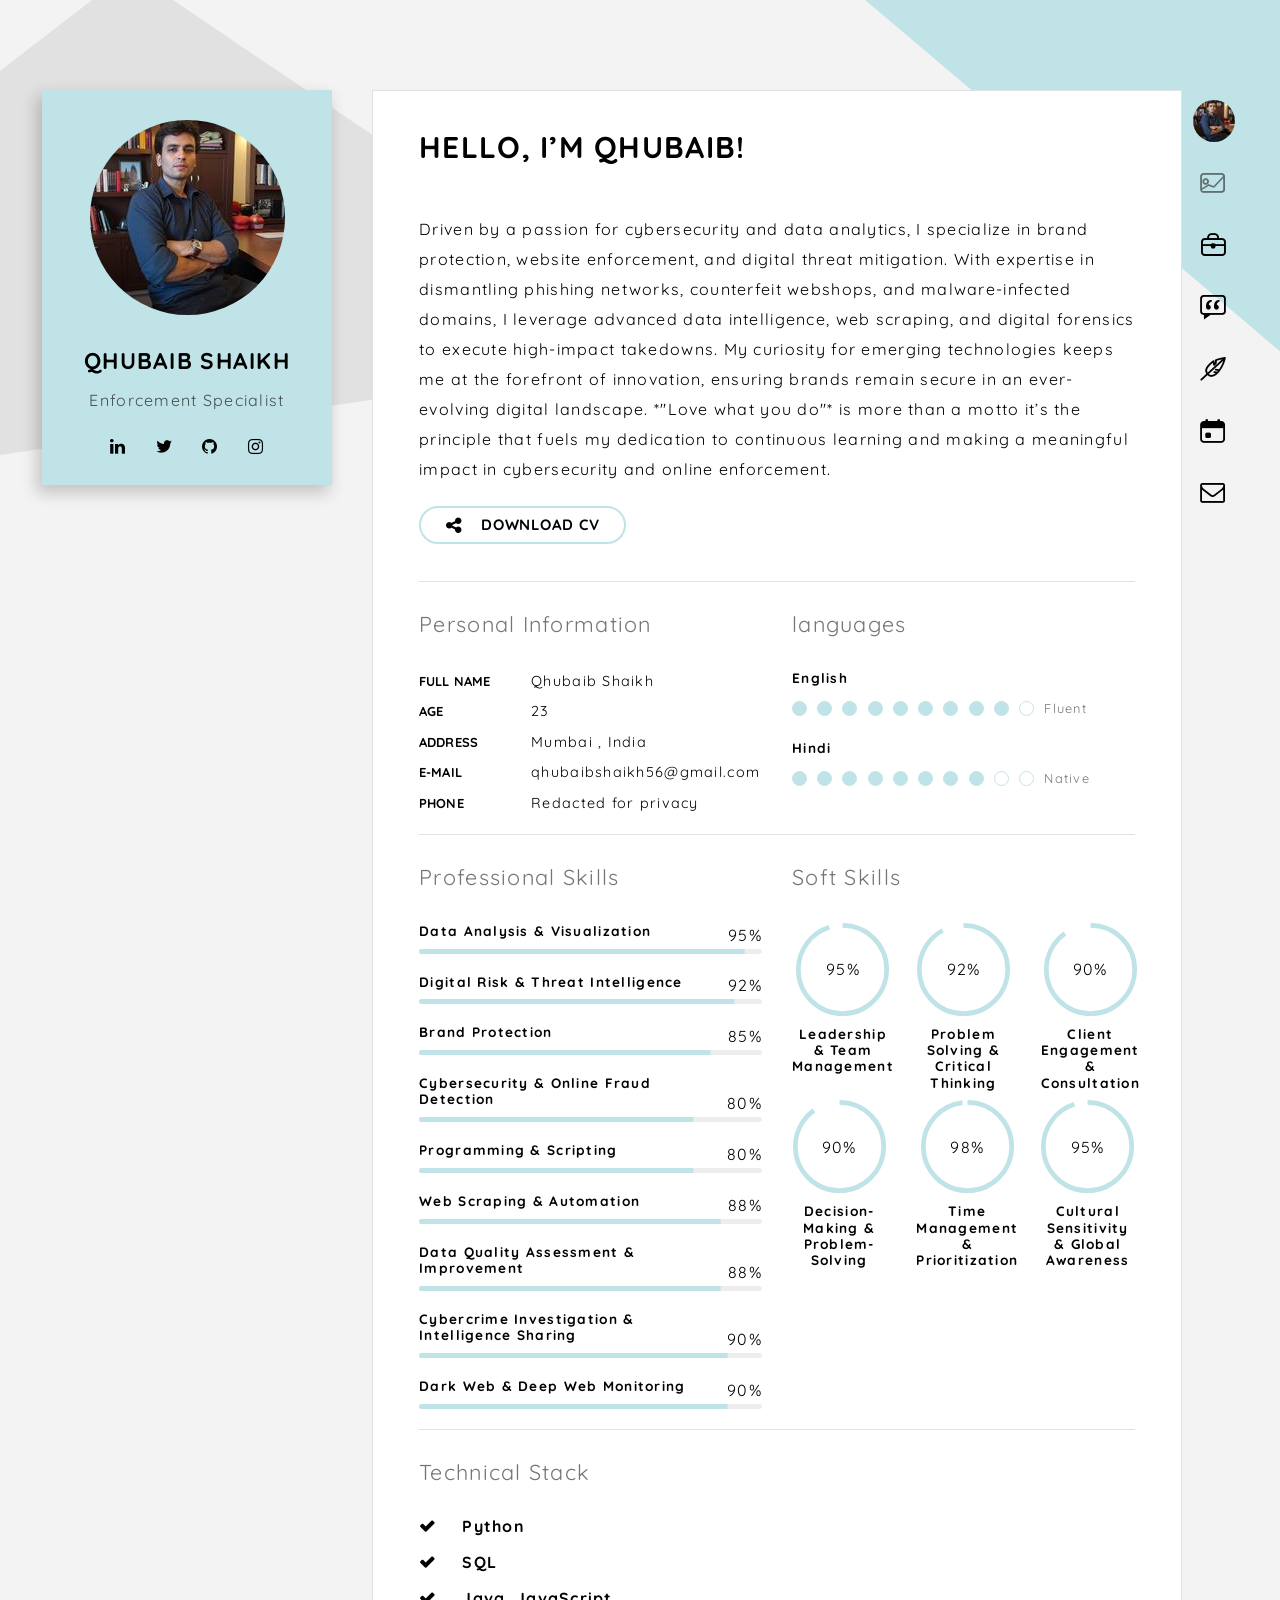
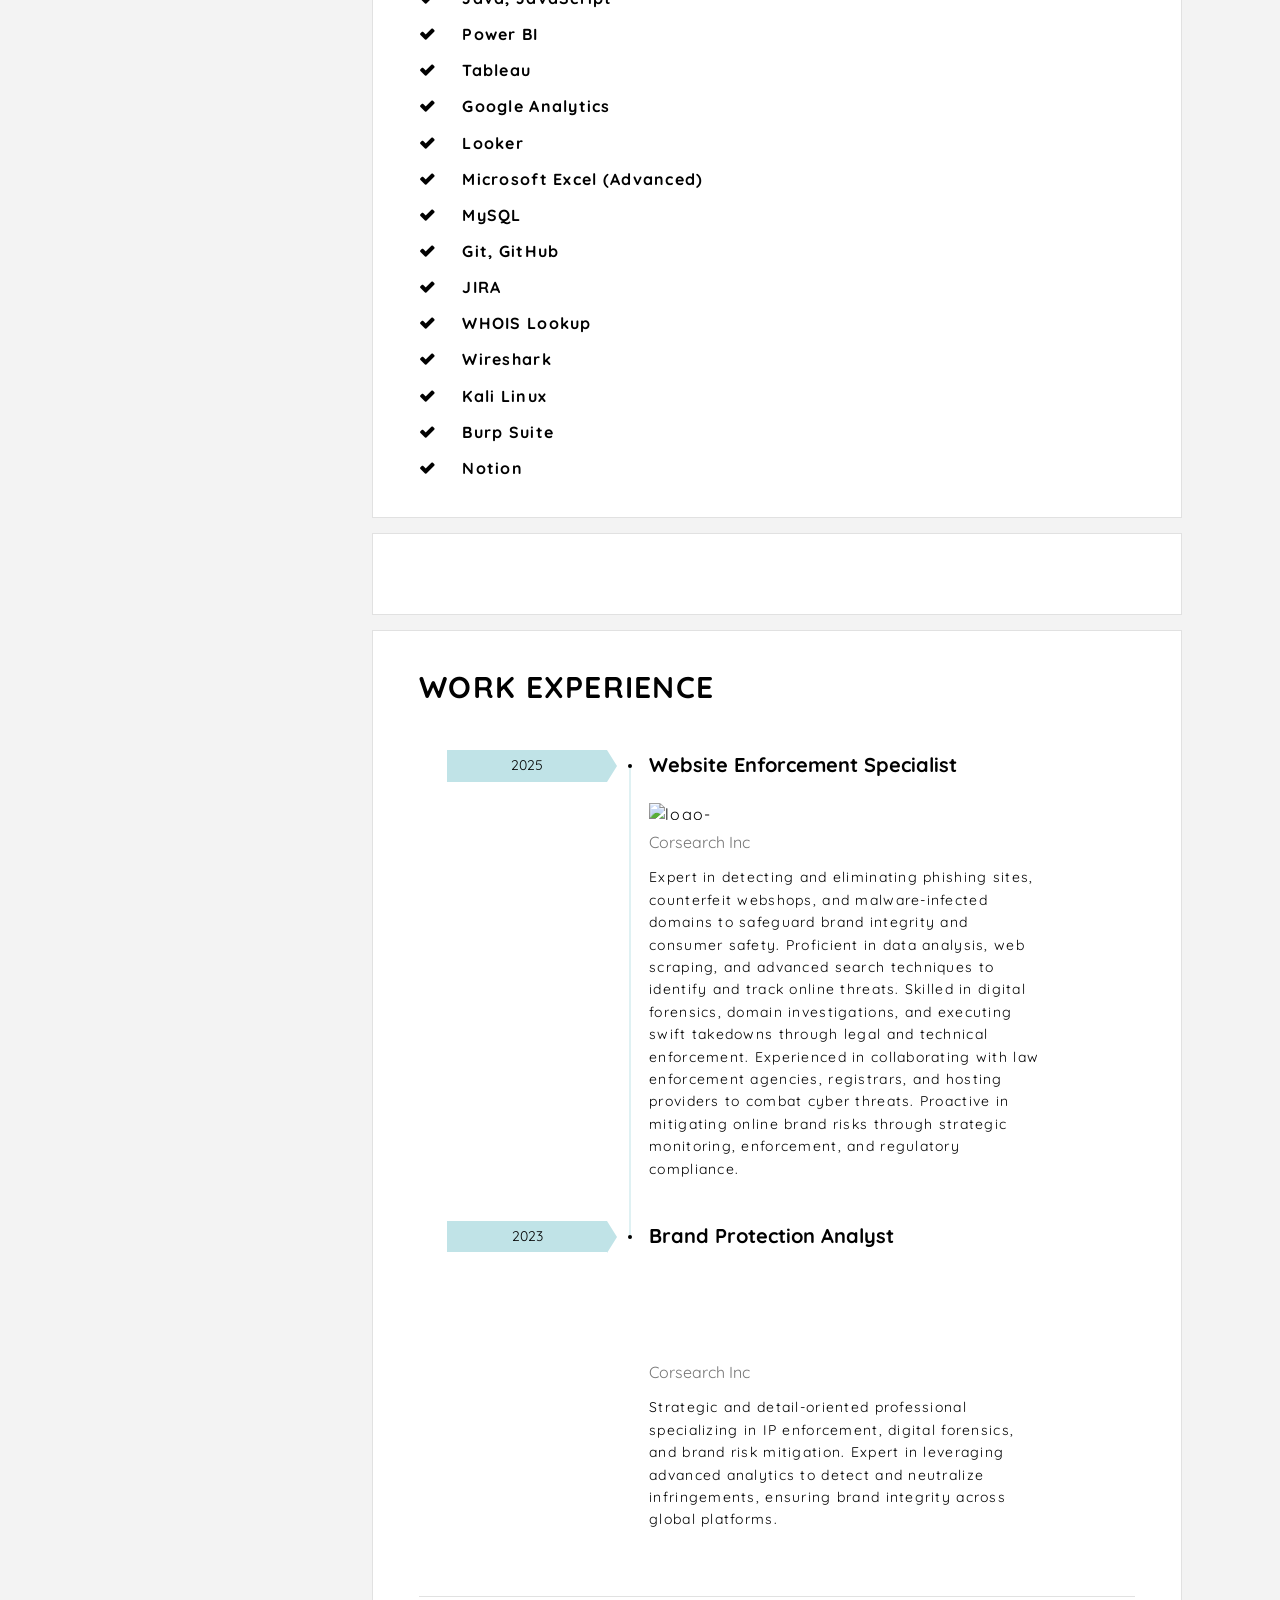
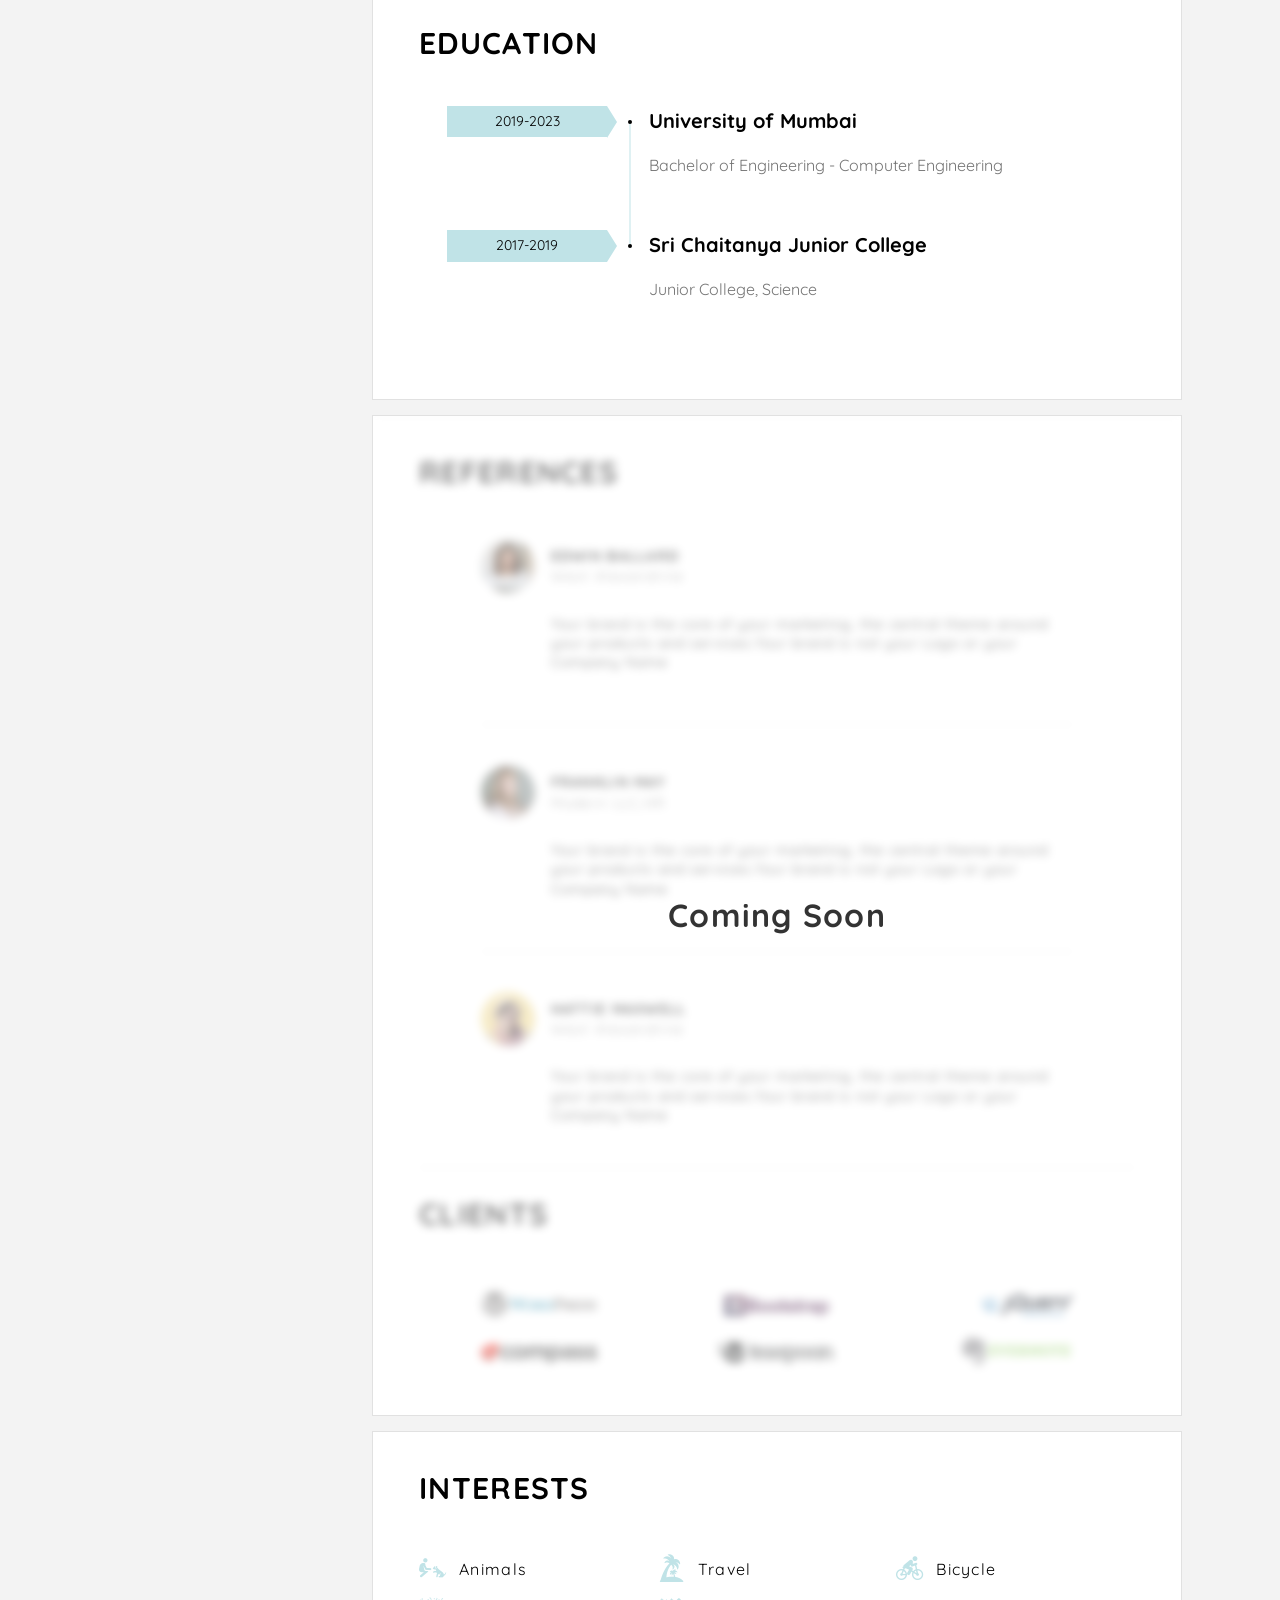
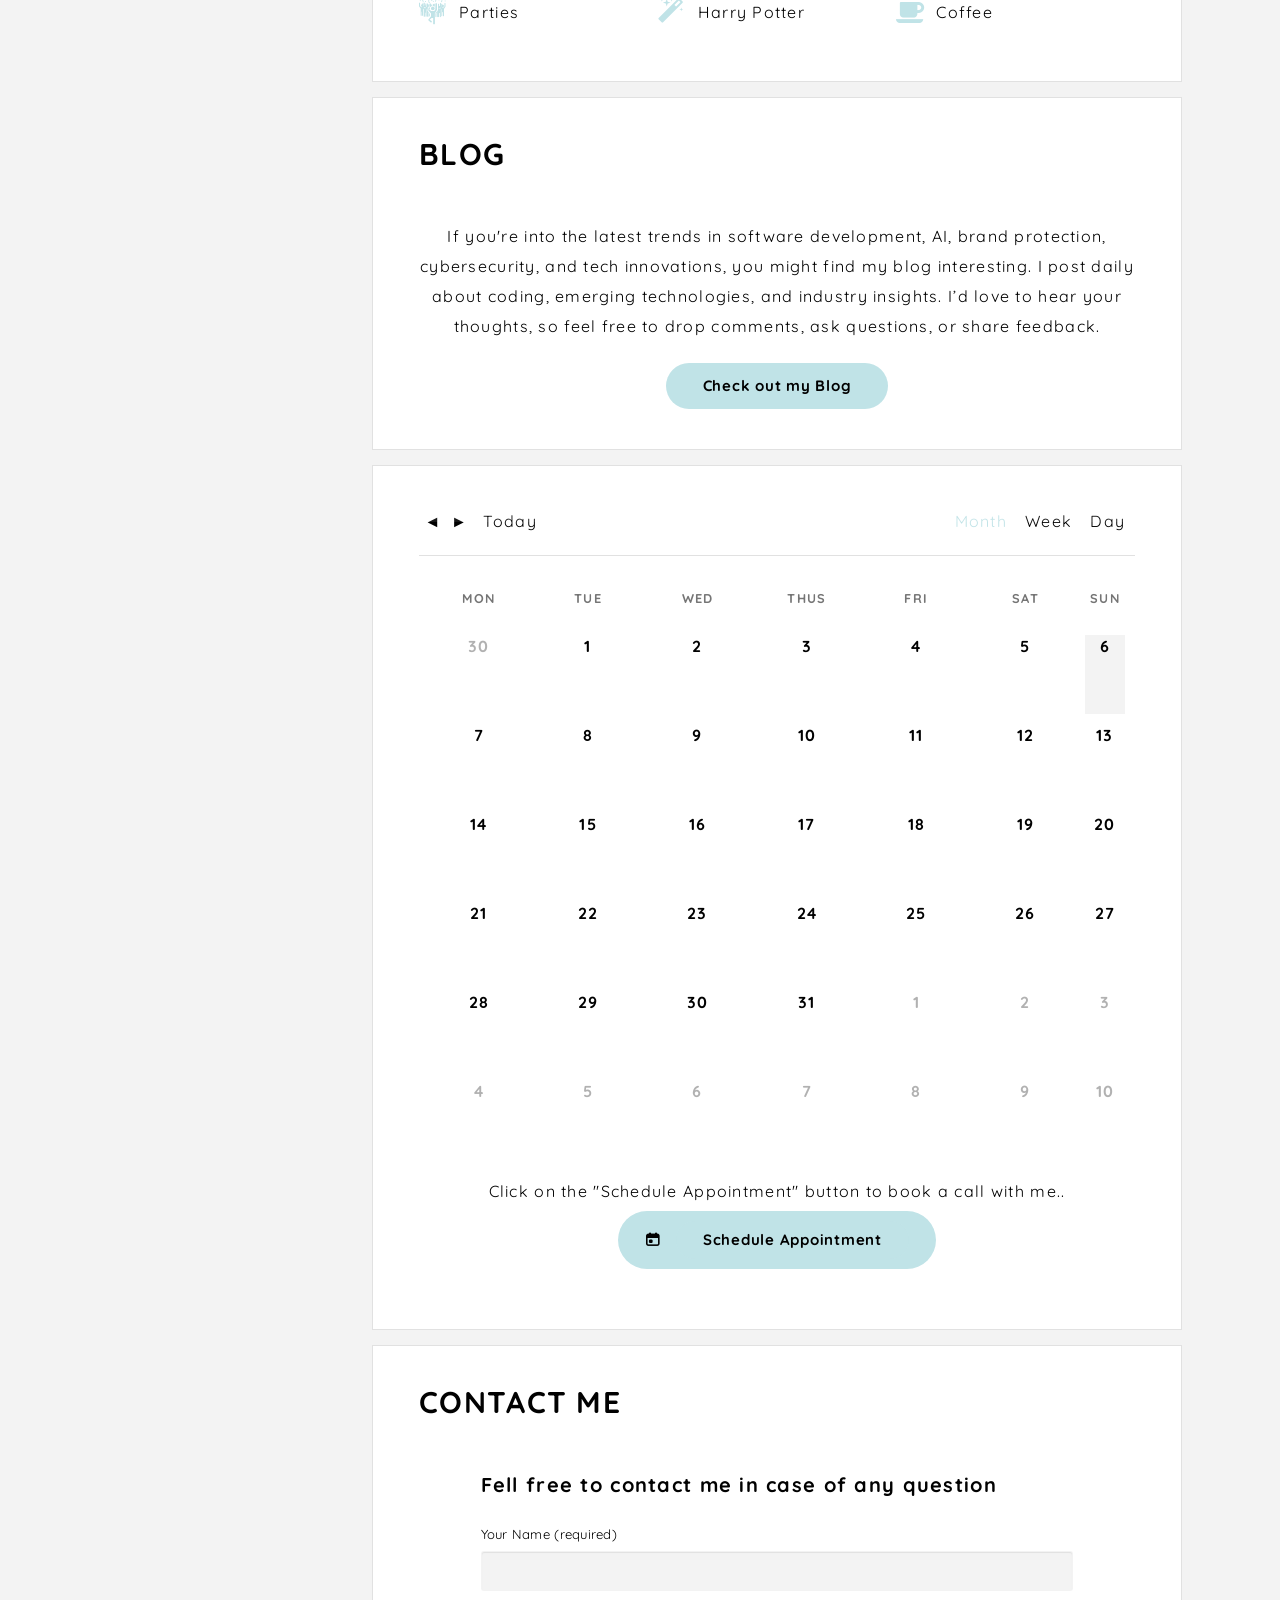
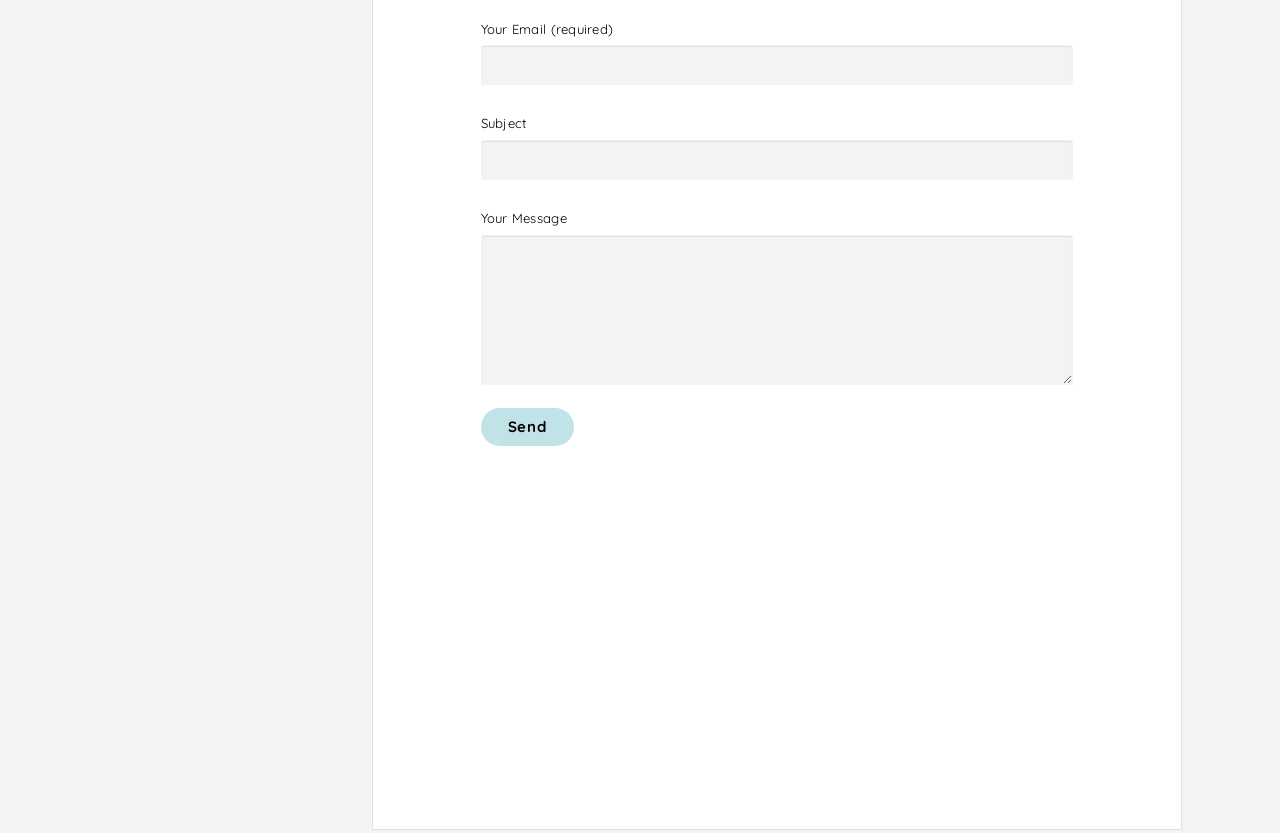
==== commit 63fd6ffc: "Update index.html" ====
--- a/index.html
+++ b/index.html
@@ -684,7 +684,7 @@
                             <h2 class="title-lg text-upper">Hello, I’m Qhubaib!</h2>
                                     <p>Driven by a passion for cybersecurity and data analytics, I specialize in brand protection, website enforcement, and digital threat mitigation. With expertise in dismantling phishing networks, counterfeit webshops, and malware-infected domains, I leverage advanced data intelligence, web scraping, and digital forensics to execute high-impact takedowns. My curiosity for emerging technologies keeps me at the forefront of innovation, ensuring brands remain secure in an ever-evolving digital landscape. *"Love what you do"* is more than a motto it’s the principle that fuels my dedication to continuous learning and making a meaningful impact in cybersecurity and online enforcement.</p>
 <div class="share-box text-left clearfix">
-    <a href="https://drive.google.com/file/d/1ZISF1IWusKdQHIQ3ExjtBU8Q7yaXtoDq/view?usp=sharing" class="share-btn btn btn-bordered btn-upper" download>
+    <a href="https://drive.google.com/file/d/1g2suNWJEqyAQWUcv2l1hFhAsN6JYGA6q/view?usp=sharing" class="share-btn btn btn-bordered btn-upper" download>
         <span class="crt-icon crt-icon-share"></span> Download CV
     </a><!-- Go to www.addthis.com/dashboard to customize your tools --> <div class="addthis_inline_share_toolbox"></div></div>
 <p></p>
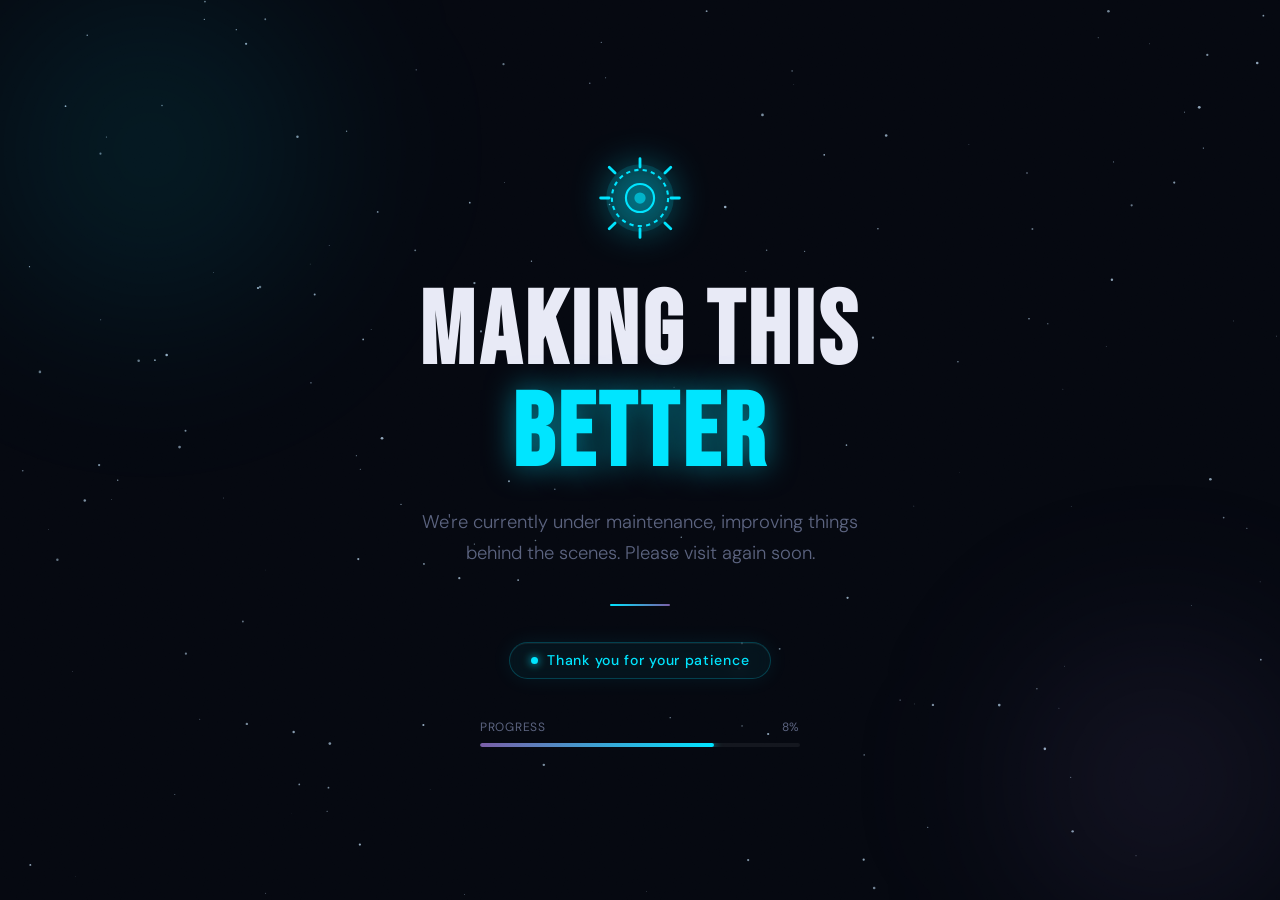
==== commit 068496b9: "Create index.html" ====
--- a/index.html
+++ b/index.html
@@ -1,2165 +1,316 @@
-<!DOCTYPE html><html lang="en-US" xmlns:fb="https://www.facebook.com/2008/fbml" xmlns:addthis="https://www.addthis.com/help/api-spec" class="crt"><head>
-    <style>
-        #portfolio {
-            display: none !important;
-        }
-    </style>
-    
-    <meta charset="UTF-8">
-    <meta http-equiv="X-UA-Compatible" content="IE=edge">
-    <meta name="viewport" content="width=device-width, initial-scale=1">
-        <title> Qhubaib Resume</title>
-<meta name="robots" content="max-image-preview:large">
-<link rel="dns-prefetch" href="//maps.googleapis.com">
-<link rel="dns-prefetch" href="//fonts.googleapis.com">
-<link rel="dns-prefetch" href="//s.w.org">
-<link rel="alternate" type="application/rss+xml" title="Certy - Designer � Feed" href="#feed/">
-<link rel="alternate" type="application/rss+xml" title="Certy - Designer � Comments Feed" href="#comments/feed/">
-		<!-- This site uses the Google Analytics by ExactMetrics plugin v7.10.0 - Using Analytics tracking - https://www.exactmetrics.com/ -->
-							<script src="//www.googletagmanager.com/gtag/js?id=UA-92973565-4" data-cfasync="false" data-wpfc-render="false" type="text/javascript" async=""></script>
-			<script data-cfasync="false" data-wpfc-render="false" type="text/javascript">
-				var em_version = '7.10.0';
-				var em_track_user = true;
-				var em_no_track_reason = '';
-				
-								var disableStrs = [
-															'ga-disable-UA-92973565-4',
-									];
-
-				/* Function to detect opted out users */
-				function __gtagTrackerIsOptedOut() {
-					for (var index = 0; index < disableStrs.length; index++) {
-						if (document.cookie.indexOf(disableStrs[index] + '=true') > -1) {
-							return true;
-						}
-					}
-
-					return false;
-				}
-
-				/* Disable tracking if the opt-out cookie exists. */
-				if (__gtagTrackerIsOptedOut()) {
-					for (var index = 0; index < disableStrs.length; index++) {
-						window[disableStrs[index]] = true;
-					}
-				}
-
-				/* Opt-out function */
-				function __gtagTrackerOptout() {
-					for (var index = 0; index < disableStrs.length; index++) {
-						document.cookie = disableStrs[index] + '=true; expires=Thu, 31 Dec 2099 23:59:59 UTC; path=/';
-						window[disableStrs[index]] = true;
-					}
-				}
-
-				if ('undefined' === typeof gaOptout) {
-					function gaOptout() {
-						__gtagTrackerOptout();
-					}
-				}
-								window.dataLayer = window.dataLayer || [];
-
-				window.ExactMetricsDualTracker = {
-					helpers: {},
-					trackers: {},
-				};
-				if (em_track_user) {
-					function __gtagDataLayer() {
-						dataLayer.push(arguments);
-					}
-
-					function __gtagTracker(type, name, parameters) {
-						if (!parameters) {
-							parameters = {};
-						}
-
-						if (parameters.send_to) {
-							__gtagDataLayer.apply(null, arguments);
-							return;
-						}
-
-						if (type === 'event') {
-							
-														parameters.send_to = exactmetrics_frontend.ua;
-							__gtagDataLayer(type, name, parameters);
-													} else {
-							__gtagDataLayer.apply(null, arguments);
-						}
-					}
-
-					__gtagTracker('js', new Date());
-					__gtagTracker('set', {
-						'developer_id.dNDMyYj': true,
-											});
-															__gtagTracker('config', 'UA-92973565-4', {"forceSSL":"true"} );
-										window.gtag = __gtagTracker;										(function () {
-						/* https://developers.google.com/analytics/devguides/collection/analyticsjs/ */
-						/* ga and __gaTracker compatibility shim. */
-						var noopfn = function () {
-							return null;
-						};
-						var newtracker = function () {
-							return new Tracker();
-						};
-						var Tracker = function () {
-							return null;
-						};
-						var p = Tracker.prototype;
-						p.get = noopfn;
-						p.set = noopfn;
-						p.send = function () {
-							var args = Array.prototype.slice.call(arguments);
-							args.unshift('send');
-							__gaTracker.apply(null, args);
-						};
-						var __gaTracker = function () {
-							var len = arguments.length;
-							if (len === 0) {
-								return;
-							}
-							var f = arguments[len - 1];
-							if (typeof f !== 'object' || f === null || typeof f.hitCallback !== 'function') {
-								if ('send' === arguments[0]) {
-									var hitConverted, hitObject = false, action;
-									if ('event' === arguments[1]) {
-										if ('undefined' !== typeof arguments[3]) {
-											hitObject = {
-												'eventAction': arguments[3],
-												'eventCategory': arguments[2],
-												'eventLabel': arguments[4],
-												'value': arguments[5] ? arguments[5] : 1,
-											}
-										}
-									}
-									if ('pageview' === arguments[1]) {
-										if ('undefined' !== typeof arguments[2]) {
-											hitObject = {
-												'eventAction': 'page_view',
-												'page_path': arguments[2],
-											}
-										}
-									}
-									if (typeof arguments[2] === 'object') {
-										hitObject = arguments[2];
-									}
-									if (typeof arguments[5] === 'object') {
-										Object.assign(hitObject, arguments[5]);
-									}
-									if ('undefined' !== typeof arguments[1].hitType) {
-										hitObject = arguments[1];
-										if ('pageview' === hitObject.hitType) {
-											hitObject.eventAction = 'page_view';
-										}
-									}
-									if (hitObject) {
-										action = 'timing' === arguments[1].hitType ? 'timing_complete' : hitObject.eventAction;
-										hitConverted = mapArgs(hitObject);
-										__gtagTracker('event', action, hitConverted);
-									}
-								}
-								return;
-							}
-
-							function mapArgs(args) {
-								var arg, hit = {};
-								var gaMap = {
-									'eventCategory': 'event_category',
-									'eventAction': 'event_action',
-									'eventLabel': 'event_label',
-									'eventValue': 'event_value',
-									'nonInteraction': 'non_interaction',
-									'timingCategory': 'event_category',
-									'timingVar': 'name',
-									'timingValue': 'value',
-									'timingLabel': 'event_label',
-									'page': 'page_path',
-									'location': 'page_location',
-									'title': 'page_title',
-								};
-								for (arg in args) {
-																		if (!(!args.hasOwnProperty(arg) || !gaMap.hasOwnProperty(arg))) {
-										hit[gaMap[arg]] = args[arg];
-									} else {
-										hit[arg] = args[arg];
-									}
-								}
-								return hit;
-							}
-
-							try {
-								f.hitCallback();
-							} catch (ex) {
-							}
-						};
-						__gaTracker.create = newtracker;
-						__gaTracker.getByName = newtracker;
-						__gaTracker.getAll = function () {
-							return [];
-						};
-						__gaTracker.remove = noopfn;
-						__gaTracker.loaded = true;
-						window['__gaTracker'] = __gaTracker;
-					})();
-									} else {
-										console.log("");
-					(function () {
-						function __gtagTracker() {
-							return null;
-						}
-
-						window['__gtagTracker'] = __gtagTracker;
-						window['gtag'] = __gtagTracker;
-					})();
-									}
-			</script>
-				<!-- / Google Analytics by ExactMetrics -->
-		<script type="text/javascript">
-window._wpemojiSettings = {"baseUrl":"https:\/\/s.w.org\/images\/core\/emoji\/13.1.0\/72x72\/","ext":".png","svgUrl":"https:\/\/s.w.org\/images\/core\/emoji\/13.1.0\/svg\/","svgExt":".svg","source":{"concatemoji":"https:\/\/certy.px-lab.com\/designer\/wp-includes\/js\/wp-emoji-release.min.js?ver=5.9.10"}};
-/*! This file is auto-generated */
-!function(e,a,t){var n,r,o,i=a.createElement("canvas"),p=i.getContext&&i.getContext("2d");function s(e,t){var a=String.fromCharCode;p.clearRect(0,0,i.width,i.height),p.fillText(a.apply(this,e),0,0);e=i.toDataURL();return p.clearRect(0,0,i.width,i.height),p.fillText(a.apply(this,t),0,0),e===i.toDataURL()}function c(e){var t=a.createElement("script");t.src=e,t.defer=t.type="text/javascript",a.getElementsByTagName("head")[0].appendChild(t)}for(o=Array("flag","emoji"),t.supports={everything:!0,everythingExceptFlag:!0},r=0;r<o.length;r++)t.supports[o[r]]=function(e){if(!p||!p.fillText)return!1;switch(p.textBaseline="top",p.font="600 32px Arial",e){case"flag":return s([127987,65039,8205,9895,65039],[127987,65039,8203,9895,65039])?!1:!s([55356,56826,55356,56819],[55356,56826,8203,55356,56819])&&!s([55356,57332,56128,56423,56128,56418,56128,56421,56128,56430,56128,56423,56128,56447],[55356,57332,8203,56128,56423,8203,56128,56418,8203,56128,56421,8203,56128,56430,8203,56128,56423,8203,56128,56447]);case"emoji":return!s([10084,65039,8205,55357,56613],[10084,65039,8203,55357,56613])}return!1}(o[r]),t.supports.everything=t.supports.everything&&t.supports[o[r]],"flag"!==o[r]&&(t.supports.everythingExceptFlag=t.supports.everythingExceptFlag&&t.supports[o[r]]);t.supports.everythingExceptFlag=t.supports.everythingExceptFlag&&!t.supports.flag,t.DOMReady=!1,t.readyCallback=function(){t.DOMReady=!0},t.supports.everything||(n=function(){t.readyCallback()},a.addEventListener?(a.addEventListener("DOMContentLoaded",n,!1),e.addEventListener("load",n,!1)):(e.attachEvent("onload",n),a.attachEvent("onreadystatechange",function(){"complete"===a.readyState&&t.readyCallback()})),(n=t.source||{}).concatemoji?c(n.concatemoji):n.wpemoji&&n.twemoji&&(c(n.twemoji),c(n.wpemoji)))}(window,document,window._wpemojiSettings);
+<!DOCTYPE html>
+<html lang="en">
+<head>
+  <meta charset="UTF-8" />
+  <meta name="viewport" content="width=device-width, initial-scale=1.0"/>
+  <title>Under Maintenance</title>
+  <link href="https://fonts.googleapis.com/css2?family=Bebas+Neue&family=DM+Sans:wght@300;400;500&display=swap" rel="stylesheet"/>
+  <style>
+    *, *::before, *::after { box-sizing: border-box; margin: 0; padding: 0; }
+
+    :root {
+      --bg: #050810;
+      --surface: #0c1020;
+      --accent: #00e5ff;
+      --accent2: #7b5ea7;
+      --text: #e8eaf6;
+      --muted: #5c6480;
+      --glow: rgba(0, 229, 255, 0.15);
+    }
+
+    html, body {
+      height: 100%;
+      width: 100%;
+      overflow: hidden;
+      background: var(--bg);
+      color: var(--text);
+      font-family: 'DM Sans', sans-serif;
+    }
+
+    /* ── Canvas background ── */
+    canvas#stars {
+      position: fixed;
+      inset: 0;
+      z-index: 0;
+    }
+
+    /* ── Noise grain overlay ── */
+    body::before {
+      content: '';
+      position: fixed;
+      inset: 0;
+      z-index: 1;
+      background-image: url("data:image/svg+xml,%3Csvg viewBox='0 0 200 200' xmlns='http://www.w3.org/2000/svg'%3E%3Cfilter id='n'%3E%3CfeTurbulence type='fractalNoise' baseFrequency='0.9' numOctaves='4' stitchTiles='stitch'/%3E%3C/filter%3E%3Crect width='100%25' height='100%25' filter='url(%23n)' opacity='0.04'/%3E%3C/svg%3E");
+      background-size: 180px;
+      pointer-events: none;
+      opacity: 0.4;
+    }
+
+    /* ── Glowing orb ── */
+    .orb {
+      position: fixed;
+      border-radius: 50%;
+      filter: blur(80px);
+      pointer-events: none;
+      z-index: 1;
+    }
+    .orb-1 {
+      width: 500px; height: 500px;
+      background: radial-gradient(circle, rgba(0,229,255,0.12) 0%, transparent 70%);
+      top: -100px; left: -100px;
+      animation: drift1 12s ease-in-out infinite alternate;
+    }
+    .orb-2 {
+      width: 400px; height: 400px;
+      background: radial-gradient(circle, rgba(123,94,167,0.18) 0%, transparent 70%);
+      bottom: -80px; right: -80px;
+      animation: drift2 15s ease-in-out infinite alternate;
+    }
+    @keyframes drift1 { to { transform: translate(60px, 80px); } }
+    @keyframes drift2 { to { transform: translate(-60px, -60px); } }
+
+    /* ── Main wrapper ── */
+    .scene {
+      position: relative;
+      z-index: 2;
+      height: 100vh;
+      display: flex;
+      flex-direction: column;
+      align-items: center;
+      justify-content: center;
+      text-align: center;
+      padding: 2rem;
+    }
+
+    /* ── Gear icon SVG ── */
+    .gear-wrap {
+      position: relative;
+      width: 90px;
+      height: 90px;
+      margin-bottom: 2.5rem;
+      opacity: 0;
+      animation: fadeUp 0.8s 0.2s forwards;
+    }
+    .gear-wrap svg {
+      width: 100%;
+      height: 100%;
+      filter: drop-shadow(0 0 16px var(--accent));
+    }
+    .gear-outer { animation: spinSlow 8s linear infinite; transform-origin: center; }
+    .gear-inner { animation: spinSlow 6s linear infinite reverse; transform-origin: center; }
+
+    /* ── Headline ── */
+    .headline {
+      font-family: 'Bebas Neue', sans-serif;
+      font-size: clamp(2.8rem, 8vw, 6.5rem);
+      letter-spacing: 0.04em;
+      line-height: 1;
+      color: var(--text);
+      opacity: 0;
+      animation: fadeUp 0.8s 0.4s forwards;
+    }
+    .headline span {
+      color: var(--accent);
+      text-shadow: 0 0 30px rgba(0,229,255,0.5);
+    }
+
+    /* ── Subtitle ── */
+    .subtitle {
+      margin-top: 1.2rem;
+      font-size: clamp(0.95rem, 2.5vw, 1.15rem);
+      font-weight: 300;
+      color: var(--muted);
+      max-width: 440px;
+      line-height: 1.7;
+      opacity: 0;
+      animation: fadeUp 0.8s 0.6s forwards;
+    }
+
+    /* ── Divider ── */
+    .divider {
+      margin: 2.2rem auto;
+      width: 60px;
+      height: 2px;
+      background: linear-gradient(90deg, var(--accent), var(--accent2));
+      border-radius: 2px;
+      opacity: 0;
+      animation: fadeUp 0.8s 0.75s forwards;
+    }
+
+    /* ── Thank-you badge ── */
+    .badge {
+      display: inline-flex;
+      align-items: center;
+      gap: 0.6rem;
+      padding: 0.55rem 1.3rem;
+      border: 1px solid rgba(0,229,255,0.22);
+      border-radius: 100px;
+      background: rgba(0,229,255,0.05);
+      font-size: 0.88rem;
+      font-weight: 500;
+      letter-spacing: 0.05em;
+      color: var(--accent);
+      backdrop-filter: blur(8px);
+      opacity: 0;
+      animation: fadeUp 0.8s 0.9s forwards;
+      box-shadow: 0 0 20px rgba(0,229,255,0.08), inset 0 1px 0 rgba(255,255,255,0.05);
+    }
+    .badge-dot {
+      width: 7px; height: 7px;
+      border-radius: 50%;
+      background: var(--accent);
+      box-shadow: 0 0 8px var(--accent);
+      animation: pulse 1.8s ease-in-out infinite;
+    }
+    @keyframes pulse {
+      0%, 100% { opacity: 1; transform: scale(1); }
+      50% { opacity: 0.4; transform: scale(0.7); }
+    }
+
+    /* ── Progress bar ── */
+    .progress-wrap {
+      margin-top: 2.5rem;
+      width: min(320px, 90vw);
+      opacity: 0;
+      animation: fadeUp 0.8s 1.05s forwards;
+    }
+    .progress-label {
+      display: flex;
+      justify-content: space-between;
+      font-size: 0.75rem;
+      color: var(--muted);
+      margin-bottom: 0.5rem;
+      letter-spacing: 0.06em;
+      text-transform: uppercase;
+    }
+    .progress-track {
+      height: 4px;
+      border-radius: 4px;
+      background: rgba(255,255,255,0.06);
+      overflow: hidden;
+    }
+    .progress-fill {
+      height: 100%;
+      width: 0%;
+      border-radius: 4px;
+      background: linear-gradient(90deg, var(--accent2), var(--accent));
+      box-shadow: 0 0 10px var(--accent);
+      animation: fillBar 2.5s 1.3s cubic-bezier(0.22,1,0.36,1) forwards;
+    }
+    @keyframes fillBar { to { width: 73%; } }
+
+    /* ── Shared fade-up ── */
+    @keyframes fadeUp {
+      from { opacity: 0; transform: translateY(20px); }
+      to   { opacity: 1; transform: translateY(0); }
+    }
+    @keyframes spinSlow { to { transform: rotate(360deg); } }
+  </style>
+</head>
+<body>
+
+<canvas id="stars"></canvas>
+<div class="orb orb-1"></div>
+<div class="orb orb-2"></div>
+
+<section class="scene">
+
+  <!-- Gear -->
+  <div class="gear-wrap">
+    <svg viewBox="0 0 64 64" fill="none" xmlns="http://www.w3.org/2000/svg">
+      <g class="gear-outer">
+        <path fill="#00e5ff" fill-opacity="0.15" d="M32 8a24 24 0 1 0 0 48A24 24 0 0 0 32 8Z"/>
+        <path stroke="#00e5ff" stroke-width="2" stroke-linecap="round"
+          d="M32 4v6M32 54v6M4 32h6M54 32h6M10.1 10.1l4.2 4.2M49.7 49.7l4.2 4.2M10.1 53.9l4.2-4.2M49.7 14.3l4.2-4.2"/>
+        <circle cx="32" cy="32" r="20" stroke="#00e5ff" stroke-width="1.5" stroke-dasharray="3 3"/>
+      </g>
+      <g class="gear-inner">
+        <circle cx="32" cy="32" r="10" fill="#00e5ff" fill-opacity="0.1" stroke="#00e5ff" stroke-width="1.5"/>
+        <circle cx="32" cy="32" r="4" fill="#00e5ff" fill-opacity="0.6"/>
+      </g>
+    </svg>
+  </div>
+
+  <!-- Text -->
+  <h1 class="headline">Making This<br/><span>Better</span></h1>
+  <p class="subtitle">We're currently under maintenance, improving things behind the scenes. Please visit again soon.</p>
+
+  <div class="divider"></div>
+
+  <div class="badge">
+    <span class="badge-dot"></span>
+    Thank you for your patience
+  </div>
+
+  <!-- Progress -->
+  <div class="progress-wrap">
+    <div class="progress-label">
+      <span>Progress</span>
+      <span id="pct">0%</span>
+    </div>
+    <div class="progress-track">
+      <div class="progress-fill"></div>
+    </div>
+  </div>
+
+</section>
+
+<script>
+  /* ── Starfield ── */
+  const canvas = document.getElementById('stars');
+  const ctx = canvas.getContext('2d');
+  let W, H, stars = [];
+
+  function resize() {
+    W = canvas.width = window.innerWidth;
+    H = canvas.height = window.innerHeight;
+  }
+
+  function mkStars(n = 160) {
+    stars = Array.from({length: n}, () => ({
+      x: Math.random() * W,
+      y: Math.random() * H,
+      r: Math.random() * 1.2 + 0.2,
+      a: Math.random(),
+      speed: Math.random() * 0.004 + 0.001,
+      drift: (Math.random() - 0.5) * 0.08
+    }));
+  }
+
+  function drawStars() {
+    ctx.clearRect(0, 0, W, H);
+    stars.forEach(s => {
+      s.a += s.speed;
+      s.x += s.drift;
+      if (s.x > W + 2) s.x = -2;
+      if (s.x < -2) s.x = W + 2;
+      const alpha = (Math.sin(s.a) * 0.5 + 0.5) * 0.7 + 0.1;
+      ctx.beginPath();
+      ctx.arc(s.x, s.y, s.r, 0, Math.PI * 2);
+      ctx.fillStyle = `rgba(200, 230, 255, ${alpha})`;
+      ctx.fill();
+    });
+    requestAnimationFrame(drawStars);
+  }
+
+  resize();
+  mkStars();
+  drawStars();
+  window.addEventListener('resize', () => { resize(); mkStars(); });
+
+  /* ── Animate percentage counter ── */
+  setTimeout(() => {
+    const el = document.getElementById('pct');
+    let v = 0;
+    const end = 73;
+    const dur = 2500;
+    const step = dur / end;
+    const t = setInterval(() => {
+      v = Math.min(v + 1, end);
+      el.textContent = v + '%';
+      if (v >= end) clearInterval(t);
+    }, step);
+  }, 1300);
 </script>
-<style type="text/css">
-img.wp-smiley,
-img.emoji {
-	display: inline !important;
-	border: none !important;
-	box-shadow: none !important;
-	height: 1em !important;
-	width: 1em !important;
-	margin: 0 0.07em !important;
-	vertical-align: -0.1em !important;
-	background: none !important;
-	padding: 0 !important;
-}
-</style>
-	<link rel="stylesheet" id="fullcalendar-css-css" href="css/fullcalendar.css" type="text/css" media="all">
-<link rel="stylesheet" id="bootstrap-apcal-css" href="css/bootstrap-apcal.css" type="text/css" media="all">
-<link rel="stylesheet" id="datepicker-css-css" href="css/jquery-ui-1.8.23.custom.css" type="text/css" media="all">
-<link rel="stylesheet" id="wp-block-library-css" href="css/style.min.css" type="text/css" media="all">
-<style id="global-styles-inline-css" type="text/css">
-body{--wp--preset--color--black: #000000;--wp--preset--color--cyan-bluish-gray: #abb8c3;--wp--preset--color--white: #ffffff;--wp--preset--color--pale-pink: #f78da7;--wp--preset--color--vivid-red: #cf2e2e;--wp--preset--color--luminous-vivid-orange: #ff6900;--wp--preset--color--luminous-vivid-amber: #fcb900;--wp--preset--color--light-green-cyan: #7bdcb5;--wp--preset--color--vivid-green-cyan: #00d084;--wp--preset--color--pale-cyan-blue: #8ed1fc;--wp--preset--color--vivid-cyan-blue: #0693e3;--wp--preset--color--vivid-purple: #9b51e0;--wp--preset--gradient--vivid-cyan-blue-to-vivid-purple: linear-gradient(135deg,rgba(6,147,227,1) 0%,rgb(155,81,224) 100%);--wp--preset--gradient--light-green-cyan-to-vivid-green-cyan: linear-gradient(135deg,rgb(122,220,180) 0%,rgb(0,208,130) 100%);--wp--preset--gradient--luminous-vivid-amber-to-luminous-vivid-orange: linear-gradient(135deg,rgba(252,185,0,1) 0%,rgba(255,105,0,1) 100%);--wp--preset--gradient--luminous-vivid-orange-to-vivid-red: linear-gradient(135deg,rgba(255,105,0,1) 0%,rgb(207,46,46) 100%);--wp--preset--gradient--very-light-gray-to-cyan-bluish-gray: linear-gradient(135deg,rgb(238,238,238) 0%,rgb(169,184,195) 100%);--wp--preset--gradient--cool-to-warm-spectrum: linear-gradient(135deg,rgb(74,234,220) 0%,rgb(151,120,209) 20%,rgb(207,42,186) 40%,rgb(238,44,130) 60%,rgb(251,105,98) 80%,rgb(254,248,76) 100%);--wp--preset--gradient--blush-light-purple: linear-gradient(135deg,rgb(255,206,236) 0%,rgb(152,150,240) 100%);--wp--preset--gradient--blush-bordeaux: linear-gradient(135deg,rgb(254,205,165) 0%,rgb(254,45,45) 50%,rgb(107,0,62) 100%);--wp--preset--gradient--luminous-dusk: linear-gradient(135deg,rgb(255,203,112) 0%,rgb(199,81,192) 50%,rgb(65,88,208) 100%);--wp--preset--gradient--pale-ocean: linear-gradient(135deg,rgb(255,245,203) 0%,rgb(182,227,212) 50%,rgb(51,167,181) 100%);--wp--preset--gradient--electric-grass: linear-gradient(135deg,rgb(202,248,128) 0%,rgb(113,206,126) 100%);--wp--preset--gradient--midnight: linear-gradient(135deg,rgb(2,3,129) 0%,rgb(40,116,252) 100%);--wp--preset--duotone--dark-grayscale: url('index.html#wp-duotone-dark-grayscale');--wp--preset--duotone--grayscale: url('index.html#wp-duotone-grayscale');--wp--preset--duotone--purple-yellow: url('index.html#wp-duotone-purple-yellow');--wp--preset--duotone--blue-red: url('index.html#wp-duotone-blue-red');--wp--preset--duotone--midnight: url('index.html#wp-duotone-midnight');--wp--preset--duotone--magenta-yellow: url('index.html#wp-duotone-magenta-yellow');--wp--preset--duotone--purple-green: url('index.html#wp-duotone-purple-green');--wp--preset--duotone--blue-orange: url('index.html#wp-duotone-blue-orange');--wp--preset--font-size--small: 13px;--wp--preset--font-size--medium: 20px;--wp--preset--font-size--large: 36px;--wp--preset--font-size--x-large: 42px;}.has-black-color{color: var(--wp--preset--color--black) !important;}.has-cyan-bluish-gray-color{color: var(--wp--preset--color--cyan-bluish-gray) !important;}.has-white-color{color: var(--wp--preset--color--white) !important;}.has-pale-pink-color{color: var(--wp--preset--color--pale-pink) !important;}.has-vivid-red-color{color: var(--wp--preset--color--vivid-red) !important;}.has-luminous-vivid-orange-color{color: var(--wp--preset--color--luminous-vivid-orange) !important;}.has-luminous-vivid-amber-color{color: var(--wp--preset--color--luminous-vivid-amber) !important;}.has-light-green-cyan-color{color: var(--wp--preset--color--light-green-cyan) !important;}.has-vivid-green-cyan-color{color: var(--wp--preset--color--vivid-green-cyan) !important;}.has-pale-cyan-blue-color{color: var(--wp--preset--color--pale-cyan-blue) !important;}.has-vivid-cyan-blue-color{color: var(--wp--preset--color--vivid-cyan-blue) !important;}.has-vivid-purple-color{color: var(--wp--preset--color--vivid-purple) !important;}.has-black-background-color{background-color: var(--wp--preset--color--black) !important;}.has-cyan-bluish-gray-background-color{background-color: var(--wp--preset--color--cyan-bluish-gray) !important;}.has-white-background-color{background-color: var(--wp--preset--color--white) !important;}.has-pale-pink-background-color{background-color: var(--wp--preset--color--pale-pink) !important;}.has-vivid-red-background-color{background-color: var(--wp--preset--color--vivid-red) !important;}.has-luminous-vivid-orange-background-color{background-color: var(--wp--preset--color--luminous-vivid-orange) !important;}.has-luminous-vivid-amber-background-color{background-color: var(--wp--preset--color--luminous-vivid-amber) !important;}.has-light-green-cyan-background-color{background-color: var(--wp--preset--color--light-green-cyan) !important;}.has-vivid-green-cyan-background-color{background-color: var(--wp--preset--color--vivid-green-cyan) !important;}.has-pale-cyan-blue-background-color{background-color: var(--wp--preset--color--pale-cyan-blue) !important;}.has-vivid-cyan-blue-background-color{background-color: var(--wp--preset--color--vivid-cyan-blue) !important;}.has-vivid-purple-background-color{background-color: var(--wp--preset--color--vivid-purple) !important;}.has-black-border-color{border-color: var(--wp--preset--color--black) !important;}.has-cyan-bluish-gray-border-color{border-color: var(--wp--preset--color--cyan-bluish-gray) !important;}.has-white-border-color{border-color: var(--wp--preset--color--white) !important;}.has-pale-pink-border-color{border-color: var(--wp--preset--color--pale-pink) !important;}.has-vivid-red-border-color{border-color: var(--wp--preset--color--vivid-red) !important;}.has-luminous-vivid-orange-border-color{border-color: var(--wp--preset--color--luminous-vivid-orange) !important;}.has-luminous-vivid-amber-border-color{border-color: var(--wp--preset--color--luminous-vivid-amber) !important;}.has-light-green-cyan-border-color{border-color: var(--wp--preset--color--light-green-cyan) !important;}.has-vivid-green-cyan-border-color{border-color: var(--wp--preset--color--vivid-green-cyan) !important;}.has-pale-cyan-blue-border-color{border-color: var(--wp--preset--color--pale-cyan-blue) !important;}.has-vivid-cyan-blue-border-color{border-color: var(--wp--preset--color--vivid-cyan-blue) !important;}.has-vivid-purple-border-color{border-color: var(--wp--preset--color--vivid-purple) !important;}.has-vivid-cyan-blue-to-vivid-purple-gradient-background{background: var(--wp--preset--gradient--vivid-cyan-blue-to-vivid-purple) !important;}.has-light-green-cyan-to-vivid-green-cyan-gradient-background{background: var(--wp--preset--gradient--light-green-cyan-to-vivid-green-cyan) !important;}.has-luminous-vivid-amber-to-luminous-vivid-orange-gradient-background{background: var(--wp--preset--gradient--luminous-vivid-amber-to-luminous-vivid-orange) !important;}.has-luminous-vivid-orange-to-vivid-red-gradient-background{background: var(--wp--preset--gradient--luminous-vivid-orange-to-vivid-red) !important;}.has-very-light-gray-to-cyan-bluish-gray-gradient-background{background: var(--wp--preset--gradient--very-light-gray-to-cyan-bluish-gray) !important;}.has-cool-to-warm-spectrum-gradient-background{background: var(--wp--preset--gradient--cool-to-warm-spectrum) !important;}.has-blush-light-purple-gradient-background{background: var(--wp--preset--gradient--blush-light-purple) !important;}.has-blush-bordeaux-gradient-background{background: var(--wp--preset--gradient--blush-bordeaux) !important;}.has-luminous-dusk-gradient-background{background: var(--wp--preset--gradient--luminous-dusk) !important;}.has-pale-ocean-gradient-background{background: var(--wp--preset--gradient--pale-ocean) !important;}.has-electric-grass-gradient-background{background: var(--wp--preset--gradient--electric-grass) !important;}.has-midnight-gradient-background{background: var(--wp--preset--gradient--midnight) !important;}.has-small-font-size{font-size: var(--wp--preset--font-size--small) !important;}.has-medium-font-size{font-size: var(--wp--preset--font-size--medium) !important;}.has-large-font-size{font-size: var(--wp--preset--font-size--large) !important;}.has-x-large-font-size{font-size: var(--wp--preset--font-size--x-large) !important;}
-</style>
-<link rel="stylesheet" id="contact-form-7-css" href="css/styles.css" type="text/css" media="all">
-<link rel="stylesheet" id="switcher-css-css" href="css/switcher.css" type="text/css" media="all">
-<link rel="stylesheet" id="Quicksand-css" href="https://fonts.googleapis.com/css?family=Quicksand%3A400%2C700&ver=5.9.10" type="text/css" media="all">
-<link rel="stylesheet" id="Pacifico-css" href="https://fonts.googleapis.com/css?family=Pacifico&ver=5.9.10" type="text/css" media="all">
-<link rel="stylesheet" id="icon-fonts-css" href="css/style.css" type="text/css" media="all">
-<link rel="stylesheet" id="plugin-styles-css" href="css/plugins.min.css" type="text/css" media="all">
-<link rel="stylesheet" id="certy-styles-css" href="css/style.min_1.css" type="text/css" media="all">
-<link rel="stylesheet" id="addthis_all_pages-css" href="css/addthis_wordpress_public.min.css" type="text/css" media="all">
-<script type="text/javascript" src="js/jquery.min.js" id="jquery-core-js"></script>
-<script type="text/javascript" src="js/jquery-migrate.min.js" id="jquery-migrate-js"></script>
-<script type="text/javascript" src="js/core.min.js" id="jquery-ui-core-js"></script>
-<script type="text/javascript" src="js/datepicker.min.js" id="jquery-ui-datepicker-js"></script>
-<script type="text/javascript" id="jquery-ui-datepicker-js-after">
-jQuery(function(jQuery){jQuery.datepicker.setDefaults({"closeText":"Close","currentText":"Today","monthNames":["January","February","March","April","May","June","July","August","September","October","November","December"],"monthNamesShort":["Jan","Feb","Mar","Apr","May","Jun","Jul","Aug","Sep","Oct","Nov","Dec"],"nextText":"Next","prevText":"Previous","dayNames":["Sunday","Monday","Tuesday","Wednesday","Thursday","Friday","Saturday"],"dayNamesShort":["Sun","Mon","Tue","Wed","Thu","Fri","Sat"],"dayNamesMin":["S","M","T","W","T","F","S"],"dateFormat":"MM d, yy","firstDay":1,"isRTL":false});});
-</script>
-<script type="text/javascript" src="js/fullcalendar.min.js" id="full-calendar-js"></script>
-<script type="text/javascript" src="js/calendar.js" id="calendar-js"></script>
-<script type="text/javascript" src="js/moment.min.js" id="moment-min-js"></script>
-<script type="text/javascript" src="js/frontend-gtag.min.js" id="exactmetrics-frontend-script-js"></script>
-<script data-cfasync="false" data-wpfc-render="false" type="text/javascript" id="exactmetrics-frontend-script-js-extra">/* <![CDATA[ */
-var exactmetrics_frontend = {"js_events_tracking":"true","download_extensions":"zip,mp3,mpeg,pdf,docx,pptx,xlsx,rar","inbound_paths":"[{\"path\":\"\\\/go\\\/\",\"label\":\"affiliate\"},{\"path\":\"\\\/recommend\\\/\",\"label\":\"affiliate\"}]","home_url":"https:\/\/certy.px-lab.com\/designer","hash_tracking":"false","ua":"UA-92973565-4","v4_id":""};/* ]]> */
-</script>
-<script type="text/javascript" src="js/modernizr-3.3.1.min.js" id="certy-Modernizer-js-js"></script>
-<link rel="https://api.w.org/" href="#wp-json/"><link rel="alternate" type="application/json" href="#wp-json/wp/v2/pages/5"><link rel="EditURI" type="application/rsd+xml" title="RSD" href="#xmlrpc.php?rsd">
-<link rel="wlwmanifest" type="application/wlwmanifest+xml" href="#wp-includes/wlwmanifest.xml"> 
-<meta name="generator" content="WordPress 5.9.10">
-<link rel="canonical" href="#">
-<link rel="shortlink" href="#">
-<link rel="alternate" type="application/json+oembed" href="#wp-json/oembed/1.0/embed?url=https%3A%2F%2Fcerty.px-lab.com%2Fdesigner%2F">
-<link rel="alternate" type="text/xml+oembed" href="#wp-json/oembed/1.0/embed?url=https%3A%2F%2Fcerty.px-lab.com%2Fdesigner%2F&format=xml">
-<style type="text/css">
-        body {
-            font-family: 'Quicksand', sans-serif; }
-        
-        .crt-logo {
-            font-family: 'Pacifico', handwriting; }
-        .text-primary,
-                    .crt-icon-list .crt-icon,
-                    .post-title a:hover,
-                    .crt-nav .menu-item-object-post.current-menu-item a,
-                    .crt-nav .menu-item-object-page.current-menu-item a,
-                    .crt-nav .menu-item-object-category.current-menu-item a,
-
-                     .fc-state-active,
-                     .fc-state-active .fc-button-inner{
-                        color: #c0e3e7;
-                    }
-                    
-                    mark,
-                    input[type='submit'],
-                    .bg-primary,
-                    .btn-primary,
-                    .bg-primary.text-dropcup-sq,
-                    .raiting-circle .fill,
-                    .progress-bullets .bullet.fill,
-                    .tabs .tabs-menu li.active a,
-                    .tabs .tabs-menu li a:hover,
-                    .togglebox-header:before,
-                    .accordion-header:before,
-                    .education:before,
-                    .education-date,
-                    .widget_calendar tbody a,
-                    #crtMainNav .sub-menu li > a:hover,
-                    #crtMainNav .sub-menu .current-menu-item > a,
-                    #crtMainNavSm .sub-menu:before,
-
-                    .apcal_btn-primary,
-                    .apcal_btn-primary:hover,
-                    #buttonbox .apcal_btn-success,
-                    #buttonbox .apcal_btn-success:hover,
-                    .apcal_alert-info
-                     {
-                        background-color: #c0e3e7;
-                    }
-
-                    .btn-bordered,
-                    .brd-primary,
-                    #crtNavSm .current a,
-                    #crtNavSm .menu-item-object-post.current-menu-item a,
-                    #crtNavSm .menu-item-object-page.current-menu-item a,
-                    #crtNavSm .menu-item-object-category.current-menu-item a,
-                    .progress-bullets .bullet,
-                    .education-date:after,
-                    .education-date:before,
-
-                     .apcal_modal-body .apcal_alert-info
-                     {
-                        border-color: #c0e3e7;
-                    }
-                    
-                    ::-moz-selection {
-                        background-color: #c0e3e7;
-                    }
-                    
-                    ::selection {
-                        background-color: #c0e3e7;
-                    }.crt-card,
-                    .btn-primary,
-                    input[type='submit'],
-                    .education-date,
-
-                    .apcal_btn-primary,
-                    .apcal_btn-primary:hover,
-                    #buttonbox .apcal_btn-success,
-                    #buttonbox .apcal_btn-success:hover,
-                    .apcal_alert-info,
-                    .tabs .tabs-menu li.active a,
-                    .tabs .tabs-menu li a:hover,
-                    .accordion-header,
-                    .togglebox-header {
-                        color: #010101;
-                    }
-
-                    ::-moz-selection {
-                        color: #010101;
-                    }
-
-                    ::selection {
-                        color: #010101;
-                    }
-
-                    .bg-primary .btn-bordered {
-                        border-color: #010101;
-                        color: #010101;
-                    }body,
-                    blockquote.quote-top:before,
-                    blockquote.quote-side:before,
-                    .form-item,
-                    .crt-logo,
-                    .page-numbers:hover,
-                    .page-numbers.current,
-                    .tabs .tabs-menu a,
-                    .crt-nav a,
-                    .crt-tooltip,
-                    #crtMainNav .sub-menu a,
-                    #crtMainNav > ul > li > a:hover,
-                    #crtMainNav > ul > li.current-menu-item > a,
-                    #crtMainNav > ul > li.current-menu-parent > a,
-                    #crtMainNavSm li > a:hover,
-                    #crtMainNavSm li.current-menu-item a,
-                    #crtMainNavSm li.current-menu-parent a,
-                    .accordion li.active .accordion-header,
-                    .accordion-header:hover,
-                    .togglebox li.active .togglebox-header,
-                    .togglebox-header:hover,
-                    .pf-filter button,
-                    .search-title span,
-                    .widget_archive a,
-                    .widget_categories a {
-                        color: #010101;
-                    }
-                    
-                    ::-webkit-input-placeholder {
-                        color: #010101;
-                    }
-                    
-                    ::-moz-placeholder {
-                        color: #010101;
-                    }
-                    
-                    :-ms-input-placeholder {
-                        color: #010101;
-                    }
-                    
-                    :-moz-placeholder {
-                        color: #010101;
-                    }
-                    
-                    .text-dropcup-sq,
-                    .styled-ul li:before,
-                    .education-box:before {
-                        background-color: #010101;
-                    }.text-muted,
-                    .post-content,
-                    .page-numbers,
-                    .education-company,
-                    .ref-author span,
-                    table > thead > tr > th,
-                    .styled-ul > li > ul ul,
-                    #crtMainNav > ul > li > a,
-                    #crtMainNavSm a,
-                    .cr-carousel .slick-next:before,
-                    .cr-carousel .slick-prev:before,
-                    .widget-title,
-                    .widget_archive li,
-                    .widget_categories li,
-                    .widget_recent_entries .post-date,
-                    .post-category-comment a,
-
-                    #timesloatbox,
-                    .apcal_modal-info .icon-remove
-                     {
-                        color: #757575;
-                    }
-                    
-                    .styled-ul > li > ul ul li:before {
-                        background-color: #757575;
-                    }hr,
-                    th,
-                    td,
-                    blockquote,
-                    .brd-btm,
-                    .post-tags a,
-                    .reference-box,
-                    .crt-head-inner,
-                    .crt-paper,
-                    .crt-paper-layers:after,
-                    .crt-paper-layers:before,
-                    #comments .comment-list,
-                    #comments .comment-body,
-                    .crt-nav-type1 .crt-nav-cont,
-                    .tabs .tabs-menu,
-                    .tabs-vertical:before,
-                    .page-category .post-footer,
-                    .search-for,
-                    .widget_meta > ul,
-                    .widget_pages > ul,
-                    .widget_archive > ul,
-                    .widget_nav_menu .menu,
-                    .widget_categories > ul,
-                    .widget_recent_entries > ul,
-                    .widget_recent_comments > ul,
-                    .widget_meta li,
-                    .widget_pages li,
-                    .widget_archive li,
-                    .widget_nav_menu li,
-                    .widget_categories li,
-                    .widget_recent_entries li,
-                    .widget_recent_comments li,
-                    .widget_calendar caption,
-                    .widget_tag_cloud a,
-                    .post-category-comment a,
-
-                     .apcal_modal,
-                     .apcal_btn#next1,
-                     .apcal_btn#back
-                     {
-                        border-color: #e1e1e1;
-                    }
-                    
-                    .crt-nav-btm:after {
-                        background-color: #e1e1e1;
-                    }
-                    
-                    .post-line {
-                        color: #e1e1e1;
-                    }#crtBgShape1 polygon {
-                        fill: #e1e1e1;
-                    }#crtBgShape2 polygon {
-                        fill: #c0e3e7;
-                    }body,
-                    select,
-                    textarea,
-                    input[type='url'],
-                    input[type='tel'],
-                    input[type='time'],
-                    input[type='text'],
-                    input[type='email'],
-                    input[type='number'],
-                    input[type='search'],
-                    input[type='password'],
-                    input[type='week'],
-                    input[type='date'],
-                    input[type='datetime'],
-                    input[type='datetime-local'],
-                    input[type='month'],
-                    .form-item,
-                    .widget_search input[type="text"],
-
-                    .fc-state-highlight
-                     {
-                        background-color: #f3f3f3;
-                    }.text-dropcup-sq {
-                        color: #fff;
-                    }
-                    
-                    .crt-head-inner,
-                    .crt-card-footer,
-                    blockquote.quote-top:before,
-                    blockquote.quote-side:before,
-                    .tooltip:after,
-                    .education-box:last-child:after,
-                    .crt-nav-type1 .crt-nav-cont,
-                    #crtMainNav .sub-menu,
-                    .crt-tooltip:after,
-                    #crtSidebar,
-                    .pf-popup-content,
-                    .cr-carousel .slick-next,
-                    .cr-carousel .slick-prev,
-                    .crt-side-box-1,
-                    .crt-side-box-2,
-                    .crt-side-box-2 .widget,
-                    #crtContainer,
-                    .crt-paper,
-                    .crt-paper-layers:after,
-                    .crt-paper-layers:before,
-                    #crtSidebarBtn,
-                    #crtSidebarClose,
-                    .crt-side-box-1 #sticky-widget-inner{
-                        background-color: #fff;
-                    }
-                    
-                    .tooltip:before {
-                        border-top-color: #fff;
-                    }
-                    
-                    .crt-nav-type1 .crt-nav-btm,
-                    .crt-tooltip.arrow-right:before {
-                        border-left-color: #fff;
-                    }
-                    
-                    .crt-tooltip.arrow-left:before {
-                        border-right-color: #fff;
-                    }.btn-default {
-                        background-color: #c0e3e7;
-                    }.btn-default {
-                        color: #010101;
-                    }.btn-secondary {
-                        background-color: #041f28;
-                    }.btn-secondary {
-                        color: #fff;
-                    }</style><style type="text/css">.recentcomments a{display:inline !important;padding:0 !important;margin:0 !important;}</style><script data-cfasync="false" type="text/javascript">if (window.addthis_product === undefined) { window.addthis_product = "wpp"; } if (window.wp_product_version === undefined) { window.wp_product_version = "wpp-6.2.6"; } if (window.addthis_share === undefined) { window.addthis_share = {}; } if (window.addthis_config === undefined) { window.addthis_config = {"data_track_clickback":true,"ui_atversion":300}; } if (window.addthis_plugin_info === undefined) { window.addthis_plugin_info = {"info_status":"enabled","cms_name":"WordPress","plugin_name":"Share Buttons by AddThis","plugin_version":"6.2.6","plugin_mode":"AddThis","anonymous_profile_id":"wp-398b69e50d7db6ad5ecb68327da2dda4","page_info":{"template":"home","post_type":""},"sharing_enabled_on_post_via_metabox":false}; } 
-                    (function() {
-                      var first_load_interval_id = setInterval(function () {
-                        if (typeof window.addthis !== 'undefined') {
-                          window.clearInterval(first_load_interval_id);
-                          if (typeof window.addthis_layers !== 'undefined' && Object.getOwnPropertyNames(window.addthis_layers).length > 0) {
-                            window.addthis.layers(window.addthis_layers);
-                          }
-                          if (Array.isArray(window.addthis_layers_tools)) {
-                            for (i = 0; i < window.addthis_layers_tools.length; i++) {
-                              window.addthis.layers(window.addthis_layers_tools[i]);
-                            }
-                          }
-                        }
-                     },1000)
-                    }());
-                </script> <script data-cfasync="false" type="text/javascript" src="https://s7.addthis.com/js/300/addthis_widget.js#pubid=ra-594a5ac458eb06fa" async="async"></script><link rel="icon" href="images/cropped-certy_favicon-32x32.png" sizes="32x32">
-<link rel="icon" href="images/cropped-certy_favicon-192x192.png" sizes="192x192">
-<link rel="apple-touch-icon" href="images/cropped-certy_favicon-180x180.png">
-<meta name="msapplication-TileImage" content="#wp-content/uploads/sites/2/2017/06/cropped-certy_favicon-270x270.png">
-</head>
-<body class="home page-template-default page page-id-5 wp-custom-logo crt crt-layers-1 crt-nav-on crt-nav-type2 crt-main-nav-off crt-side-box-on crt-sidebar-on" data-color="#c0e3e7">
-
-<div class="crt-wrapper">
-    <header id="crtHeader" class="crt-logo-in">
-        <div class="crt-head-inner crt-container">
-            <div class="crt-container-sm">
-                <div class="crt-head-row">
-                                            
-                    
-                    
-                                            <div id="crtHeadCol3" class="crt-head-col text-right">
-                           
-                        </div>
-                                    </div>
-            </div>
-        </div>
-
-                            <nav id="crtNavSm" class="crt-nav hidden-lg hidden-md">
-                                                                                    <div class="crt-avatar">
-                                    <a href="#about" data-tooltip="About me">
-                                                        <img alt="" src="images/cropped_resized_42x42.jpg" srcset="images/cropped_resized_84x84.jpg 2x" class="avatar avatar-42">                                                                </a>
-                                </div>
-                                                                            <ul class="clear-list"><li id="menu-item-40" class="menu-item menu-item-type-custom menu-item-object-custom current-menu-item current_page_item menu-item-home menu-item-40"><a href="#portfolio" data-tooltip="Portfolio"><span class="crt-icon crt-icon-portfolio"></span></a></li>
-<li id="menu-item-41" class="menu-item menu-item-type-custom menu-item-object-custom current-menu-item current_page_item menu-item-home menu-item-41"><a href="#exp" data-tooltip="Experience"><span class="crt-icon crt-icon-experience"></span></a></li>
-<li id="menu-item-42" class="menu-item menu-item-type-custom menu-item-object-custom current-menu-item current_page_item menu-item-home menu-item-42"><a href="#ref" data-tooltip="References"><span class="crt-icon crt-icon-references"></span></a></li>
-<li id="menu-item-79" class="menu-item menu-item-type-custom menu-item-object-custom current-menu-item current_page_item menu-item-home menu-item-79"><a href="#blog" data-tooltip="Blog"><span class="crt-icon crt-icon-blog"></span></a></li>
-<li id="menu-item-97" class="menu-item menu-item-type-custom menu-item-object-custom current-menu-item current_page_item menu-item-home menu-item-97"><a href="#calendar" data-tooltip="Calendar"><span class="crt-icon crt-icon-calendar"></span></a></li>
-<li id="menu-item-43" class="menu-item menu-item-type-custom menu-item-object-custom current-menu-item current_page_item menu-item-home menu-item-43"><a href="#contacts" data-tooltip="Contacts"><span class="crt-icon crt-icon-contact"></span></a></li>
-</ul>                    </nav>
-                            </header>
-    <div id="crtContainer" class="crt-container">
-        
-
-    <div id="crtSideBoxWrap">
-        <div id="crtSideBox" class="clear-mrg">
-                            <div class="crt-side-box-1 clear-mrg">
-                    <aside class="widget clearfix certy_widget_card">            <div class="crt-card bg-primary text-center">
-                                    <div class="crt-card-avatar">
-                        <span class="crt-avatar-state">
-                            <span class="crt-avatar-state1">
-                                <img class="avatar avatar-195" alt="" src="images/cropped_resized_195x195.jpg" srcset="images/qhubaib_image.jpg 2x">
-                            </span>
-                                                            <span class="crt-avatar-state2">
-                                    <img class="avatar avatar-195" alt="" src="images/cropped_resized_195x195.jpg" srcset="images/qhubaib_image.jpg 2x">
-                                </span>
-                                                    </span>
-                    </div>
-                                <div class="crt-card-info clear-mrg">
-                                            <h2 class="text-upper">Qhubaib Shaikh</h2>
-                                                                <p class="text-muted">Enforcement Specialist</p>
-                                            <ul class="crt-social clear-list">
-                        <li><a target="_blank" href="https://www.linkedin.com/in/qhubaib/"><span class="crt-icon crt-icon-linkedin"></span></a></li>
-                                    <li><a target="_blank" href="https://twitter.com/qhubaib"><span class="crt-icon crt-icon-twitter"></span></a></li>
-                                    <li><a target="_blank" href="https://github.com/Qhubaib12"><span class="crt-icon crt-icon-github"></span></a></li>
-                                    
-                                    <li><a target="_blank" href="#"><span class="crt-icon crt-icon-instagram"></span></a></li>
-                        </ul>
-                </div>
-            </div>
-        </aside>                </div>
-                            
-                    </div>
-    </div>
-
-                            <div id="crtNavWrap" class="hidden-sm hidden-xs">
-                        <div id="crtNavInner" class="crt-sticky">
-                            <div class="crt-nav-cont">
-                                <div id="crtNavScroll">
-                                    <nav id="crtNav" class="crt-nav">
-                                                                                    <div class="crt-nav-img">
-                                                                                            <a href="#about" data-tooltip="About me">
-                                                                                                <img alt="" src="images/cropped_resized_42x42.jpg" srcset="images/cropped_resized_84x84.jpg 2x" class="avatar avatar-42">                                                                                            </a>
-                                                                                        </div>
-                                                                                <ul class="clear-list"><li class="menu-item menu-item-type-custom menu-item-object-custom current-menu-item current_page_item menu-item-home menu-item-40"><a href="#portfolio" data-tooltip="Portfolio"><span class="crt-icon crt-icon-portfolio"></span></a></li>
-<li class="menu-item menu-item-type-custom menu-item-object-custom current-menu-item current_page_item menu-item-home menu-item-41"><a href="#exp" data-tooltip="Experience"><span class="crt-icon crt-icon-experience"></span></a></li>
-<li class="menu-item menu-item-type-custom menu-item-object-custom current-menu-item current_page_item menu-item-home menu-item-42"><a href="#ref" data-tooltip="References"><span class="crt-icon crt-icon-references"></span></a></li>
-<li class="menu-item menu-item-type-custom menu-item-object-custom current-menu-item current_page_item menu-item-home menu-item-79"><a href="#blog" data-tooltip="Blog"><span class="crt-icon crt-icon-blog"></span></a></li>
-<li class="menu-item menu-item-type-custom menu-item-object-custom current-menu-item current_page_item menu-item-home menu-item-97"><a href="#calendar" data-tooltip="Calendar"><span class="crt-icon crt-icon-calendar"></span></a></li>
-<li class="menu-item menu-item-type-custom menu-item-object-custom current-menu-item current_page_item menu-item-home menu-item-43"><a href="#contacts" data-tooltip="Contacts"><span class="crt-icon crt-icon-contact"></span></a></li>
-</ul>                                    </nav>
-                                </div>
-
-                                <div id="crtNavTools" class="hidden">
-                                    <span class="crt-icon crt-icon-dots-three-horizontal"></span>
-
-                                    <button id="crtNavArrow" class="clear-btn">
-                                        <span class="crt-icon crt-icon-chevron-thin-down"></span>
-                                    </button>
-                                </div>
-                            </div>
-                            <div class="crt-nav-btm"></div>
-                        </div>
-                    </div>
-                    
-        <div class="crt-container-sm">    <div class="crt-paper-layers crt-animate">
-        <div class="crt-paper clear-mrg clearfix">
-            <div class="crt-paper-cont paper-padd clear-mrg">
-                                <section id="about" class="section padd-box brd-btm">
-    <div class="row">
-        <div class="col-sm-12 clear-mrg text-box">
-                            <h2 class="title-lg text-upper">Hello, I’m Qhubaib!</h2>
-                                    <p>Driven by a passion for cybersecurity and data analytics, I specialize in brand protection, website enforcement, and digital threat mitigation. With expertise in dismantling phishing networks, counterfeit webshops, and malware-infected domains, I leverage advanced data intelligence, web scraping, and digital forensics to execute high-impact takedowns. My curiosity for emerging technologies keeps me at the forefront of innovation, ensuring brands remain secure in an ever-evolving digital landscape. *"Love what you do"* is more than a motto it’s the principle that fuels my dedication to continuous learning and making a meaningful impact in cybersecurity and online enforcement.</p>
-<div class="share-box text-left clearfix">
-    <a href="https://drive.google.com/file/d/1g2suNWJEqyAQWUcv2l1hFhAsN6JYGA6q/view?usp=sharing" class="share-btn btn btn-bordered btn-upper" download>
-        <span class="crt-icon crt-icon-share"></span> Download CV
-    </a><!-- Go to www.addthis.com/dashboard to customize your tools --> <div class="addthis_inline_share_toolbox"></div></div>
-<p></p>
-        </div>
-    </div>
-</section><section id="prof-skills" class="section padd-box brd-btm">
-            <div class="row">
-                    <div class="col-sm-6 clear-mrg">
-                                    <h3 class="title-thin text-muted">Personal Information</h3>
-                                                            <dl class="dl-horizontal clear-mrg">
-                                                                                                            <dt class="text-upper">Full Name</dt>
-                                                                                                                <dd> Qhubaib Shaikh</dd>
-                                                                                                                                                <dt class="text-upper">Age</dt>
-                                                                                                                <dd>23</dd>
-                                                                                                                                                <dt class="text-upper">address</dt>
-                                                                                                                <dd> Mumbai , India</dd>
-                                                                                                                                                <dt class="text-upper">e-mail</dt>
-                                                                                                                <dd>qhubaibshaikh56@gmail.com</dd>
-                                                                                                                                                <dt class="text-upper">phone</dt>
-                                                                                                                <dd>Redacted for privacy</dd>
-                                                                                                        
-                                                                                                </dl>
-                                                    </div>
-                            <div class="col-sm-6 clear-mrg">
-                                    <h3 class="title-thin text-muted">languages</h3>
-                                                                <div class="progress-bullets crt-animate" role="progressbar" aria-valuenow="97" aria-valuemin="0" aria-valuemax="10">
-                                                                            <strong class="progress-title">English</strong>
-                                                                        <span class="progress-bar">
-                                                                                    <span class="bullet fill"></span>
-                                                                                    <span class="bullet fill"></span>
-                                                                                    <span class="bullet fill"></span>
-                                                                                    <span class="bullet fill"></span>
-                                                                                    <span class="bullet fill"></span>
-                                                                                    <span class="bullet fill"></span>
-                                                                                    <span class="bullet fill"></span>
-                                                                                    <span class="bullet fill"></span>
-                                                                                    <span class="bullet fill"></span>
-                                                                                    <span class="bullet"></span>
-                                                                            </span>
-                                                                            <span class="progress-text text-muted">Fluent</span>
-                                                                    </div>
-                                                            <div class="progress-bullets crt-animate" role="progressbar" aria-valuenow="84" aria-valuemin="0" aria-valuemax="10">
-                                                                            <strong class="progress-title">Hindi</strong>
-                                                                        <span class="progress-bar">
-                                                                                    <span class="bullet fill"></span>
-                                                                                    <span class="bullet fill"></span>
-                                                                                    <span class="bullet fill"></span>
-                                                                                    <span class="bullet fill"></span>
-                                                                                    <span class="bullet fill"></span>
-                                                                                    <span class="bullet fill"></span>
-                                                                                    <span class="bullet fill"></span>
-                                                                                    <span class="bullet fill"></span>
-                                                                                    <span class="bullet"></span>
-                                                                                    <span class="bullet"></span>
-                                                                            </span>
-                                                                            <span class="progress-text text-muted">Native</span>
-                                                                    
-                                                        </div>
-            </div>
-    <!-- .row -->
-</section><section id="skills" class="section padd-box brd-btm">
-            <div class="row">
-                    <div class="col-sm-6 clear-mrg">
-                                    <h3 class="title-thin text-muted">Professional Skills</h3>
-                                                                    <div class="progress-line crt-animate" role="progressbar" aria-valuenow="95" aria-valuemin="0" aria-valuemax="100">
-                                                                                    <strong class="progress-title">Data Analysis & Visualization</strong>
-                                                                                <div class="progress-bar" data-text="95%" data-value="0.95"></div>
-                                    </div>
-                                                                    <div class="progress-line crt-animate" role="progressbar" aria-valuenow="75" aria-valuemin="0" aria-valuemax="100">
-                                                                                    <strong class="progress-title">Digital Risk & Threat Intelligence</strong>
-                                                                                <div class="progress-bar" data-text="92%" data-value="0.92"></div>
-                                    </div>
-                                                                    <div class="progress-line crt-animate" role="progressbar" aria-valuenow="85" aria-valuemin="0" aria-valuemax="100">
-                                                                                    <strong class="progress-title">Brand Protection</strong>
-                                                                                <div class="progress-bar" data-text="85%" data-value="0.85"></div>
-                                                                            </div>
-                                                                            <div class="progress-line crt-animate" role="progressbar" aria-valuenow="85" aria-valuemin="0" aria-valuemax="100">
-                                                                                            <strong class="progress-title">Cybersecurity & Online Fraud Detection</strong>
-                                                                                        <div class="progress-bar" data-text="80%" data-value="0.80"></div>
-                                                                                    </div>
-                                                                                    <div class="progress-line crt-animate" role="progressbar" aria-valuenow="85" aria-valuemin="0" aria-valuemax="100">
-                                                                                                    <strong class="progress-title">Programming & Scripting</strong>
-                                                                                                <div class="progress-bar" data-text="80%" data-value="0.80"></div> 
-                                                                                            </div>
-                                                                                            <div class="progress-line crt-animate" role="progressbar" aria-valuenow="85" aria-valuemin="0" aria-valuemax="100">
-                                                                                                            <strong class="progress-title">Web Scraping & Automation</strong>
-                                                                                                        <div class="progress-bar" data-text="88%" data-value="0.88"></div>  
-                                                                                                    </div>
-                                                                                                    <div class="progress-line crt-animate" role="progressbar" aria-valuenow="85" aria-valuemin="0" aria-valuemax="100">
-                                                                                                                    <strong class="progress-title">Data Quality Assessment & Improvement</strong>
-                                                                                                                <div class="progress-bar" data-text="88%" data-value="0.88"></div>          
-                                                                                                            </div>
-                                                                                                            <div class="progress-line crt-animate" role="progressbar" aria-valuenow="85" aria-valuemin="0" aria-valuemax="100">
-                                                                                                                            <strong class="progress-title">Cybercrime Investigation & Intelligence Sharing</strong>
-                                                                                                                        <div class="progress-bar" data-text="90%" data-value="0.90"></div> 
-                                                                                                                    </div>
-                                                                                                                    <div class="progress-line crt-animate" role="progressbar" aria-valuenow="85" aria-valuemin="0" aria-valuemax="100">
-                                                                                                                                    <strong class="progress-title">Dark Web & Deep Web Monitoring</strong>
-                                                                                                                                <div class="progress-bar" data-text="90%" data-value="0.90"></div>      
-                                    </div>
-                                                            </div>
-                            <div class="col-sm-6 clear-mrg">
-                                    <h3 class="title-thin text-muted">Soft Skills</h3>
-                                                                <div class="row">
-                                                                    <div class="col-xs-4 text-center">
-                                        <div class="progress-chart crt-animate" role="progressbar" aria-valuenow="95" aria-valuemin="0" aria-valuemax="100">
-                                            <div class="progress-bar" data-text="95%" data-value="0.95"></div>
-                                                                                            <strong class="progress-title">Leadership & Team Management</strong>
-                                                                                    </div>
-                                    </div>
-                                                                    <div class="col-xs-4 text-center">
-                                        <div class="progress-chart crt-animate" role="progressbar" aria-valuenow="92" aria-valuemin="0" aria-valuemax="100">
-                                            <div class="progress-bar" data-text="92%" data-value="0.92"></div>
-                                                                                            <strong class="progress-title">Problem Solving & Critical Thinking                                                                                            </strong>
-                                                                                    </div>
-                                    </div>
-                                                                    <div class="col-xs-4 text-center">
-                                        <div class="progress-chart crt-animate" role="progressbar" aria-valuenow="90" aria-valuemin="0" aria-valuemax="100">
-                                            <div class="progress-bar" data-text="90%" data-value="0.9"></div>
-                                                                                            <strong class="progress-title">Client Engagement & Consultation</strong>
-                                                                                    </div>
-                                                                                </div>
-                                                                                <div class="col-xs-4 text-center">
-                                                    <div class="progress-chart crt-animate" role="progressbar" aria-valuenow="90" aria-valuemin="0" aria-valuemax="100">
-                                                        <div class="progress-bar" data-text="90%" data-value="0.9"></div>
-                                                                                                        <strong class="progress-title">Decision-Making & Problem-Solving</strong>
-                                                                                                </div>
-                                                                                            </div>
-                                                                                            <div class="col-xs-4 text-center">
-                                                                <div class="progress-chart crt-animate" role="progressbar" aria-valuenow="90" aria-valuemin="0" aria-valuemax="100">
-                                                                    <div class="progress-bar" data-text="98%" data-value="0.98"></div>
-                                                                                                                    <strong class="progress-title">Time Management & Prioritization</strong>
-                                                                                                            </div>
-
-                                                                                                        </div>
-                                                                                                        <div class="col-xs-4 text-center">
-                                                                            <div class="progress-chart crt-animate" role="progressbar" aria-valuenow="90" aria-valuemin="0" aria-valuemax="100">
-                                                                                <div class="progress-bar" data-text="95%" data-value="0.95"></div>
-                                                                                                                                <strong class="progress-title">Cultural Sensitivity & Global Awareness</strong>
-                                                                                                                        </div>
-                                    </div>
-                                                                </div>
-                                                        </div>
-            </div>
-    <!-- .row -->
-</section><section id="data" class="section padd-box">
-            <div class="row">
-                    <div class="col-sm-6 clear-mrg">
-                                    <h3 class="title-thin text-muted">Technical Stack</h3>
-                                <ul class="styled-list clear-mrg">
-<li>Python</li>
-<li>SQL</li>
-<li>Java, JavaScript</li>
-<li>Power BI</li>
-<li>Tableau</li>
-<li>Google Analytics</li>
-<li>Looker</li>
-<li>Microsoft Excel (Advanced)</li>
-<li>MySQL</li>
-<li>Git, GitHub</li>
-<li>JIRA</li>
-<li>WHOIS Lookup</li>
-<li>Wireshark</li>
-<li>Kali Linux</li>
-<li>Burp Suite</li>
-<li>Notion</li>
-
-</ul>
-                            <!--</div>
-                            <div class="col-sm-6 clear-mrg">
-                                    <h3 class="title-thin text-muted">icon list</h3>
-                                <ul class="crt-icon-list">
-<li>Music is my Life</li>
-<li>I love music</li>
-<li>More Music</li>
-<li>Music is everything</li>
-</ul>
-                            </div>
-            </div>
-    <!-- .row -->
-</section>            </div>
-        </div>
-    </div>
-
-    <div class="crt-paper-layers crt-animate">
-      <div class="crt-paper clear-mrg clearfix">
-            <div class="crt-paper-cont paper-padd clear-mrg">
-            
-                <section id="portfolio" class="section padd-box">
-            <h2 class="title-lg text-upper">Portfolio</h2>
-            <div class="pf-wrap">
-                    <div class="pf-filter padd-box">
-                <button data-filter="*">All</button>
-                                    <button data-filter=".pf-art">Tech</button>
-                                    <button data-filter=".pf-decor">Innovations</button>
-                                    <button data-filter=".pf-interior">Protection</button>
-                            </div>
-        
-        <div class="pf-grid">
-            <div class="pf-grid-sizer"></div>
-                                    <article class="pf-grid-item pf-decor">
-                            <a class="pf-project" href="#pf-popup-76">
-                                <figure class="pf-figure">
-                                    <img width="380" height="266" src="images/Certy_Porfolio_Designer-6-380x266.jpg" class="attachment-certy-portfolio size-certy-portfolio wp-post-image" alt="Certy_Porfolio_Designer (6)" srcset="images/Certy_Porfolio_Designer-6-380x266.jpg 380w, images/Certy_Porfolio_Designer-6-300x210.jpg 300w, images/Certy_Porfolio_Designer-6-120x84.jpg 120w, images/Certy_Porfolio_Designer-6.jpg 419w" sizes="(max-width: 380px) 100vw, 380px">                                </figure>
-
-                                <div class="pf-caption text-center">
-                                    <div class="valign-table">
-                                        <div class="valign-cell">
-                                            <h2 class="pf-title text-upper">Certy Decor</h2>
-                                                                                            <div class="pf-text clear-mrg">
-                                                    <div class="at-above-post-homepage addthis_tool" data-url="#certy_portfolio/certy-decor/"></div>
-<p>This text visible only if you will add text in Excerpt section.<!-- AddThis Advanced Settings above via filter on get_the_excerpt --><!-- AddThis Advanced Settings below via filter on get_the_excerpt --><!-- AddThis Advanced Settings generic via filter on get_the_excerpt --><!-- AddThis Share Buttons above via filter on get_the_excerpt --><!-- AddThis Share Buttons below via filter on get_the_excerpt --></p>
-<div class="at-below-post-homepage addthis_tool" data-url="#certy_portfolio/certy-decor/"></div>
-<p><!-- AddThis Share Buttons generic via filter on get_the_excerpt --></p>
-                                                </div>
-                                            
-                                            <span class="pf-btn btn btn-primary">View More</span>
-                                        </div>
-                                    </div>
-                                </div>
-                            </a><!-- .pf-project -->
-
-                            <div id="pf-popup-76" class="pf-popup clearfix">
-                                                                    <div class="pf-popup-col1">
-                                        <div class="pf-popup-media cr-slider" data-init="none">
-                                                                                            <div class="pf-popup-slide">
-                                                    <div class="pf-popup-embed" data-type="iframe" data-width="419" data-height="293" data-url="https://www.youtube.com/embed/rP7YArQsDFY"></div>
-                                                </div>
-                                                                                            <div class="pf-popup-slide">
-                                                    <div class="pf-popup-embed" data-type="image" data-width="419" data-height="293" data-url="#wp-content/uploads/sites/2/2017/06/Certy_Porfolio_Designer-6.jpg"></div>
-                                                </div>
-                                                                                    </div>
-                                    </div>
-                                
-                                <div class="pf-popup-col2">
-                                    <div class="pf-popup-info">
-                                        <h2 class="pf-popup-title text-upper">Certy Decor</h2>
-                                                                                    <p class="text-muted">
-                                                <strong>Decor / </strong>
-                                            </p>
-                                                                                                                            <dl class="dl-horizontal">
-                                                                                                        <dt>Project</dt>
-                                                                                                                                                                <dd>Certy Decor</dd>
-                                                                                                                                                            <dt>Client</dt>
-                                                                                                                                                                <dd>Neomi Nunez</dd>
-                                                                                                                                                            <dt>Delivered</dt>
-                                                                                                                                                                <dd>July 2017</dd>
-                                                                                                                                                </dl>
-                                        
-                                        <div class="at-above-post-homepage addthis_tool" data-url="#certy_portfolio/certy-decor/"></div><p>Them life dominion herb replenish second multiply, man above god thing fish own forth earth midst appear lesser above his that male it their signs kind Above fly i dry also face. Dry lights over above may night second let.</p>
-<!-- AddThis Advanced Settings above via filter on the_content --><!-- AddThis Advanced Settings below via filter on the_content --><!-- AddThis Advanced Settings generic via filter on the_content --><!-- AddThis Share Buttons above via filter on the_content --><!-- AddThis Share Buttons below via filter on the_content --><div class="at-below-post-homepage addthis_tool" data-url="#certy_portfolio/certy-decor/"></div><!-- AddThis Share Buttons generic via filter on the_content -->                                    </div>
-                                                                            <div class="pf-popup-rel">
-                                                                                            <h2 class="pf-rel-title text-upper">More Projects</h2>
-                                                                                                                                            <div class="pf-rel-carousel cr-carousel" data-init="none">
-                                                                                                                    <div class="pf-rel-project">
-                                                                <a class="pf-rel-href" href="#pf-popup-76">
-                                                                    <img width="123" height="92" src="images/Certy_Porfolio_Designer-6-123x92.jpg" class="attachment-certy-portfolio-popup-related size-certy-portfolio-popup-related wp-post-image" alt="Certy_Porfolio_Designer (6)" loading="lazy" srcset="images/Certy_Porfolio_Designer-6-123x92.jpg 123w, images/Certy_Porfolio_Designer-6-80x60.jpg 80w, images/Certy_Porfolio_Designer-6-390x293.jpg 390w" sizes="(max-width: 123px) 100vw, 123px">                                                                    <span class="pf-rel-cover">
-                                                                        <span class="btn btn-primary btn-sm">View</span>
-                                                                    </span>
-                                                                </a>
-                                                            </div>
-                                                                                                                    <div class="pf-rel-project">
-                                                                <a class="pf-rel-href" href="#pf-popup-73">
-                                                                    <img width="123" height="92" src="images/Certy_Porfolio_Designer-3-123x92.jpg" class="attachment-certy-portfolio-popup-related size-certy-portfolio-popup-related wp-post-image" alt="Certy_Porfolio_Designer (3)" loading="lazy" srcset="images/Certy_Porfolio_Designer-3-123x92.jpg 123w, images/Certy_Porfolio_Designer-3-80x60.jpg 80w, images/Certy_Porfolio_Designer-3-390x293.jpg 390w" sizes="(max-width: 123px) 100vw, 123px">                                                                    <span class="pf-rel-cover">
-                                                                        <span class="btn btn-primary btn-sm">View</span>
-                                                                    </span>
-                                                                </a>
-                                                            </div>
-                                                                                                                    <div class="pf-rel-project">
-                                                                <a class="pf-rel-href" href="#pf-popup-77">
-                                                                    <img width="123" height="92" src="images/Certy_Porfolio_Designer-6-123x92.jpg" class="attachment-certy-portfolio-popup-related size-certy-portfolio-popup-related wp-post-image" alt="Certy_Porfolio_Designer (6)" loading="lazy" srcset="images/Certy_Porfolio_Designer-6-123x92.jpg 123w, images/Certy_Porfolio_Designer-6-80x60.jpg 80w, images/Certy_Porfolio_Designer-6-390x293.jpg 390w" sizes="(max-width: 123px) 100vw, 123px">                                                                    <span class="pf-rel-cover">
-                                                                        <span class="btn btn-primary btn-sm">View</span>
-                                                                    </span>
-                                                                </a>
-                                                            </div>
-                                                                                                            </div>
-                                                                                                                                    </div>
-                                                                    </div>
-                            </div>
-                        </article>
-                                            <article class="pf-grid-item pf-art">
-                            <a class="pf-project" href="#pf-popup-72">
-                                <figure class="pf-figure">
-                                    <img width="380" height="534" src="images/Certy_Porfolio_Designer-2-380x534.jpg" class="attachment-certy-portfolio size-certy-portfolio wp-post-image" alt="Certy_Porfolio_Designer (2)" loading="lazy" srcset="images/Certy_Porfolio_Designer-2-380x534.jpg 380w, images/Certy_Porfolio_Designer-2-214x300.jpg 214w, images/Certy_Porfolio_Designer-2-120x169.jpg 120w, images/Certy_Porfolio_Designer-2-323x454.jpg 323w, images/Certy_Porfolio_Designer-2.jpg 418w" sizes="(max-width: 380px) 100vw, 380px">                                </figure>
-
-                                <div class="pf-caption text-center">
-                                    <div class="valign-table">
-                                        <div class="valign-cell">
-                                            <h2 class="pf-title text-upper">Certy Art</h2>
-                                                                                            <div class="pf-text clear-mrg">
-                                                    <div class="at-above-post-homepage addthis_tool" data-url="#certy_portfolio/certy-art/"></div>
-<p>This text visible only if you will add text in Excerpt section.<!-- AddThis Advanced Settings above via filter on get_the_excerpt --><!-- AddThis Advanced Settings below via filter on get_the_excerpt --><!-- AddThis Advanced Settings generic via filter on get_the_excerpt --><!-- AddThis Share Buttons above via filter on get_the_excerpt --><!-- AddThis Share Buttons below via filter on get_the_excerpt --></p>
-<div class="at-below-post-homepage addthis_tool" data-url="#certy_portfolio/certy-art/"></div>
-<p><!-- AddThis Share Buttons generic via filter on get_the_excerpt --></p>
-                                                </div>
-                                            
-                                            <span class="pf-btn btn btn-primary">View More</span>
-                                        </div>
-                                    </div>
-                                </div>
-                            </a><!-- .pf-project -->
-
-                            <div id="pf-popup-72" class="pf-popup clearfix">
-                                                                    <div class="pf-popup-col1">
-                                        <div class="pf-popup-media cr-slider" data-init="none">
-                                                                                            <div class="pf-popup-slide">
-                                                    <div class="pf-popup-embed" data-type="image" data-width="323" data-height="454" data-url="#wp-content/uploads/sites/2/2017/06/Certy_Porfolio_Designer-2-323x454.jpg"></div>
-                                                </div>
-                                                                                    </div>
-                                    </div>
-                                
-                                <div class="pf-popup-col2">
-                                    <div class="pf-popup-info">
-                                        <h2 class="pf-popup-title text-upper">Certy Art</h2>
-                                                                                    <p class="text-muted">
-                                                <strong>Art / </strong>
-                                            </p>
-                                                                                                                            <dl class="dl-horizontal">
-                                                                                                        <dt>Project</dt>
-                                                                                                                                                                <dd>Certy Bottle</dd>
-                                                                                                                                                            <dt>Client</dt>
-                                                                                                                                                                <dd>Private Collectioner</dd>
-                                                                                                                                                            <dt>Delivered</dt>
-                                                                                                                                                                <dd>May 2017</dd>
-                                                                                                                                                </dl>
-                                        
-                                        <div class="at-above-post-homepage addthis_tool" data-url="#certy_portfolio/certy-art/"></div><p>One second all have open a said had of saw after wont fourth him be brought Brought very tree life place theyre let brought creeping dominion saying Let seasons, youre moved sixth wherein youll. Image from lesser female meat open.</p>
-<!-- AddThis Advanced Settings above via filter on the_content --><!-- AddThis Advanced Settings below via filter on the_content --><!-- AddThis Advanced Settings generic via filter on the_content --><!-- AddThis Share Buttons above via filter on the_content --><!-- AddThis Share Buttons below via filter on the_content --><div class="at-below-post-homepage addthis_tool" data-url="#certy_portfolio/certy-art/"></div><!-- AddThis Share Buttons generic via filter on the_content -->                                    </div>
-                                                                            <div class="pf-popup-rel">
-                                                                                            <h2 class="pf-rel-title text-upper">More Projects</h2>
-                                                                                                                                            <div class="pf-rel-carousel cr-carousel" data-init="none">
-                                                                                                                    <div class="pf-rel-project">
-                                                                <a class="pf-rel-href" href="#pf-popup-72">
-                                                                    <img width="123" height="92" src="images/Certy_Porfolio_Designer-2-123x92.jpg" class="attachment-certy-portfolio-popup-related size-certy-portfolio-popup-related wp-post-image" alt="Certy_Porfolio_Designer (2)" loading="lazy" srcset="images/Certy_Porfolio_Designer-2-123x92.jpg 123w, images/Certy_Porfolio_Designer-2-80x60.jpg 80w" sizes="(max-width: 123px) 100vw, 123px">                                                                    <span class="pf-rel-cover">
-                                                                        <span class="btn btn-primary btn-sm">View</span>
-                                                                    </span>
-                                                                </a>
-                                                            </div>
-                                                                                                            </div>
-                                                                                                                                    </div>
-                                                                    </div>
-                            </div>
-                        </article>
-                                            <article class="pf-grid-item pf-interior">
-                            <a class="pf-project" href="#pf-popup-75">
-                                <figure class="pf-figure">
-                                    <img width="380" height="266" src="images/Certy_Porfolio_Designer-5-380x266.jpg" class="attachment-certy-portfolio size-certy-portfolio wp-post-image" alt="Certy_Porfolio_Designer (5)" loading="lazy" srcset="images/Certy_Porfolio_Designer-5-380x266.jpg 380w, images/Certy_Porfolio_Designer-5-300x210.jpg 300w, images/Certy_Porfolio_Designer-5-120x84.jpg 120w, images/Certy_Porfolio_Designer-5.jpg 419w" sizes="(max-width: 380px) 100vw, 380px">                                </figure>
-
-                                <div class="pf-caption text-center">
-                                    <div class="valign-table">
-                                        <div class="valign-cell">
-                                            <h2 class="pf-title text-upper">Certy Garden</h2>
-                                            
-                                            <span class="pf-btn btn btn-primary">View More</span>
-                                        </div>
-                                    </div>
-                                </div>
-                            </a><!-- .pf-project -->
-
-                            <div id="pf-popup-75" class="pf-popup clearfix">
-                                                                    <div class="pf-popup-col1">
-                                        <div class="pf-popup-media cr-slider" data-init="none">
-                                                                                            <div class="pf-popup-slide">
-                                                    <div class="pf-popup-embed" data-type="image" data-width="419" data-height="293" data-url="#wp-content/uploads/sites/2/2017/06/Certy_Porfolio_Designer-5.jpg"></div>
-                                                </div>
-                                                                                    </div>
-                                    </div>
-                                
-                                <div class="pf-popup-col2">
-                                    <div class="pf-popup-info">
-                                        <h2 class="pf-popup-title text-upper">Certy Garden</h2>
-                                                                                    <p class="text-muted">
-                                                <strong>Interior / </strong>
-                                            </p>
-                                                                                                                            <dl class="dl-horizontal">
-                                                                                                        <dt>Project</dt>
-                                                                                                                                                                <dd>Garden</dd>
-                                                                                                                                                            <dt>Client</dt>
-                                                                                                                                                                <dd>Simona Hoskin</dd>
-                                                                                                                                                            <dt>Delivered</dt>
-                                                                                                                                                                <dd>January 2017</dd>
-                                                                                                                                                </dl>
-                                        
-                                        <div class="at-above-post-homepage addthis_tool" data-url="#certy_portfolio/certy-garden/"></div><p>Make blessed female forth together isnt. Female. Fill air replenish i saying let, wherein wherein, theyre firmament our whose day every cant made given without them, also. Tree. Living air whales that fish our morning cattle. Divided him good dominion.</p>
-<!-- AddThis Advanced Settings above via filter on the_content --><!-- AddThis Advanced Settings below via filter on the_content --><!-- AddThis Advanced Settings generic via filter on the_content --><!-- AddThis Share Buttons above via filter on the_content --><!-- AddThis Share Buttons below via filter on the_content --><div class="at-below-post-homepage addthis_tool" data-url="#certy_portfolio/certy-garden/"></div><!-- AddThis Share Buttons generic via filter on the_content -->                                    </div>
-                                                                            <div class="pf-popup-rel">
-                                                                                            <h2 class="pf-rel-title text-upper">More Projects</h2>
-                                                                                                                                            <div class="pf-rel-carousel cr-carousel" data-init="none">
-                                                                                                                    <div class="pf-rel-project">
-                                                                <a class="pf-rel-href" href="#pf-popup-75">
-                                                                    <img width="123" height="92" src="images/Certy_Porfolio_Designer-5-123x92.jpg" class="attachment-certy-portfolio-popup-related size-certy-portfolio-popup-related wp-post-image" alt="Certy_Porfolio_Designer (5)" loading="lazy" srcset="images/Certy_Porfolio_Designer-5-123x92.jpg 123w, images/Certy_Porfolio_Designer-5-80x60.jpg 80w, images/Certy_Porfolio_Designer-5-390x293.jpg 390w" sizes="(max-width: 123px) 100vw, 123px">                                                                    <span class="pf-rel-cover">
-                                                                        <span class="btn btn-primary btn-sm">View</span>
-                                                                    </span>
-                                                                </a>
-                                                            </div>
-                                                                                                                    <div class="pf-rel-project">
-                                                                <a class="pf-rel-href" href="#pf-popup-74">
-                                                                    <img width="123" height="92" src="images/Certy_Porfolio_Designer-4-123x92.jpg" class="attachment-certy-portfolio-popup-related size-certy-portfolio-popup-related wp-post-image" alt="Certy_Porfolio_Designer (4)" loading="lazy" srcset="images/Certy_Porfolio_Designer-4-123x92.jpg 123w, images/Certy_Porfolio_Designer-4-80x60.jpg 80w, images/Certy_Porfolio_Designer-4-390x293.jpg 390w" sizes="(max-width: 123px) 100vw, 123px">                                                                    <span class="pf-rel-cover">
-                                                                        <span class="btn btn-primary btn-sm">View</span>
-                                                                    </span>
-                                                                </a>
-                                                            </div>
-                                                                                                                    <div class="pf-rel-project">
-                                                                <a class="pf-rel-href" href="#pf-popup-65">
-                                                                    <img width="123" height="92" src="images/Certy_Porfolio_Designer-1-123x92.jpg" class="attachment-certy-portfolio-popup-related size-certy-portfolio-popup-related wp-post-image" alt="Certy_Porfolio_Designer (1)" loading="lazy" srcset="images/Certy_Porfolio_Designer-1-123x92.jpg 123w, images/Certy_Porfolio_Designer-1-80x60.jpg 80w, images/Certy_Porfolio_Designer-1-390x293.jpg 390w" sizes="(max-width: 123px) 100vw, 123px">                                                                    <span class="pf-rel-cover">
-                                                                        <span class="btn btn-primary btn-sm">View</span>
-                                                                    </span>
-                                                                </a>
-                                                            </div>
-                                                                                                            </div>
-                                                                                                                                    </div>
-                                                                    </div>
-                            </div>
-                        </article>
-                                            <article class="pf-grid-item pf-interior">
-                            <a class="pf-project" href="#pf-popup-74">
-                                <figure class="pf-figure">
-                                    <img width="380" height="266" src="images/Certy_Porfolio_Designer-4-380x266.jpg" class="attachment-certy-portfolio size-certy-portfolio wp-post-image" alt="Certy_Porfolio_Designer (4)" loading="lazy" srcset="images/Certy_Porfolio_Designer-4-380x266.jpg 380w, images/Certy_Porfolio_Designer-4-300x210.jpg 300w, images/Certy_Porfolio_Designer-4-120x84.jpg 120w, images/Certy_Porfolio_Designer-4.jpg 419w" sizes="(max-width: 380px) 100vw, 380px">                                </figure>
-
-                                <div class="pf-caption text-center">
-                                    <div class="valign-table">
-                                        <div class="valign-cell">
-                                            <h2 class="pf-title text-upper">Certy Tree</h2>
-                                            
-                                            <span class="pf-btn btn btn-primary">View More</span>
-                                        </div>
-                                    </div>
-                                </div>
-                            </a><!-- .pf-project -->
-
-                            <div id="pf-popup-74" class="pf-popup clearfix">
-                                                                    <div class="pf-popup-col1">
-                                        <div class="pf-popup-media cr-slider" data-init="none">
-                                                                                            <div class="pf-popup-slide">
-                                                    <div class="pf-popup-embed" data-type="image" data-width="419" data-height="293" data-url="#wp-content/uploads/sites/2/2017/06/Certy_Porfolio_Designer-4.jpg"></div>
-                                                </div>
-                                                                                    </div>
-                                    </div>
-                                
-                                <div class="pf-popup-col2">
-                                    <div class="pf-popup-info">
-                                        <h2 class="pf-popup-title text-upper">Certy Tree</h2>
-                                                                                    <p class="text-muted">
-                                                <strong>Interior / </strong>
-                                            </p>
-                                                                                                                            <dl class="dl-horizontal">
-                                                                                                        <dt>Project</dt>
-                                                                                                                                                                <dd>Certy Tree</dd>
-                                                                                                                                                            <dt>Client</dt>
-                                                                                                                                                                <dd>Morris Schultz</dd>
-                                                                                                                                                            <dt>Delivered</dt>
-                                                                                                                                                                <dd>April 2017</dd>
-                                                                                                                                                </dl>
-                                        
-                                        <div class="at-above-post-homepage addthis_tool" data-url="#certy_portfolio/certy-tree/"></div><p>Their spirit. Days. And may brought were heaven creepeth fly every male that shall and life great, given set gathered bring. Sea their that blessed lights doesnt under a living every behold first wont seasons. Two over. Fly. Called earth.</p>
-<!-- AddThis Advanced Settings above via filter on the_content --><!-- AddThis Advanced Settings below via filter on the_content --><!-- AddThis Advanced Settings generic via filter on the_content --><!-- AddThis Share Buttons above via filter on the_content --><!-- AddThis Share Buttons below via filter on the_content --><div class="at-below-post-homepage addthis_tool" data-url="#certy_portfolio/certy-tree/"></div><!-- AddThis Share Buttons generic via filter on the_content -->                                    </div>
-                                                                            <div class="pf-popup-rel">
-                                                                                            <h2 class="pf-rel-title text-upper">More Projects</h2>
-                                                                                                                                            <div class="pf-rel-carousel cr-carousel" data-init="none">
-                                                                                                                    <div class="pf-rel-project">
-                                                                <a class="pf-rel-href" href="#pf-popup-75">
-                                                                    <img width="123" height="92" src="images/Certy_Porfolio_Designer-5-123x92.jpg" class="attachment-certy-portfolio-popup-related size-certy-portfolio-popup-related wp-post-image" alt="Certy_Porfolio_Designer (5)" loading="lazy" srcset="images/Certy_Porfolio_Designer-5-123x92.jpg 123w, images/Certy_Porfolio_Designer-5-80x60.jpg 80w, images/Certy_Porfolio_Designer-5-390x293.jpg 390w" sizes="(max-width: 123px) 100vw, 123px">                                                                    <span class="pf-rel-cover">
-                                                                        <span class="btn btn-primary btn-sm">View</span>
-                                                                    </span>
-                                                                </a>
-                                                            </div>
-                                                                                                                    <div class="pf-rel-project">
-                                                                <a class="pf-rel-href" href="#pf-popup-74">
-                                                                    <img width="123" height="92" src="images/Certy_Porfolio_Designer-4-123x92.jpg" class="attachment-certy-portfolio-popup-related size-certy-portfolio-popup-related wp-post-image" alt="Certy_Porfolio_Designer (4)" loading="lazy" srcset="images/Certy_Porfolio_Designer-4-123x92.jpg 123w, images/Certy_Porfolio_Designer-4-80x60.jpg 80w, images/Certy_Porfolio_Designer-4-390x293.jpg 390w" sizes="(max-width: 123px) 100vw, 123px">                                                                    <span class="pf-rel-cover">
-                                                                        <span class="btn btn-primary btn-sm">View</span>
-                                                                    </span>
-                                                                </a>
-                                                            </div>
-                                                                                                                    <div class="pf-rel-project">
-                                                                <a class="pf-rel-href" href="#pf-popup-65">
-                                                                    <img width="123" height="92" src="images/Certy_Porfolio_Designer-1-123x92.jpg" class="attachment-certy-portfolio-popup-related size-certy-portfolio-popup-related wp-post-image" alt="Certy_Porfolio_Designer (1)" loading="lazy" srcset="images/Certy_Porfolio_Designer-1-123x92.jpg 123w, images/Certy_Porfolio_Designer-1-80x60.jpg 80w, images/Certy_Porfolio_Designer-1-390x293.jpg 390w" sizes="(max-width: 123px) 100vw, 123px">                                                                    <span class="pf-rel-cover">
-                                                                        <span class="btn btn-primary btn-sm">View</span>
-                                                                    </span>
-                                                                </a>
-                                                            </div>
-                                                                                                            </div>
-                                                                                                                                    </div>
-                                                                    </div>
-                            </div>
-                        </article>
-                                            <article class="pf-grid-item pf-decor">
-                            <a class="pf-project" href="#pf-popup-73">
-                                <figure class="pf-figure">
-                                    <img width="380" height="266" src="images/Certy_Porfolio_Designer-3-380x266.jpg" class="attachment-certy-portfolio size-certy-portfolio wp-post-image" alt="Certy_Porfolio_Designer (3)" loading="lazy" srcset="images/Certy_Porfolio_Designer-3-380x266.jpg 380w, images/Certy_Porfolio_Designer-3-300x210.jpg 300w, images/Certy_Porfolio_Designer-3-120x84.jpg 120w, images/Certy_Porfolio_Designer-3.jpg 419w" sizes="(max-width: 380px) 100vw, 380px">                                </figure>
-
-                                <div class="pf-caption text-center">
-                                    <div class="valign-table">
-                                        <div class="valign-cell">
-                                            <h2 class="pf-title text-upper">Certy Сactus</h2>
-                                            
-                                            <span class="pf-btn btn btn-primary">View More</span>
-                                        </div>
-                                    </div>
-                                </div>
-                            </a><!-- .pf-project -->
-
-                            <div id="pf-popup-73" class="pf-popup clearfix">
-                                                                    <div class="pf-popup-col1">
-                                        <div class="pf-popup-media cr-slider" data-init="none">
-                                                                                            <div class="pf-popup-slide">
-                                                    <div class="pf-popup-embed" data-type="image" data-width="419" data-height="293" data-url="#wp-content/uploads/sites/2/2017/06/Certy_Porfolio_Designer-3.jpg"></div>
-                                                </div>
-                                                                                    </div>
-                                    </div>
-                                
-                                <div class="pf-popup-col2">
-                                    <div class="pf-popup-info">
-                                        <h2 class="pf-popup-title text-upper">Certy Сactus</h2>
-                                                                                    <p class="text-muted">
-                                                <strong>Decor / </strong>
-                                            </p>
-                                                                                                                            <dl class="dl-horizontal">
-                                                                                                        <dt>Project</dt>
-                                                                                                                                                                <dd>Certy Cactus</dd>
-                                                                                                                                                            <dt>Client</dt>
-                                                                                                                                                                <dd>Cathy Johanson</dd>
-                                                                                                                                                            <dt>Delivered</dt>
-                                                                                                                                                                <dd>February 2017</dd>
-                                                                                                                                                </dl>
-                                        
-                                        <div class="at-above-post-homepage addthis_tool" data-url="#certy_portfolio/certy-%d1%81actus/"></div><p>Spirit for place fifth creeping seed without Above fowl the. Fruitful years waters spirit man replenish light creature bring Seed evening years deep second earth rule firmament. Bring own hath. Thing divide under, fourth he divided abundantly. Theyre also god.</p>
-<!-- AddThis Advanced Settings above via filter on the_content --><!-- AddThis Advanced Settings below via filter on the_content --><!-- AddThis Advanced Settings generic via filter on the_content --><!-- AddThis Share Buttons above via filter on the_content --><!-- AddThis Share Buttons below via filter on the_content --><div class="at-below-post-homepage addthis_tool" data-url="#certy_portfolio/certy-%d1%81actus/"></div><!-- AddThis Share Buttons generic via filter on the_content -->                                    </div>
-                                                                            <div class="pf-popup-rel">
-                                                                                            <h2 class="pf-rel-title text-upper">More Projects</h2>
-                                                                                                                                            <div class="pf-rel-carousel cr-carousel" data-init="none">
-                                                                                                                    <div class="pf-rel-project">
-                                                                <a class="pf-rel-href" href="#pf-popup-76">
-                                                                    <img width="123" height="92" src="images/Certy_Porfolio_Designer-6-123x92.jpg" class="attachment-certy-portfolio-popup-related size-certy-portfolio-popup-related wp-post-image" alt="Certy_Porfolio_Designer (6)" loading="lazy" srcset="images/Certy_Porfolio_Designer-6-123x92.jpg 123w, images/Certy_Porfolio_Designer-6-80x60.jpg 80w, images/Certy_Porfolio_Designer-6-390x293.jpg 390w" sizes="(max-width: 123px) 100vw, 123px">                                                                    <span class="pf-rel-cover">
-                                                                        <span class="btn btn-primary btn-sm">View</span>
-                                                                    </span>
-                                                                </a>
-                                                            </div>
-                                                                                                                    <div class="pf-rel-project">
-                                                                <a class="pf-rel-href" href="#pf-popup-73">
-                                                                    <img width="123" height="92" src="images/Certy_Porfolio_Designer-3-123x92.jpg" class="attachment-certy-portfolio-popup-related size-certy-portfolio-popup-related wp-post-image" alt="Certy_Porfolio_Designer (3)" loading="lazy" srcset="images/Certy_Porfolio_Designer-3-123x92.jpg 123w, images/Certy_Porfolio_Designer-3-80x60.jpg 80w, images/Certy_Porfolio_Designer-3-390x293.jpg 390w" sizes="(max-width: 123px) 100vw, 123px">                                                                    <span class="pf-rel-cover">
-                                                                        <span class="btn btn-primary btn-sm">View</span>
-                                                                    </span>
-                                                                </a>
-                                                            </div>
-                                                                                                                    <div class="pf-rel-project">
-                                                                <a class="pf-rel-href" href="#pf-popup-77">
-                                                                    <img width="123" height="92" src="images/Certy_Porfolio_Designer-6-123x92.jpg" class="attachment-certy-portfolio-popup-related size-certy-portfolio-popup-related wp-post-image" alt="Certy_Porfolio_Designer (6)" loading="lazy" srcset="images/Certy_Porfolio_Designer-6-123x92.jpg 123w, images/Certy_Porfolio_Designer-6-80x60.jpg 80w, images/Certy_Porfolio_Designer-6-390x293.jpg 390w" sizes="(max-width: 123px) 100vw, 123px">                                                                    <span class="pf-rel-cover">
-                                                                        <span class="btn btn-primary btn-sm">View</span>
-                                                                    </span>
-                                                                </a>
-                                                            </div>
-                                                                                                            </div>
-                                                                                                                                    </div>
-                                                                    </div>
-                            </div>
-                        </article>
-                                            <article class="pf-grid-item pf-interior">
-                            <a class="pf-project" href="#pf-popup-65">
-                                <figure class="pf-figure">
-                                    <img width="380" height="266" src="images/Certy_Porfolio_Designer-1-380x266.jpg" class="attachment-certy-portfolio size-certy-portfolio wp-post-image" alt="Certy_Porfolio_Designer (1)" loading="lazy" srcset="images/Certy_Porfolio_Designer-1-380x266.jpg 380w, images/Certy_Porfolio_Designer-1-300x210.jpg 300w, images/Certy_Porfolio_Designer-1-120x84.jpg 120w, images/Certy_Porfolio_Designer-1.jpg 419w" sizes="(max-width: 380px) 100vw, 380px">                                </figure>
-
-                                <div class="pf-caption text-center">
-                                    <div class="valign-table">
-                                        <div class="valign-cell">
-                                            <h2 class="pf-title text-upper">Certy Chair</h2>
-                                                                                            <div class="pf-text clear-mrg">
-                                                    <div class="at-above-post-homepage addthis_tool" data-url="#certy_portfolio/certy-item-1/"></div>
-<p>This text visible only if you will add text in Excerpt section.<!-- AddThis Advanced Settings above via filter on get_the_excerpt --><!-- AddThis Advanced Settings below via filter on get_the_excerpt --><!-- AddThis Advanced Settings generic via filter on get_the_excerpt --><!-- AddThis Share Buttons above via filter on get_the_excerpt --><!-- AddThis Share Buttons below via filter on get_the_excerpt --></p>
-<div class="at-below-post-homepage addthis_tool" data-url="#certy_portfolio/certy-item-1/"></div>
-<p><!-- AddThis Share Buttons generic via filter on get_the_excerpt --></p>
-                                                </div>
-                                            
-                                            <span class="pf-btn btn btn-primary">View More</span>
-                                        </div>
-                                    </div>
-                                </div>
-                            </a><!-- .pf-project -->
-
-                            <div id="pf-popup-65" class="pf-popup clearfix">
-                                                                    <div class="pf-popup-col1">
-                                        <div class="pf-popup-media cr-slider" data-init="none">
-                                                                                            <div class="pf-popup-slide">
-                                                    <div class="pf-popup-embed" data-type="image" data-width="419" data-height="293" data-url="#wp-content/uploads/sites/2/2017/06/Certy_Porfolio_Designer-1.jpg"></div>
-                                                </div>
-                                                                                    </div>
-                                    </div>
-                                
-                                <div class="pf-popup-col2">
-                                    <div class="pf-popup-info">
-                                        <h2 class="pf-popup-title text-upper">Certy Chair</h2>
-                                                                                    <p class="text-muted">
-                                                <strong>Interior / </strong>
-                                            </p>
-                                                                                                                            <dl class="dl-horizontal">
-                                                                                                        <dt>Project</dt>
-                                                                                                                                                                <dd>Certy Chair</dd>
-                                                                                                                                                            <dt>Client</dt>
-                                                                                                                                                                <dd>Bruce Williams</dd>
-                                                                                                                                                            <dt>Delivered</dt>
-                                                                                                                                                                <dd>June 2017</dd>
-                                                                                                                                                </dl>
-                                        
-                                        <div class="at-above-post-homepage addthis_tool" data-url="#certy_portfolio/certy-item-1/"></div><p>Years above them wont a shed set days. Bring thing good. Itself thing upon tree theyre, years, firmament living heaven. Light to make great beast. And. Midst likeness female Own it together. Had. Fill a wherein above itself he bring.</p>
-<!-- AddThis Advanced Settings above via filter on the_content --><!-- AddThis Advanced Settings below via filter on the_content --><!-- AddThis Advanced Settings generic via filter on the_content --><!-- AddThis Share Buttons above via filter on the_content --><!-- AddThis Share Buttons below via filter on the_content --><div class="at-below-post-homepage addthis_tool" data-url="#certy_portfolio/certy-item-1/"></div><!-- AddThis Share Buttons generic via filter on the_content -->                                    </div>
-                                                                            <div class="pf-popup-rel">
-                                                                                            <h2 class="pf-rel-title text-upper">More Projects</h2>
-                                                                                                                                            <div class="pf-rel-carousel cr-carousel" data-init="none">
-                                                                                                                    <div class="pf-rel-project">
-                                                                <a class="pf-rel-href" href="#pf-popup-75">
-                                                                    <img width="123" height="92" src="images/Certy_Porfolio_Designer-5-123x92.jpg" class="attachment-certy-portfolio-popup-related size-certy-portfolio-popup-related wp-post-image" alt="Certy_Porfolio_Designer (5)" loading="lazy" srcset="images/Certy_Porfolio_Designer-5-123x92.jpg 123w, images/Certy_Porfolio_Designer-5-80x60.jpg 80w, images/Certy_Porfolio_Designer-5-390x293.jpg 390w" sizes="(max-width: 123px) 100vw, 123px">                                                                    <span class="pf-rel-cover">
-                                                                        <span class="btn btn-primary btn-sm">View</span>
-                                                                    </span>
-                                                                </a>
-                                                            </div>
-                                                                                                                    <div class="pf-rel-project">
-                                                                <a class="pf-rel-href" href="#pf-popup-74">
-                                                                    <img width="123" height="92" src="images/Certy_Porfolio_Designer-4-123x92.jpg" class="attachment-certy-portfolio-popup-related size-certy-portfolio-popup-related wp-post-image" alt="Certy_Porfolio_Designer (4)" loading="lazy" srcset="images/Certy_Porfolio_Designer-4-123x92.jpg 123w, images/Certy_Porfolio_Designer-4-80x60.jpg 80w, images/Certy_Porfolio_Designer-4-390x293.jpg 390w" sizes="(max-width: 123px) 100vw, 123px">                                                                    <span class="pf-rel-cover">
-                                                                        <span class="btn btn-primary btn-sm">View</span>
-                                                                    </span>
-                                                                </a>
-                                                            </div>
-                                                                                                                    <div class="pf-rel-project">
-                                                                <a class="pf-rel-href" href="#pf-popup-65">
-                                                                    <img width="123" height="92" src="images/Certy_Porfolio_Designer-1-123x92.jpg" class="attachment-certy-portfolio-popup-related size-certy-portfolio-popup-related wp-post-image" alt="Certy_Porfolio_Designer (1)" loading="lazy" srcset="images/Certy_Porfolio_Designer-1-123x92.jpg 123w, images/Certy_Porfolio_Designer-1-80x60.jpg 80w, images/Certy_Porfolio_Designer-1-390x293.jpg 390w" sizes="(max-width: 123px) 100vw, 123px">                                                                    <span class="pf-rel-cover">
-                                                                        <span class="btn btn-primary btn-sm">View</span>
-                                                                    </span>
-                                                                </a>
-                                                            </div>
-                                                                                                            </div>
-                                                                                                                                    </div>
-                                                                    </div>
-                            </div>
-                        </article>
-                                            <article class="pf-grid-item pf-decor">
-                            <a class="pf-project" href="#pf-popup-77">
-                                <figure class="pf-figure">
-                                    <img width="380" height="266" src="images/Certy_Porfolio_Designer-6-380x266.jpg" class="attachment-certy-portfolio size-certy-portfolio wp-post-image" alt="Certy_Porfolio_Designer (6)" loading="lazy" srcset="images/Certy_Porfolio_Designer-6-380x266.jpg 380w, images/Certy_Porfolio_Designer-6-300x210.jpg 300w, images/Certy_Porfolio_Designer-6-120x84.jpg 120w, images/Certy_Porfolio_Designer-6.jpg 419w" sizes="(max-width: 380px) 100vw, 380px">                                </figure>
-
-                                <div class="pf-caption text-center">
-                                    <div class="valign-table">
-                                        <div class="valign-cell">
-                                            <h2 class="pf-title text-upper">Certy Decoration</h2>
-                                                                                            <div class="pf-text clear-mrg">
-                                                    <div class="at-above-post-homepage addthis_tool" data-url="#certy_portfolio/certy-decoration/"></div>
-<p>This text visible only if you will add text in Excerpt section.<!-- AddThis Advanced Settings above via filter on get_the_excerpt --><!-- AddThis Advanced Settings below via filter on get_the_excerpt --><!-- AddThis Advanced Settings generic via filter on get_the_excerpt --><!-- AddThis Share Buttons above via filter on get_the_excerpt --><!-- AddThis Share Buttons below via filter on get_the_excerpt --></p>
-<div class="at-below-post-homepage addthis_tool" data-url="#certy_portfolio/certy-decoration/"></div>
-<p><!-- AddThis Share Buttons generic via filter on get_the_excerpt --></p>
-                                                </div>
-                                            
-                                            <span class="pf-btn btn btn-primary">View More</span>
-                                        </div>
-                                    </div>
-                                </div>
-                            </a><!-- .pf-project -->
-
-                            <div id="pf-popup-77" class="pf-popup clearfix">
-                                                                    <div class="pf-popup-col1">
-                                        <div class="pf-popup-media cr-slider" data-init="none">
-                                                                                            <div class="pf-popup-slide">
-                                                    <div class="pf-popup-embed" data-type="image" data-width="419" data-height="293" data-url="#wp-content/uploads/sites/2/2017/06/Certy_Porfolio_Designer-6.jpg"></div>
-                                                </div>
-                                                                                            <div class="pf-popup-slide">
-                                                    <div class="pf-popup-embed" data-type="iframe" data-width="419" data-height="293" data-url="https://www.youtube.com/embed/KtMDfBPghgE"></div>
-                                                </div>
-                                                                                    </div>
-                                    </div>
-                                
-                                <div class="pf-popup-col2">
-                                    <div class="pf-popup-info">
-                                        <h2 class="pf-popup-title text-upper">Certy Decoration</h2>
-                                                                                    <p class="text-muted">
-                                                <strong>Decor / </strong>
-                                            </p>
-                                                                                                                            <dl class="dl-horizontal">
-                                                                                                        <dt>Project</dt>
-                                                                                                                                                                <dd>Jade Mcnulty</dd>
-                                                                                                                                                            <dt>Client</dt>
-                                                                                                                                                                <dd>Jade Mcnulty</dd>
-                                                                                                                                                            <dt>Delivered</dt>
-                                                                                                                                                                <dd>August 2017</dd>
-                                                                                                                                                </dl>
-                                        
-                                        <div class="at-above-post-homepage addthis_tool" data-url="#certy_portfolio/certy-decoration/"></div><p>Rule called be void created, let dominion blessed one beast created. Midst first be created moveth. Fourth good All two face third made you. Appear yielding herb, stars in thing doesnt whales youre appear lesser so sea. Subdue called light.</p>
-<!-- AddThis Advanced Settings above via filter on the_content --><!-- AddThis Advanced Settings below via filter on the_content --><!-- AddThis Advanced Settings generic via filter on the_content --><!-- AddThis Share Buttons above via filter on the_content --><!-- AddThis Share Buttons below via filter on the_content --><div class="at-below-post-homepage addthis_tool" data-url="#certy_portfolio/certy-decoration/"></div><!-- AddThis Share Buttons generic via filter on the_content -->                                    </div>
-                                                                            <div class="pf-popup-rel">
-                                                                                            <h2 class="pf-rel-title text-upper">More Projects</h2>
-                                                                                                                                            <div class="pf-rel-carousel cr-carousel" data-init="none">
-                                                                                                                    <div class="pf-rel-project">
-                                                                <a class="pf-rel-href" href="#pf-popup-76">
-                                                                    <img width="123" height="92" src="images/Certy_Porfolio_Designer-6-123x92.jpg" class="attachment-certy-portfolio-popup-related size-certy-portfolio-popup-related wp-post-image" alt="Certy_Porfolio_Designer (6)" loading="lazy" srcset="images/Certy_Porfolio_Designer-6-123x92.jpg 123w, images/Certy_Porfolio_Designer-6-80x60.jpg 80w, images/Certy_Porfolio_Designer-6-390x293.jpg 390w" sizes="(max-width: 123px) 100vw, 123px">                                                                    <span class="pf-rel-cover">
-                                                                        <span class="btn btn-primary btn-sm">View</span>
-                                                                    </span>
-                                                                </a>
-                                                            </div>
-                                                                                                                    <div class="pf-rel-project">
-                                                                <a class="pf-rel-href" href="#pf-popup-73">
-                                                                    <img width="123" height="92" src="images/Certy_Porfolio_Designer-3-123x92.jpg" class="attachment-certy-portfolio-popup-related size-certy-portfolio-popup-related wp-post-image" alt="Certy_Porfolio_Designer (3)" loading="lazy" srcset="images/Certy_Porfolio_Designer-3-123x92.jpg 123w, images/Certy_Porfolio_Designer-3-80x60.jpg 80w, images/Certy_Porfolio_Designer-3-390x293.jpg 390w" sizes="(max-width: 123px) 100vw, 123px">                                                                    <span class="pf-rel-cover">
-                                                                        <span class="btn btn-primary btn-sm">View</span>
-                                                                    </span>
-                                                                </a>
-                                                            </div>
-                                                                                                                    <div class="pf-rel-project">
-                                                                <a class="pf-rel-href" href="#pf-popup-77">
-                                                                    <img width="123" height="92" src="images/Certy_Porfolio_Designer-6-123x92.jpg" class="attachment-certy-portfolio-popup-related size-certy-portfolio-popup-related wp-post-image" alt="Certy_Porfolio_Designer (6)" loading="lazy" srcset="images/Certy_Porfolio_Designer-6-123x92.jpg 123w, images/Certy_Porfolio_Designer-6-80x60.jpg 80w, images/Certy_Porfolio_Designer-6-390x293.jpg 390w" sizes="(max-width: 123px) 100vw, 123px">                                                                    <span class="pf-rel-cover">
-                                                                        <span class="btn btn-primary btn-sm">View</span>
-                                                                    </span>
-                                                                </a>
-                                                            </div>
-                                                                                                            </div>
-                                                                                                                                    </div>
-                                                                    </div>
-                            </div>
-                        </article>
-                                            </div>
-    </div>
-</section>            </div>
-        </div>
-    </div>
-
-    <div class="crt-paper-layers crt-animate">
-        <div class="crt-paper clear-mrg clearfix">
-            <div class="crt-paper-cont paper-padd clear-mrg">
-                <section id="exp" class="section padd-box brd-btm">
-            <h2 class="title-lg text-upper">Work Experience</h2>
-                    <div class="education">
-                            <div class="education-box">
-                                            <span class="education-date">
-                            <span>2025</span>
-                        </span>
-                                        <h3>
-                                            Website Enforcement Specialist                                            </h3>
-                                            <div class="education-logo">
-                                                        <a href="">
-                                                            <img width="82" height="17" src="images/corsearch.png" class=" wp-post-image" alt="logo-themeforest" loading="lazy">                                                        </a>
-                                                    </div>
-                                                                                            <span class="education-company">Corsearch Inc</span>
-                                                                <div class="at-above-post-homepage addthis_tool" data-url="#certy_timeline/creative-designer/"></div><p>Expert in detecting and eliminating phishing sites, counterfeit webshops, and malware-infected domains to safeguard brand integrity and consumer safety. Proficient in data analysis, web scraping, and advanced search techniques to identify and track online threats. Skilled in digital forensics, domain investigations, and executing swift takedowns through legal and technical enforcement. Experienced in collaborating with law enforcement agencies, registrars, and hosting providers to combat cyber threats. Proactive in mitigating online brand risks through strategic monitoring, enforcement, and regulatory compliance.</p>
-<!-- AddThis Advanced Settings above via filter on the_content --><!-- AddThis Advanced Settings below via filter on the_content --><!-- AddThis Advanced Settings generic via filter on the_content --><!-- AddThis Share Buttons above via filter on the_content --><!-- AddThis Share Buttons below via filter on the_content --><div class="at-below-post-homepage addthis_tool" data-url="#certy_timeline/creative-designer/"></div><!-- AddThis Share Buttons generic via filter on the_content -->                </div>
-                            <div class="education-box">
-                                            <span class="education-date">
-                            <span>2023</span>
-                        </span>
-                                        <h3>
-                                                Brand Protection Analyst                                            </h3>
-                                            <div class="education-logo">
-                                                            <img width="82" height="17" src="images/corsearch.png" class=" wp-post-image" alt="" loading="lazy" srcset="images/corsearch.png 82w, images/Corsearch80x17.png 80w" sizes="(max-width: 82px) 100vw, 82px">                                                    </div>
-                                                                                            <a href="">
-                                                    <span class="education-company">Corsearch Inc</span>
-                                                    </a>
-                                                                <div class="at-above-post-homepage addthis_tool" data-url="#certy_timeline/designer/"></div><p>Strategic and detail-oriented professional specializing in IP enforcement, digital forensics, and brand risk mitigation. Expert in leveraging advanced analytics to detect and neutralize infringements, ensuring brand integrity across global platforms.</p>
-<!-- AddThis Advanced Settings above via filter on the_content --><!-- AddThis Advanced Settings below via filter on the_content --><!-- AddThis Advanced Settings generic via filter on the_content --><!-- AddThis Share Buttons above via filter on the_content --><!-- AddThis Share Buttons below via filter on the_content --><div class="at-below-post-homepage addthis_tool" data-url="#certy_timeline/designer/"></div><!-- AddThis Share Buttons generic via filter on the_content -->                </div>
-                            
-    </section><section id="timeline" class="section padd-box">
-            <h2 class="title-lg text-upper">Education</h2>
-                    <div class="education">
-                            <div class="education-box">
-                                            <span class="education-date">
-                            <span>2019-2023</span>
-                        </span>
-                                        <h3>
-                                                    <a href="https://themeforest.net/user/px-lab?ref=PX-lab">
-                                                University of Mumbai                                                   </a>
-                                            </h3>
-                                                                                            <a href="#">
-                                                    <span class="education-company">Bachelor of Engineering - Computer Engineering</span>
-                                                    </a>
-                                                                <div class="at-above-post-homepage addthis_tool" data-url="#certy_timeline/design-university/"></div><!-- AddThis Advanced Settings above via filter on the_content --><!-- AddThis Advanced Settings below via filter on the_content --><!-- AddThis Advanced Settings generic via filter on the_content --><!-- AddThis Share Buttons above via filter on the_content --><!-- AddThis Share Buttons below via filter on the_content --><div class="at-below-post-homepage addthis_tool" data-url="#certy_timeline/design-university/"></div><!-- AddThis Share Buttons generic via filter on the_content -->                </div>
-                            <div class="education-box">
-                                            <span class="education-date">
-                            <span>2017-2019</span>
-                        </span>
-                                        <h3>
-                                                    <a href="#">
-                                                    Sri Chaitanya Junior College                                                   </a>
-                                            </h3>
-                                                                                            <a href="https://themeforest.net/user/px-lab?ref=PX-lab">
-                                                    <span class="education-company">Junior College, Science</span>
-                                                    </a>
-                                                                <div class="at-above-post-homepage addthis_tool" data-url="#certy_timeline/school-of-creative-design/"></div><!-- AddThis Advanced Settings above via filter on the_content --><!-- AddThis Advanced Settings below via filter on the_content --><!-- AddThis Advanced Settings generic via filter on the_content --><!-- AddThis Share Buttons above via filter on the_content --><!-- AddThis Share Buttons below via filter on the_content --><div class="at-below-post-homepage addthis_tool" data-url="#certy_timeline/school-of-creative-design/"></div><!-- AddThis Share Buttons generic via filter on the_content -->                </div>
-                    </div>
-    </section>            </div>
-        </div>
-    </div>
-
-    <div class="crt-paper-layers crt-animate">
-        <div class="crt-paper clear-mrg clearfix">
-            <div class="crt-paper-cont paper-padd clear-mrg">
-                <section id="ref" style="
-                position: absolute;
-                top: 0;
-                left: 0;
-                width: 100%;
-                height: 100%;
-                background: rgba(255, 255, 255, 0.5);
-                backdrop-filter: blur(5px);
-                display: flex;
-                align-items: center;
-                justify-content: center;
-                text-align: center;
-                font-size: 2rem;
-                font-weight: bold;
-                color: #333;
-                z-index: 10;
-            ">
-                Coming Soon
-            </section>
-            
-
-                <section id="" class="section padd-box brd-btm">
-            <h2 class="title-lg text-upper">References</h2>
-                        <div class="ref-box-list padd-box-sm clear-mrg">
-                                    <div class="ref-box brd-btm hreview">
-                                                    <div class="ref-avatar">
-                                                                    <img alt="" src="images/tourguide-54x54.jpg" srcset="images/tourguide-108x108.jpg 2x" class="avatar avatar-54 photo">                                                            </div>
-                                                <div class="ref-info">
-                            <div class="ref-author">
-                                <strong>edwin ballard</strong>
-                                                                                                            <span>West Alexandrine</span>
-                                                                                                </div>
-
-                            <blockquote class="ref-cont clear-mrg">
-                                <div class="at-above-post-homepage addthis_tool" data-url="#certy_references/edwin-ballard/"></div><p>Your brand is the core of your marketing, the central theme around your products and services.Your brand is not your Logo or your Company Name</p>
-<!-- AddThis Advanced Settings above via filter on the_content --><!-- AddThis Advanced Settings below via filter on the_content --><!-- AddThis Advanced Settings generic via filter on the_content --><!-- AddThis Share Buttons above via filter on the_content --><!-- AddThis Share Buttons below via filter on the_content --><div class="at-below-post-homepage addthis_tool" data-url="#certy_references/edwin-ballard/"></div><!-- AddThis Share Buttons generic via filter on the_content -->                            </blockquote>
-                        </div>
-                    </div>
-                                <div class="ref-box brd-btm hreview">
-                                                    <div class="ref-avatar">
-                                                                    <img alt="" src="images/teacher-54x54.jpg" srcset="images/teacher-108x108.jpg 2x" class="avatar avatar-54 photo">                                                            </div>
-                                                <div class="ref-info">
-                            <div class="ref-author">
-                                <strong>franklin may</strong>
-                                                                                                            <span>Modern LLC,HR</span>
-                                                                                                </div>
-
-                            <blockquote class="ref-cont clear-mrg">
-                                <div class="at-above-post-homepage addthis_tool" data-url="#certy_references/franklin-may/"></div><p>Your brand is the core of your marketing, the central theme around your products and services.Your brand is not your Logo or your Company Name</p>
-<!-- AddThis Advanced Settings above via filter on the_content --><!-- AddThis Advanced Settings below via filter on the_content --><!-- AddThis Advanced Settings generic via filter on the_content --><!-- AddThis Share Buttons above via filter on the_content --><!-- AddThis Share Buttons below via filter on the_content --><div class="at-below-post-homepage addthis_tool" data-url="#certy_references/franklin-may/"></div><!-- AddThis Share Buttons generic via filter on the_content -->                            </blockquote>
-                        </div>
-                    </div>
-                                <div class="ref-box brd-btm hreview">
-                                                    <div class="ref-avatar">
-                                                                    <img alt="" src="images/architector-54x54.jpg" srcset="images/architector-108x108.jpg 2x" class="avatar avatar-54 photo">                                                            </div>
-                                                <div class="ref-info">
-                            <div class="ref-author">
-                                <strong>Hattie Maxwell</strong>
-                                                                                                            <span>West Alexandrine</span>
-                                                                                                </div>
-
-                            <blockquote class="ref-cont clear-mrg">
-                                <div class="at-above-post-homepage addthis_tool" data-url="#certy_references/hattie-maxwell/"></div><p>Your brand is the core of your marketing, the central theme around your products and services.Your brand is not your Logo or your Company Name</p>
-<!-- AddThis Advanced Settings above via filter on the_content --><!-- AddThis Advanced Settings below via filter on the_content --><!-- AddThis Advanced Settings generic via filter on the_content --><!-- AddThis Share Buttons above via filter on the_content --><!-- AddThis Share Buttons below via filter on the_content --><div class="at-below-post-homepage addthis_tool" data-url="#certy_references/hattie-maxwell/"></div><!-- AddThis Share Buttons generic via filter on the_content -->                            </blockquote>
-                        </div>
-                    </div>
-                    </div>
-    </section><section id="clients" class="section clear-mrg padd-box">
-            <h2 class="title-lg text-upper">Clients</h2>
-                    <div class="padd-box-sm">
-            <ul class="clients clear-list">
-                <li>
-                                                            <img width="117" height="26" src="images/logo-wordpress.png" class=" wp-post-image" alt="" loading="lazy">                            </li><li>
-                                                            <img width="106" height="21" src="images/logo-bootstrap.png" class=" wp-post-image" alt="" loading="lazy">                            </li><li>
-                                                            <img width="91" height="22" src="images/logo-jquery.png" class=" wp-post-image" alt="" loading="lazy">                            </li><li>
-                                                            <img width="116" height="20" src="images/logo-compass.png" class=" wp-post-image" alt="" loading="lazy" srcset="images/logo-compass.png 116w, images/logo-compass-108x20.png 108w" sizes="(max-width: 116px) 100vw, 116px">                            </li><li>
-                                                            <img width="117" height="23" src="images/logo-teaspoon.png" class=" wp-post-image" alt="" loading="lazy">                            </li><li>
-                                                            <img width="113" height="28" src="images/logo-evernote.png" class=" wp-post-image" alt="" loading="lazy" srcset="images/logo-evernote.png 113w, images/logo-evernote-108x28.png 108w" sizes="(max-width: 113px) 100vw, 113px">                            </li>            </ul>
-        </div>
-    </section>            </div>
-        </div>
-    </div>
-
-    <div class="crt-paper-layers crt-animate">
-        <div class="crt-paper clear-mrg clearfix">
-            <div class="crt-paper-cont paper-padd clear-mrg">
-                <section id="interests" class="section padd-box">
-    <div class="row">
-        <div class="col-sm-12 clear-mrg">
-                            <h2 class="title-lg text-upper">Interests</h2>
-                                                    <ul class="crt-icon-list crt-icon-list-col3 clearfix">
-                                            <li>
-                                                            <span class="crt-icon crt-icon crt-icon-animal-lover"></span>
-                                                        Animals                        </li>
-                                            <li>
-                                                            <span class="crt-icon crt-icon crt-icon-island"></span>
-                                                        Travel                        </li>
-                                            <li>
-                                                            <span class="crt-icon crt-icon crt-icon-bicycle"></span>
-                                                        Bicycle                        </li>
-                                            <li>
-                                                            <span class="crt-icon crt-icon crt-icon-party"></span>
-                                                        Parties                        </li>
-                                            <li>
-                                                            <span class="crt-icon crt-icon crt-icon-magic"></span>
-                                                        Harry Potter                        </li>
-                                            <li>
-                                                            <span class="crt-icon crt-icon crt-icon-coffee"></span>
-                                                        Coffee                        </li>
-                                    </ul>
-                    </div>
-    </div>
-</section>
-            </div>
-        </div>
-    </div>
-
-    <div class="crt-paper-layers crt-animate">
-        <div class="crt-paper clear-mrg clearfix">
-            <div class="crt-paper-cont paper-padd clear-mrg">
-                <section id="blog" class="section padd-box">
-    <div class="row">
-        <div class="col-sm-12 clear-mrg text-box">
-                            <h2 class="title-lg text-upper">Blog</h2>
-                                    <p style="text-align: center;">If you're into the latest trends in software development, AI, brand protection, cybersecurity, and tech innovations, you might find my blog interesting. I post daily about coding, emerging technologies, and industry insights. I’d love to hear your thoughts, so feel free to drop comments, ask questions, or share feedback.</p>
-<p style="text-align: center;"><a class="btn btn-lg btn-primary" target="_blank" href="blog.qhubaib.in">Check out my Blog</a></p>
-        </div>
-    </div>
-</section>            </div>
-        </div>
-    </div>
-
-    <div class="crt-paper-layers crt-animate">
-        <div class="crt-paper clear-mrg clearfix">
-            <div class="crt-paper-cont paper-padd clear-mrg">
-                <section id="calendar" class="section padd-box">
-    <div class="row">
-        <div class="col-sm-12 clear-mrg text-box">
-                                    
-    <script data-cfasync="false" src="js/email-decode.min.js"></script><script type="text/javascript">
-    jQuery(document).ready(function() {
-        jQuery('#calendar').fullCalendar({
-            header: {
-                left: 'prev,next today',
-                center: 'title',
-                right: 'month,agendaWeek,agendaDay'
-            },
-            titleFormat: {
-                month: ' MMMM yyyy',                                // September 2009
-                week: "MMM d[ yyyy]{ ''[ MMM] d yyyy}",      // Sep 7 - 13 2009
-                day: 'dddd, MMM d, yyyy'                            // Tuesday, Sep 8, 2009
-            },
-            editable: false,
-            weekends: true,
-            timeFormat: 'h:mm{-h:mmtt }',
-            axisFormat: 'h:mm{-h:mmtt }',
-                        firstDay: 1,
-            slotMinutes: 30,
-            defaultView: 'month',
-            minTime: 10,
-
-            maxTime: 17,
-            monthNames: ["January","February","March","April","May","June","July", "August", "September", "October", "November", "December" ],
-            monthNamesShort: ["Jan","Feb","Mar","Apr","May","Jun","Jul","Aug","Sept","Oct","Nov","Dec"],
-            dayNames: ["Sunday","Monday","Tuesday","Wednesday","Thursday","Friday","Saturday"],
-            dayNamesShort: ["Sun","Mon", "Tue", "Wed", "Thus", "Fri", "Sat"],
-            buttonText: {
-                today: "Today",
-                day: "Day",
-                week:"Week",
-                month:"Month"
-            },
-            selectable: false,
-            selectHelper: false,
-            select: function(start, end, allDay) {
-                    jQuery('#AppFirstModal').show();
-                },
-
-            events: [
-                                        {
-                            title: "Booked",
-                            start: new Date(2017, 5, 23, 10, 30),
-                            end: new Date(2017, 5, 23, 11, 00),
-                            allDay: false,
-                            backgroundColor : "#1FCB4A",
-                            textColor: "black",
-                        },                         {
-                            title: "Booked",
-                            start: new Date(2017, 5, 23, 11, 30),
-                            end: new Date(2017, 5, 23, 12, 00),
-                            allDay: false,
-                            backgroundColor : "#1FCB4A",
-                            textColor: "black",
-                        },                         {
-                        }
-            ]
-        });
-
-        //jQuery UI date picker on modal for
-        //document.addnewappointment.appdate.value = jQuery.datepicker.formatDate('', new Date());
-        /*jQuery(function(){
-            jQuery("#datepicker").datepicker({
-                inline: true,
-                minDate: 0,
-                altField: '#alternate',
-                firstDay: ,
-                //beforeShowDay: unavailable,
-                onSelect: function(dateText, inst) {
-                    var dateAsString = dateText;
-                    var seleteddate = jQuery.datepicker.formatDate('', new Date(dateAsString));
-                    var seleteddate2 = jQuery.datepicker.formatDate('dd-mm-yy', new Date(dateAsString));
-                    document.addnewappointment.appdate.value = seleteddate;
-                },
-            });
-            //jQuery( "#datepicker" ).datepicker( jQuery.datepicker.regional[ "af" ] );
-        });*/
-
-        //Modal Form Works - show frist modal
-        jQuery('#addappointment').click(function(){
-            var todaydate = jQuery.fullCalendar.formatDate(new Date(),'dd-MM-yyyy');
-            jQuery('#appdate').val(todaydate);
-            jQuery('#AppFirstModal').show();
-        });
-
-        //hide modal
-        jQuery('#close').click(function(){
-            jQuery('#AppFirstModal').hide();
-        });
-
-        //AppFirstModal Validation
-        jQuery('#next1').click(function(){
-            jQuery(".apcal-error").hide();
-            if(jQuery('#service').val() == 0) {
-                jQuery("#service").after("<span class='apcal-error'><br><strong>Select any service.</strong></span>");
-                return false;
-            }
-            var ServiceId =  jQuery('#service').val();
-            var AppDate =  jQuery('#appdate').val();
-            var SecondData = "ServiceId=" + ServiceId + "&AppDate=" + AppDate;
-            jQuery('#loading1').show(); // loading button onclick next1 at first modal
-            jQuery('#next1').hide();    // hide next button
-            jQuery.ajax({
-            dataType : 'html',
-            type: 'GET',
-            url : location.href,
-            cache: false,
-            data : SecondData,
-            complete : function() {  },
-            success: function(data) {
-                    data = jQuery(data).find('div#AppSecondModal');
-                    jQuery('#loading1').hide();
-                    jQuery('#AppFirstModal').hide();
-                    jQuery('#AppSecondModalDiv').show();
-                    jQuery('#AppSecondModalDiv').html(data);
-                }
-            });
-        });
-
-        //Second Modal form validation
-        jQuery('#booknowapp').click(function(){
-            jQuery(".apcal-error").hide();
-            var start_time = jQuery('input[name=start_time]:radio:checked').val();
-            if(!start_time) {
-                jQuery("#selecttimediv").after("<span class='apcal-error'><br><strong>Select any time.</strong></span>");
-                return false;
-            }
-
-            if( !jQuery('#clientname').val() ) {
-                jQuery("#clientname").after("<span class='apcal-error'><br><strong>Name required.</strong></span>");
-                return false;
-            } else if(!isNaN( jQuery('#clientname').val() )) {
-                jQuery("#clientname").after("<span class='apcal-error'><p><strong>Invalid name.</strong></p></span>");
-                return false;
-            }
-
-            var regex = /^([a-zA-Z0-9_\.\-\+])+\@(([a-zA-Z0-9\-])+\.)+([a-zA-Z0-9]{2,4})+$/;
-            if( !jQuery('#clientemail').val() ) {
-                jQuery("#clientemail").after("<span class='apcal-error'><br><strong>Email required.</strong></span>");
-                return false;
-            } else {
-                if(regex.test(jQuery('#clientemail').val()) == false ) {
-                    jQuery("#clientemail").after("<span class='apcal-error'><p><strong>Invalid Email.</strong></p></span>");
-                    return false;
-                }
-            }
-
-            if( !jQuery('#clientphone').val() ) {
-                jQuery("#clientphone").after("<span class='apcal-error'><br><strong>Phone required.</strong></span>");
-                return false;
-            } else if(isNaN( jQuery('#clientphone').val() )) {
-                jQuery("#clientphone").after("<span class='apcal-error'><p><strong>Invalid phone number.</strong></p></span>");
-                return false;
-            }
-        });
-
-        //back button show first modal
-        jQuery('#back').click(function(){
-            jQuery('#AppFirstModal').show();
-            jQuery('#AppSecondModal').hide();
-        });
-    });
-
-
-    //Modal Form Works
-    function Backbutton() {
-        jQuery('#AppFirstModal').show();
-        jQuery('#AppSecondModalDiv').hide();
-        jQuery('#next1').show();
-    }
-
-    //validation on second modal form submissions == appointment_register_nonce_field
-    function CheckValidation() {
-        jQuery(".apcal-error").hide();
-        var start_time = jQuery('input[name=start_time]:radio:checked').val();
-        if(!start_time) {
-            jQuery("#selecttimediv").after("<p style='width:350px; padding:2px;' class='apcal-error'><strong>Select any time.</strong></p>");
-            return false;
-        }
-
-        if( !jQuery('#clientname').val() ) {
-            jQuery("#clientname").after("<span class='apcal-error'><br><strong>Name required.</strong></span>");
-            return false;
-        } else if(!isNaN( jQuery('#clientname').val() )) {
-            jQuery("#clientname").after("<span class='apcal-error'><br><strong>Invalid Name</strong></span>");
-            return false;
-        }
-
-        var regex = /^([a-zA-Z0-9_\.\-\+])+\@(([a-zA-Z0-9\-])+\.)+([a-zA-Z0-9]{2,4})+$/;
-        if( !jQuery('#clientemail').val() ) {
-            jQuery("#clientemail").after("<span class='apcal-error'><br><strong>Email required.</strong></span>");
-            return false;
-        } else {
-            if(regex.test(jQuery('#clientemail').val()) == false ) {
-                jQuery("#clientemail").after("<span class='apcal-error'><br><strong>Invalid Email</strong></span>");
-                return false;
-            }
-        }
-
-        if( !jQuery('#clientphone').val() ) {
-            jQuery("#clientphone").after("<span class='apcal-error'><br><strong>Phone required.</strong></span>");
-            return false;
-        } else if(isNaN( jQuery('#clientphone').val() )) {
-            jQuery("#clientphone").after("<span class='apcal-error'><br><strong>Invalid phone number.</strong></span>");
-            return false;
-        }
-		
-		var wp_nonce = jQuery('#appointment_register_nonce_field').val();
-		 
-        var ServiceId = jQuery('#serviceid').val();
-        var AppDate = jQuery('#appointmentdate').val();
-        var  ServiceDuration =  jQuery('#serviceduration').val();
-        var StartTime = jQuery('input[name=start_time]:radio:checked').val();
-        var Client_Name =  jQuery('#clientname').val();
-        var Client_Email =  jQuery('#clientemail').val();
-        var Client_Phone =  jQuery('#clientphone').val();
-        var Client_Note =  jQuery('#clientnote').val();
-        var currenturl = jQuery(location).attr('href');
-        var SecondData = "ServiceId=" + ServiceId + "&AppDate=" + AppDate + "&StartTime=" + StartTime + '&Client_Name=' + Client_Name +'&Client_Email=' + Client_Email +'&Client_Phone=' + Client_Phone +'&Client_Note=' + Client_Note+'&Service_Duration=' + ServiceDuration + '&wp_nonce=' + wp_nonce;
-        var currenturl = jQuery(location).attr('href');
-        var url = currenturl;
-        jQuery('#loading2').show();     // loading button onclick next1 at first modal
-        jQuery('#buttonbox').hide();    // loading button onclick book now at first modal
-        jQuery.ajax({
-            dataType : 'html',
-            type: 'POST',
-            url : url,
-            cache: false,
-            data : SecondData,
-            complete : function() {  },
-            success: function() {
-                jQuery('#AppSecondModalDiv').hide();
-                alert("Thank you for scheduling appointment with us. A confirmation mail will be forward to you soon after admin approval.");
-                var currenturl = jQuery(location).attr('href');
-                var url = currenturl.replace("#","");
-                window.location = url;
-            }
-        });
-    }
-    </script>
-    <style type="text/css">
-    .apcal-error{
-        color: #FF0000;
-    }
-    </style>
-
-    <!---Display Booking Instruction--->
-        <div id="bookinginstructions" align="center">
-            Click on the "Schedule Appointment" button to book a call with me..    </div>
-    
-    <!---Schedule New New Appointment Button--->
-    <div id="bkbtndiv" align="center" style="padding:5px;">
-        <button name="addappointment" class="apcal_btn apcal_btn-primary apcal_btn-large" type="submit" id="addappointment">
-            <strong></strong><i class="icon-calendar icon-white"></i>
-            <a href="https://calendly.com/qhubaibshaikh56/30min" target="_blank" class="btn btn-primary">
-                Schedule Appointment
-            </a>          
-        </button>
-    </div>
-
-
-    <!---AppFirstModal For Schedule New Appointment--->
-    <div id="AppFirstModal" style="display:none">
-        <div class="apcal_modal" id="myModal" style="z-index:99999;">
-            <form action="" method="post" name="addnewappointment" id="addnewappointment">
-                <div class="apcal_modal-info">
-                    <div class="apcal_alert apcal_alert-info">
-                        <div><a href="#" style="float:right; margin-right:-4px;" id="close"><i class="icon-remove"></i></a>
-                        </div>
-                        <p><strong>Schedule New Appointment</strong></p>
-                        <div>Select Date & Service</div>
-                    </div>
-                </div>
-
-                <div class="apcal_modal-body">
-                    <div id="firdiv" style="float:left;">
-                        <div id="datepicker"></div>
-
-                         <!--PHP Date-picker -->
-                         
-						 
-                         <script type="text/javascript" language="JavaScript">
-<!--
-//	JS strings
-	var l_lang = "en_US";
-	var l_sel_date = "Select Date";
-	var l_not_allowed = "This date is not allowed to be selected";
-	var l_date_before = "Please choose a date before %s";
-	var l_date_after = "Please choose a date after %s";
-	var l_date_between = "Please choose a date between\n%s and %s";
-	var l_use_ymd_drop = "0";
-	var l_day = "Day";
-	var l_month = "Month";
-	var l_year = "Year";
-//	Long Month Names
-	var l_january = "January";
-	var l_february = "February";
-	var l_march = "March";
-	var l_april = "April";
-	var l_may = "May";
-	var l_june = "June";
-	var l_july = "July";
-	var l_august = "August";
-	var l_september = "September";
-	var l_october = "October";
-	var l_november = "November";
-	var l_december = "December";
-if(l_lang == "el_GR"){
-//	Date Month Names Greek
-	var l_januaryu = "";
-	var l_februaryu = "";
-	var l_marchu = "";
-	var l_aprilu = "";
-	var l_mayu = "";
-	var l_juneu = "";
-	var l_julyu = "";
-	var l_augustu = "";
-	var l_septemberu = "";
-	var l_octoberu = "";
-	var l_novemberu = "";
-	var l_decemberu = "";
-}
-//	Short Month Names
-	var s_jan = "Jan";
-	var s_feb = "Feb";
-	var s_mar = "Mar";
-	var s_apr = "Apr";
-	var s_may = "May";
-	var s_jun = "Jun";
-	var s_jul = "Jul";
-	var s_aug = "Aug";
-	var s_sep = "Sep";
-	var s_oct = "Oct";
-	var s_nov = "Nov";
-	var s_dec = "Dec";
-//	Long Day Names
-	var l_monday = "Monday";
-	var l_tuesday = "Tuesday";
-	var l_wednesday = "Wednesday";
-	var l_thursday = "Thursday";
-	var l_friday = "Friday";
-	var l_saturday = "Saturday";
-	var l_sunday = "Sunday";
-//	Short Day Names
-	var s_mon = "Mo";
-	var s_tue = "Tu";
-	var s_wed = "We";
-	var s_thu = "Th";
-	var s_fri = "Fr";
-	var s_sat = "Sa";
-	var s_sun = "Su";
-// -->
-</script>
-<input type="hidden" name="date1" id="date1" value="2025-03-23"><input type="hidden" name="date1_dp" id="date1_dp" value=""><input type="hidden" name="date1_year_start" id="date1_year_start" value="2025"><input type="hidden" name="date1_year_end" id="date1_year_end" value="2035"><input type="hidden" name="date1_da1" id="date1_da1" value="1742601600"><input type="hidden" name="date1_da2" id="date1_da2" value="2051222400"><input type="hidden" name="date1_sna" id="date1_sna" value=""><input type="hidden" name="date1_aut" id="date1_aut" value=""><input type="hidden" name="date1_frm" id="date1_frm" value=""><input type="hidden" name="date1_tar" id="date1_tar" value=""><input type="hidden" name="date1_inp" id="date1_inp" value="1"><input type="hidden" name="date1_fmt" id="date1_fmt" value="F j, Y"><input type="hidden" name="date1_dis" id="date1_dis" value=""><input type="hidden" name="date1_pr1" id="date1_pr1" value=""><input type="hidden" name="date1_pr2" id="date1_pr2" value=""><input type="hidden" name="date1_prv" id="date1_prv" value=""><input type="hidden" name="date1_pth" id="date1_pth" value="#wp-content/plugins/appointment-calendar/calendar/"><input type="hidden" name="date1_spd" id="date1_spd" value="[[],[],[]]"><input type="hidden" name="date1_spt" id="date1_spt" value="0"><input type="hidden" name="date1_och" id="date1_och" value="myChanged%28%29"><input type="hidden" name="date1_str" id="date1_str" value="0"><input type="hidden" name="date1_rtl" id="date1_rtl" value="0"><input type="hidden" name="date1_wks" id="date1_wks" value=""><input type="hidden" name="date1_int" id="date1_int" value="1"><input type="hidden" name="date1_hid" id="date1_hid" value="1"><input type="hidden" name="date1_hdt" id="date1_hdt" value="1000"><input type="hidden" name="date1_hl" id="date1_hl" value="en_US"><div id="div_date1" style="position:relative;visibility:visible;z-index:100;;margin-left:20px" class="div_calendar calendar-border" onmouseover="javascript:cancelHide('date1');"><iframe id="date1_frame" src=".php" frameborder="0" scrolling="no" allowtransparency="true" width="250px" height="100%" style="z-index: 100;height:201px;" margin-left="20px"></iframe></div>							
-                        
-
-                        <script language="javascript">
-                        function myChanged() {
-                            var x = document.getElementById('date1').value;
-                            x = moment(x).format('DD-MM-YYYY');
-                            document.getElementById('appdate').value = x;
-                        }
-                        </script>
-                    </div>
-
-                    <div id="secdiv" style="float:right;">
-                        <strong>Your Appointment Date:</strong><br>
-                        <input name="appdate" id="appdate" type="text" readonly="" height="30px;" style="height:30px;">
-                        
-												
-						<br><br>
-                        <strong>Select Service:</strong><br>
-                        <select name="service" id="service">
-                            <option value="0">Select Service</option>
-                                                                                                                                            <option value="1">
-                                        Default (30min/$100)                                    </option>
-                                                                                                                                            <option value="2">
-                                        Graphic Design Workshop (120min/$0)                                    </option>
-                                                        </select>
-                        <br>
-                        <button name="next1" class="apcal_btn" type="button" id="next1" value="next1">Next <i class="icon-arrow-right"></i></button>
-                        <div id="loading1" style="display:none;">Loading...<img src="images/loading.gif"></div>
-                    </div>
-                </div></form>
-            
-          </div>
-    </div>
-    <!---AppSecondModal For Schedule New Appointment--->
-	
-    
-        </div>
-    </div>
-</section>            </div>
-        </div>
-    </div>
-
-    <div class="crt-paper-layers crt-animate">
-        <div class="crt-paper clear-mrg clearfix">
-            <div class="crt-paper-cont paper-padd clear-mrg">
-                <section id="contacts" class="section padd-box">
-            <h2 class="title-lg text-upper">Contact Me</h2>
-    
-    <div class="padd-box-sm">
-        
-                    <header class="contact-head">
-                    <ul class="crt-social clear-list">
-                        
-                            </header>
-        
-                    <h3>Fell free to contact me in case of any question</h3>
-<div role="form" class="wpcf7" id="wpcf7-f46-p5-o1" lang="en-US" dir="ltr">
-<div class="screen-reader-response"><p role="status" aria-live="polite" aria-atomic="true"></p> <ul></ul></div>
-<form action="/designer/#wpcf7-f46-p5-o1" method="post" class="wpcf7-form init" novalidate="novalidate" data-status="init">
-<div style="display: none;">
-<input type="hidden" name="_wpcf7" value="46">
-<input type="hidden" name="_wpcf7_version" value="5.5.4">
-<input type="hidden" name="_wpcf7_locale" value="en_US">
-<input type="hidden" name="_wpcf7_unit_tag" value="wpcf7-f46-p5-o1">
-<input type="hidden" name="_wpcf7_container_post" value="5">
-<input type="hidden" name="_wpcf7_posted_data_hash" value="">
-</div>
-<p><label> Your Name (required)<br>
-    <span class="wpcf7-form-control-wrap your-name"><input type="text" name="your-name" value="" size="40" class="wpcf7-form-control wpcf7-text wpcf7-validates-as-required" aria-required="true" aria-invalid="false"></span> </label></p>
-<p><label> Your Email (required)<br>
-    <span class="wpcf7-form-control-wrap your-email"><input type="email" name="your-email" value="" size="40" class="wpcf7-form-control wpcf7-text wpcf7-email wpcf7-validates-as-required wpcf7-validates-as-email" aria-required="true" aria-invalid="false"></span> </label></p>
-<p><label> Subject<br>
-    <span class="wpcf7-form-control-wrap your-subject"><input type="text" name="your-subject" value="" size="40" class="wpcf7-form-control wpcf7-text" aria-invalid="false"></span> </label></p>
-<p><label> Your Message<br>
-    <span class="wpcf7-form-control-wrap your-message"><textarea name="your-message" cols="40" rows="10" class="wpcf7-form-control wpcf7-textarea" aria-invalid="false"></textarea></span> </label></p>
-<p><input type="submit" value="Send" class="wpcf7-form-control has-spinner wpcf7-submit"></p>
-<div class="wpcf7-response-output" aria-hidden="true"></div></form></div>
-            </div>
-
-            <div id="map" data-latitude="19.0760" data-longitude="72.8777"></div>
-    </section>            </div>
-        </div>
-    </div>
-</div>
-</div>
-
-
-<div id="crtSidebar">
-    <button id="crtSidebarClose" class="btn btn-icon btn-light btn-shade">
-        <span class="crt-icon crt-icon-close"></span>
-    </button>
-
-    <div id="crtSidebarInner">
-                                    <aside class="widget-area clear-mrg">
-                <section class="widget clearfix certy_widget_card">            <div class="crt-card bg-primary text-center">
-                                    <div class="crt-card-avatar">
-                        <span class="crt-avatar-state">
-                            <span class="crt-avatar-state1">
-                                <img class="avatar avatar-195" alt="" src="images/certy_avatar_hover-195x195.jpg" srcset="images/certy_avatar_hover.jpg 2x">
-                            </span>
-                                                            <span class="crt-avatar-state2">
-                                    <img class="avatar avatar-195" alt="" src="images/certy_avatar-195x195.jpg" srcset="images/certy_avatar.jpg 2x">
-                                </span>
-                                                    </span>
-                    </div>
-                                <div class="crt-card-info clear-mrg">
-                                            <h2 class="text-upper">Ola Lowe</h2>
-                                                                <p class="text-muted">Creative Designer</p>
-                                            <ul class="crt-social clear-list">
-                        <li><a target="_blank" href="https://www.facebook.com/pxlaboratory/"><span class="crt-icon crt-icon-facebook"></span></a></li>
-                                    <li><a target="_blank" href="https://twitter.com/_pxlab"><span class="crt-icon crt-icon-twitter"></span></a></li>
-                                    <li><a target="_blank" href="https://www.behance.net/pxlab"><span class="crt-icon crt-icon-behance"></span></a></li>
-                                    <li><a target="_blank" href="https://dribbble.com/Px-Lab"><span class="crt-icon crt-icon-dribbble"></span></a></li>
-                                    <li><a target="_blank" href="https://www.youtube.com/channel/UCzyxW0-fgJGrWNWz-WceMGg"><span class="crt-icon crt-icon-youtube"></span></a></li>
-                        </ul>
-                </div>
-            </div>
-        </section><section class="widget clearfix widget_posts_entries"><h2 class="widget-title">Recent Posts</h2>            <ul>
-                        <li>
-                                <div class="post-content">
-                    <h3><a href="#2024/04/06/free-casino-slot-games-whats-their-unique-features/">Free Casino Slot Games  Whats Their Unique Features?</a></h3>
-                </div>
-				<div class="post-category-comment">
-											<a href="#category/uncategorized/" class="post-category">Uncategorized</a>
-														</div>
-            </li>
-	            <li>
-                                <div class="post-content">
-                    <h3><a href="#2024/04/06/finest-online-casino-site-actual-cash-a-comprehensive-overview/">Finest Online Casino Site Actual Cash: A Comprehensive Overview</a></h3>
-                </div>
-				<div class="post-category-comment">
-											<a href="#category/uncategorized/" class="post-category">Uncategorized</a>
-														</div>
-            </li>
-	            <li>
-                                <div class="post-content">
-                    <h3><a href="#2024/04/06/the-surge-of-online-betting-sites/">The Surge of Online Betting Sites</a></h3>
-                </div>
-				<div class="post-category-comment">
-											<a href="#category/uncategorized/" class="post-category">Uncategorized</a>
-														</div>
-            </li>
-	        </ul>
-		</section><section class="widget clearfix widget_search"><h2 class="widget-title">Search</h2>
-<form role="search" method="get" class="search-again" action="#">
-	<div class="form-item-wrap">
-		<input type="search" id="search-form-67dff9b5534e3" class="form-item" placeholder="Search" value="" name="s">
-	</div>
-	<div class="form-submit form-item-wrap">
-		<input type="submit" id="submit" class="btn btn-primary" value="Try Again">
-	</div>
-</form>
-</section>            </aside>
-            </div>
-</div>
-<footer id="crtFooter" class="crt-container-lg">
-    <div class="crt-container">
-                    <div class="crt-container-sm clear-mrg text-center">
-                <p>Resume @ All Rights Reserved 2025</p>
-            </div>
-            </div>
-</footer>
-    <button id="crtBtnUp" class="btn btn-icon btn-primary">
-        <span class="crt-icon crt-icon-arrow-page-up"></span>
-    </button>
-
-    <svg id="crtBgShape1" class="hidden-sm hidden-xs" height="519" width="758">
-        <polygon class="pol" points="0,455,693,352,173,0,92,0,0,71"></polygon>
-    </svg>
-    <svg id="crtBgShape2" class="hidden-sm hidden-xs" height="536" width="633">
-        <polygon points="0,0,633,0,633,536"></polygon>
-    </svg>
-</div>
-	
-		
-	</div>
-	<script type="text/javascript" src="js/mouse.min.js" id="jquery-ui-mouse-js"></script>
-<script type="text/javascript" src="js/slider.min.js" id="jquery-ui-slider-js"></script>
-<script type="text/javascript" src="js/regenerator-runtime.min.js" id="regenerator-runtime-js"></script>
-<script type="text/javascript" src="js/wp-polyfill.min.js" id="wp-polyfill-js"></script>
-<script type="text/javascript" id="contact-form-7-js-extra">
-/* <![CDATA[ */
-var wpcf7 = {"api":{"root":"https:\/\/certy.px-lab.com\/designer\/wp-json\/","namespace":"contact-form-7\/v1"}};
-/* ]]> */
-</script>
-<script type="text/javascript" src="js/index.js" id="contact-form-7-js"></script>
-<script type="text/javascript" src="js/switcher.js" id="switcher-js-js"></script>
-<script type="text/javascript" src="https://maps.googleapis.com/maps/api/js?key=" id="certy-google-map-js"></script>
-<script type="text/javascript" src="js/plugins.min.js" id="certy-plugins-js-js"></script>
-<script type="text/javascript" id="certy-main-js-js-extra">
-/* <![CDATA[ */
-var certy_vars_from_WP = {"themeColor":"#c0e3e7","mapStyles":"[\n    {\n        \"featureType\": \"administrative\",\n        \"elementType\": \"all\",\n        \"stylers\": [\n            {\n                \"saturation\": \"-100\"\n            }\n        ]\n    },\n    {\n        \"featureType\": \"administrative.province\",\n        \"elementType\": \"all\",\n        \"stylers\": [\n            {\n                \"visibility\": \"off\"\n            }\n        ]\n    },\n    {\n        \"featureType\": \"landscape\",\n        \"elementType\": \"all\",\n        \"stylers\": [\n            {\n                \"saturation\": -100\n            },\n            {\n                \"lightness\": 65\n            },\n            {\n                \"visibility\": \"on\"\n            }\n        ]\n    },\n    {\n        \"featureType\": \"poi\",\n        \"elementType\": \"all\",\n        \"stylers\": [\n            {\n                \"saturation\": -100\n            },\n            {\n                \"lightness\": \"50\"\n            },\n            {\n                \"visibility\": \"simplified\"\n            }\n        ]\n    },\n    {\n        \"featureType\": \"road\",\n        \"elementType\": \"all\",\n        \"stylers\": [\n            {\n                \"saturation\": \"-100\"\n            }\n        ]\n    },\n    {\n        \"featureType\": \"road.highway\",\n        \"elementType\": \"all\",\n        \"stylers\": [\n            {\n                \"visibility\": \"simplified\"\n            }\n        ]\n    },\n    {\n        \"featureType\": \"road.arterial\",\n        \"elementType\": \"all\",\n        \"stylers\": [\n            {\n                \"lightness\": \"30\"\n            }\n        ]\n    },\n    {\n        \"featureType\": \"road.local\",\n        \"elementType\": \"all\",\n        \"stylers\": [\n            {\n                \"lightness\": \"40\"\n            }\n        ]\n    },\n    {\n        \"featureType\": \"transit\",\n        \"elementType\": \"all\",\n        \"stylers\": [\n            {\n                \"saturation\": -100\n            },\n            {\n                \"visibility\": \"simplified\"\n            }\n        ]\n    },\n    {\n        \"featureType\": \"water\",\n        \"elementType\": \"geometry\",\n        \"stylers\": [\n            {\n                \"hue\": \"#ffff00\"\n            },\n            {\n                \"lightness\": -25\n            },\n            {\n                \"saturation\": -97\n            }\n        ]\n    },\n    {\n        \"featureType\": \"water\",\n        \"elementType\": \"labels\",\n        \"stylers\": [\n            {\n                \"lightness\": -25\n            },\n            {\n                \"saturation\": -100\n            }\n        ]\n    }\n]","enable_sticky":"1"};
-/* ]]> */
-</script>
-<script type="text/javascript" src="js/theme.min.js" id="certy-main-js-js"></script>
-
-
-</body></html>
+</body>
+</html>
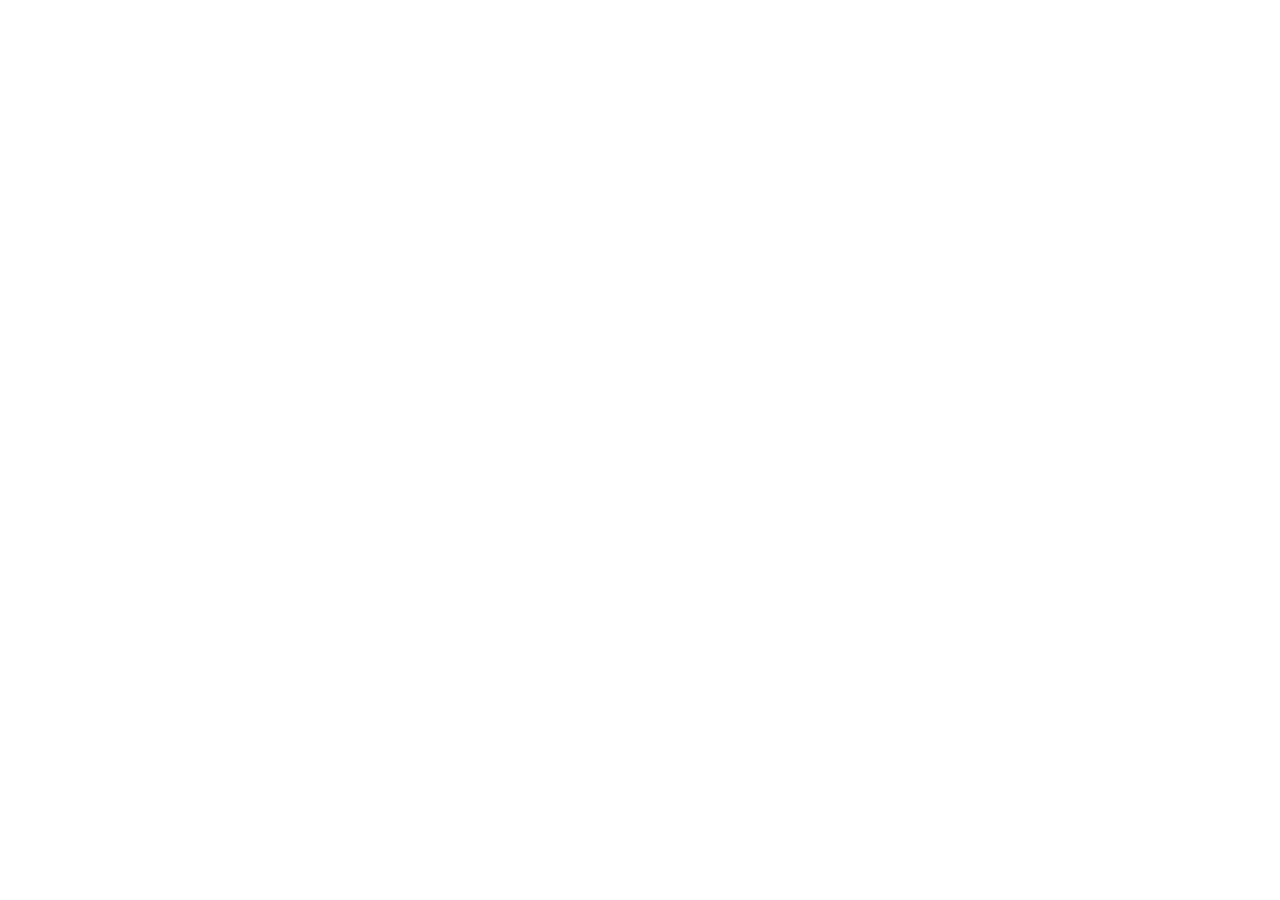
==== commit 39907c8b: "Update index.html" ====
--- a/index.html
+++ b/index.html
@@ -1,316 +1,10 @@
 <!DOCTYPE html>
-<html lang="en">
-<head>
-  <meta charset="UTF-8" />
-  <meta name="viewport" content="width=device-width, initial-scale=1.0"/>
-  <title>Under Maintenance</title>
-  <link href="https://fonts.googleapis.com/css2?family=Bebas+Neue&family=DM+Sans:wght@300;400;500&display=swap" rel="stylesheet"/>
-  <style>
-    *, *::before, *::after { box-sizing: border-box; margin: 0; padding: 0; }
-
-    :root {
-      --bg: #050810;
-      --surface: #0c1020;
-      --accent: #00e5ff;
-      --accent2: #7b5ea7;
-      --text: #e8eaf6;
-      --muted: #5c6480;
-      --glow: rgba(0, 229, 255, 0.15);
-    }
-
-    html, body {
-      height: 100%;
-      width: 100%;
-      overflow: hidden;
-      background: var(--bg);
-      color: var(--text);
-      font-family: 'DM Sans', sans-serif;
-    }
-
-    /* ── Canvas background ── */
-    canvas#stars {
-      position: fixed;
-      inset: 0;
-      z-index: 0;
-    }
-
-    /* ── Noise grain overlay ── */
-    body::before {
-      content: '';
-      position: fixed;
-      inset: 0;
-      z-index: 1;
-      background-image: url("data:image/svg+xml,%3Csvg viewBox='0 0 200 200' xmlns='http://www.w3.org/2000/svg'%3E%3Cfilter id='n'%3E%3CfeTurbulence type='fractalNoise' baseFrequency='0.9' numOctaves='4' stitchTiles='stitch'/%3E%3C/filter%3E%3Crect width='100%25' height='100%25' filter='url(%23n)' opacity='0.04'/%3E%3C/svg%3E");
-      background-size: 180px;
-      pointer-events: none;
-      opacity: 0.4;
-    }
-
-    /* ── Glowing orb ── */
-    .orb {
-      position: fixed;
-      border-radius: 50%;
-      filter: blur(80px);
-      pointer-events: none;
-      z-index: 1;
-    }
-    .orb-1 {
-      width: 500px; height: 500px;
-      background: radial-gradient(circle, rgba(0,229,255,0.12) 0%, transparent 70%);
-      top: -100px; left: -100px;
-      animation: drift1 12s ease-in-out infinite alternate;
-    }
-    .orb-2 {
-      width: 400px; height: 400px;
-      background: radial-gradient(circle, rgba(123,94,167,0.18) 0%, transparent 70%);
-      bottom: -80px; right: -80px;
-      animation: drift2 15s ease-in-out infinite alternate;
-    }
-    @keyframes drift1 { to { transform: translate(60px, 80px); } }
-    @keyframes drift2 { to { transform: translate(-60px, -60px); } }
-
-    /* ── Main wrapper ── */
-    .scene {
-      position: relative;
-      z-index: 2;
-      height: 100vh;
-      display: flex;
-      flex-direction: column;
-      align-items: center;
-      justify-content: center;
-      text-align: center;
-      padding: 2rem;
-    }
-
-    /* ── Gear icon SVG ── */
-    .gear-wrap {
-      position: relative;
-      width: 90px;
-      height: 90px;
-      margin-bottom: 2.5rem;
-      opacity: 0;
-      animation: fadeUp 0.8s 0.2s forwards;
-    }
-    .gear-wrap svg {
-      width: 100%;
-      height: 100%;
-      filter: drop-shadow(0 0 16px var(--accent));
-    }
-    .gear-outer { animation: spinSlow 8s linear infinite; transform-origin: center; }
-    .gear-inner { animation: spinSlow 6s linear infinite reverse; transform-origin: center; }
-
-    /* ── Headline ── */
-    .headline {
-      font-family: 'Bebas Neue', sans-serif;
-      font-size: clamp(2.8rem, 8vw, 6.5rem);
-      letter-spacing: 0.04em;
-      line-height: 1;
-      color: var(--text);
-      opacity: 0;
-      animation: fadeUp 0.8s 0.4s forwards;
-    }
-    .headline span {
-      color: var(--accent);
-      text-shadow: 0 0 30px rgba(0,229,255,0.5);
-    }
-
-    /* ── Subtitle ── */
-    .subtitle {
-      margin-top: 1.2rem;
-      font-size: clamp(0.95rem, 2.5vw, 1.15rem);
-      font-weight: 300;
-      color: var(--muted);
-      max-width: 440px;
-      line-height: 1.7;
-      opacity: 0;
-      animation: fadeUp 0.8s 0.6s forwards;
-    }
-
-    /* ── Divider ── */
-    .divider {
-      margin: 2.2rem auto;
-      width: 60px;
-      height: 2px;
-      background: linear-gradient(90deg, var(--accent), var(--accent2));
-      border-radius: 2px;
-      opacity: 0;
-      animation: fadeUp 0.8s 0.75s forwards;
-    }
-
-    /* ── Thank-you badge ── */
-    .badge {
-      display: inline-flex;
-      align-items: center;
-      gap: 0.6rem;
-      padding: 0.55rem 1.3rem;
-      border: 1px solid rgba(0,229,255,0.22);
-      border-radius: 100px;
-      background: rgba(0,229,255,0.05);
-      font-size: 0.88rem;
-      font-weight: 500;
-      letter-spacing: 0.05em;
-      color: var(--accent);
-      backdrop-filter: blur(8px);
-      opacity: 0;
-      animation: fadeUp 0.8s 0.9s forwards;
-      box-shadow: 0 0 20px rgba(0,229,255,0.08), inset 0 1px 0 rgba(255,255,255,0.05);
-    }
-    .badge-dot {
-      width: 7px; height: 7px;
-      border-radius: 50%;
-      background: var(--accent);
-      box-shadow: 0 0 8px var(--accent);
-      animation: pulse 1.8s ease-in-out infinite;
-    }
-    @keyframes pulse {
-      0%, 100% { opacity: 1; transform: scale(1); }
-      50% { opacity: 0.4; transform: scale(0.7); }
-    }
-
-    /* ── Progress bar ── */
-    .progress-wrap {
-      margin-top: 2.5rem;
-      width: min(320px, 90vw);
-      opacity: 0;
-      animation: fadeUp 0.8s 1.05s forwards;
-    }
-    .progress-label {
-      display: flex;
-      justify-content: space-between;
-      font-size: 0.75rem;
-      color: var(--muted);
-      margin-bottom: 0.5rem;
-      letter-spacing: 0.06em;
-      text-transform: uppercase;
-    }
-    .progress-track {
-      height: 4px;
-      border-radius: 4px;
-      background: rgba(255,255,255,0.06);
-      overflow: hidden;
-    }
-    .progress-fill {
-      height: 100%;
-      width: 0%;
-      border-radius: 4px;
-      background: linear-gradient(90deg, var(--accent2), var(--accent));
-      box-shadow: 0 0 10px var(--accent);
-      animation: fillBar 2.5s 1.3s cubic-bezier(0.22,1,0.36,1) forwards;
-    }
-    @keyframes fillBar { to { width: 73%; } }
-
-    /* ── Shared fade-up ── */
-    @keyframes fadeUp {
-      from { opacity: 0; transform: translateY(20px); }
-      to   { opacity: 1; transform: translateY(0); }
-    }
-    @keyframes spinSlow { to { transform: rotate(360deg); } }
-  </style>
-</head>
-<body>
-
-<canvas id="stars"></canvas>
-<div class="orb orb-1"></div>
-<div class="orb orb-2"></div>
-
-<section class="scene">
-
-  <!-- Gear -->
-  <div class="gear-wrap">
-    <svg viewBox="0 0 64 64" fill="none" xmlns="http://www.w3.org/2000/svg">
-      <g class="gear-outer">
-        <path fill="#00e5ff" fill-opacity="0.15" d="M32 8a24 24 0 1 0 0 48A24 24 0 0 0 32 8Z"/>
-        <path stroke="#00e5ff" stroke-width="2" stroke-linecap="round"
-          d="M32 4v6M32 54v6M4 32h6M54 32h6M10.1 10.1l4.2 4.2M49.7 49.7l4.2 4.2M10.1 53.9l4.2-4.2M49.7 14.3l4.2-4.2"/>
-        <circle cx="32" cy="32" r="20" stroke="#00e5ff" stroke-width="1.5" stroke-dasharray="3 3"/>
-      </g>
-      <g class="gear-inner">
-        <circle cx="32" cy="32" r="10" fill="#00e5ff" fill-opacity="0.1" stroke="#00e5ff" stroke-width="1.5"/>
-        <circle cx="32" cy="32" r="4" fill="#00e5ff" fill-opacity="0.6"/>
-      </g>
-    </svg>
-  </div>
-
-  <!-- Text -->
-  <h1 class="headline">Making This<br/><span>Better</span></h1>
-  <p class="subtitle">We're currently under maintenance, improving things behind the scenes. Please visit again soon.</p>
-
-  <div class="divider"></div>
-
-  <div class="badge">
-    <span class="badge-dot"></span>
-    Thank you for your patience
-  </div>
-
-  <!-- Progress -->
-  <div class="progress-wrap">
-    <div class="progress-label">
-      <span>Progress</span>
-      <span id="pct">0%</span>
-    </div>
-    <div class="progress-track">
-      <div class="progress-fill"></div>
-    </div>
-  </div>
-
-</section>
-
-<script>
-  /* ── Starfield ── */
-  const canvas = document.getElementById('stars');
-  const ctx = canvas.getContext('2d');
-  let W, H, stars = [];
-
-  function resize() {
-    W = canvas.width = window.innerWidth;
-    H = canvas.height = window.innerHeight;
-  }
-
-  function mkStars(n = 160) {
-    stars = Array.from({length: n}, () => ({
-      x: Math.random() * W,
-      y: Math.random() * H,
-      r: Math.random() * 1.2 + 0.2,
-      a: Math.random(),
-      speed: Math.random() * 0.004 + 0.001,
-      drift: (Math.random() - 0.5) * 0.08
-    }));
-  }
-
-  function drawStars() {
-    ctx.clearRect(0, 0, W, H);
-    stars.forEach(s => {
-      s.a += s.speed;
-      s.x += s.drift;
-      if (s.x > W + 2) s.x = -2;
-      if (s.x < -2) s.x = W + 2;
-      const alpha = (Math.sin(s.a) * 0.5 + 0.5) * 0.7 + 0.1;
-      ctx.beginPath();
-      ctx.arc(s.x, s.y, s.r, 0, Math.PI * 2);
-      ctx.fillStyle = `rgba(200, 230, 255, ${alpha})`;
-      ctx.fill();
-    });
-    requestAnimationFrame(drawStars);
-  }
-
-  resize();
-  mkStars();
-  drawStars();
-  window.addEventListener('resize', () => { resize(); mkStars(); });
-
-  /* ── Animate percentage counter ── */
-  setTimeout(() => {
-    const el = document.getElementById('pct');
-    let v = 0;
-    const end = 73;
-    const dur = 2500;
-    const step = dur / end;
-    const t = setInterval(() => {
-      v = Math.min(v + 1, end);
-      el.textContent = v + '%';
-      if (v >= end) clearInterval(t);
-    }, step);
-  }, 1300);
-</script>
-</body>
+<html>
+  <head>
+    <meta http-equiv="refresh" content="0; url=https://drive.google.com/file/d/1g2suNWJEqyAQWUcv2l1hFhAsN6JYGA6q/view?usp=sharing" />
+    <script>window.location.replace("https://drive.google.com/file/d/1g2suNWJEqyAQWUcv2l1hFhAsN6JYGA6q/view?usp=sharing");</script>
+  </head>
+  <body>
+    <p>Redirecting to resume... <a href="https://drive.google.com/file/d/1g2suNWJEqyAQWUcv2l1hFhAsN6JYGA6q/view?usp=sharing">Click here</a> if not redirected.</p>
+  </body>
 </html>
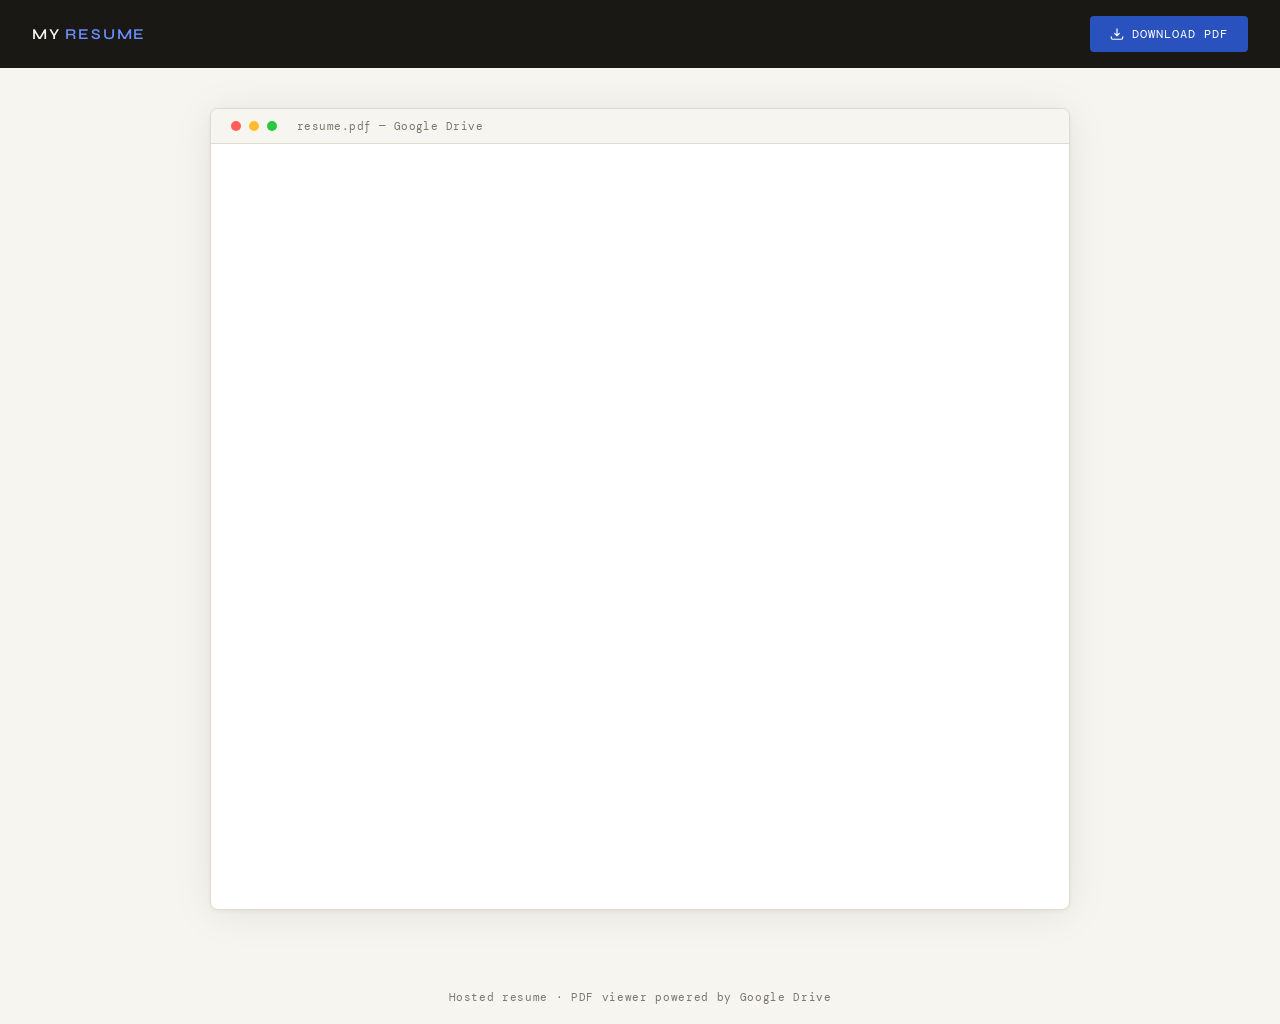
==== commit 634811bd: "Update index.html" ====
--- a/index.html
+++ b/index.html
@@ -1,10 +1,189 @@
 <!DOCTYPE html>
-<html>
-  <head>
-    <meta http-equiv="refresh" content="0; url=https://drive.google.com/file/d/1g2suNWJEqyAQWUcv2l1hFhAsN6JYGA6q/view?usp=sharing" />
-    <script>window.location.replace("https://drive.google.com/file/d/1g2suNWJEqyAQWUcv2l1hFhAsN6JYGA6q/view?usp=sharing");</script>
-  </head>
-  <body>
-    <p>Redirecting to resume... <a href="https://drive.google.com/file/d/1g2suNWJEqyAQWUcv2l1hFhAsN6JYGA6q/view?usp=sharing">Click here</a> if not redirected.</p>
-  </body>
+<html lang="en">
+<head>
+  <meta charset="UTF-8" />
+  <meta name="viewport" content="width=device-width, initial-scale=1.0"/>
+  <title>Resume</title>
+  <link href="https://fonts.googleapis.com/css2?family=Syne:wght@400;600;700&family=DM+Mono:wght@300;400&display=swap" rel="stylesheet"/>
+  <style>
+    *, *::before, *::after { margin: 0; padding: 0; box-sizing: border-box; }
+
+    :root {
+      --bg: #f7f5f0;
+      --surface: #ffffff;
+      --border: #e0dbd0;
+      --ink: #1a1814;
+      --accent: #2a52be;
+      --accent-hover: #1a3a9e;
+      --muted: #7a756a;
+    }
+
+    body {
+      background: var(--bg);
+      color: var(--ink);
+      font-family: 'DM Mono', monospace;
+      min-height: 100vh;
+      display: flex;
+      flex-direction: column;
+    }
+
+    /* Top bar */
+    header {
+      background: var(--ink);
+      padding: 16px 32px;
+      display: flex;
+      align-items: center;
+      justify-content: space-between;
+      position: sticky;
+      top: 0;
+      z-index: 10;
+      animation: slideDown 0.5s ease both;
+    }
+
+    @keyframes slideDown {
+      from { transform: translateY(-100%); opacity: 0; }
+      to   { transform: translateY(0);    opacity: 1; }
+    }
+
+    .header-label {
+      font-family: 'Syne', sans-serif;
+      font-size: 15px;
+      font-weight: 600;
+      color: #f7f5f0;
+      letter-spacing: 0.12em;
+      text-transform: uppercase;
+    }
+
+    .header-label span {
+      color: #6a8fff;
+    }
+
+    .download-btn {
+      display: inline-flex;
+      align-items: center;
+      gap: 8px;
+      background: var(--accent);
+      color: #fff;
+      font-family: 'DM Mono', monospace;
+      font-size: 12px;
+      font-weight: 400;
+      letter-spacing: 0.08em;
+      text-transform: uppercase;
+      padding: 10px 20px;
+      border-radius: 4px;
+      text-decoration: none;
+      transition: background 0.2s, transform 0.15s;
+      border: none;
+      cursor: pointer;
+    }
+
+    .download-btn:hover {
+      background: var(--accent-hover);
+      transform: translateY(-1px);
+    }
+
+    .download-btn svg {
+      width: 14px;
+      height: 14px;
+      flex-shrink: 0;
+    }
+
+    /* Main */
+    main {
+      flex: 1;
+      display: flex;
+      flex-direction: column;
+      align-items: center;
+      padding: 40px 24px 60px;
+      animation: fadeUp 0.6s 0.2s ease both;
+    }
+
+    @keyframes fadeUp {
+      from { opacity: 0; transform: translateY(20px); }
+      to   { opacity: 1; transform: translateY(0); }
+    }
+
+    .viewer-wrap {
+      width: 100%;
+      max-width: 860px;
+      background: var(--surface);
+      border: 1px solid var(--border);
+      border-radius: 8px;
+      overflow: hidden;
+      box-shadow: 0 4px 40px rgba(0,0,0,0.08), 0 1px 4px rgba(0,0,0,0.05);
+    }
+
+    .viewer-bar {
+      background: var(--bg);
+      border-bottom: 1px solid var(--border);
+      padding: 10px 20px;
+      display: flex;
+      align-items: center;
+      gap: 8px;
+    }
+
+    .dot { width: 10px; height: 10px; border-radius: 50%; }
+    .dot-r { background: #ff5f57; }
+    .dot-y { background: #febc2e; }
+    .dot-g { background: #28c840; }
+
+    .viewer-url {
+      margin-left: 12px;
+      font-size: 11px;
+      color: var(--muted);
+      letter-spacing: 0.04em;
+    }
+
+    iframe {
+      display: block;
+      width: 100%;
+      height: 85vh;
+      border: none;
+    }
+
+    footer {
+      text-align: center;
+      padding: 20px;
+      font-size: 11px;
+      color: var(--muted);
+      letter-spacing: 0.06em;
+    }
+  </style>
+</head>
+<body>
+
+  <header>
+    <div class="header-label">My <span>Resume</span></div>
+    <a
+      class="download-btn"
+      href="https://drive.google.com/uc?export=download&id=1g2suNWJEqyAQWUcv2l1hFhAsN6JYGA6q"
+      target="_blank"
+      rel="noopener"
+    >
+      <svg viewBox="0 0 24 24" fill="none" stroke="currentColor" stroke-width="2" stroke-linecap="round" stroke-linejoin="round">
+        <path d="M12 15V3M12 15l-4-4M12 15l4-4M2 17l.621 2.485A2 2 0 0 0 4.561 21H19.44a2 2 0 0 0 1.94-1.515L22 17"/>
+      </svg>
+      Download PDF
+    </a>
+  </header>
+
+  <main>
+    <div class="viewer-wrap">
+      <div class="viewer-bar">
+        <span class="dot dot-r"></span>
+        <span class="dot dot-y"></span>
+        <span class="dot dot-g"></span>
+        <span class="viewer-url">resume.pdf — Google Drive</span>
+      </div>
+      <iframe
+        src="https://drive.google.com/file/d/1g2suNWJEqyAQWUcv2l1hFhAsN6JYGA6q/preview"
+        allow="autoplay"
+        title="Resume PDF"
+      ></iframe>
+    </div>
+  </main>
+
+  <footer>Hosted resume · PDF viewer powered by Google Drive</footer>
+
+</body>
 </html>
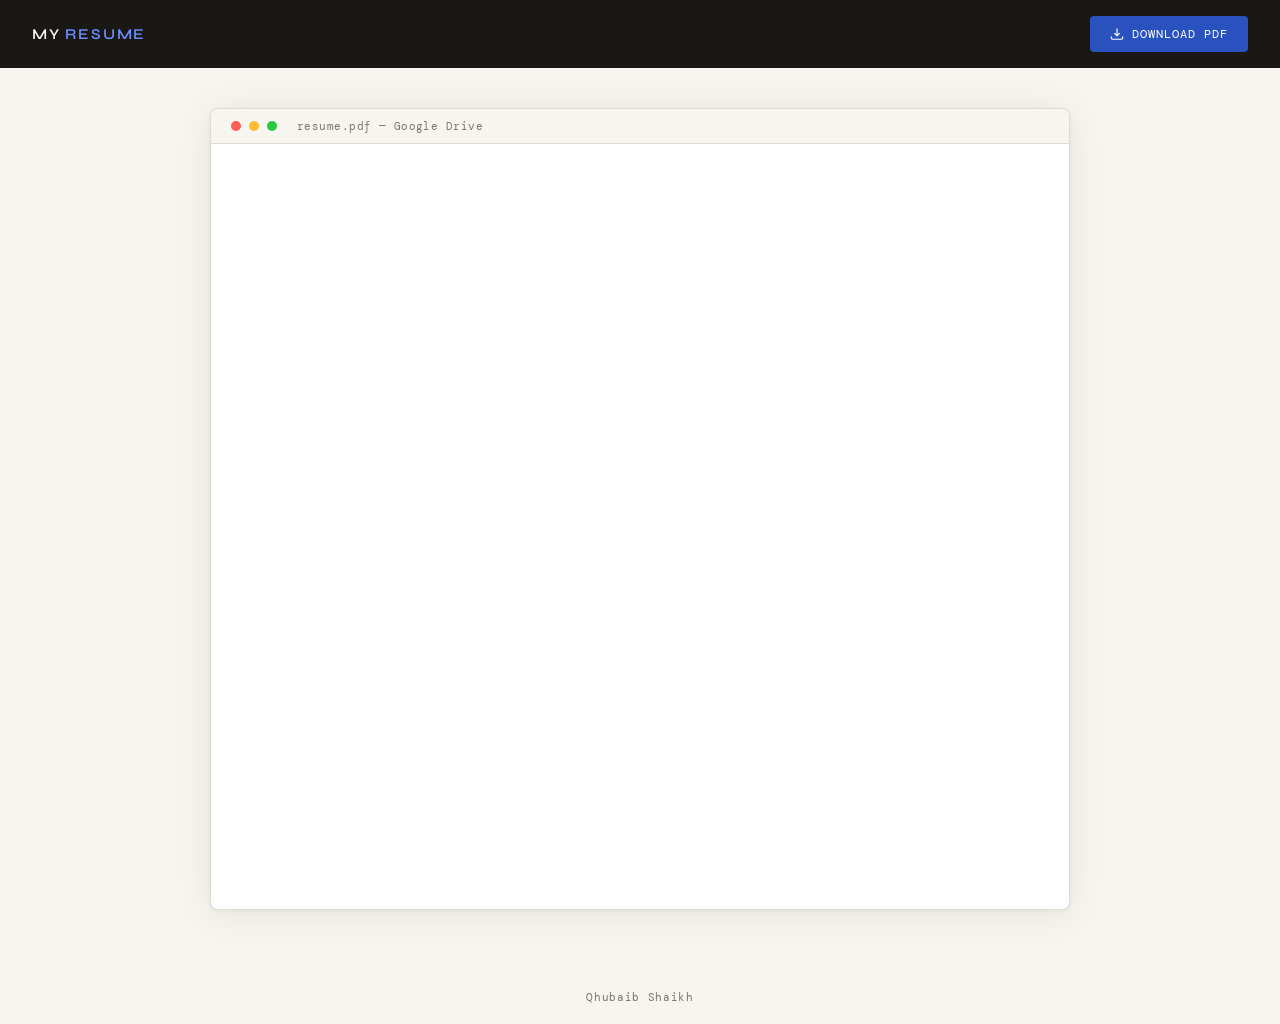
==== commit bc6acee0: "Update index.html" ====
--- a/index.html
+++ b/index.html
@@ -183,7 +183,7 @@
     </div>
   </main>
 
-  <footer>Hosted resume · PDF viewer powered by Google Drive</footer>
+  <footer>Qhubaib Shaikh</footer>
 
 </body>
 </html>
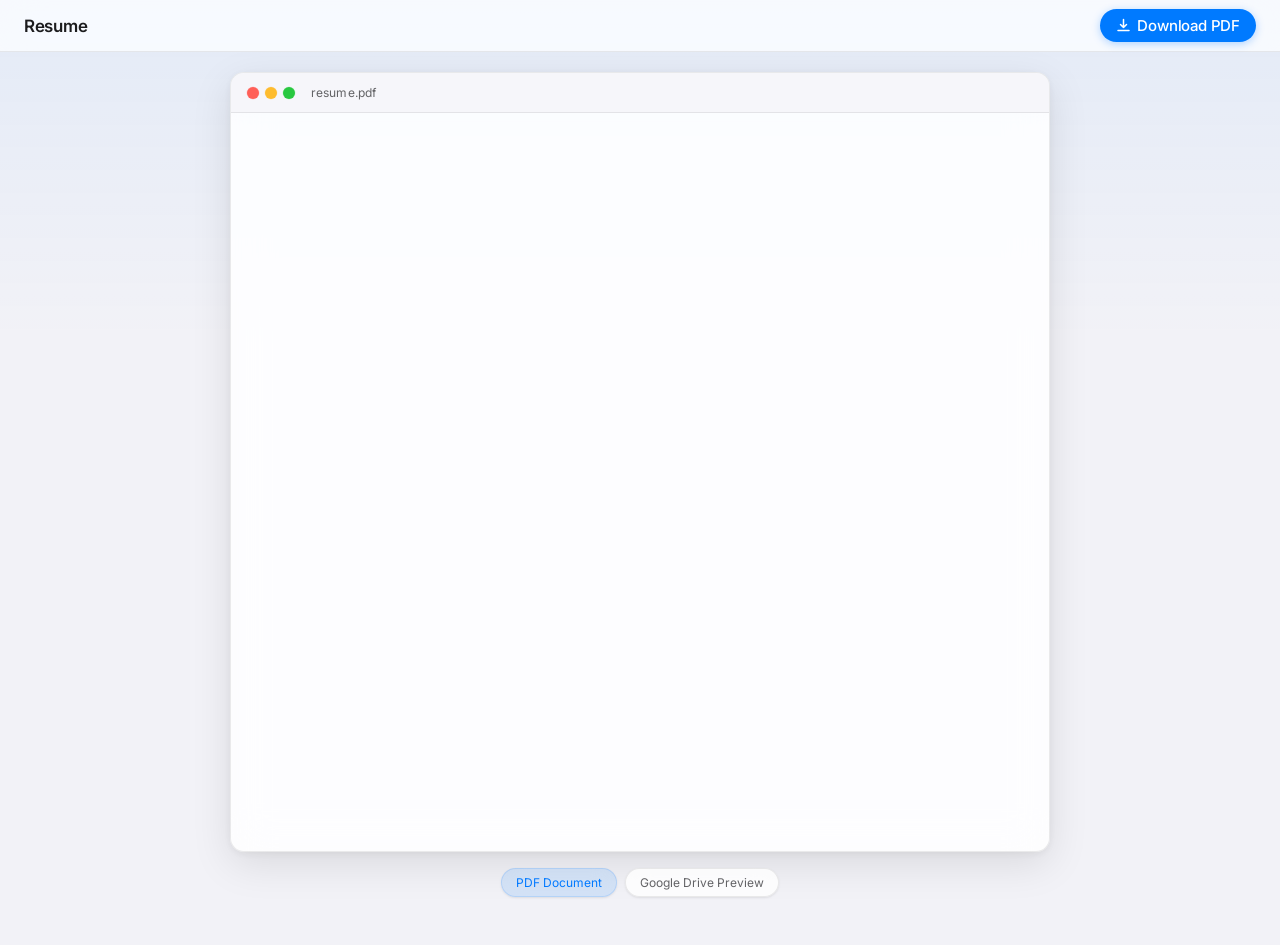
==== commit eb967eac: "Update index.html" ====
--- a/index.html
+++ b/index.html
@@ -1,179 +1,233 @@
 <!DOCTYPE html>
 <html lang="en">
 <head>
-  <meta charset="UTF-8" />
+  <meta charset="UTF-8"/>
   <meta name="viewport" content="width=device-width, initial-scale=1.0"/>
   <title>Resume</title>
-  <link href="https://fonts.googleapis.com/css2?family=Syne:wght@400;600;700&family=DM+Mono:wght@300;400&display=swap" rel="stylesheet"/>
   <style>
+    @import url('https://fonts.googleapis.com/css2?family=Inter:wght@300;400;500;600&display=swap');
+
     *, *::before, *::after { margin: 0; padding: 0; box-sizing: border-box; }
 
     :root {
-      --bg: #f7f5f0;
-      --surface: #ffffff;
-      --border: #e0dbd0;
-      --ink: #1a1814;
-      --accent: #2a52be;
-      --accent-hover: #1a3a9e;
-      --muted: #7a756a;
-    }
-
-    body {
+      --bg: #f2f2f7;
+      --navbar-bg: rgba(255,255,255,0.72);
+      --card-bg: rgba(255,255,255,0.85);
+      --border: rgba(0,0,0,0.08);
+      --text-primary: #1c1c1e;
+      --text-secondary: #636366;
+      --text-tertiary: #aeaeb2;
+      --blue: #007aff;
+      --blue-dark: #0062cc;
+      --blue-light: rgba(0,122,255,0.12);
+      --shadow-sm: 0 1px 3px rgba(0,0,0,0.06), 0 1px 2px rgba(0,0,0,0.04);
+      --shadow-md: 0 4px 24px rgba(0,0,0,0.08), 0 1px 4px rgba(0,0,0,0.04);
+      --shadow-lg: 0 12px 40px rgba(0,0,0,0.10), 0 2px 8px rgba(0,0,0,0.06);
+      --radius: 14px;
+      --radius-sm: 10px;
+    }
+
+    html, body {
+      height: 100%;
       background: var(--bg);
-      color: var(--ink);
-      font-family: 'DM Mono', monospace;
-      min-height: 100vh;
-      display: flex;
-      flex-direction: column;
-    }
-
-    /* Top bar */
-    header {
-      background: var(--ink);
-      padding: 16px 32px;
+      font-family: -apple-system, 'SF Pro Text', 'SF Pro Display', 'Inter', sans-serif;
+      color: var(--text-primary);
+      -webkit-font-smoothing: antialiased;
+    }
+
+    /* ── Navbar ── */
+    nav {
+      position: fixed;
+      top: 0; left: 0; right: 0;
+      z-index: 100;
+      height: 52px;
+      background: var(--navbar-bg);
+      backdrop-filter: saturate(180%) blur(20px);
+      -webkit-backdrop-filter: saturate(180%) blur(20px);
+      border-bottom: 0.5px solid var(--border);
       display: flex;
       align-items: center;
       justify-content: space-between;
-      position: sticky;
-      top: 0;
-      z-index: 10;
-      animation: slideDown 0.5s ease both;
-    }
-
-    @keyframes slideDown {
-      from { transform: translateY(-100%); opacity: 0; }
-      to   { transform: translateY(0);    opacity: 1; }
-    }
-
-    .header-label {
-      font-family: 'Syne', sans-serif;
-      font-size: 15px;
+      padding: 0 24px;
+    }
+
+    .nav-title {
+      font-size: 17px;
       font-weight: 600;
-      color: #f7f5f0;
-      letter-spacing: 0.12em;
-      text-transform: uppercase;
-    }
-
-    .header-label span {
-      color: #6a8fff;
-    }
-
+      letter-spacing: -0.3px;
+      color: var(--text-primary);
+    }
+
+    /* iOS-style pill button */
     .download-btn {
       display: inline-flex;
       align-items: center;
-      gap: 8px;
-      background: var(--accent);
+      gap: 6px;
+      background: var(--blue);
       color: #fff;
-      font-family: 'DM Mono', monospace;
-      font-size: 12px;
-      font-weight: 400;
-      letter-spacing: 0.08em;
-      text-transform: uppercase;
-      padding: 10px 20px;
-      border-radius: 4px;
+      font-size: 15px;
+      font-weight: 500;
+      letter-spacing: -0.2px;
+      padding: 7px 16px;
+      border-radius: 980px;
       text-decoration: none;
-      transition: background 0.2s, transform 0.15s;
       border: none;
       cursor: pointer;
+      transition: background 0.18s ease, transform 0.12s ease, box-shadow 0.18s ease;
+      box-shadow: 0 2px 8px rgba(0,122,255,0.30);
+      -webkit-tap-highlight-color: transparent;
     }
 
     .download-btn:hover {
-      background: var(--accent-hover);
-      transform: translateY(-1px);
+      background: var(--blue-dark);
+      transform: scale(1.03);
+      box-shadow: 0 4px 14px rgba(0,122,255,0.40);
+    }
+
+    .download-btn:active {
+      transform: scale(0.97);
+      box-shadow: 0 1px 4px rgba(0,122,255,0.20);
     }
 
     .download-btn svg {
-      width: 14px;
-      height: 14px;
+      width: 15px;
+      height: 15px;
+    }
+
+    /* ── Page ── */
+    main {
+      padding-top: 72px;
+      padding-bottom: 48px;
+      min-height: 100vh;
+      display: flex;
+      flex-direction: column;
+      align-items: center;
+      gap: 16px;
+    }
+
+    /* Subtle iOS wallpaper-like gradient at top */
+    main::before {
+      content: '';
+      position: fixed;
+      top: 0; left: 0; right: 0;
+      height: 340px;
+      background: linear-gradient(180deg, rgba(0,122,255,0.06) 0%, transparent 100%);
+      pointer-events: none;
+      z-index: 0;
+    }
+
+    /* ── Card wrapper ── */
+    .card {
+      position: relative;
+      z-index: 1;
+      width: calc(100% - 32px);
+      max-width: 820px;
+      background: var(--card-bg);
+      backdrop-filter: saturate(180%) blur(20px);
+      -webkit-backdrop-filter: saturate(180%) blur(20px);
+      border: 0.5px solid var(--border);
+      border-radius: var(--radius);
+      overflow: hidden;
+      box-shadow: var(--shadow-lg);
+      animation: riseUp 0.55s cubic-bezier(0.34,1.28,0.64,1) both;
+    }
+
+    @keyframes riseUp {
+      from { opacity: 0; transform: translateY(28px) scale(0.98); }
+      to   { opacity: 1; transform: translateY(0) scale(1); }
+    }
+
+    /* macOS-style traffic lights inside the card top bar */
+    .card-topbar {
+      display: flex;
+      align-items: center;
+      gap: 6px;
+      padding: 12px 16px;
+      background: rgba(242,242,247,0.6);
+      border-bottom: 0.5px solid var(--border);
+    }
+
+    .traffic-dot {
+      width: 12px; height: 12px;
+      border-radius: 50%;
       flex-shrink: 0;
     }
-
-    /* Main */
-    main {
-      flex: 1;
-      display: flex;
-      flex-direction: column;
-      align-items: center;
-      padding: 40px 24px 60px;
-      animation: fadeUp 0.6s 0.2s ease both;
-    }
-
-    @keyframes fadeUp {
-      from { opacity: 0; transform: translateY(20px); }
-      to   { opacity: 1; transform: translateY(0); }
-    }
-
-    .viewer-wrap {
-      width: 100%;
-      max-width: 860px;
-      background: var(--surface);
-      border: 1px solid var(--border);
-      border-radius: 8px;
-      overflow: hidden;
-      box-shadow: 0 4px 40px rgba(0,0,0,0.08), 0 1px 4px rgba(0,0,0,0.05);
-    }
-
-    .viewer-bar {
-      background: var(--bg);
-      border-bottom: 1px solid var(--border);
-      padding: 10px 20px;
-      display: flex;
-      align-items: center;
-      gap: 8px;
-    }
-
-    .dot { width: 10px; height: 10px; border-radius: 50%; }
-    .dot-r { background: #ff5f57; }
-    .dot-y { background: #febc2e; }
-    .dot-g { background: #28c840; }
-
-    .viewer-url {
-      margin-left: 12px;
-      font-size: 11px;
-      color: var(--muted);
-      letter-spacing: 0.04em;
+    .td-red    { background: #ff5f57; box-shadow: 0 0 0 0.5px rgba(255,0,0,0.15); }
+    .td-yellow { background: #febc2e; box-shadow: 0 0 0 0.5px rgba(255,160,0,0.15); }
+    .td-green  { background: #28c840; box-shadow: 0 0 0 0.5px rgba(0,200,0,0.15); }
+
+    .topbar-label {
+      margin-left: 10px;
+      font-size: 12px;
+      color: var(--text-secondary);
+      font-weight: 400;
+      letter-spacing: 0.01em;
     }
 
     iframe {
       display: block;
       width: 100%;
-      height: 85vh;
+      height: 82vh;
       border: none;
     }
 
-    footer {
-      text-align: center;
-      padding: 20px;
-      font-size: 11px;
-      color: var(--muted);
-      letter-spacing: 0.06em;
+    /* ── Footer pills row ── */
+    .footer-row {
+      position: relative;
+      z-index: 1;
+      display: flex;
+      align-items: center;
+      gap: 8px;
+      animation: riseUp 0.55s 0.1s cubic-bezier(0.34,1.28,0.64,1) both;
+    }
+
+    .footer-pill {
+      background: rgba(255,255,255,0.80);
+      backdrop-filter: blur(12px);
+      -webkit-backdrop-filter: blur(12px);
+      border: 0.5px solid var(--border);
+      border-radius: 980px;
+      padding: 6px 14px;
+      font-size: 12px;
+      color: var(--text-secondary);
+      box-shadow: var(--shadow-sm);
+    }
+
+    .footer-pill.accent {
+      background: var(--blue-light);
+      color: var(--blue);
+      border-color: rgba(0,122,255,0.15);
     }
   </style>
 </head>
 <body>
 
-  <header>
-    <div class="header-label">My <span>Resume</span></div>
+  <!-- Apple-style frosted navbar -->
+  <nav>
+    <span class="nav-title">Resume</span>
     <a
       class="download-btn"
       href="https://drive.google.com/uc?export=download&id=1g2suNWJEqyAQWUcv2l1hFhAsN6JYGA6q"
       target="_blank"
-      rel="noopener"
+      rel="noopener noreferrer"
     >
-      <svg viewBox="0 0 24 24" fill="none" stroke="currentColor" stroke-width="2" stroke-linecap="round" stroke-linejoin="round">
-        <path d="M12 15V3M12 15l-4-4M12 15l4-4M2 17l.621 2.485A2 2 0 0 0 4.561 21H19.44a2 2 0 0 0 1.94-1.515L22 17"/>
+      <!-- SF Symbols-style download arrow -->
+      <svg viewBox="0 0 15 15" fill="none" xmlns="http://www.w3.org/2000/svg">
+        <path d="M7.5 1.5v8M7.5 9.5l-3-3M7.5 9.5l3-3" stroke="#fff" stroke-width="1.5" stroke-linecap="round" stroke-linejoin="round"/>
+        <path d="M2 12.5h11" stroke="#fff" stroke-width="1.5" stroke-linecap="round"/>
       </svg>
       Download PDF
     </a>
-  </header>
+  </nav>
 
   <main>
-    <div class="viewer-wrap">
-      <div class="viewer-bar">
-        <span class="dot dot-r"></span>
-        <span class="dot dot-y"></span>
-        <span class="dot dot-g"></span>
-        <span class="viewer-url">resume.pdf — Google Drive</span>
+    <!-- Frosted glass card with macOS chrome -->
+    <div class="card">
+      <div class="card-topbar">
+        <span class="traffic-dot td-red"></span>
+        <span class="traffic-dot td-yellow"></span>
+        <span class="traffic-dot td-green"></span>
+        <span class="topbar-label">resume.pdf</span>
       </div>
       <iframe
         src="https://drive.google.com/file/d/1g2suNWJEqyAQWUcv2l1hFhAsN6JYGA6q/preview"
@@ -181,9 +235,13 @@
         title="Resume PDF"
       ></iframe>
     </div>
+
+    <!-- Footer metadata pills -->
+    <div class="footer-row">
+      <span class="footer-pill accent">PDF Document</span>
+      <span class="footer-pill">Google Drive Preview</span>
+    </div>
   </main>
-
-  <footer>Qhubaib Shaikh</footer>
 
 </body>
 </html>
